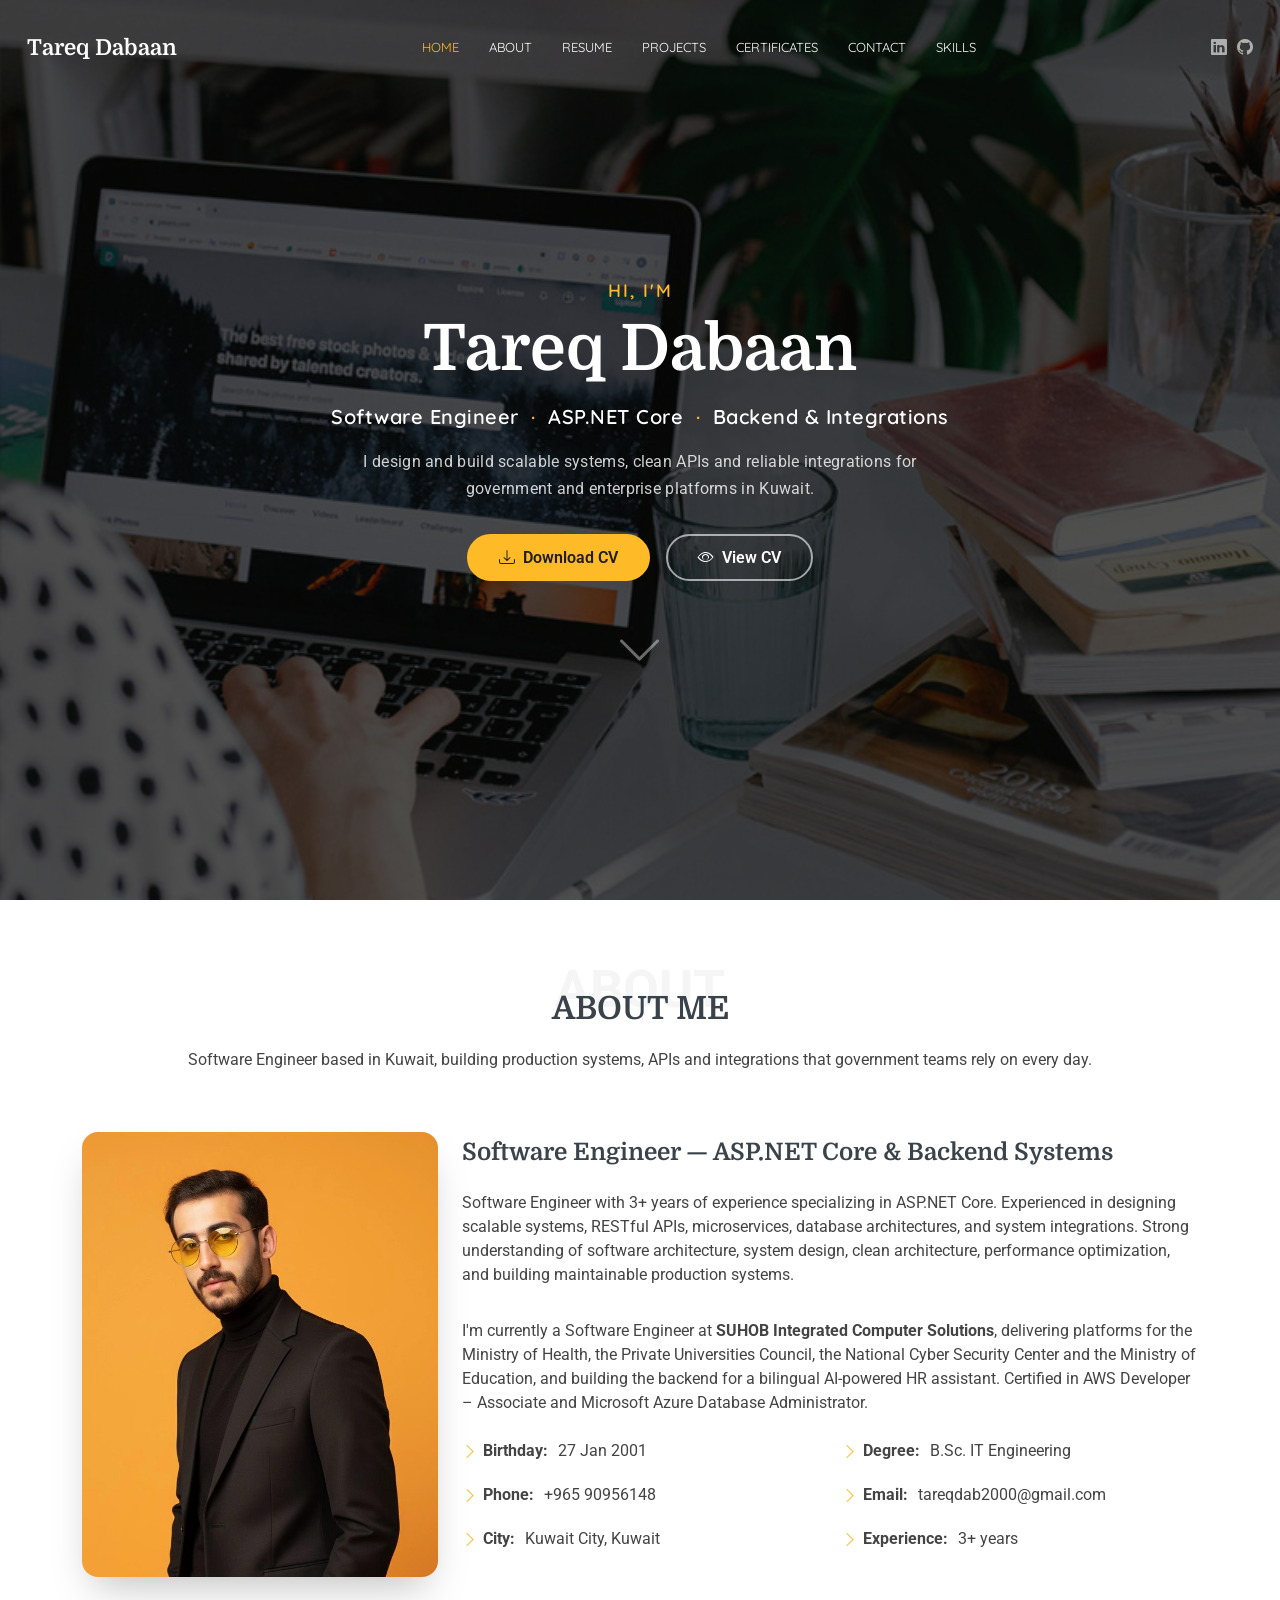
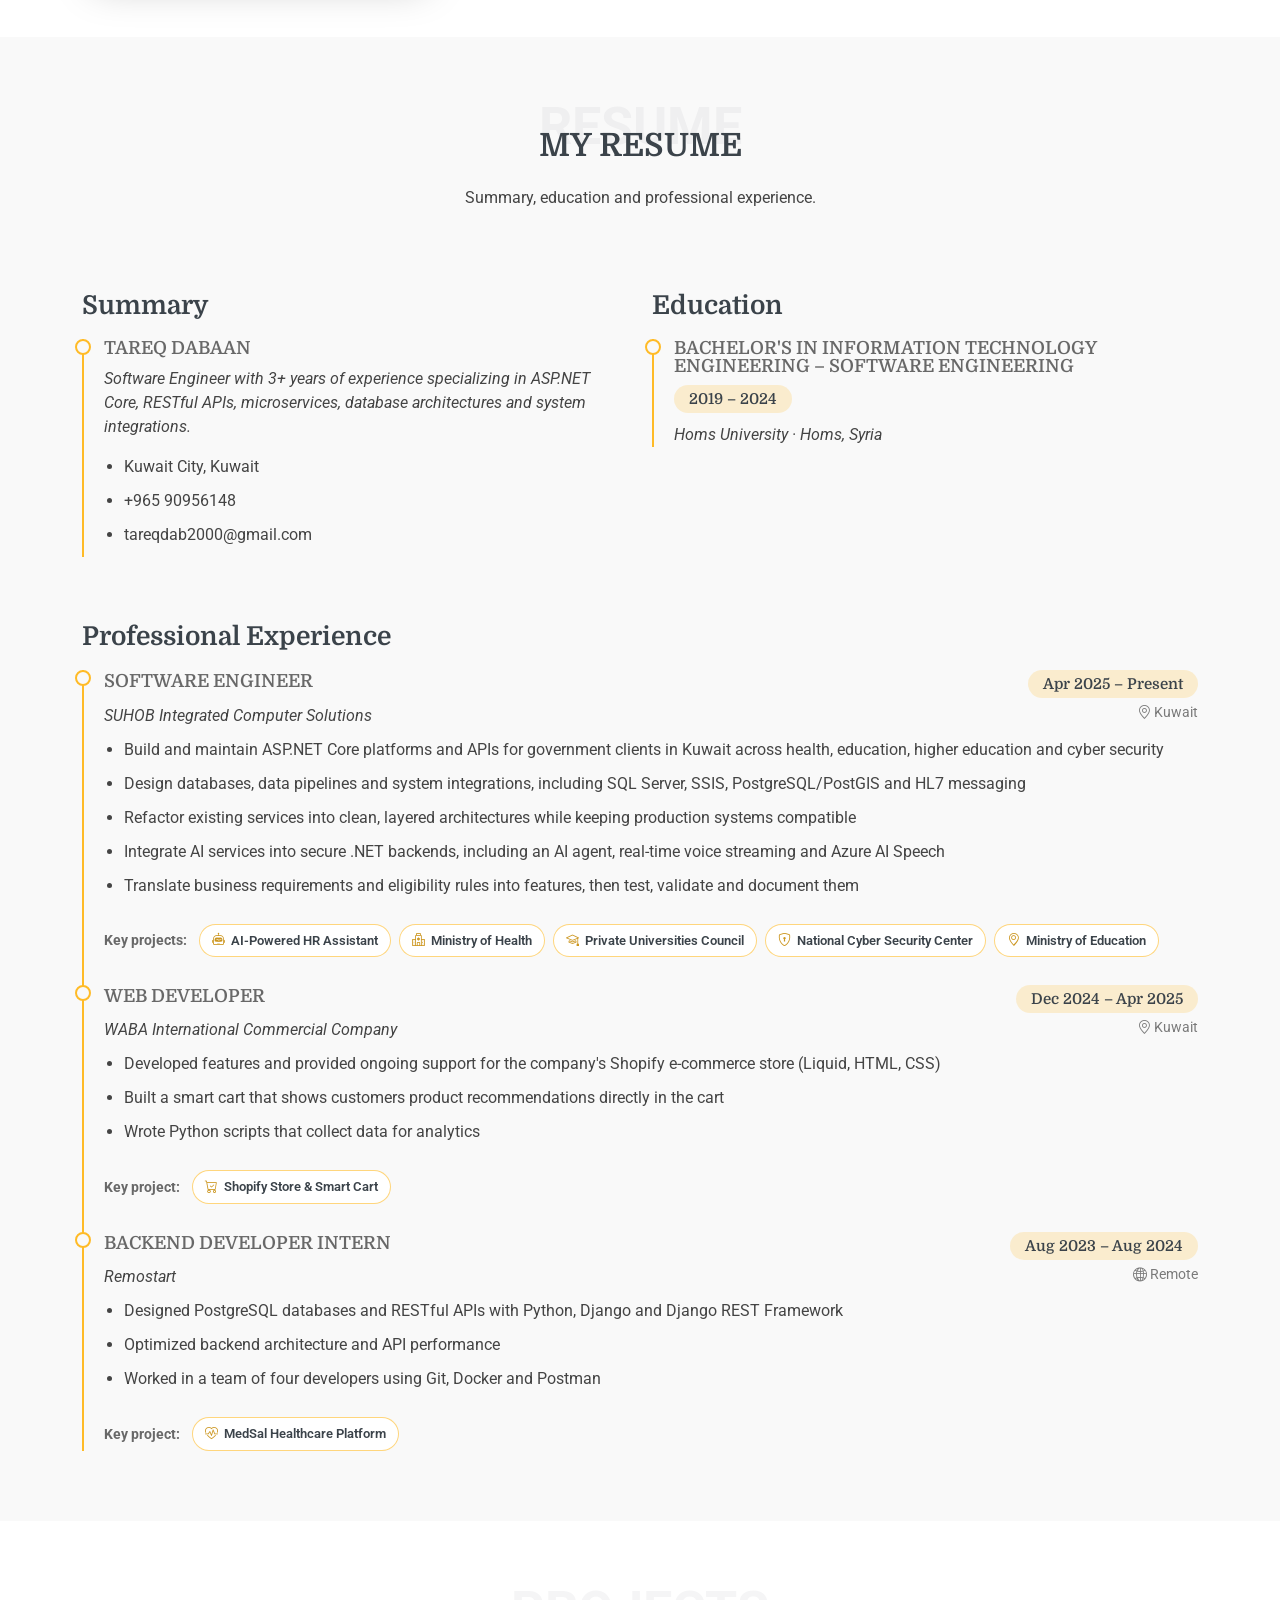
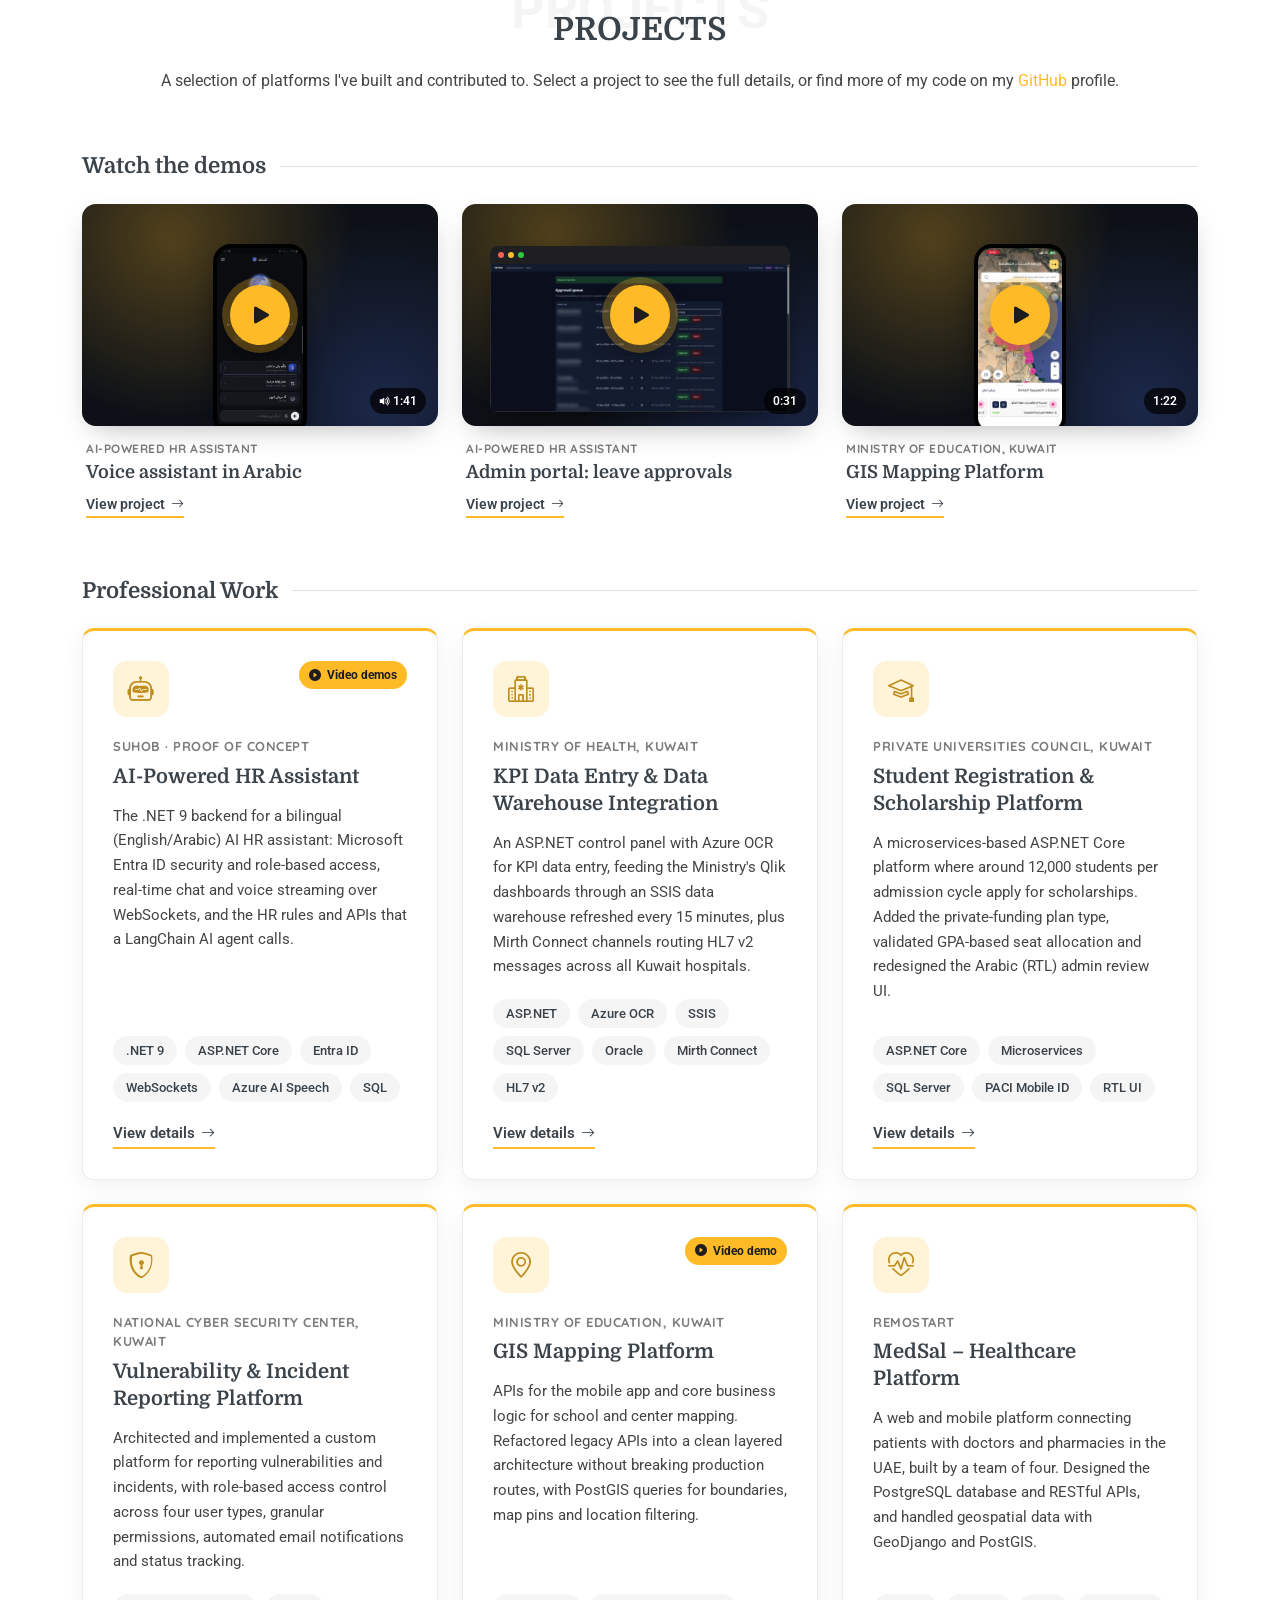
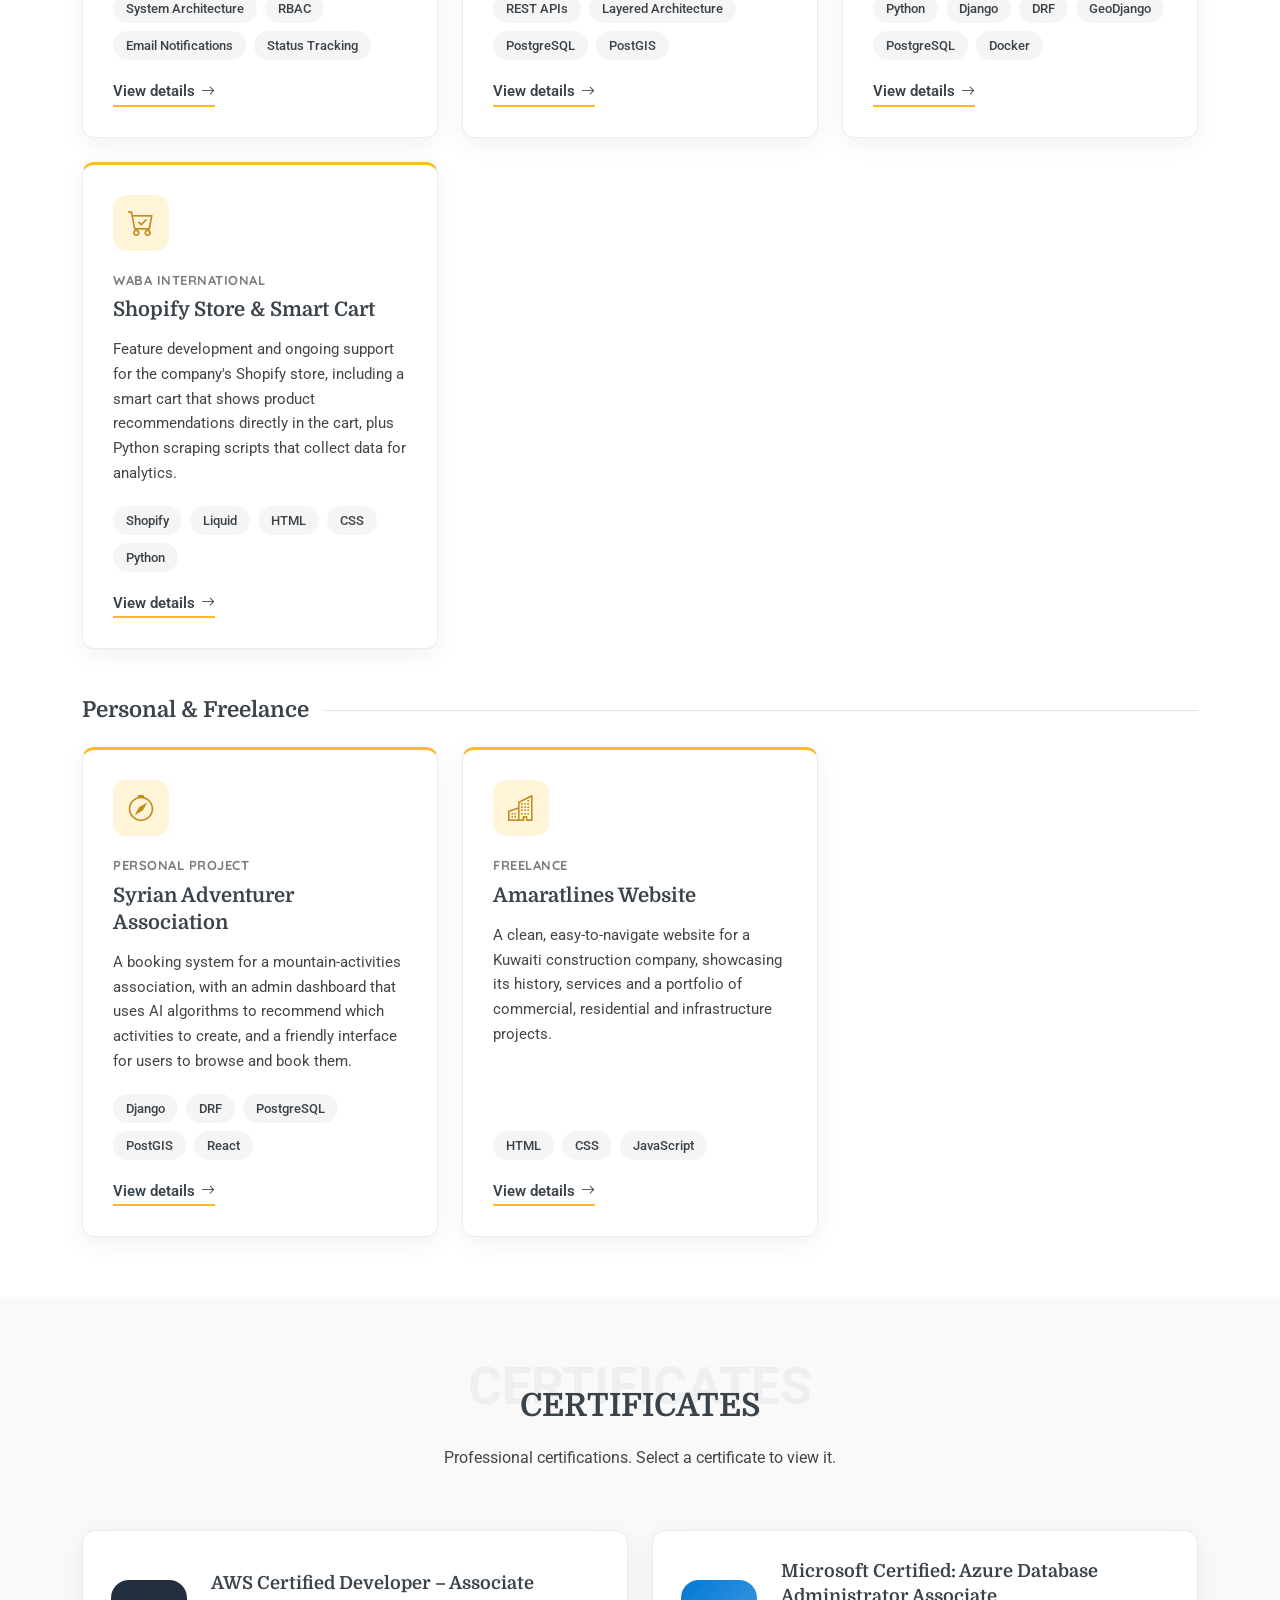
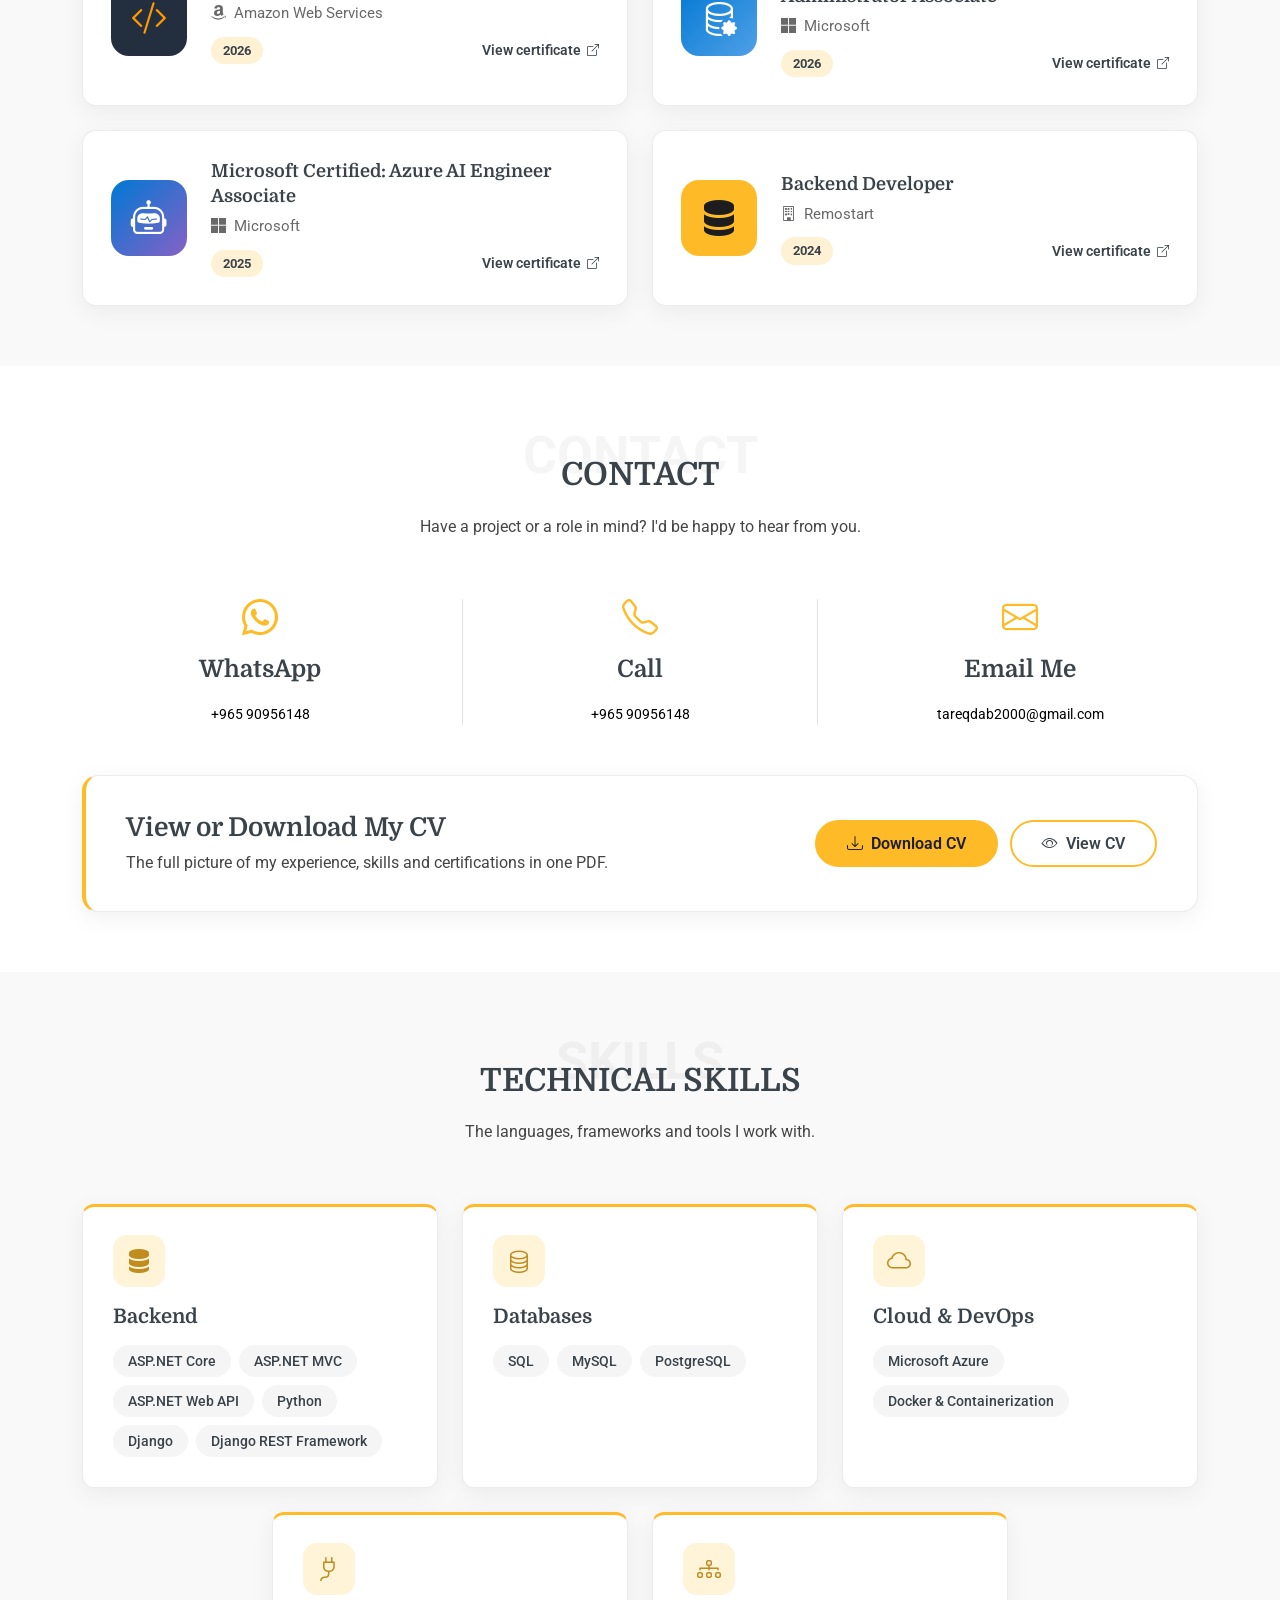
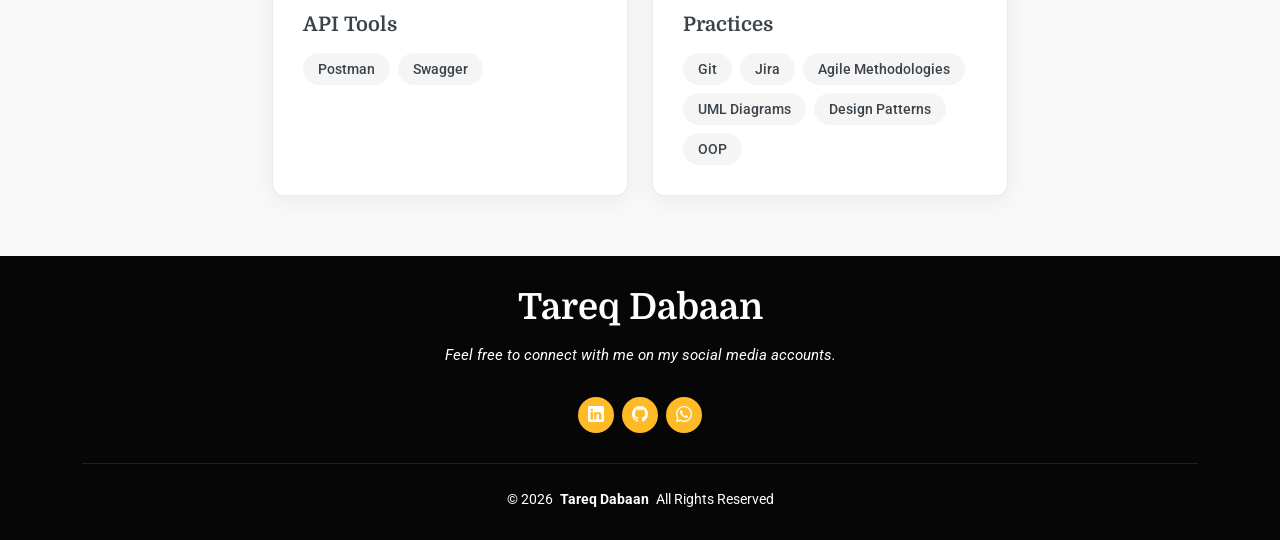
==== index.html @ 8318f443 "Move Technical Skills to their own section at the end of the page - Remove Technical Skills from the" ====
<!DOCTYPE html>
<html lang="en">
  <head>
    <meta charset="utf-8" />
    <meta content="width=device-width, initial-scale=1.0" name="viewport" />
    <title>Tareq Dabaan | Software Engineer</title>
    <meta
      name="description"
      content="Tareq Dabaan, Software Engineer in Kuwait specializing in ASP.NET Core, RESTful APIs, microservices, database architecture and system integrations. AWS and Microsoft Azure certified."
    />
    <meta
      name="keywords"
      content="Tareq Dabaan, Software Engineer, ASP.NET Core, Backend Developer, Kuwait, REST APIs, Microservices, Azure, AWS"
    />
    <meta name="author" content="Tareq Dabaan" />
    <meta name="theme-color" content="#060606" />
    <meta property="og:type" content="website" />
    <meta property="og:title" content="Tareq Dabaan | Software Engineer" />
    <meta
      property="og:description"
      content="Software Engineer specializing in ASP.NET Core, scalable systems, APIs and integrations."
    />

    <!-- Favicons -->
    <link href="assets/img/Software Dose orange (1).png" rel="icon" />

    <!-- Fonts -->
    <link href="https://fonts.googleapis.com" rel="preconnect" />
    <link href="https://fonts.gstatic.com" rel="preconnect" crossorigin />
    <link
      href="https://fonts.googleapis.com/css2?family=Roboto:ital,wght@0,100;0,300;0,400;0,500;0,700;0,900;1,100;1,300;1,400;1,500;1,700;1,900&family=Quicksand:wght@300;400;500;600;700&family=Domine:wght@400;500;600;700&display=swap"
      rel="stylesheet"
    />

    <!-- Vendor CSS Files -->
    <link
      href="assets/vendor/bootstrap/css/bootstrap.min.css"
      rel="stylesheet"
    />
    <link
      href="assets/vendor/bootstrap-icons/bootstrap-icons.css"
      rel="stylesheet"
    />
    <link href="assets/vendor/aos/aos.css" rel="stylesheet" />
    <link href="assets/vendor/swiper/swiper-bundle.min.css" rel="stylesheet" />
    <link
      href="assets/vendor/glightbox/css/glightbox.min.css"
      rel="stylesheet"
    />
    <!-- Main CSS File -->
    <link href="assets/css/main.css" rel="stylesheet" />
  </head>

  <body class="index-page">
    <header id="header" class="header d-flex align-items-center fixed-top">
      <div
        class="container-fluid position-relative d-flex align-items-center justify-content-between"
      >
        <a href="#hero" class="logo d-flex align-items-center me-auto me-xl-0">
          <span class="sitename">Tareq Dabaan</span>
        </a>

        <nav id="navmenu" class="navmenu" aria-label="Main navigation">
          <ul>
            <li><a href="#hero" class="active">Home</a></li>
            <li><a href="#about">About</a></li>
            <li><a href="#resume">Resume</a></li>
            <li><a href="#projects">Projects</a></li>
            <li><a href="#certificates">Certificates</a></li>
            <li><a href="#contact">Contact</a></li>
            <li><a href="#skills">Skills</a></li>
          </ul>
          <button
            type="button"
            class="mobile-nav-toggle d-xl-none bi bi-list"
            aria-label="Toggle navigation menu"
          ></button>
        </nav>

        <div class="header-social-links">
          <a href="https://www.linkedin.com/in/tareq-dabaan-647513225/" class="linkedin" target="_blank" rel="noopener" aria-label="LinkedIn"><i class="bi bi-linkedin"></i></a>
          <a href="https://github.com/tareqDabaan" class="github" target="_blank" rel="noopener" aria-label="GitHub"><i class="bi bi-github"></i></a>
        </div>
      </div>
    </header>

    <main class="main">
      <!-- Hero Section -->
      <section id="hero" class="hero section dark-background">
        <img src="assets/img/working-1.jpg" alt="" data-aos="fade-in" />

        <div
          class="container text-center"
          data-aos="fade-up"
          data-aos-delay="100"
        >
          <span class="hero-greeting">Hi, I'm</span>
          <h1>Tareq Dabaan</h1>
          <p class="hero-role">
            Software Engineer <span class="sep">&middot;</span> ASP.NET Core
            <span class="sep">&middot;</span> Backend &amp; Integrations
          </p>
          <p class="hero-tagline">
            I design and build scalable systems, clean APIs and reliable
            integrations for government and enterprise platforms in Kuwait.
          </p>

          <div class="hero-actions">
            <a href="assets/Tareq-Dabaan-CV.pdf" download="Tareq-Dabaan-CV.pdf" class="btn-download-cv"><i class="bi bi-download"></i> Download CV</a>
            <a href="assets/Tareq-Dabaan-CV.pdf" target="_blank" rel="noopener" class="btn-view-cv"><i class="bi bi-eye"></i> View CV</a>
          </div>

          <a href="#about" class="btn-scroll" title="Scroll down" aria-label="Scroll to About section"
            ><i class="bi bi-chevron-down"></i
          ></a>
        </div>
      </section>
      <!-- /Hero Section -->

      <!-- About Section -->
      <section id="about" class="about section">
        <!-- Section Title -->
        <div class="container section-title" data-aos="fade-up">
          <span class="description-title">About</span>
          <h2>About Me</h2>
          <p>
            Software Engineer based in Kuwait, building production systems,
            APIs and integrations that government teams rely on every day.
          </p>
        </div>
        <!-- End Section Title -->

        <div class="container" data-aos="fade-up" data-aos-delay="100">
          <div class="row gy-4 justify-content-center align-items-center">
            <div class="col-lg-4 text-center">
              <img
                src="assets/img/tareq-dabaan.jpg"
                class="profile-img"
                alt="Portrait of Tareq Dabaan"
                width="704"
                height="1183"
              />
            </div>
            <div class="col-lg-8 content">
              <h2>Software Engineer &mdash; ASP.NET Core &amp; Backend Systems</h2>
              <p class="py-3">
                Software Engineer with 3+ years of experience specializing in
                ASP.NET Core. Experienced in designing scalable systems, RESTful
                APIs, microservices, database architectures, and system
                integrations. Strong understanding of software architecture,
                system design, clean architecture, performance optimization, and
                building maintainable production systems.
              </p>
              <p class="pb-2">
                I'm currently a Software Engineer at
                <strong>SUHOB Integrated Computer Solutions</strong>, delivering
                platforms for the Ministry of Health, the Private Universities
                Council, the National Cyber Security Center and the Ministry of
                Education, and building the backend for a bilingual AI-powered
                HR assistant. Certified in AWS Developer &ndash; Associate and
                Microsoft Azure Database Administrator.
              </p>
              <div class="row">
                <div class="col-md-6">
                  <ul>
                    <li>
                      <i class="bi bi-chevron-right"></i>
                      <strong>Birthday:</strong> <span>27 Jan 2001</span>
                    </li>
                    <li>
                      <i class="bi bi-chevron-right"></i>
                      <strong>Phone:</strong>
                      <a href="tel:+96590956148">+965 90956148</a>
                    </li>
                    <li>
                      <i class="bi bi-chevron-right"></i>
                      <strong>City:</strong> <span>Kuwait City, Kuwait</span>
                    </li>
                  </ul>
                </div>
                <div class="col-md-6">
                  <ul>
                    <li>
                      <i class="bi bi-chevron-right"></i>
                      <strong>Degree:</strong> <span>B.Sc. IT Engineering</span>
                    </li>
                    <li>
                      <i class="bi bi-chevron-right"></i>
                      <strong>Email:</strong>
                      <a href="mailto:tareqdab2000@gmail.com">tareqdab2000@gmail.com</a>
                    </li>
                    <li>
                      <i class="bi bi-chevron-right"></i>
                      <strong>Experience:</strong> <span>3+ years</span>
                    </li>
                  </ul>
                </div>
              </div>
            </div>
          </div>
        </div>
      </section>
      <!-- /About Section -->

      <!-- Resume Section -->
      <section id="resume" class="resume section light-background">
        <!-- Section Title -->
        <div class="container section-title" data-aos="fade-up">
          <span class="description-title">Resume</span>
          <h2>My Resume</h2>
          <p>Summary, education and professional experience.</p>
        </div>
        <!-- End Section Title -->

        <div class="container">
          <div class="row gy-4">
            <div class="col-lg-6" data-aos="fade-up" data-aos-delay="100">
              <h3 class="resume-title">Summary</h3>
              <div class="resume-item pb-0">
                <h4>Tareq Dabaan</h4>
                <p>
                  <em>
                    Software Engineer with 3+ years of experience specializing
                    in ASP.NET Core, RESTful APIs, microservices, database
                    architectures and system integrations.
                  </em>
                </p>
                <ul>
                  <li>Kuwait City, Kuwait</li>
                  <li><a href="tel:+96590956148">+965 90956148</a></li>
                  <li><a href="mailto:tareqdab2000@gmail.com">tareqdab2000@gmail.com</a></li>
                </ul>
              </div>
              <!-- End Resume Item -->
            </div>

            <div class="col-lg-6" data-aos="fade-up" data-aos-delay="200">
              <h3 class="resume-title">Education</h3>
              <div class="resume-item">
                <h4>Bachelor's in Information Technology Engineering &ndash; Software Engineering</h4>
                <h5>2019 &ndash; 2024</h5>
                <p><em>Homs University &middot; Homs, Syria</em></p>
              </div>
              <!-- End Resume Item -->
            </div>

          </div>

          <div data-aos="fade-up" data-aos-delay="100">
            <h3 class="resume-title mt-5">Professional Experience</h3>

            <div class="resume-item">
              <div class="resume-item-header">
                <div>
                  <h4>Software Engineer</h4>
                  <p class="company"><em>SUHOB Integrated Computer Solutions</em></p>
                </div>
                <div class="resume-item-meta">
                  <h5>Apr 2025 &ndash; Present</h5>
                  <span class="location"><i class="bi bi-geo-alt"></i> Kuwait</span>
                </div>
              </div>

              <ul>
                <li>Build and maintain ASP.NET Core platforms and APIs for government clients in Kuwait across health, education, higher education and cyber security</li>
                <li>Design databases, data pipelines and system integrations, including SQL Server, SSIS, PostgreSQL/PostGIS and HL7 messaging</li>
                <li>Refactor existing services into clean, layered architectures while keeping production systems compatible</li>
                <li>Integrate AI services into secure .NET backends, including an AI agent, real-time voice streaming and Azure AI Speech</li>
                <li>Translate business requirements and eligibility rules into features, then test, validate and document them</li>
              </ul>
              <div class="role-projects">
                <span class="role-projects-label">Key projects:</span>
                <a href="project.html?id=hr-ai-assistant" class="role-project-chip"><i class="bi bi-robot"></i> AI-Powered HR Assistant</a>
                <a href="project.html?id=moh" class="role-project-chip"><i class="bi bi-hospital"></i> Ministry of Health</a>
                <a href="project.html?id=puc" class="role-project-chip"><i class="bi bi-mortarboard"></i> Private Universities Council</a>
                <a href="project.html?id=ncsc" class="role-project-chip"><i class="bi bi-shield-lock"></i> National Cyber Security Center</a>
                <a href="project.html?id=moe-gis" class="role-project-chip"><i class="bi bi-geo-alt"></i> Ministry of Education</a>
              </div>
            </div>
            <!-- End Resume Item -->

            <div class="resume-item">
              <div class="resume-item-header">
                <div>
                  <h4>Web Developer</h4>
                  <p class="company"><em>WABA International Commercial Company</em></p>
                </div>
                <div class="resume-item-meta">
                  <h5>Dec 2024 &ndash; Apr 2025</h5>
                  <span class="location"><i class="bi bi-geo-alt"></i> Kuwait</span>
                </div>
              </div>
              <ul>
                <li>Developed features and provided ongoing support for the company's Shopify e-commerce store (Liquid, HTML, CSS)</li>
                <li>Built a smart cart that shows customers product recommendations directly in the cart</li>
                <li>Wrote Python scripts that collect data for analytics</li>
              </ul>
              <div class="role-projects">
                <span class="role-projects-label">Key project:</span>
                <a href="project.html?id=waba-shopify" class="role-project-chip"><i class="bi bi-cart-check"></i> Shopify Store &amp; Smart Cart</a>
              </div>
            </div>
            <!-- End Resume Item -->

            <div class="resume-item">
              <div class="resume-item-header">
                <div>
                  <h4>Backend Developer Intern</h4>
                  <p class="company"><em>Remostart</em></p>
                </div>
                <div class="resume-item-meta">
                  <h5>Aug 2023 &ndash; Aug 2024</h5>
                  <span class="location"><i class="bi bi-globe2"></i> Remote</span>
                </div>
              </div>
              <ul>
                <li>Designed PostgreSQL databases and RESTful APIs with Python, Django and Django REST Framework</li>
                <li>Optimized backend architecture and API performance</li>
                <li>Worked in a team of four developers using Git, Docker and Postman</li>
              </ul>
              <div class="role-projects">
                <span class="role-projects-label">Key project:</span>
                <a href="project.html?id=medsal" class="role-project-chip"><i class="bi bi-heart-pulse"></i> MedSal Healthcare Platform</a>
              </div>
            </div>
            <!-- End Resume Item -->
          </div>
        </div>
      </section>
      <!-- /Resume Section -->

      <!-- Projects Section -->
      <section id="projects" class="projects section">
        <!-- Section Title -->
        <div class="container section-title" data-aos="fade-up">
          <span class="description-title">Projects</span>
          <h2>Projects</h2>
          <p>
            A selection of platforms I've built and contributed to. Select a
            project to see the full details, or find more of my code on my
            <a href="https://github.com/tareqDabaan" target="_blank" rel="noopener">GitHub</a>
            profile.
          </p>
        </div>
        <!-- End Section Title -->

        <div class="container">
          <!-- "Watch the demos" strip: built from the videos in assets/js/projects-data.js -->
          <div id="demo-strip" class="demo-strip"></div>

          <h3 class="projects-group-title" data-aos="fade-up">Professional Work</h3>
          <div class="row gy-4">
            <div class="col-xl-4 col-md-6 d-flex" data-aos="fade-up" data-aos-delay="100">
              <article class="project-card">
                <div class="project-icon"><i class="bi bi-robot"></i></div>
                <span class="project-badge"><i class="bi bi-play-circle-fill"></i> Video demos</span>
                <span class="project-client">SUHOB &middot; Proof of concept</span>
                <h4>AI-Powered HR Assistant</h4>
                <p>
                  The .NET 9 backend for a bilingual (English/Arabic) AI HR
                  assistant: Microsoft Entra ID security and role-based access,
                  real-time chat and voice streaming over WebSockets, and the HR
                  rules and APIs that a LangChain AI agent calls.
                </p>
                <ul class="tag-list">
                  <li>.NET 9</li>
                  <li>ASP.NET Core</li>
                  <li>Entra ID</li>
                  <li>WebSockets</li>
                  <li>Azure AI Speech</li>
                  <li>SQL</li>
                </ul>
                <a href="project.html?id=hr-ai-assistant" class="project-link stretched-link">View details <i class="bi bi-arrow-right"></i></a>
              </article>
            </div>
            <!-- End Project Item -->

            <div class="col-xl-4 col-md-6 d-flex" data-aos="fade-up" data-aos-delay="200">
              <article class="project-card">
                <div class="project-icon"><i class="bi bi-hospital"></i></div>
                <span class="project-client">Ministry of Health, Kuwait</span>
                <h4>KPI Data Entry &amp; Data Warehouse Integration</h4>
                <p>
                  An ASP.NET control panel with Azure OCR for KPI data entry,
                  feeding the Ministry's Qlik dashboards through an SSIS data
                  warehouse refreshed every 15 minutes, plus Mirth Connect
                  channels routing HL7 v2 messages across all Kuwait hospitals.
                </p>
                <ul class="tag-list">
                  <li>ASP.NET</li>
                  <li>Azure OCR</li>
                  <li>SSIS</li>
                  <li>SQL Server</li>
                  <li>Oracle</li>
                  <li>Mirth Connect</li>
                  <li>HL7 v2</li>
                </ul>
                <a href="project.html?id=moh" class="project-link stretched-link">View details <i class="bi bi-arrow-right"></i></a>
              </article>
            </div>
            <!-- End Project Item -->

            <div class="col-xl-4 col-md-6 d-flex" data-aos="fade-up" data-aos-delay="300">
              <article class="project-card">
                <div class="project-icon"><i class="bi bi-mortarboard"></i></div>
                <span class="project-client">Private Universities Council, Kuwait</span>
                <h4>Student Registration &amp; Scholarship Platform</h4>
                <p>
                  A microservices-based ASP.NET Core platform where around
                  12,000 students per admission cycle apply for scholarships.
                  Added the private-funding plan type, validated GPA-based seat
                  allocation and redesigned the Arabic (RTL) admin review UI.
                </p>
                <ul class="tag-list">
                  <li>ASP.NET Core</li>
                  <li>Microservices</li>
                  <li>SQL Server</li>
                  <li>PACI Mobile ID</li>
                  <li>RTL UI</li>
                </ul>
                <a href="project.html?id=puc" class="project-link stretched-link">View details <i class="bi bi-arrow-right"></i></a>
              </article>
            </div>
            <!-- End Project Item -->

            <div class="col-xl-4 col-md-6 d-flex" data-aos="fade-up" data-aos-delay="100">
              <article class="project-card">
                <div class="project-icon"><i class="bi bi-shield-lock"></i></div>
                <span class="project-client">National Cyber Security Center, Kuwait</span>
                <h4>Vulnerability &amp; Incident Reporting Platform</h4>
                <p>
                  Architected and implemented a custom platform for reporting
                  vulnerabilities and incidents, with role-based access control
                  across four user types, granular permissions, automated email
                  notifications and status tracking.
                </p>
                <ul class="tag-list">
                  <li>System Architecture</li>
                  <li>RBAC</li>
                  <li>Email Notifications</li>
                  <li>Status Tracking</li>
                </ul>
                <a href="project.html?id=ncsc" class="project-link stretched-link">View details <i class="bi bi-arrow-right"></i></a>
              </article>
            </div>
            <!-- End Project Item -->

            <div class="col-xl-4 col-md-6 d-flex" data-aos="fade-up" data-aos-delay="200">
              <article class="project-card">
                <div class="project-icon"><i class="bi bi-geo-alt"></i></div>
                <span class="project-badge"><i class="bi bi-play-circle-fill"></i> Video demo</span>
                <span class="project-client">Ministry of Education, Kuwait</span>
                <h4>GIS Mapping Platform</h4>
                <p>
                  APIs for the mobile app and core business logic for school and
                  center mapping. Refactored legacy APIs into a clean layered
                  architecture without breaking production routes, with PostGIS
                  queries for boundaries, map pins and location filtering.
                </p>
                <ul class="tag-list">
                  <li>REST APIs</li>
                  <li>Layered Architecture</li>
                  <li>PostgreSQL</li>
                  <li>PostGIS</li>
                </ul>
                <a href="project.html?id=moe-gis" class="project-link stretched-link">View details <i class="bi bi-arrow-right"></i></a>
              </article>
            </div>
            <!-- End Project Item -->

            <div class="col-xl-4 col-md-6 d-flex" data-aos="fade-up" data-aos-delay="300">
              <article class="project-card">
                <div class="project-icon"><i class="bi bi-heart-pulse"></i></div>
                <span class="project-client">Remostart</span>
                <h4>MedSal &ndash; Healthcare Platform</h4>
                <p>
                  A web and mobile platform connecting patients with doctors and
                  pharmacies in the UAE, built by a team of four. Designed the
                  PostgreSQL database and RESTful APIs, and handled geospatial
                  data with GeoDjango and PostGIS.
                </p>
                <ul class="tag-list">
                  <li>Python</li>
                  <li>Django</li>
                  <li>DRF</li>
                  <li>GeoDjango</li>
                  <li>PostgreSQL</li>
                  <li>Docker</li>
                </ul>
                <a href="project.html?id=medsal" class="project-link stretched-link">View details <i class="bi bi-arrow-right"></i></a>
              </article>
            </div>
            <!-- End Project Item -->

            <div class="col-xl-4 col-md-6 d-flex" data-aos="fade-up" data-aos-delay="100">
              <article class="project-card">
                <div class="project-icon"><i class="bi bi-cart-check"></i></div>
                <span class="project-client">WABA International</span>
                <h4>Shopify Store &amp; Smart Cart</h4>
                <p>
                  Feature development and ongoing support for the company's
                  Shopify store, including a smart cart that shows product
                  recommendations directly in the cart, plus Python scraping
                  scripts that collect data for analytics.
                </p>
                <ul class="tag-list">
                  <li>Shopify</li>
                  <li>Liquid</li>
                  <li>HTML</li>
                  <li>CSS</li>
                  <li>Python</li>
                </ul>
                <a href="project.html?id=waba-shopify" class="project-link stretched-link">View details <i class="bi bi-arrow-right"></i></a>
              </article>
            </div>
            <!-- End Project Item -->
          </div>

          <h3 class="projects-group-title mt-5" data-aos="fade-up">Personal &amp; Freelance</h3>
          <div class="row gy-4">
            <div class="col-xl-4 col-md-6 d-flex" data-aos="fade-up" data-aos-delay="100">
              <article class="project-card">
                <div class="project-icon"><i class="bi bi-compass"></i></div>
                <span class="project-client">Personal project</span>
                <h4>Syrian Adventurer Association</h4>
                <p>
                  A booking system for a mountain-activities association, with an
                  admin dashboard that uses AI algorithms to recommend which
                  activities to create, and a friendly interface for users to
                  browse and book them.
                </p>
                <ul class="tag-list">
                  <li>Django</li>
                  <li>DRF</li>
                  <li>PostgreSQL</li>
                  <li>PostGIS</li>
                  <li>React</li>
                </ul>
                <a href="project.html?id=syrian-adventurer" class="project-link stretched-link">View details <i class="bi bi-arrow-right"></i></a>
              </article>
            </div>
            <!-- End Project Item -->

            <div class="col-xl-4 col-md-6 d-flex" data-aos="fade-up" data-aos-delay="200">
              <article class="project-card">
                <div class="project-icon"><i class="bi bi-buildings"></i></div>
                <span class="project-client">Freelance</span>
                <h4>Amaratlines Website</h4>
                <p>
                  A clean, easy-to-navigate website for a Kuwaiti construction
                  company, showcasing its history, services and a portfolio of
                  commercial, residential and infrastructure projects.
                </p>
                <ul class="tag-list">
                  <li>HTML</li>
                  <li>CSS</li>
                  <li>JavaScript</li>
                </ul>
                <a href="project.html?id=amaratlines" class="project-link stretched-link">View details <i class="bi bi-arrow-right"></i></a>
              </article>
            </div>
            <!-- End Project Item -->
          </div>
        </div>
      </section>
      <!-- /Projects Section -->

      <!-- Certificates Section -->
      <section id="certificates" class="certificates section light-background">
        <!-- Section Title -->
        <div class="container section-title" data-aos="fade-up">
          <span class="description-title">Certificates</span>
          <h2>Certificates</h2>
          <p>Professional certifications. Select a certificate to view it.</p>
        </div>
        <!-- End Section Title -->

        <div class="container">
          <div class="row gy-4">
            <div class="col-lg-6" data-aos="fade-up" data-aos-delay="100">
              <a
                href="https://drive.google.com/file/d/1twF37LVqglIn0zsl0g-gbmTQkCIe4ado/view?usp=drive_link"
                class="certificate-card"
                target="_blank"
                rel="noopener"
              >
                <div class="certificate-icon cert-aws" aria-hidden="true">
                  <i class="bi bi-code-slash"></i>
                </div>
                <div class="certificate-body">
                  <h4>AWS Certified Developer &ndash; Associate</h4>
                  <p class="certificate-issuer"><i class="bi bi-amazon"></i> Amazon Web Services</p>
                  <div class="certificate-meta">
                    <span class="certificate-year">2026</span>
                    <span class="certificate-view">View certificate <i class="bi bi-box-arrow-up-right"></i></span>
                  </div>
                </div>
              </a>
            </div>

            <div class="col-lg-6" data-aos="fade-up" data-aos-delay="200">
              <a
                href="https://drive.google.com/file/d/138YvAvVSjOOvtTJNG0Uq7_hjbXqnVy7Z/view?usp=drive_link"
                class="certificate-card"
                target="_blank"
                rel="noopener"
              >
                <div class="certificate-icon cert-azure" aria-hidden="true">
                  <i class="bi bi-database-gear"></i>
                </div>
                <div class="certificate-body">
                  <h4>Microsoft Certified: Azure Database Administrator Associate</h4>
                  <p class="certificate-issuer"><i class="bi bi-microsoft"></i> Microsoft</p>
                  <div class="certificate-meta">
                    <span class="certificate-year">2026</span>
                    <span class="certificate-view">View certificate <i class="bi bi-box-arrow-up-right"></i></span>
                  </div>
                </div>
              </a>
            </div>

            <div class="col-lg-6" data-aos="fade-up" data-aos-delay="100">
              <a
                href="https://drive.google.com/file/d/12tgua8RQabVTicNmnRXzkX1JZZQ8_vh7/view?usp=drive_link"
                class="certificate-card"
                target="_blank"
                rel="noopener"
              >
                <div class="certificate-icon cert-azure-ai" aria-hidden="true">
                  <i class="bi bi-robot"></i>
                </div>
                <div class="certificate-body">
                  <h4>Microsoft Certified: Azure AI Engineer Associate</h4>
                  <p class="certificate-issuer"><i class="bi bi-microsoft"></i> Microsoft</p>
                  <div class="certificate-meta">
                    <span class="certificate-year">2025</span>
                    <span class="certificate-view">View certificate <i class="bi bi-box-arrow-up-right"></i></span>
                  </div>
                </div>
              </a>
            </div>

            <div class="col-lg-6" data-aos="fade-up" data-aos-delay="200">
              <a
                href="https://drive.google.com/file/d/121wGuQmTItgM2MSyzz44llJ8y5XWBEFv/view?usp=drive_link"
                class="certificate-card"
                target="_blank"
                rel="noopener"
              >
                <div class="certificate-icon cert-backend" aria-hidden="true">
                  <i class="bi bi-server"></i>
                </div>
                <div class="certificate-body">
                  <h4>Backend Developer</h4>
                  <p class="certificate-issuer"><i class="bi bi-building"></i> Remostart</p>
                  <div class="certificate-meta">
                    <span class="certificate-year">2024</span>
                    <span class="certificate-view">View certificate <i class="bi bi-box-arrow-up-right"></i></span>
                  </div>
                </div>
              </a>
            </div>
          </div>
        </div>
      </section>
      <!-- /Certificates Section -->

      <!-- Contact Section -->
      <section id="contact" class="contact section">
        <!-- Section Title -->
        <div class="container section-title" data-aos="fade-up">
          <span class="description-title">Contact</span>
          <h2>Contact</h2>
          <p>Have a project or a role in mind? I'd be happy to hear from you.</p>
        </div>
        <!-- End Section Title -->

        <div class="container" data-aos="fade-up" data-aos-delay="100">
          <div class="row gy-4" data-aos="fade-up" data-aos-delay="200">
            <div class="col-lg-4">
              <a href="https://wa.me/96590956148" target="_blank" rel="noopener">
                <div class="info-item d-flex flex-column justify-content-center align-items-center">
                  <i class="bi bi-whatsapp"></i>
                  <h3>WhatsApp</h3>
                  <p class="contact-links">+965 90956148</p>
                </div>
              </a>
            </div>
            <!-- End Info Item -->

            <div class="col-lg-4">
              <a href="tel:+96590956148">
                <div class="info-item d-flex flex-column justify-content-center align-items-center info-item-borders">
                  <i class="bi bi-telephone"></i>
                  <h3>Call</h3>
                  <p class="contact-links">+965 90956148</p>
                </div>
              </a>
            </div>
            <!-- End Info Item -->

            <div class="col-lg-4">
              <a href="mailto:tareqdab2000@gmail.com">
                <div class="info-item d-flex flex-column justify-content-center align-items-center">
                  <i class="bi bi-envelope"></i>
                  <h3>Email Me</h3>
                  <p class="contact-links">tareqdab2000@gmail.com</p>
                </div>
              </a>
            </div>
            <!-- End Info Item -->
          </div>

          <div id="download-cv" class="cv-card" data-aos="fade-up" data-aos-delay="300">
            <div class="cv-card-text">
              <h2>View or Download My CV</h2>
              <p>The full picture of my experience, skills and certifications in one PDF.</p>
            </div>
            <div class="cv-card-actions">
              <a href="assets/Tareq-Dabaan-CV.pdf" download="Tareq-Dabaan-CV.pdf" class="btn-download-cv"><i class="bi bi-download"></i> Download CV</a>
              <a href="assets/Tareq-Dabaan-CV.pdf" target="_blank" rel="noopener" class="btn-view-cv"><i class="bi bi-eye"></i> View CV</a>
            </div>
          </div>
          <!-- End CV Card -->
        </div>
      </section>
      <!-- /Contact Section -->

      <!-- Skills Section -->
      <section id="skills" class="skills section light-background">
        <!-- Section Title -->
        <div class="container section-title" data-aos="fade-up">
          <span class="description-title">Skills</span>
          <h2>Technical Skills</h2>
          <p>The languages, frameworks and tools I work with.</p>
        </div>
        <!-- End Section Title -->

        <div class="container">
          <div class="row gy-4 justify-content-center">
            <div class="col-lg-4 col-md-6 d-flex" data-aos="fade-up" data-aos-delay="100">
              <div class="skill-card">
                <div class="skill-icon"><i class="bi bi-server"></i></div>
                <h3>Backend</h3>
                <ul class="tag-list">
                  <li>ASP.NET Core</li>
                  <li>ASP.NET MVC</li>
                  <li>ASP.NET Web API</li>
                  <li>Python</li>
                  <li>Django</li>
                  <li>Django REST Framework</li>
                </ul>
              </div>
            </div>
            <div class="col-lg-4 col-md-6 d-flex" data-aos="fade-up" data-aos-delay="200">
              <div class="skill-card">
                <div class="skill-icon"><i class="bi bi-database"></i></div>
                <h3>Databases</h3>
                <ul class="tag-list">
                  <li>SQL</li>
                  <li>MySQL</li>
                  <li>PostgreSQL</li>
                </ul>
              </div>
            </div>
            <div class="col-lg-4 col-md-6 d-flex" data-aos="fade-up" data-aos-delay="300">
              <div class="skill-card">
                <div class="skill-icon"><i class="bi bi-cloud"></i></div>
                <h3>Cloud &amp; DevOps</h3>
                <ul class="tag-list">
                  <li>Microsoft Azure</li>
                  <li>Docker &amp; Containerization</li>
                </ul>
              </div>
            </div>
            <div class="col-lg-4 col-md-6 d-flex" data-aos="fade-up" data-aos-delay="100">
              <div class="skill-card">
                <div class="skill-icon"><i class="bi bi-plug"></i></div>
                <h3>API Tools</h3>
                <ul class="tag-list">
                  <li>Postman</li>
                  <li>Swagger</li>
                </ul>
              </div>
            </div>
            <div class="col-lg-4 col-md-6 d-flex" data-aos="fade-up" data-aos-delay="200">
              <div class="skill-card">
                <div class="skill-icon"><i class="bi bi-diagram-3"></i></div>
                <h3>Practices</h3>
                <ul class="tag-list">
                  <li>Git</li>
                  <li>Jira</li>
                  <li>Agile Methodologies</li>
                  <li>UML Diagrams</li>
                  <li>Design Patterns</li>
                  <li>OOP</li>
                </ul>
              </div>
            </div>
          </div>
        </div>
      </section>
      <!-- /Skills Section -->
    </main>

    <footer id="footer" class="footer position-relative dark-background">
      <div class="container">
        <h3 class="sitename">Tareq Dabaan</h3>
        <p>Feel free to connect with me on my social media accounts.</p>
        <div class="social-links d-flex justify-content-center">
          <a href="https://www.linkedin.com/in/tareq-dabaan-647513225/" class="linkedin" target="_blank" rel="noopener" aria-label="LinkedIn"><i class="bi bi-linkedin"></i></a>
          <a href="https://github.com/tareqDabaan" class="github" target="_blank" rel="noopener" aria-label="GitHub"><i class="bi bi-github"></i></a>
          <a href="https://wa.me/96590956148" class="whatsapp" target="_blank" rel="noopener" aria-label="WhatsApp"><i class="bi bi-whatsapp"></i></a>
        </div>
        <div class="copyright">
          <span>&copy; <span id="copyright-year">2026</span></span>
          <strong class="px-1 sitename">Tareq Dabaan</strong>
          <span>All Rights Reserved</span>
        </div>
      </div>
    </footer>

    <!-- Scroll Top -->
    <a
      href="#"
      id="scroll-top"
      class="scroll-top d-flex align-items-center justify-content-center"
      aria-label="Back to top"
      ><i class="bi bi-arrow-up-short"></i
    ></a>

    <!-- Preloader -->
    <div id="preloader"></div>

    <!-- Vendor JS Files -->
    <script src="assets/vendor/bootstrap/js/bootstrap.bundle.min.js"></script>
    <script src="assets/vendor/aos/aos.js"></script>
    <script src="assets/vendor/swiper/swiper-bundle.min.js"></script>
    <script src="assets/vendor/glightbox/js/glightbox.min.js"></script>
    <script src="assets/vendor/imagesloaded/imagesloaded.pkgd.min.js"></script>
    <script src="assets/vendor/isotope-layout/isotope.pkgd.min.js"></script>

    <!-- Project data and the "Watch the demos" strip -->
    <script src="assets/js/projects-data.js"></script>
    <script src="assets/js/demo-strip.js"></script>

    <!-- Main JS File -->
    <script src="assets/js/main.js"></script>
  </body>
</html>
---- assets/css/main.css ----
:root {
  --default-font: "Roboto",  system-ui, -apple-system, "Segoe UI", Roboto, "Helvetica Neue", Arial, "Noto Sans", "Liberation Sans", sans-serif, "Apple Color Emoji", "Segoe UI Emoji", "Segoe UI Symbol", "Noto Color Emoji";
  --heading-font: "Domine",  sans-serif;
  --nav-font: "Quicksand",  sans-serif;
}

:root { 
  --background-color: #ffffff; /* Background color for the entire website, including individual sections */
  --default-color: #444444; /* Default color used for the majority of the text content across the entire website */
  --heading-color: #3b434a; /* Color for headings, subheadings and title throughout the website */
  --accent-color: #ffbb27; /* Accent color that represents your brand on the website. It's used for buttons, links, and other elements that need to stand out */
  --surface-color: #ffffff; /* The surface color is used as a background of boxed elements within sections, such as cards, icon boxes, or other elements that require a visual separation from the global background. */
  --contrast-color: #000000; /* Contrast color for text, ensuring readability against backgrounds of accent, heading, or default colors. */
}

:root {
  --nav-color: #ffffff;  /* The default color of the main navmenu links */
  --nav-hover-color: #ffbb27; /* Applied to main navmenu links when they are hovered over or active */
  --nav-mobile-background-color: #ffffff; /* Used as the background color for mobile navigation menu */
  --nav-dropdown-background-color: #ffffff; /* Used as the background color for dropdown items that appear when hovering over primary navigation items */
  --nav-dropdown-color: #444444; /* Used for navigation links of the dropdown items in the navigation menu. */
  --nav-dropdown-hover-color: #ffbb27; /* Similar to --nav-hover-color, this color is applied to dropdown navigation links when they are hovered over. */
}


.light-background {
  --background-color: #f9f9f9;
  --surface-color: #ffffff;
}

.dark-background {
  --background-color: #060606;
  --default-color: #ffffff;
  --heading-color: #ffffff;
  --surface-color: #252525;
  --contrast-color: #ffffff;
}

:root {
  scroll-behavior: smooth;
}

/*--------------------------------------------------------------
# General Styling & Shared Classes
--------------------------------------------------------------*/
body {
  color: var(--default-color);
  background-color: var(--background-color);
  font-family: var(--default-font);
}

a {
  color: var(--accent-color);
  text-decoration: none;
  transition: 0.3s;
}

a:hover {
  color: color-mix(in srgb, var(--accent-color), transparent 25%);
  text-decoration: none;
}

h1,
h2,
h3,
h4,
h5,
h6 {
  color: var(--heading-color);
  font-family: var(--heading-font);
}

/* PHP Email Form Messages
------------------------------*/
.php-email-form .error-message {
  display: none;
  background: #df1529;
  color: #ffffff;
  text-align: left;
  padding: 15px;
  margin-bottom: 24px;
  font-weight: 600;
}

.php-email-form .sent-message {
  display: none;
  color: #ffffff;
  background: #059652;
  text-align: center;
  padding: 15px;
  margin-bottom: 24px;
  font-weight: 600;
}

.php-email-form .loading {
  display: none;
  background: var(--surface-color);
  text-align: center;
  padding: 15px;
  margin-bottom: 24px;
}

.php-email-form .loading:before {
  content: "";
  display: inline-block;
  border-radius: 50%;
  width: 24px;
  height: 24px;
  margin: 0 10px -6px 0;
  border: 3px solid var(--accent-color);
  border-top-color: var(--surface-color);
  animation: php-email-form-loading 1s linear infinite;
}

@keyframes php-email-form-loading {
  0% {
    transform: rotate(0deg);
  }

  100% {
    transform: rotate(360deg);
  }
}

/*--------------------------------------------------------------
# Global Header
--------------------------------------------------------------*/
.header {
  --background-color: rgba(0, 0, 0, 0);
  --default-color: #ffffff;
  --heading-color: #ffffff;
  color: var(--default-color);
  background-color: var(--background-color);
  padding: 20px 0;
  transition: all 0.5s;
  z-index: 997;
}

.header .logo {
  line-height: 1;
}

.header .logo img {
  max-height: 36px;
  margin-right: 8px;
}

.header .logo h1 {
  font-size: 30px;
  margin: 0;
  font-weight: 700;
  color: var(--heading-color);
}

.header .logo .sitename {
  font-family: var(--heading-font);
  font-size: 22px;
  font-weight: 700;
  color: var(--heading-color);
  padding-left: 15px;
  white-space: nowrap;
}

@media (max-width: 400px) {
  .header .logo .sitename {
    font-size: 18px;
  }
}

.header .header-social-links {
  padding-right: 15px;
}

.header .header-social-links a {
  color: color-mix(in srgb, var(--default-color), transparent 40%);
  padding-left: 6px;
  display: inline-block;
  transition: 0.3s;
  font-size: 16px;
}

.header .header-social-links a:hover {
  color: var(--accent-color);
}

.header .header-social-links a i {
  line-height: 0px;
}

@media (max-width: 575px) {
  /* Social links are repeated in the footer; hide them here so the header doesn't crowd on phones */
  .header .header-social-links {
    display: none;
  }
}

@media (max-width: 1200px) {
  .header .logo {
    order: 1;
  }

  .header .header-social-links {
    order: 2;
  }

  .header .navmenu {
    order: 3;
  }
}

.scrolled .header {
  box-shadow: 0px 0 18px rgba(0, 0, 0, 0.1);
  padding: 12px 0;
}

/* Global Header on Scroll
------------------------------*/
.scrolled .header {
  --background-color: rgba(0, 0, 0, 0.8);
}

/*--------------------------------------------------------------
# Navigation Menu
--------------------------------------------------------------*/
/* Navmenu - Desktop */
@media (min-width: 1200px) {
  .navmenu {
    padding: 0;
  }

  .navmenu ul {
    margin: 0;
    padding: 0;
    display: flex;
    list-style: none;
    align-items: center;
  }

  .navmenu li {
    position: relative;
  }

  .navmenu a,
  .navmenu a:focus {
    color: var(--nav-color);
    padding: 18px 15px;
    font-size: 13px;
    text-transform: uppercase;
    font-family: var(--nav-font);
    font-weight: 400;
    display: flex;
    align-items: center;
    justify-content: space-between;
    white-space: nowrap;
    transition: 0.3s;
  }

  .navmenu a i,
  .navmenu a:focus i {
    font-size: 12px;
    line-height: 0;
    margin-left: 5px;
    transition: 0.3s;
  }

  .navmenu li:last-child a {
    padding-right: 0;
  }

  .navmenu li:hover>a,
  .navmenu .active,
  .navmenu .active:focus {
    color: var(--nav-hover-color);
  }

  .navmenu .dropdown ul {
    margin: 0;
    padding: 10px 0;
    background: var(--nav-dropdown-background-color);
    display: block;
    position: absolute;
    visibility: hidden;
    left: 14px;
    top: 130%;
    opacity: 0;
    transition: 0.3s;
    border-radius: 4px;
    z-index: 99;
    box-shadow: 0px 0px 30px rgba(0, 0, 0, 0.1);
  }

  .navmenu .dropdown ul li {
    min-width: 200px;
  }

  .navmenu .dropdown ul a {
    padding: 10px 20px;
    font-size: 15px;
    text-transform: none;
    color: var(--nav-dropdown-color);
  }

  .navmenu .dropdown ul a i {
    font-size: 12px;
  }

  .navmenu .dropdown ul a:hover,
  .navmenu .dropdown ul .active:hover,
  .navmenu .dropdown ul li:hover>a {
    color: var(--nav-dropdown-hover-color);
  }

  .navmenu .dropdown:hover>ul {
    opacity: 1;
    top: 100%;
    visibility: visible;
  }

  .navmenu .dropdown .dropdown ul {
    top: 0;
    left: -90%;
    visibility: hidden;
  }

  .navmenu .dropdown .dropdown:hover>ul {
    opacity: 1;
    top: 0;
    left: -100%;
    visibility: visible;
  }
}

/* Navmenu - Mobile */
@media (max-width: 1199px) {
  .mobile-nav-toggle {
    color: var(--nav-color);
    font-size: 28px;
    line-height: 0;
    margin-right: 10px;
    cursor: pointer;
    transition: color 0.3s;
    background: none;
    border: 0;
    padding: 0;
  }

  .navmenu {
    padding: 0;
    z-index: 9997;
  }

  .navmenu ul {
    display: none;
    list-style: none;
    position: absolute;
    inset: 60px 20px 20px 20px;
    padding: 10px 0;
    margin: 0;
    border-radius: 6px;
    background-color: var(--nav-mobile-background-color);
    overflow-y: auto;
    transition: 0.3s;
    z-index: 9998;
    box-shadow: 0px 0px 30px rgba(0, 0, 0, 0.1);
  }

  .navmenu a,
  .navmenu a:focus {
    color: var(--nav-dropdown-color);
    padding: 10px 20px;
    font-family: var(--nav-font);
    font-size: 17px;
    font-weight: 500;
    display: flex;
    align-items: center;
    justify-content: space-between;
    white-space: nowrap;
    transition: 0.3s;
  }

  .navmenu a i,
  .navmenu a:focus i {
    font-size: 12px;
    line-height: 0;
    margin-left: 5px;
    width: 30px;
    height: 30px;
    display: flex;
    align-items: center;
    justify-content: center;
    border-radius: 50%;
    transition: 0.3s;
    background-color: color-mix(in srgb, var(--accent-color), transparent 90%);
  }

  .navmenu a i:hover,
  .navmenu a:focus i:hover {
    background-color: var(--accent-color);
    color: var(--contrast-color);
  }

  .navmenu a:hover,
  .navmenu .active,
  .navmenu .active:focus {
    color: var(--nav-dropdown-hover-color);
  }

  .navmenu .active i,
  .navmenu .active:focus i {
    background-color: var(--accent-color);
    color: var(--contrast-color);
    transform: rotate(180deg);
  }

  .navmenu .dropdown ul {
    position: static;
    display: none;
    z-index: 99;
    padding: 10px 0;
    margin: 10px 20px;
    background-color: var(--nav-dropdown-background-color);
    border: 1px solid color-mix(in srgb, var(--default-color), transparent 90%);
    box-shadow: none;
    transition: all 0.5s ease-in-out;
  }

  .navmenu .dropdown ul ul {
    background-color: rgba(33, 37, 41, 0.1);
  }

  .navmenu .dropdown>.dropdown-active {
    display: block;
    background-color: rgba(33, 37, 41, 0.03);
  }

  .mobile-nav-active {
    overflow: hidden;
  }

  .mobile-nav-active .mobile-nav-toggle {
    color: #fff;
    position: absolute;
    font-size: 32px;
    top: 15px;
    right: 15px;
    margin-right: 0;
    z-index: 9999;
  }

  .mobile-nav-active .navmenu {
    position: fixed;
    overflow: hidden;
    inset: 0;
    background: rgba(33, 37, 41, 0.8);
    transition: 0.3s;
  }

  .mobile-nav-active .navmenu>ul {
    display: block;
  }
}

/*--------------------------------------------------------------
# Global Footer
--------------------------------------------------------------*/
.footer {
  color: var(--default-color);
  background-color: var(--background-color);
  font-size: 14px;
  text-align: center;
  padding: 30px 0;
  position: relative;
}

.footer h3 {
  font-size: 36px;
  font-weight: 700;
  position: relative;
  padding: 0;
  margin: 0 0 15px 0;
}

.footer p {
  font-size: 15px;
  font-style: italic;
  padding: 0;
  margin: 0 0 30px 0;
}

.footer .social-links {
  margin: 0 0 30px 0;
}

.footer .social-links a {
  font-size: 16px;
  display: flex;
  align-items: center;
  justify-content: center;
  background: var(--accent-color);
  color: var(--contrast-color);
  line-height: 1;
  margin: 0 4px;
  border-radius: 50%;
  text-align: center;
  width: 36px;
  height: 36px;
  transition: 0.3s;
}

.footer .social-links a:hover {
  background: color-mix(in srgb, var(--accent-color), transparent 20%);
  text-decoration: none;
}

.footer .copyright {
  padding-top: 25px;
  border-top: 1px solid color-mix(in srgb, var(--default-color), transparent 90%);
}

.footer .credits {
  font-size: 13px;
  padding-top: 5px;
}

/*--------------------------------------------------------------
# Preloader
--------------------------------------------------------------*/
#preloader {
  position: fixed;
  inset: 0;
  z-index: 999999;
  overflow: hidden;
  background: var(--background-color);
  transition: all 0.6s ease-out;
}

#preloader:before {
  content: "";
  position: fixed;
  top: calc(50% - 30px);
  left: calc(50% - 30px);
  border: 6px solid #ffffff;
  border-color: var(--accent-color) transparent var(--accent-color) transparent;
  border-radius: 50%;
  width: 60px;
  height: 60px;
  animation: animate-preloader 1.5s linear infinite;
}

@keyframes animate-preloader {
  0% {
    transform: rotate(0deg);
  }

  100% {
    transform: rotate(360deg);
  }
}

/*--------------------------------------------------------------
# Scroll Top Button
--------------------------------------------------------------*/
.scroll-top {
  position: fixed;
  visibility: hidden;
  opacity: 0;
  right: 15px;
  bottom: -15px;
  z-index: 99999;
  background-color: var(--accent-color);
  width: 44px;
  height: 44px;
  border-radius: 50px;
  transition: all 0.4s;
}

.scroll-top i {
  font-size: 24px;
  color: var(--contrast-color);
  line-height: 0;
}

.scroll-top:hover {
  background-color: color-mix(in srgb, var(--accent-color), transparent 20%);
  color: var(--contrast-color);
}

.scroll-top.active {
  visibility: visible;
  opacity: 1;
  bottom: 15px;
}

/*--------------------------------------------------------------
# Disable aos animation delay on mobile devices
--------------------------------------------------------------*/
@media screen and (max-width: 768px) {
  [data-aos-delay] {
    transition-delay: 0 !important;
  }
}

/*--------------------------------------------------------------
# Global Page Titles & Breadcrumbs
--------------------------------------------------------------*/
.page-title {
  color: var(--default-color);
  background-color: var(--background-color);
  background-size: cover;
  background-position: center;
  background-repeat: no-repeat;
  padding: 160px 0 80px 0;
  text-align: center;
  position: relative;
}

.page-title h1 {
  font-size: 42px;
  font-weight: 700;
  margin-bottom: 10px;
}

.page-title .breadcrumbs ol {
  display: flex;
  flex-wrap: wrap;
  list-style: none;
  justify-content: center;
  padding: 0;
  margin: 0;
  font-size: 16px;
  font-weight: 400;
}

.page-title .breadcrumbs ol li+li {
  padding-left: 10px;
}

.page-title .breadcrumbs ol li+li::before {
  content: "/";
  display: inline-block;
  padding-right: 10px;
  color: color-mix(in srgb, var(--default-color), transparent 50%);
}

/*--------------------------------------------------------------
# Global Sections
--------------------------------------------------------------*/
section,
.section {
  color: var(--default-color);
  background-color: var(--background-color);
  padding: 60px 0;
  scroll-margin-top: 80px;
  overflow: clip;
}

@media (max-width: 1199px) {

  section,
  .section {
    scroll-margin-top: 60px;
  }
}

/*--------------------------------------------------------------
# Global Section Titles
--------------------------------------------------------------*/
.section-title {
  text-align: center;
  padding: 30px 0;
  margin-bottom: 30px;
  position: relative;
}

.section-title h2 {
  font-size: 32px;
  font-weight: 700;
  text-transform: uppercase;
  margin-bottom: 20px;
  padding-bottom: 0;
  position: relative;
  z-index: 2;
}

.section-title span {
  position: absolute;
  top: 4px;
  color: color-mix(in srgb, var(--heading-color), transparent 95%);
  left: 0;
  right: 0;
  z-index: 1;
  font-weight: 700;
  font-size: 52px;
  text-transform: uppercase;
  line-height: 1;
}

.section-title p {
  margin-bottom: 0;
  position: relative;
  z-index: 2;
}

@media (max-width: 575px) {
  .section-title h2 {
    font-size: 28px;
    margin-bottom: 15px;
  }

  .section-title span {
    font-size: 38px;
  }
}

/*--------------------------------------------------------------
# Hero Section
--------------------------------------------------------------*/
.hero {
  width: 100%;
  min-height: 100vh;
  position: relative;
  padding: 120px 0 60px 0;
  display: flex;
  align-items: center;
  justify-content: center;
}

.hero:before {
  content: "";
  background: color-mix(in srgb, var(--background-color), transparent 30%);
  position: absolute;
  inset: 0;
  z-index: 2;
}

.hero img {
  position: absolute;
  inset: 0;
  display: block;
  width: 100%;
  height: 100%;
  object-fit: cover;
  z-index: 1;
}

.hero .container {
  position: relative;
  z-index: 3;
}

.hero h2 {
  margin: 0;
  font-size: 36px;
  font-weight: 700;
  line-height: 56px;
}

.hero p {
  color: color-mix(in srgb, var(--default-color), transparent 20%);
  margin: 10px 0 0 0;
  font-size: 16px;
  font-weight: 500;
  letter-spacing: 1px;
}

.hero .hero-greeting {
  display: inline-block;
  font-family: var(--nav-font);
  font-size: 18px;
  font-weight: 600;
  letter-spacing: 2px;
  text-transform: uppercase;
  color: var(--accent-color);
  margin-bottom: 8px;
}

.hero h1 {
  margin: 0;
  font-size: 64px;
  font-weight: 700;
  line-height: 1.15;
}

.hero .hero-role {
  font-family: var(--nav-font);
  font-size: 20px;
  font-weight: 600;
  letter-spacing: 0.5px;
  color: var(--default-color);
  margin-top: 16px;
}

.hero .hero-role .sep {
  color: var(--accent-color);
  padding: 0 6px;
}

.hero .hero-tagline {
  max-width: 640px;
  margin: 16px auto 0 auto;
  font-weight: 400;
  letter-spacing: 0.3px;
  line-height: 1.7;
}

.hero .hero-actions {
  display: flex;
  flex-wrap: wrap;
  justify-content: center;
  gap: 16px;
  margin-top: 32px;
}

.hero .btn-view-cv {
  color: var(--default-color);
  border-color: color-mix(in srgb, var(--default-color), transparent 40%);
}

.hero .btn-view-cv:hover {
  color: var(--contrast-color);
  border-color: var(--default-color);
  background: color-mix(in srgb, var(--default-color), transparent 88%);
}

@media (max-width: 640px) {
  .hero h1 {
    font-size: 40px;
  }

  .hero .hero-role {
    font-size: 16px;
  }

  .hero .hero-role .sep {
    padding: 0 3px;
  }
}

.hero .btn-scroll {
  transition: 0.4s;
  color: color-mix(in srgb, var(--default-color), transparent 60%);
  display: block;
  margin-top: 30px;
  animation: btn-up-down 1s ease-in-out infinite alternate-reverse both;
}

.hero .btn-scroll i {
  font-size: 48px;
}

.hero .btn-scroll:hover {
  color: var(--accent-color);
}

@keyframes btn-up-down {
  0% {
    transform: translateY(5px);
  }

  100% {
    transform: translateY(-5px);
  }
}

/*--------------------------------------------------------------
# About Section
--------------------------------------------------------------*/
.about .content h2 {
  font-weight: 700;
  font-size: 24px;
}

.about .content ul {
  list-style: none;
  padding: 0;
}

.about .content ul li {
  margin-bottom: 20px;
  display: flex;
  align-items: center;
}

.about .content ul strong {
  margin-right: 10px;
}

.about .content ul i {
  font-size: 16px;
  margin-right: 5px;
  color: var(--accent-color);
  line-height: 0;
}

.about .content ul a {
  color: var(--default-color);
  word-break: break-word;
}

.about .content ul a:hover {
  color: var(--accent-color);
}

.about .profile-img {
  width: 100%;
  max-width: 380px;
  height: auto;
  aspect-ratio: 4 / 5;
  object-fit: cover;
  object-position: 50% 10%;
  border-radius: 16px;
  box-shadow: 0 20px 40px -12px rgba(0, 0, 0, 0.25);
}

/*--------------------------------------------------------------
# Resume Section
--------------------------------------------------------------*/
.resume .resume-title {
  color: var(--heading-color);
  font-size: 26px;
  font-weight: 700;
  margin-top: 20px;
  margin-bottom: 20px;
}

.resume .resume-item {
  padding: 0 0 20px 20px;
  margin-top: -2px;
  border-left: 2px solid var(--accent-color);
  position: relative;
}

.resume .resume-item h4 {
  line-height: 18px;
  font-size: 18px;
  font-weight: 600;
  text-transform: uppercase;
  color: color-mix(in srgb, var(--default-color), transparent 20%);
  margin-bottom: 10px;
}

.resume .resume-item h5 {
  font-size: 15px;
  padding: 5px 15px;
  display: inline-block;
  font-weight: 600;
  margin-bottom: 10px;
  border-radius: 50px;
  background-color: color-mix(in srgb, var(--accent-color), transparent 80%);
}

.resume .resume-item ul {
  padding-left: 20px;
}

.resume .resume-item ul li {
  padding-bottom: 10px;
}

.resume .resume-item:last-child {
  padding-bottom: 0;
}

.resume .resume-item::before {
  content: "";
  position: absolute;
  width: 16px;
  height: 16px;
  border-radius: 50px;
  left: -9px;
  top: 0;
  background: var(--background-color);
  border: 2px solid var(--accent-color);
}

.resume .resume-item a {
  color: var(--default-color);
}

.resume .resume-item a:hover {
  color: var(--accent-color);
}

.resume .resume-item-header {
  display: flex;
  flex-wrap: wrap;
  justify-content: space-between;
  align-items: flex-start;
  gap: 4px 20px;
  margin-bottom: 10px;
}

.resume .resume-item-header h4 {
  line-height: 1.3;
}

.resume .resume-item-header .company {
  margin-bottom: 0;
  font-size: 16px;
}

.resume .resume-item-meta {
  display: flex;
  flex-direction: column;
  align-items: flex-end;
}

.resume .resume-item-meta h5 {
  margin-bottom: 4px;
}

.resume .resume-item-meta .location {
  font-size: 14px;
  color: color-mix(in srgb, var(--default-color), transparent 30%);
}

@media (max-width: 575px) {
  .resume .resume-item-meta {
    align-items: flex-start;
  }
}

.resume .role-projects {
  display: flex;
  flex-wrap: wrap;
  align-items: center;
  gap: 8px;
  margin: 4px 0 10px 0;
}

.resume .role-projects-label {
  font-size: 14px;
  font-weight: 700;
  color: color-mix(in srgb, var(--default-color), transparent 20%);
  margin-right: 4px;
}

.resume .resume-item .role-project-chip {
  display: inline-flex;
  align-items: center;
  gap: 6px;
  font-size: 13px;
  font-weight: 600;
  padding: 6px 12px;
  border-radius: 50px;
  color: var(--heading-color);
  background-color: var(--surface-color);
  border: 1px solid color-mix(in srgb, var(--accent-color), transparent 40%);
  transition: background-color 0.3s, border-color 0.3s, color 0.3s;
}

.resume .resume-item .role-project-chip i {
  color: color-mix(in srgb, var(--accent-color), #000 20%);
}

.resume .resume-item .role-project-chip:hover {
  color: #1d1d1d;
  background-color: var(--accent-color);
  border-color: var(--accent-color);
}

.resume .resume-item .role-project-chip:hover i {
  color: #1d1d1d;
}

/* Shared pill list used for skills and project tech stacks */
.tag-list {
  list-style: none;
  padding: 0;
  margin: 0;
  display: flex;
  flex-wrap: wrap;
  gap: 8px;
}

.tag-list li {
  font-size: 13px;
  font-weight: 500;
  line-height: 1;
  padding: 7px 12px;
  border-radius: 50px;
  color: var(--heading-color);
  background-color: var(--surface-color);
  border: 1px solid color-mix(in srgb, var(--default-color), transparent 85%);
}

/*--------------------------------------------------------------
# Projects Section
--------------------------------------------------------------*/
.projects .projects-group-title {
  font-size: 22px;
  font-weight: 700;
  margin-bottom: 24px;
  display: flex;
  align-items: center;
  gap: 14px;
}

.projects .projects-group-title::after {
  content: "";
  flex: 1;
  height: 1px;
  background: color-mix(in srgb, var(--default-color), transparent 85%);
}

.projects .project-card {
  position: relative;
  width: 100%;
  display: flex;
  flex-direction: column;
  background-color: var(--surface-color);
  border: 1px solid color-mix(in srgb, var(--default-color), transparent 90%);
  border-top: 3px solid var(--accent-color);
  border-radius: 12px;
  padding: 30px;
  box-shadow: 0 6px 24px rgba(0, 0, 0, 0.06);
  transition: transform 0.3s ease, box-shadow 0.3s ease;
}

.projects .project-card:hover {
  transform: translateY(-6px);
  box-shadow: 0 16px 36px rgba(0, 0, 0, 0.12);
}

.projects .project-icon {
  width: 56px;
  height: 56px;
  border-radius: 14px;
  display: flex;
  align-items: center;
  justify-content: center;
  margin-bottom: 20px;
  background-color: color-mix(in srgb, var(--accent-color), transparent 82%);
}

.projects .project-icon i {
  font-size: 26px;
  line-height: 0;
  color: color-mix(in srgb, var(--accent-color), #000 25%);
}

.projects .project-badge {
  position: absolute;
  top: 30px;
  right: 30px;
  display: inline-flex;
  align-items: center;
  gap: 6px;
  font-size: 12px;
  font-weight: 700;
  padding: 5px 10px;
  border-radius: 50px;
  color: #1d1d1d;
  background-color: var(--accent-color);
}

.projects .project-client {
  font-family: var(--nav-font);
  font-size: 13px;
  font-weight: 700;
  text-transform: uppercase;
  letter-spacing: 0.5px;
  color: color-mix(in srgb, var(--default-color), transparent 30%);
  margin-bottom: 6px;
}

.projects .project-card h4 {
  font-size: 20px;
  font-weight: 700;
  line-height: 1.35;
  margin-bottom: 14px;
}

.projects .project-card p {
  font-size: 15px;
  line-height: 1.65;
  margin-bottom: 20px;
}

.projects .project-card .tag-list {
  margin-top: auto;
}

.projects .project-card .tag-list li {
  background-color: color-mix(in srgb, var(--default-color), transparent 95%);
  border-color: transparent;
}

.projects .project-link {
  display: inline-flex;
  align-items: center;
  gap: 6px;
  margin-top: 20px;
  font-weight: 600;
  font-size: 15px;
  color: var(--heading-color);
  border-bottom: 2px solid var(--accent-color);
  align-self: flex-start;
  padding-bottom: 2px;
}

.projects .project-link i {
  font-size: 14px;
  transition: transform 0.3s;
}

.projects .project-card:hover .project-link {
  color: color-mix(in srgb, var(--accent-color), #000 25%);
}

.projects .project-card:hover .project-link i {
  transform: translateX(4px);
}

.projects .project-card:focus-within {
  outline: 3px solid color-mix(in srgb, var(--accent-color), transparent 40%);
  outline-offset: 3px;
}

.projects .project-link:focus-visible {
  outline: none;
}

/*--------------------------------------------------------------
# Skills Section
--------------------------------------------------------------*/
.skills .skill-card {
  width: 100%;
  padding: 28px 30px 30px 30px;
  border-radius: 12px;
  background-color: var(--surface-color);
  border: 1px solid color-mix(in srgb, var(--default-color), transparent 90%);
  border-top: 3px solid var(--accent-color);
  box-shadow: 0 6px 24px rgba(0, 0, 0, 0.06);
  transition: transform 0.3s ease, box-shadow 0.3s ease;
}

.skills .skill-card:hover {
  transform: translateY(-4px);
  box-shadow: 0 16px 36px rgba(0, 0, 0, 0.12);
}

.skills .skill-icon {
  width: 52px;
  height: 52px;
  border-radius: 14px;
  display: flex;
  align-items: center;
  justify-content: center;
  margin-bottom: 18px;
  background-color: color-mix(in srgb, var(--accent-color), transparent 82%);
}

.skills .skill-icon i {
  font-size: 24px;
  line-height: 0;
  color: color-mix(in srgb, var(--accent-color), #000 25%);
}

.skills .skill-card h3 {
  font-size: 20px;
  font-weight: 700;
  margin-bottom: 16px;
}

.skills .skill-card .tag-list li {
  font-size: 14px;
  padding: 8px 14px;
  background-color: color-mix(in srgb, var(--default-color), transparent 95%);
  border-color: transparent;
}

/*--------------------------------------------------------------
# Certificates Section
--------------------------------------------------------------*/
.certificates .certificate-card {
  height: 100%;
  display: flex;
  align-items: center;
  gap: 24px;
  padding: 28px;
  border-radius: 14px;
  color: var(--default-color);
  background-color: var(--surface-color);
  border: 1px solid color-mix(in srgb, var(--default-color), transparent 90%);
  box-shadow: 0 6px 24px rgba(0, 0, 0, 0.06);
  transition: transform 0.3s ease, box-shadow 0.3s ease, border-color 0.3s ease;
}

.certificates .certificate-card:hover,
.certificates .certificate-card:focus-visible {
  transform: translateY(-4px);
  border-color: var(--accent-color);
  box-shadow: 0 16px 36px rgba(0, 0, 0, 0.12);
  color: var(--default-color);
}

.certificates .certificate-icon {
  flex-shrink: 0;
  width: 76px;
  height: 76px;
  border-radius: 18px;
  display: flex;
  align-items: center;
  justify-content: center;
}

.certificates .certificate-icon i {
  font-size: 36px;
  line-height: 0;
}

/* Issuer colors: AWS (squid ink + orange), Microsoft Azure (blue), Remostart (site accent) */
.certificates .cert-aws {
  background: #232f3e;
  color: #ff9900;
}

.certificates .cert-azure {
  background: linear-gradient(135deg, #0078d4, #50a0e6);
  color: #ffffff;
}

.certificates .cert-azure-ai {
  background: linear-gradient(135deg, #0078d4, #8661c5);
  color: #ffffff;
}

.certificates .cert-backend {
  background: var(--accent-color);
  color: #1d1d1d;
}

.certificates .certificate-body {
  min-width: 0;
  flex: 1;
}

.certificates .certificate-body h4 {
  font-size: 18px;
  font-weight: 700;
  line-height: 1.4;
  margin-bottom: 6px;
}

.certificates .certificate-issuer {
  display: flex;
  align-items: center;
  gap: 8px;
  font-size: 15px;
  margin-bottom: 12px;
  color: color-mix(in srgb, var(--default-color), transparent 20%);
}

.certificates .certificate-meta {
  display: flex;
  flex-wrap: wrap;
  align-items: center;
  justify-content: space-between;
  gap: 8px 16px;
}

.certificates .certificate-year {
  font-size: 13px;
  font-weight: 700;
  padding: 4px 12px;
  border-radius: 50px;
  background-color: color-mix(in srgb, var(--accent-color), transparent 80%);
  color: var(--heading-color);
}

.certificates .certificate-view {
  display: inline-flex;
  align-items: center;
  gap: 6px;
  font-size: 14px;
  font-weight: 600;
  color: var(--heading-color);
}

.certificates .certificate-view i {
  font-size: 12px;
}

.certificates .certificate-card:hover .certificate-view {
  color: color-mix(in srgb, var(--accent-color), #000 25%);
}

@media (max-width: 575px) {
  .certificates .certificate-card {
    flex-direction: column;
    align-items: flex-start;
    gap: 16px;
    padding: 22px;
  }

  .certificates .certificate-icon {
    width: 60px;
    height: 60px;
    border-radius: 14px;
  }

  .certificates .certificate-body {
    width: 100%;
  }

  .certificates .certificate-icon i {
    font-size: 28px;
  }
}

/*--------------------------------------------------------------
# "Watch the demos" strip (home page) and pop-up video player
--------------------------------------------------------------*/
.projects .demo-strip {
  margin-bottom: 60px;
}

.projects .demo-grid {
  display: grid;
  grid-template-columns: repeat(3, minmax(0, 1fr));
  gap: 24px;
}

.projects .demo-tile {
  display: block;
  width: 100%;
  padding: 0;
  border: 0;
  background: none;
  text-align: left;
  cursor: pointer;
  border-radius: 14px;
}

.projects .demo-tile:focus-visible {
  outline: 3px solid color-mix(in srgb, var(--accent-color), transparent 30%);
  outline-offset: 3px;
}

.projects .demo-thumb {
  position: relative;
  aspect-ratio: 16 / 10;
  border-radius: 14px;
  overflow: hidden;
  display: flex;
  align-items: center;
  justify-content: center;
  background:
    radial-gradient(circle at 25% 15%, color-mix(in srgb, var(--accent-color), transparent 72%), transparent 55%),
    radial-gradient(circle at 85% 90%, rgba(80, 120, 255, 0.22), transparent 50%),
    #0d1117;
  box-shadow: 0 10px 30px -12px rgba(0, 0, 0, 0.35);
}

/* phone recordings: the preview sits in a small phone frame */
.projects .thumb-phone {
  height: 86%;
  margin-top: 14%;
  padding: 4px;
  border-radius: 18px;
  background: #000000;
  box-shadow: 0 12px 30px -8px rgba(0, 0, 0, 0.6);
  transition: transform 0.4s ease;
}

.projects .thumb-phone img {
  display: block;
  height: 100%;
  width: auto;
  border-radius: 14px;
}

/* desktop recordings: the preview sits in a small browser window */
.projects .thumb-browser {
  width: 84%;
  margin-top: 8%;
  border-radius: 8px;
  overflow: hidden;
  background: #1f1f22;
  box-shadow: 0 12px 30px -8px rgba(0, 0, 0, 0.6);
  transition: transform 0.4s ease;
}

.projects .thumb-bar {
  display: flex;
  gap: 4px;
  padding: 6px 8px;
}

.projects .thumb-bar span {
  width: 6px;
  height: 6px;
  border-radius: 50%;
  background: #ff5f57;
}

.projects .thumb-bar span:nth-child(2) {
  background: #febc2e;
}

.projects .thumb-bar span:nth-child(3) {
  background: #28c840;
}

.projects .thumb-browser img {
  display: block;
  width: 100%;
  height: auto;
}

.projects .demo-play {
  position: absolute;
  left: 50%;
  top: 50%;
  width: 60px;
  height: 60px;
  transform: translate(-50%, -50%);
  border-radius: 50%;
  display: flex;
  align-items: center;
  justify-content: center;
  color: #1d1d1d;
  background: var(--accent-color);
  box-shadow: 0 0 0 8px color-mix(in srgb, var(--accent-color), transparent 72%), 0 10px 24px rgba(0, 0, 0, 0.4);
  transition: transform 0.3s ease, box-shadow 0.3s ease;
}

.projects .demo-play i {
  font-size: 30px;
  line-height: 0;
  margin-left: 4px;
}

.projects .demo-duration {
  position: absolute;
  right: 12px;
  bottom: 12px;
  display: inline-flex;
  align-items: center;
  gap: 2px;
  padding: 4px 9px;
  border-radius: 50px;
  font-size: 12px;
  font-weight: 600;
  color: #ffffff;
  background: rgba(0, 0, 0, 0.7);
}

.projects .demo-tile:hover .demo-play {
  transform: translate(-50%, -50%) scale(1.1);
  box-shadow: 0 0 0 12px color-mix(in srgb, var(--accent-color), transparent 70%), 0 10px 24px rgba(0, 0, 0, 0.4);
}

.projects .demo-tile:hover .thumb-phone,
.projects .demo-tile:hover .thumb-browser {
  transform: translateY(-4px);
}

.projects .demo-info {
  padding: 14px 4px 0 4px;
}

.demo-project {
  display: block;
  font-family: var(--nav-font);
  font-size: 12px;
  font-weight: 700;
  text-transform: uppercase;
  letter-spacing: 0.5px;
  color: color-mix(in srgb, var(--default-color), transparent 30%);
  margin-bottom: 4px;
}

.projects .demo-info h4 {
  font-size: 18px;
  font-weight: 700;
  margin-bottom: 8px;
}

.demo-link {
  display: inline-flex;
  align-items: center;
  gap: 6px;
  font-size: 14px;
  font-weight: 600;
  color: var(--heading-color);
  border-bottom: 2px solid var(--accent-color);
  padding-bottom: 1px;
}

.demo-link i {
  font-size: 13px;
  transition: transform 0.3s;
}

.demo-link:hover {
  color: color-mix(in srgb, var(--accent-color), #000 25%);
}

.demo-link:hover i {
  transform: translateX(3px);
}

/* tablets and phones: a row you can swipe sideways */
@media (max-width: 991px) {
  .projects .demo-grid {
    grid-template-columns: none;
    grid-auto-flow: column;
    grid-auto-columns: 46%;
    overflow-x: auto;
    scroll-snap-type: x mandatory;
    padding-bottom: 10px;
    scrollbar-width: thin;
  }

  .projects .demo-item {
    scroll-snap-align: start;
  }
}

@media (max-width: 575px) {
  .projects .demo-grid {
    grid-auto-columns: 84%;
    gap: 16px;
  }
}

/* Pop-up player */
.video-modal {
  position: fixed;
  inset: 0;
  z-index: 100000;
  display: flex;
  align-items: center;
  justify-content: center;
  padding: 20px;
}

.video-modal[hidden] {
  display: none;
}

.video-modal-backdrop {
  position: absolute;
  inset: 0;
  background: rgba(5, 8, 15, 0.86);
  backdrop-filter: blur(4px);
}

.video-modal-box {
  position: relative;
  display: flex;
  flex-direction: column;
  align-items: center;
  max-width: 100%;
}

.video-modal-player {
  display: block;
  width: min(1100px, 92vw);
  max-height: 72vh;
  border-radius: 12px;
  background: #000000;
  box-shadow: 0 30px 80px rgba(0, 0, 0, 0.6);
}

.video-modal-box.is-portrait .video-modal-player {
  width: auto;
  height: min(72vh, 760px);
  max-width: 92vw;
  border-radius: 22px;
  border: 6px solid #111111;
}

.video-modal-caption {
  text-align: center;
  margin-top: 16px;
  color: #ffffff;
}

.video-modal-caption .demo-project {
  color: var(--accent-color);
}

.video-modal-caption h3 {
  color: #ffffff;
  font-size: 20px;
  font-weight: 700;
  margin-bottom: 10px;
}

.video-modal-caption .demo-link {
  color: #ffffff;
}

.video-modal-caption .demo-link:hover {
  color: var(--accent-color);
}

.video-modal-close {
  position: absolute;
  top: -14px;
  right: -14px;
  z-index: 2;
  width: 40px;
  height: 40px;
  border-radius: 50%;
  border: 0;
  display: flex;
  align-items: center;
  justify-content: center;
  color: #1d1d1d;
  background: var(--accent-color);
  box-shadow: 0 6px 18px rgba(0, 0, 0, 0.4);
  cursor: pointer;
}

.video-modal-close i {
  font-size: 16px;
  line-height: 0;
}

@media (max-width: 575px) {
  .video-modal-close {
    top: -10px;
    right: -6px;
  }
}

body.video-modal-open {
  overflow: hidden;
}

/*--------------------------------------------------------------
# Project Details Page
--------------------------------------------------------------*/
.project-title {
  padding: 150px 0 70px 0;
  background-image: radial-gradient(circle at 50% 0%, color-mix(in srgb, var(--accent-color), transparent 82%), transparent 60%);
}

.project-title .breadcrumbs {
  margin-bottom: 28px;
}

.project-title .breadcrumbs ol {
  font-size: 14px;
}

.project-title .breadcrumbs a {
  color: color-mix(in srgb, var(--default-color), transparent 30%);
}

.project-title .breadcrumbs a:hover {
  color: var(--accent-color);
}

.project-title .breadcrumbs .current {
  color: var(--accent-color);
}

.project-title .project-title-icon {
  width: 72px;
  height: 72px;
  margin: 0 auto 18px auto;
  border-radius: 18px;
  display: flex;
  align-items: center;
  justify-content: center;
  background-color: var(--accent-color);
}

.project-title .project-title-icon i {
  font-size: 34px;
  line-height: 0;
  color: #1d1d1d;
}

.project-title .project-title-client {
  font-family: var(--nav-font);
  font-size: 15px;
  font-weight: 700;
  letter-spacing: 1px;
  text-transform: uppercase;
  color: var(--accent-color);
  margin-bottom: 10px;
}

.project-title h1 {
  max-width: 820px;
  margin: 0 auto;
  line-height: 1.25;
}

@media (max-width: 575px) {
  .project-title {
    padding: 120px 0 50px 0;
  }

  .project-title h1 {
    font-size: 30px;
  }
}

.project-details h2 {
  font-size: 24px;
  font-weight: 700;
  margin-bottom: 16px;
}

.project-details .project-overview {
  font-size: 17px;
  line-height: 1.75;
  margin-bottom: 16px;
}

.project-details .project-highlights {
  display: grid;
  grid-template-columns: repeat(auto-fit, minmax(180px, 1fr));
  gap: 16px;
  margin: 30px 0 40px 0;
}

.project-details .highlight {
  padding: 20px;
  border-radius: 12px;
  background-color: color-mix(in srgb, var(--accent-color), transparent 88%);
  border: 1px solid color-mix(in srgb, var(--accent-color), transparent 60%);
}

.project-details .highlight-value {
  display: block;
  font-family: var(--heading-font);
  font-size: 22px;
  font-weight: 700;
  color: var(--heading-color);
  margin-bottom: 6px;
}

.project-details .highlight-label {
  display: block;
  font-size: 14px;
  line-height: 1.5;
}

/* Demo video shown in a phone-style frame (recordings are portrait phone screens) */
.project-details .project-video {
  display: flex;
  align-items: center;
  gap: 40px;
  margin: 10px 0 44px 0;
  padding: 30px;
  border-radius: 16px;
  background-color: color-mix(in srgb, var(--default-color), transparent 96%);
}

.project-details .phone-frame {
  flex-shrink: 0;
  width: 270px;
  padding: 10px;
  border-radius: 36px;
  background: #111111;
  box-shadow: 0 24px 48px -16px rgba(0, 0, 0, 0.45);
}

.project-details .phone-frame video {
  display: block;
  width: 100%;
  height: auto;
  aspect-ratio: 384 / 832;
  border-radius: 27px;
  background: #000000;
}

/* Desktop recordings: shown full width under their description, in a browser-window frame */
.project-details .project-videos-title {
  margin-top: 10px;
}

.project-details .project-video + .project-video {
  margin-top: -20px;
}

.project-details .project-video.is-browser {
  flex-direction: column;
  align-items: stretch;
  gap: 20px;
}

.project-details .browser-frame {
  border-radius: 12px;
  overflow: hidden;
  background: #111111;
  border: 1px solid #2a2a2a;
  box-shadow: 0 24px 48px -16px rgba(0, 0, 0, 0.45);
}

.project-details .browser-bar {
  display: flex;
  align-items: center;
  gap: 7px;
  height: 30px;
  padding: 0 14px;
  background: #1f1f22;
}

.project-details .browser-bar span {
  width: 11px;
  height: 11px;
  border-radius: 50%;
  background: #ff5f57;
}

.project-details .browser-bar span:nth-child(2) {
  background: #febc2e;
}

.project-details .browser-bar span:nth-child(3) {
  background: #28c840;
}

.project-details .browser-frame video {
  display: block;
  width: 100%;
  height: auto;
  background: #000000;
}

.project-details .project-video-label {
  display: inline-flex;
  align-items: center;
  gap: 6px;
  font-size: 13px;
  font-weight: 700;
  text-transform: uppercase;
  letter-spacing: 0.5px;
  color: color-mix(in srgb, var(--accent-color), #000 25%);
  margin-bottom: 8px;
}

.project-details .project-video-text h2 {
  margin-bottom: 12px;
}

.project-details .project-video-text p {
  font-size: 16px;
  line-height: 1.7;
  margin-bottom: 0;
}

@media (max-width: 767px) {
  .project-details .project-video {
    flex-direction: column;
    gap: 24px;
    padding: 24px 16px;
    text-align: center;
  }

  .project-details .phone-frame {
    width: min(260px, 80%);
  }
}

.project-details .contribution-list {
  list-style: none;
  padding: 0;
  margin: 0;
}

.project-details .contribution-list li {
  display: flex;
  gap: 12px;
  padding: 14px 0;
  font-size: 16px;
  line-height: 1.65;
  border-bottom: 1px solid color-mix(in srgb, var(--default-color), transparent 90%);
}

.project-details .contribution-list li:last-child {
  border-bottom: 0;
}

.project-details .contribution-list i {
  flex-shrink: 0;
  font-size: 20px;
  line-height: 1.3;
  color: color-mix(in srgb, var(--accent-color), #000 15%);
}

.project-details .project-info {
  position: sticky;
  top: 100px;
  padding: 30px;
  border-radius: 14px;
  background-color: var(--surface-color);
  border: 1px solid color-mix(in srgb, var(--default-color), transparent 90%);
  border-top: 3px solid var(--accent-color);
  box-shadow: 0 6px 24px rgba(0, 0, 0, 0.06);
}

.project-details .project-info h3 {
  font-size: 20px;
  font-weight: 700;
  margin-bottom: 18px;
}

.project-details .project-info h4 {
  font-size: 14px;
  font-weight: 700;
  text-transform: uppercase;
  letter-spacing: 0.5px;
  margin: 22px 0 12px 0;
}

.project-details .project-facts {
  list-style: none;
  padding: 0;
  margin: 0;
}

.project-details .project-facts li {
  display: flex;
  flex-direction: column;
  gap: 2px;
  padding: 10px 0;
  border-bottom: 1px solid color-mix(in srgb, var(--default-color), transparent 90%);
}

.project-details .project-facts strong {
  font-size: 13px;
  text-transform: uppercase;
  letter-spacing: 0.5px;
  color: color-mix(in srgb, var(--default-color), transparent 35%);
}

.project-details .project-facts span {
  color: var(--heading-color);
  font-weight: 500;
}

.project-details .project-external {
  width: 100%;
  margin-top: 26px;
}

.project-details .project-pager {
  display: grid;
  grid-template-columns: 1fr auto 1fr;
  align-items: stretch;
  gap: 16px;
  margin-top: 70px;
  padding-top: 30px;
  border-top: 1px solid color-mix(in srgb, var(--default-color), transparent 88%);
}

.project-details .pager-link {
  display: flex;
  flex-direction: column;
  gap: 4px;
  padding: 16px 20px;
  border-radius: 12px;
  color: var(--heading-color);
  border: 1px solid color-mix(in srgb, var(--default-color), transparent 90%);
  transition: border-color 0.3s, transform 0.3s;
}

.project-details .pager-link:hover {
  color: var(--heading-color);
  border-color: var(--accent-color);
  transform: translateY(-2px);
}

.project-details .pager-next {
  text-align: right;
}

.project-details .pager-label {
  font-size: 13px;
  font-weight: 700;
  text-transform: uppercase;
  letter-spacing: 0.5px;
  color: color-mix(in srgb, var(--accent-color), #000 25%);
}

.project-details .pager-title {
  font-family: var(--heading-font);
  font-weight: 700;
  font-size: 16px;
  line-height: 1.4;
}

.project-details .pager-all {
  display: flex;
  flex-direction: column;
  align-items: center;
  align-self: center;
  gap: 4px;
  font-size: 14px;
  font-weight: 600;
  color: var(--heading-color);
}

.project-details .pager-all i {
  font-size: 22px;
  color: color-mix(in srgb, var(--accent-color), #000 15%);
}

.project-details .pager-all:hover {
  color: color-mix(in srgb, var(--accent-color), #000 25%);
}

@media (max-width: 991px) {
  .project-details .project-info {
    position: static;
  }
}

@media (max-width: 767px) {
  .project-details .project-pager {
    grid-template-columns: 1fr 1fr;
  }

  .project-details .pager-all {
    grid-column: 1 / -1;
    grid-row: 2;
    flex-direction: row;
    justify-content: center;
    gap: 8px;
  }

  .project-details .pager-all i {
    font-size: 16px;
  }
}

/*--------------------------------------------------------------
# Services Section
--------------------------------------------------------------*/
.services .service-item {
  background-color: var(--surface-color);
  box-shadow: 0px 0 25px 0 rgba(0, 0, 0, 0.1);
  padding: 50px 30px;
  transition: all 0.3s ease-in-out;
  height: 100%;
  position: relative;
  z-index: 1;
}

.services .service-item:before {
  content: "";
  position: absolute;
  background: var(--accent-color);
  inset: 100% 0 0 0;
  transition: all 0.3s;
  z-index: -1;
}

.services .service-item .icon {
  margin-bottom: 10px;
}

.services .service-item .icon i {
  color: var(--accent-color);
  font-size: 36px;
  transition: ease-in-out 0.3s;
}

.services .service-item h4 {
  font-weight: 700;
  margin-bottom: 15px;
  font-size: 20px;
}

.services .service-item h4 a {
  color: var(--heading-color);
  transition: ease-in-out 0.3s;
}

.services .service-item p {
  line-height: 24px;
  font-size: 14px;
  margin-bottom: 0;
  transition: ease-in-out 0.3s;
}

.services .service-item:hover h4 a,
.services .service-item:hover .icon i,
.services .service-item:hover p {
  color: var(--contrast-color);
}

.services .service-item:hover:before {
  background: var(--accent-color);
  inset: 0;
  border-radius: 0px;
}

/*--------------------------------------------------------------
# Testimonials Section
--------------------------------------------------------------*/
.testimonials {
  padding: 80px 0;
  position: relative;
}

.testimonials:before {
  content: "";
  background: color-mix(in srgb, var(--background-color), transparent 30%);
  position: absolute;
  inset: 0;
  z-index: 2;
}

.testimonials .testimonials-bg {
  position: absolute;
  inset: 0;
  display: block;
  width: 100%;
  height: 100%;
  object-fit: cover;
  z-index: 1;
}

.testimonials .container {
  position: relative;
  z-index: 3;
}

.testimonials .testimonials-carousel,
.testimonials .testimonials-slider {
  overflow: hidden;
}

.testimonials .testimonial-item {
  text-align: center;
}

.testimonials .testimonial-item .testimonial-img {
  width: 100px;
  border-radius: 50%;
  border: 6px solid color-mix(in srgb, var(--default-color), transparent 85%);
  margin: 0 auto;
}

.testimonials .testimonial-item h3 {
  font-size: 20px;
  font-weight: bold;
  margin: 10px 0 5px 0;
}

.testimonials .testimonial-item h4 {
  font-size: 14px;
  margin: 0 0 15px 0;
  color: color-mix(in srgb, var(--default-color), transparent 40%);
}

.testimonials .testimonial-item .stars {
  margin-bottom: 15px;
}

.testimonials .testimonial-item .stars i {
  color: #ffc107;
  margin: 0 1px;
}

.testimonials .testimonial-item .quote-icon-left,
.testimonials .testimonial-item .quote-icon-right {
  color: color-mix(in srgb, var(--default-color), transparent 40%);
  font-size: 26px;
  line-height: 0;
}

.testimonials .testimonial-item .quote-icon-left {
  display: inline-block;
  left: -5px;
  position: relative;
}

.testimonials .testimonial-item .quote-icon-right {
  display: inline-block;
  right: -5px;
  position: relative;
  top: 10px;
  transform: scale(-1, -1);
}

.testimonials .testimonial-item p {
  font-style: italic;
  margin: 0 auto 15px auto;
}

.testimonials .swiper-wrapper {
  height: auto;
}

.testimonials .swiper-pagination {
  margin-top: 20px;
  position: relative;
}

.testimonials .swiper-pagination .swiper-pagination-bullet {
  width: 12px;
  height: 12px;
  background-color: color-mix(in srgb, var(--default-color), transparent 50%);
  opacity: 0.5;
}

.testimonials .swiper-pagination .swiper-pagination-bullet-active {
  background-color: var(--default-color);
  opacity: 1;
}

@media (min-width: 992px) {
  .testimonials .testimonial-item p {
    width: 80%;
  }
}

/*--------------------------------------------------------------
# Portfolio Section
--------------------------------------------------------------*/
.portfolio .portfolio-filters {
  padding: 0;
  margin: 0 auto 20px auto;
  list-style: none;
  text-align: center;
}

.portfolio .portfolio-filters li {
  cursor: pointer;
  display: inline-block;
  padding: 0;
  font-size: 18px;
  font-weight: 400;
  margin: 0 10px;
  line-height: 1;
  margin-bottom: 5px;
  transition: all 0.3s ease-in-out;
}

.portfolio .portfolio-filters li:hover,
.portfolio .portfolio-filters li.filter-active {
  color: var(--accent-color);
}

.portfolio .portfolio-filters li:first-child {
  margin-left: 0;
}

.portfolio .portfolio-filters li:last-child {
  margin-right: 0;
}

@media (max-width: 575px) {
  .portfolio .portfolio-filters li {
    font-size: 14px;
    margin: 0 5px;
  }
}

.portfolio .portfolio-content {
  position: relative;
  overflow: hidden;
}

.portfolio .portfolio-content img {
  transition: 0.3s;
}

.portfolio .portfolio-content .portfolio-info {
  opacity: 0;
  position: absolute;
  inset: 0;
  z-index: 3;
  transition: all ease-in-out 0.3s;
  background: rgba(0, 0, 0, 0.6);
  padding: 15px;
}

.portfolio .portfolio-content .portfolio-info h4 {
  font-size: 14px;
  padding: 5px 10px;
  font-weight: 400;
  color: #ffffff;
  display: inline-block;
  background-color: var(--accent-color);
}

.portfolio .portfolio-content .portfolio-info p {
  position: absolute;
  bottom: 10px;
  text-align: center;
  display: inline-block;
  left: 0;
  right: 0;
  font-size: 16px;
  font-weight: 600;
  color: rgba(255, 255, 255, 0.8);
}

.portfolio .portfolio-content .portfolio-info .preview-link,
.portfolio .portfolio-content .portfolio-info .details-link {
  position: absolute;
  left: calc(50% - 40px);
  font-size: 26px;
  top: calc(50% - 14px);
  color: #fff;
  transition: 0.3s;
  line-height: 1.2;
}

.portfolio .portfolio-content .portfolio-info .preview-link:hover,
.portfolio .portfolio-content .portfolio-info .details-link:hover {
  color: var(--accent-color);
}

.portfolio .portfolio-content .portfolio-info .details-link {
  left: 50%;
  font-size: 34px;
  line-height: 0;
}

.portfolio .portfolio-content:hover .portfolio-info {
  opacity: 1;
}

.portfolio .portfolio-content:hover img {
  transform: scale(1.1);
}

/*--------------------------------------------------------------
# Pricing Section
--------------------------------------------------------------*/
.pricing .pricing-item {
  background-color: var(--surface-color);
  box-shadow: 0px 5px 90px rgba(0, 0, 0, 0.1);
  padding: 40px 20px;
  text-align: center;
  border-radius: 8px;
  position: relative;
  overflow: hidden;
}

.pricing .pricing-item h3 {
  padding: 15px;
  margin-top: 15px;
  font-size: 18px;
  font-weight: 600;
}

.pricing .pricing-item h4 {
  color: var(--accent-color);
  font-size: 42px;
  font-family: var(--default-font);
  font-weight: 500;
}

.pricing .pricing-item h4 sup {
  font-size: 20px;
  top: -15px;
  left: -3px;
}

.pricing .pricing-item h4 span {
  color: color-mix(in srgb, var(--default-color), transparent 40%);
  font-size: 16px;
  font-weight: 300;
}

.pricing .pricing-item ul {
  padding: 20px 0;
  list-style: none;
  text-align: center;
  line-height: 20px;
  font-size: 14px;
}

.pricing .pricing-item ul li {
  padding-bottom: 16px;
}

.pricing .pricing-item ul .na {
  color: color-mix(in srgb, var(--default-color), transparent 60%);
  text-decoration: line-through;
}

.pricing .pricing-item .btn-wrap {
  padding: 15px;
  text-align: center;
}

.pricing .pricing-item .btn-buy {
  color: var(--accent-color);
  background-color: transparent;
  border: 2px solid var(--accent-color);
  display: inline-block;
  padding: 10px 40px 12px 40px;
  border-radius: 50px;
  font-size: 14px;
  font-family: var(--heading-font);
  font-weight: 600;
  transition: 0.3s;
}

.pricing .pricing-item .btn-buy:hover {
  background: var(--accent-color);
  color: var(--contrast-color);
}

.pricing .recommended .btn-buy {
  background: var(--accent-color);
  color: var(--contrast-color);
}

.pricing .recommended .btn-buy:hover {
  background: color-mix(in srgb, var(--accent-color), transparent 20%);
  border-color: color-mix(in srgb, var(--accent-color), transparent 20%);
}

.pricing .recommended-badge {
  position: absolute;
  top: 20px;
  left: 50%;
  transform: translateX(-50%);
  z-index: 1;
  font-size: 13px;
  padding: 3px 25px 6px 25px;
  background: color-mix(in srgb, var(--accent-color), transparent 92%);
  color: var(--accent-color);
  border-radius: 50px;
}

/*--------------------------------------------------------------
# Pricing 2 Section
--------------------------------------------------------------*/
.pricing-2 .pricing-item {
  border-bottom: 1px dashed color-mix(in srgb, var(--default-color), transparent 60%);
  width: 100%;
  height: 100%;
  padding: 0 0 15px 0;
}

.pricing-2 .pricing-item h3 {
  margin: 0;
  font-size: 20px;
  font-weight: 600;
}

.pricing-2 .pricing-item h4 {
  margin: 0;
  font-size: 18px;
  color: var(--accent-color);
}

/*--------------------------------------------------------------
# Gallery Section
--------------------------------------------------------------*/
.gallery .gallery-item {
  overflow: hidden;
  border-right: 3px solid var(--background-color);
  border-bottom: 3px solid var(--background-color);
}

.gallery .gallery-item img {
  transition: all ease-in-out 0.4s;
}

.gallery .gallery-item:hover img {
  transform: scale(1.1);
}

/*--------------------------------------------------------------
# Contact Section
--------------------------------------------------------------*/
.contact .info-item i {
  font-size: 20px;
  color: var(--accent-color);
  font-size: 36px;
  display: flex;
  justify-content: center;
  align-items: center;
  border-radius: 4px;
  transition: all 0.3s ease-in-out;
}

.contact .info-item h3 {
  font-size: 24px;
  font-weight: 700;
  margin: 20px 0;
}

.contact .info-item p {
  padding: 0;
  margin-bottom: 0;
  font-size: 14px;
}

@media (min-width: 992px) {
  .contact .info-item.info-item-borders {
    border-left: 1px solid color-mix(in srgb, var(--default-color), transparent 85%);
    border-right: 1px solid color-mix(in srgb, var(--default-color), transparent 85%);
  }
}

.contact .php-email-form {
  box-shadow: 0px 0px 20px rgba(0, 0, 0, 0.1);
  padding: 30px;
  margin-top: 30px;
}

@media (max-width: 575px) {
  .contact .php-email-form {
    padding: 20px;
  }
}
/* CV call-to-action card */
.contact .cv-card {
  display: flex;
  flex-wrap: wrap;
  align-items: center;
  justify-content: space-between;
  gap: 20px 40px;
  margin-top: 50px;
  padding: 36px 40px;
  border-radius: 16px;
  background-color: var(--surface-color);
  border: 1px solid color-mix(in srgb, var(--default-color), transparent 90%);
  border-left: 4px solid var(--accent-color);
  box-shadow: 0 6px 24px rgba(0, 0, 0, 0.06);
}

.contact .cv-card h2 {
  font-size: 26px;
  font-weight: 700;
  margin-bottom: 8px;
}

.contact .cv-card p {
  margin-bottom: 0;
}

.contact .cv-card-actions {
  display: flex;
  flex-wrap: wrap;
  gap: 12px;
}

@media (max-width: 575px) {
  .contact .cv-card {
    padding: 26px 22px;
    text-align: center;
  }

  .contact .cv-card-actions {
    width: 100%;
  }
}

/* CV buttons: Download is the primary action, View is the secondary (outline) action */
.btn-download-cv,
.btn-view-cv {
  display: inline-flex;
  align-items: center;
  justify-content: center;
  gap: 8px;
  padding: 12px 30px;
  border-radius: 50px;
  border: 2px solid var(--accent-color);
  font-weight: 600;
  font-size: 16px;
  line-height: 1.2;
  text-decoration: none;
  transition: background-color 0.3s, color 0.3s, border-color 0.3s, transform 0.3s;
}

.btn-download-cv {
  color: #1d1d1d;
  background: var(--accent-color);
}

.btn-download-cv:hover {
  color: #1d1d1d;
  background: color-mix(in srgb, var(--accent-color), #000 12%);
  border-color: color-mix(in srgb, var(--accent-color), #000 12%);
  transform: translateY(-2px);
}

.btn-view-cv {
  color: var(--heading-color);
  background: transparent;
}

.btn-view-cv:hover {
  color: #1d1d1d;
  background: var(--accent-color);
  transform: translateY(-2px);
}

.btn-download-cv:focus-visible,
.btn-view-cv:focus-visible {
  outline: 3px solid color-mix(in srgb, var(--accent-color), transparent 40%);
  outline-offset: 3px;
}

@media (max-width: 575px) {
  .btn-download-cv,
  .btn-view-cv {
    flex: 1 1 100%;
  }
}

/*--------------------------------------------------------------
# Portfolio Details Section
--------------------------------------------------------------*/
.portfolio-details .portfolio-details-slider img {
  width: 100%;
}

.portfolio-details .portfolio-details-slider .swiper-pagination {
  margin-top: 20px;
  position: relative;
}

.portfolio-details .portfolio-details-slider .swiper-pagination .swiper-pagination-bullet {
  width: 12px;
  height: 12px;
  background-color: color-mix(in srgb, var(--default-color), transparent 85%);
  opacity: 1;
}

.portfolio-details .portfolio-details-slider .swiper-pagination .swiper-pagination-bullet-active {
  background-color: var(--accent-color);
}

.portfolio-details .portfolio-info {
  background-color: var(--surface-color);
  padding: 30px;
  box-shadow: 0px 0 30px rgba(0, 0, 0, 0.1);
}

.portfolio-details .portfolio-info h3 {
  font-size: 22px;
  font-weight: 700;
  margin-bottom: 20px;
  padding-bottom: 20px;
  border-bottom: 1px solid color-mix(in srgb, var(--default-color), transparent 85%);
}

.portfolio-details .portfolio-info ul {
  list-style: none;
  padding: 0;
  font-size: 15px;
}

.portfolio-details .portfolio-info ul li+li {
  margin-top: 10px;
}

.portfolio-details .portfolio-description {
  padding-top: 30px;
}

.portfolio-details .portfolio-description h2 {
  font-size: 26px;
  font-weight: 700;
  margin-bottom: 20px;
}

.portfolio-details .portfolio-description p {
  padding: 0;
  color: color-mix(in srgb, var(--default-color), transparent 30%);
}

/*--------------------------------------------------------------
# Service Details Section
--------------------------------------------------------------*/
.service-details .services-list {
  background-color: var(--surface-color);
  padding: 10px 30px;
  border: 1px solid color-mix(in srgb, var(--default-color), transparent 90%);
  margin-bottom: 20px;
}

.service-details .services-list a {
  display: block;
  line-height: 1;
  padding: 8px 0 8px 15px;
  border-left: 3px solid color-mix(in srgb, var(--default-color), transparent 70%);
  margin: 20px 0;
  color: color-mix(in srgb, var(--default-color), transparent 20%);
  transition: 0.3s;
}

.service-details .services-list a.active {
  color: var(--heading-color);
  font-weight: 700;
  border-color: var(--accent-color);
}

.service-details .services-list a:hover {
  border-color: var(--accent-color);
}

.service-details .services-img {
  margin-bottom: 20px;
}

.service-details h3 {
  font-size: 26px;
  font-weight: 700;
}

.service-details h4 {
  font-size: 20px;
  font-weight: 700;
}

.service-details p {
  font-size: 15px;
}

.service-details ul {
  list-style: none;
  padding: 0;
  font-size: 15px;
}

.service-details ul li {
  padding: 5px 0;
  display: flex;
  align-items: center;
}

.service-details ul i {
  font-size: 20px;
  margin-right: 8px;
  color: var(--accent-color);
}

/*--------------------------------------------------------------
# Starter Section Section
--------------------------------------------------------------*/
.starter-section {
  /* Add your styles here */
}


.contact-links{
  color: black;
}

.contact-links:hover{
  color: #ffbb27;
}
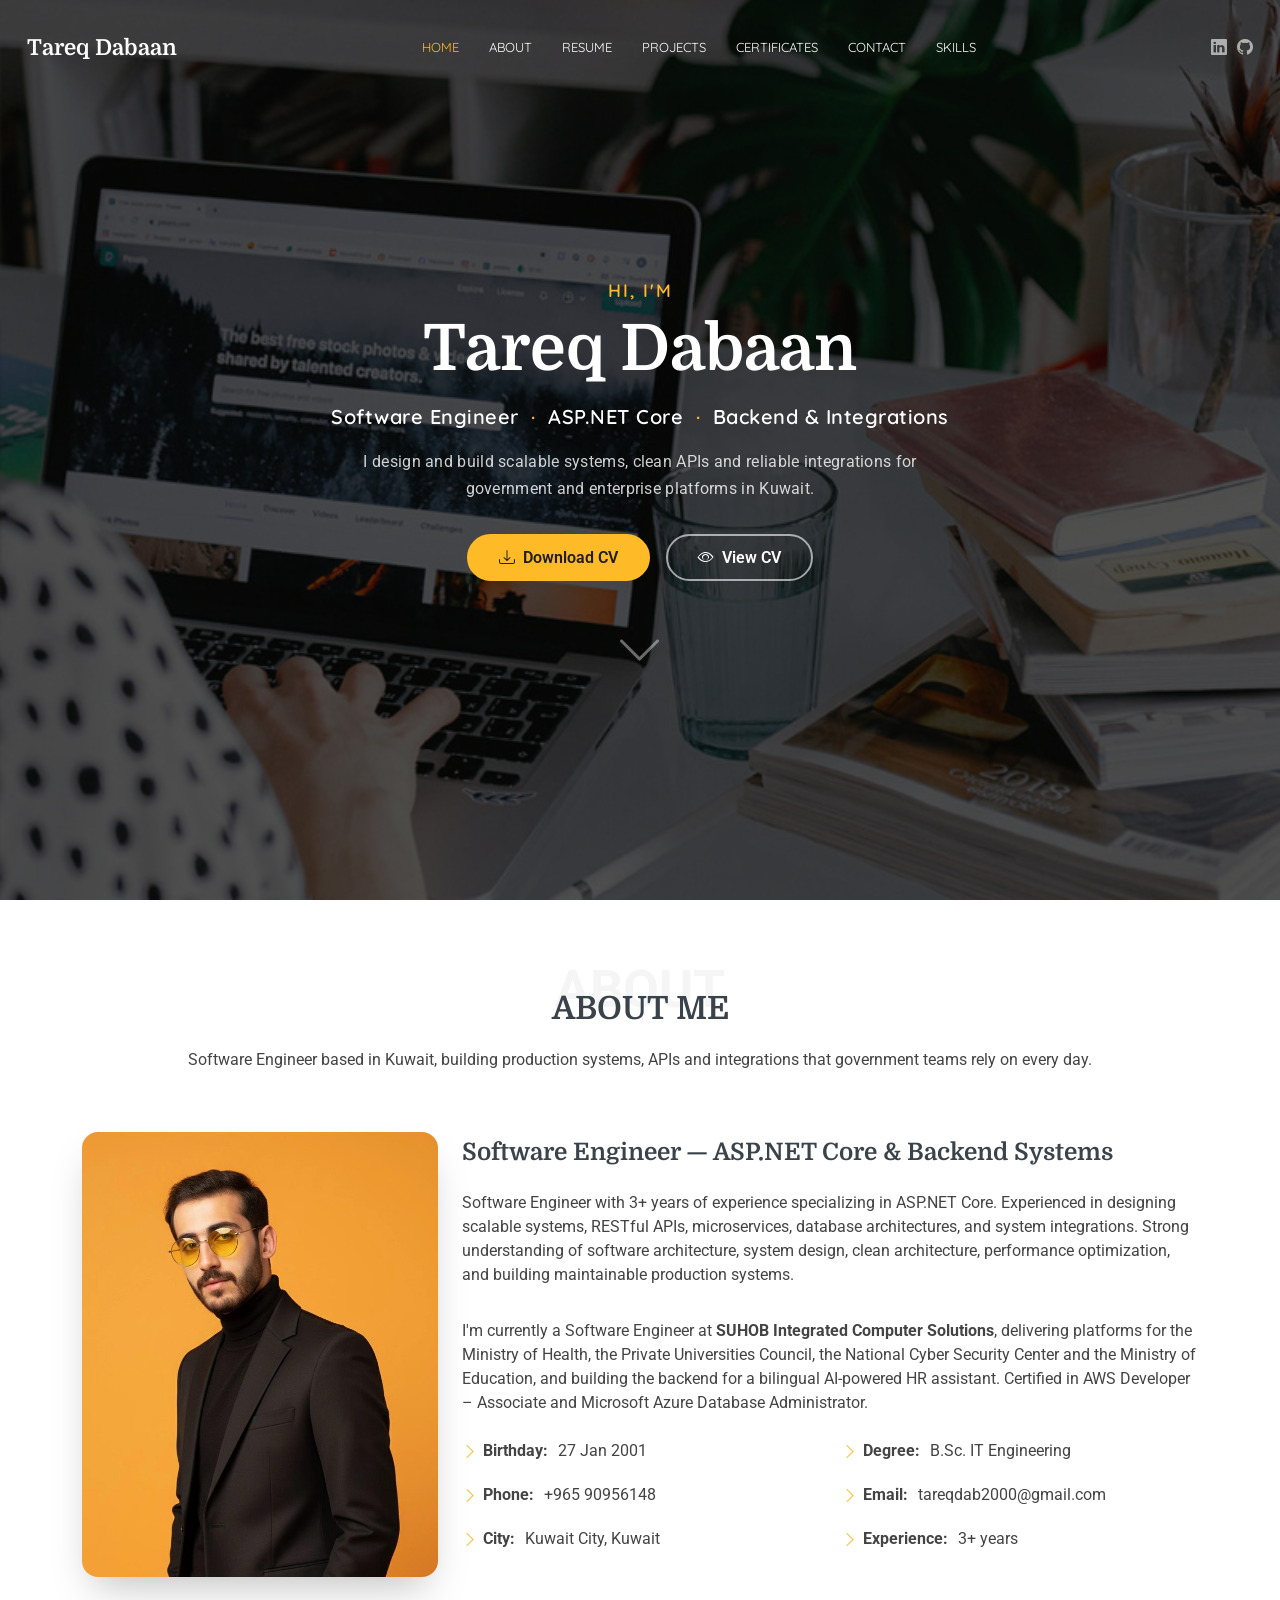
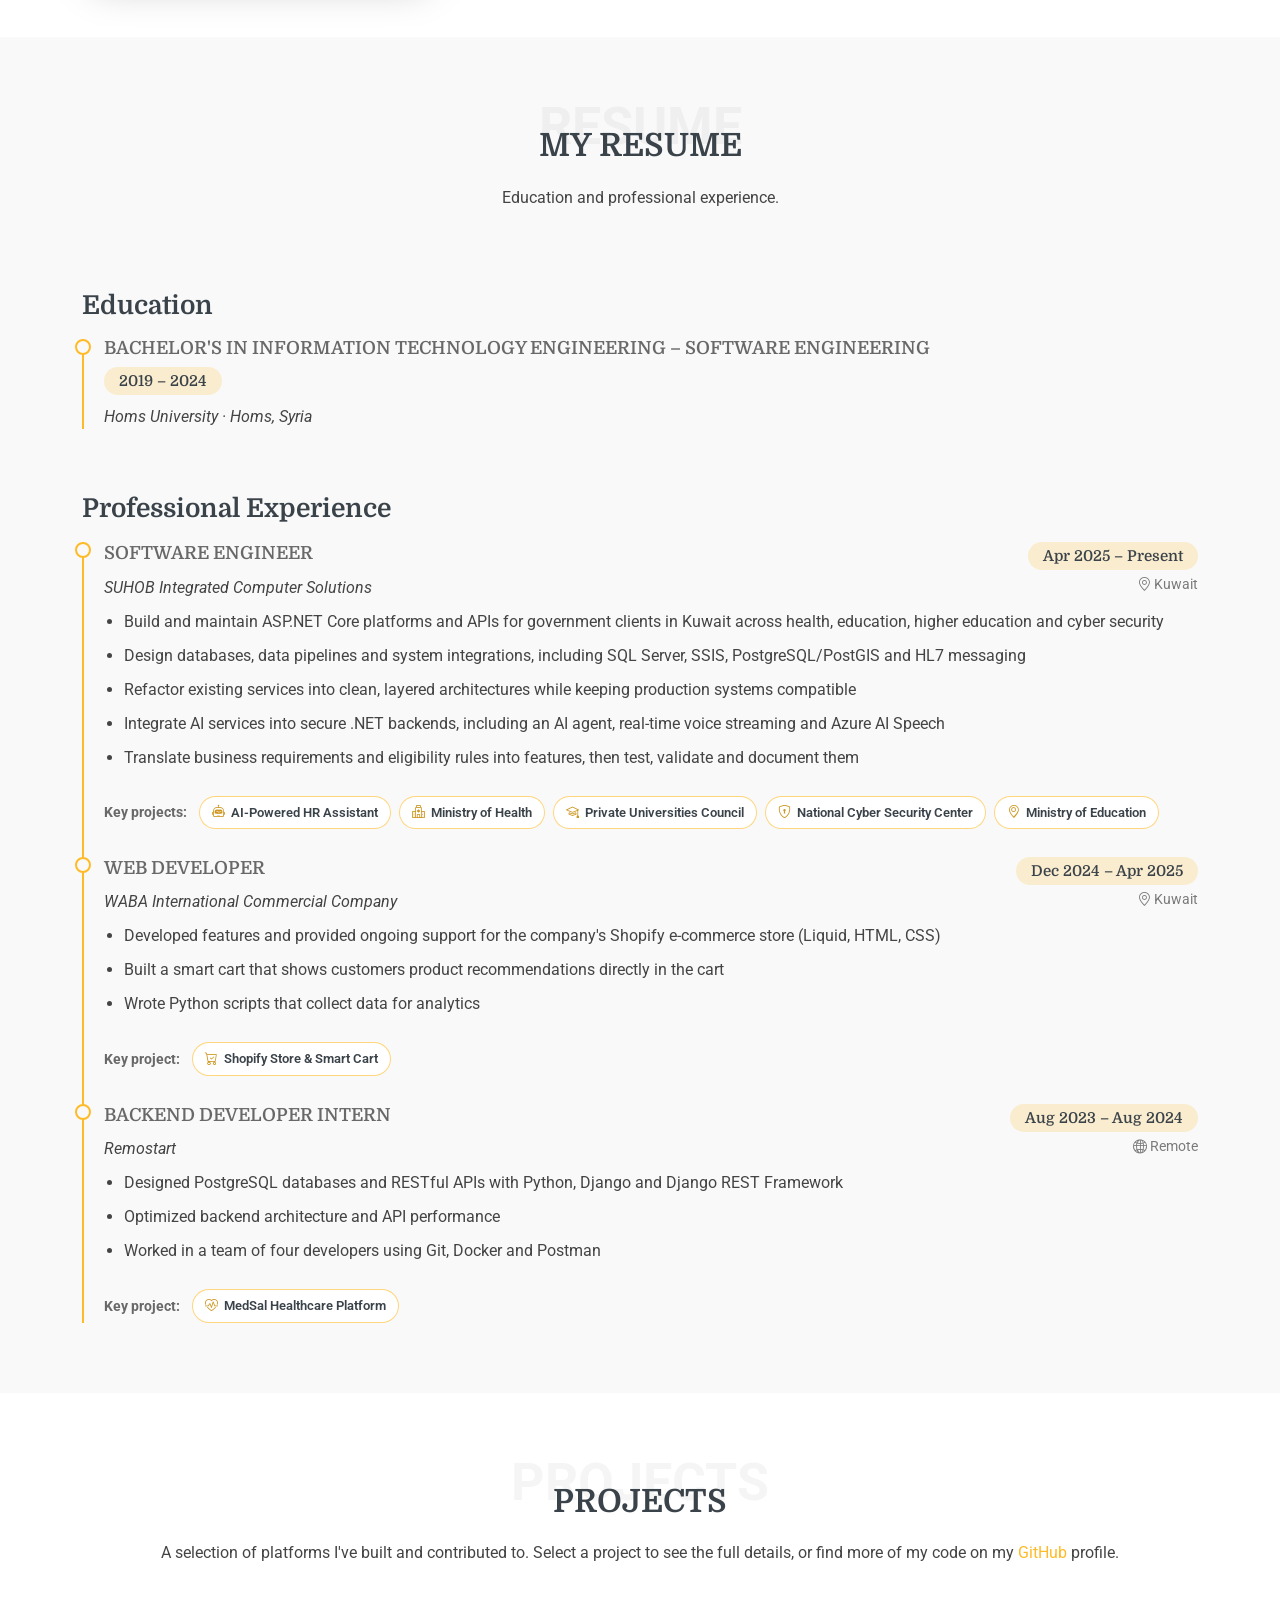
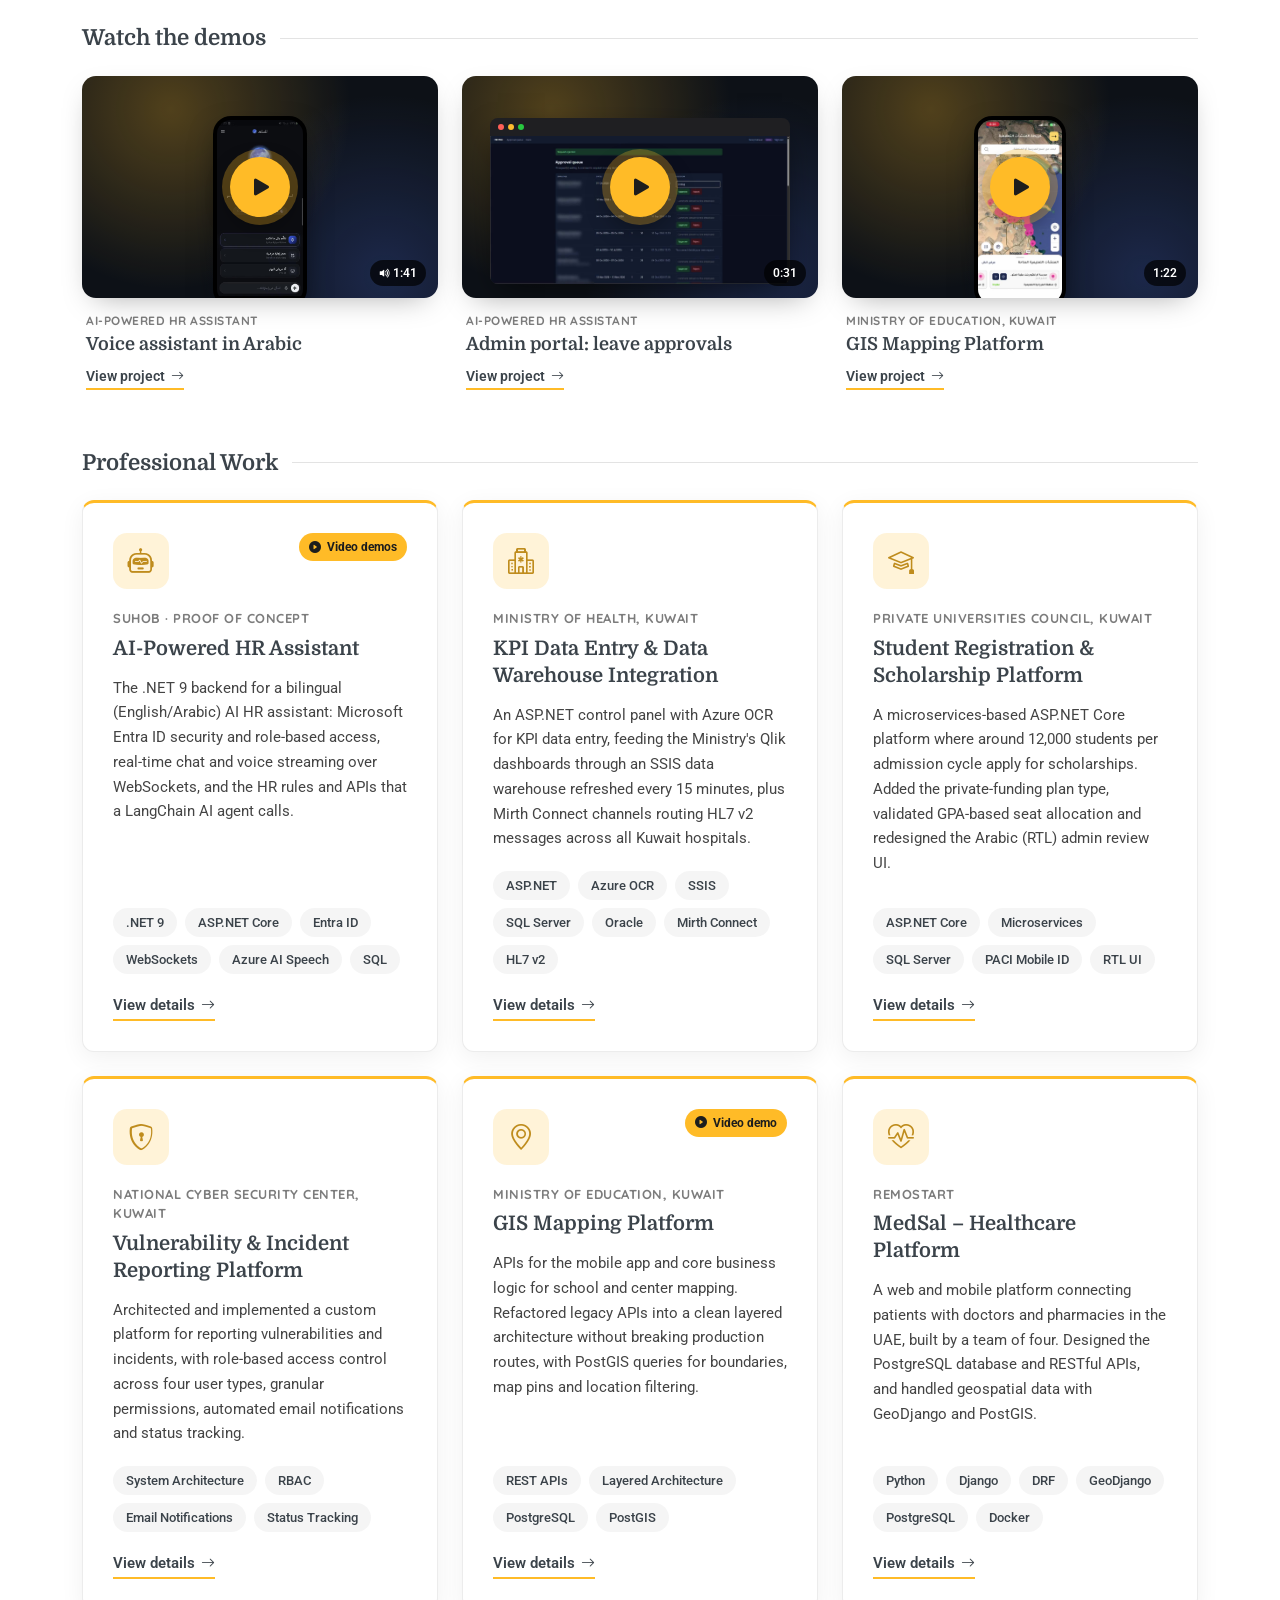
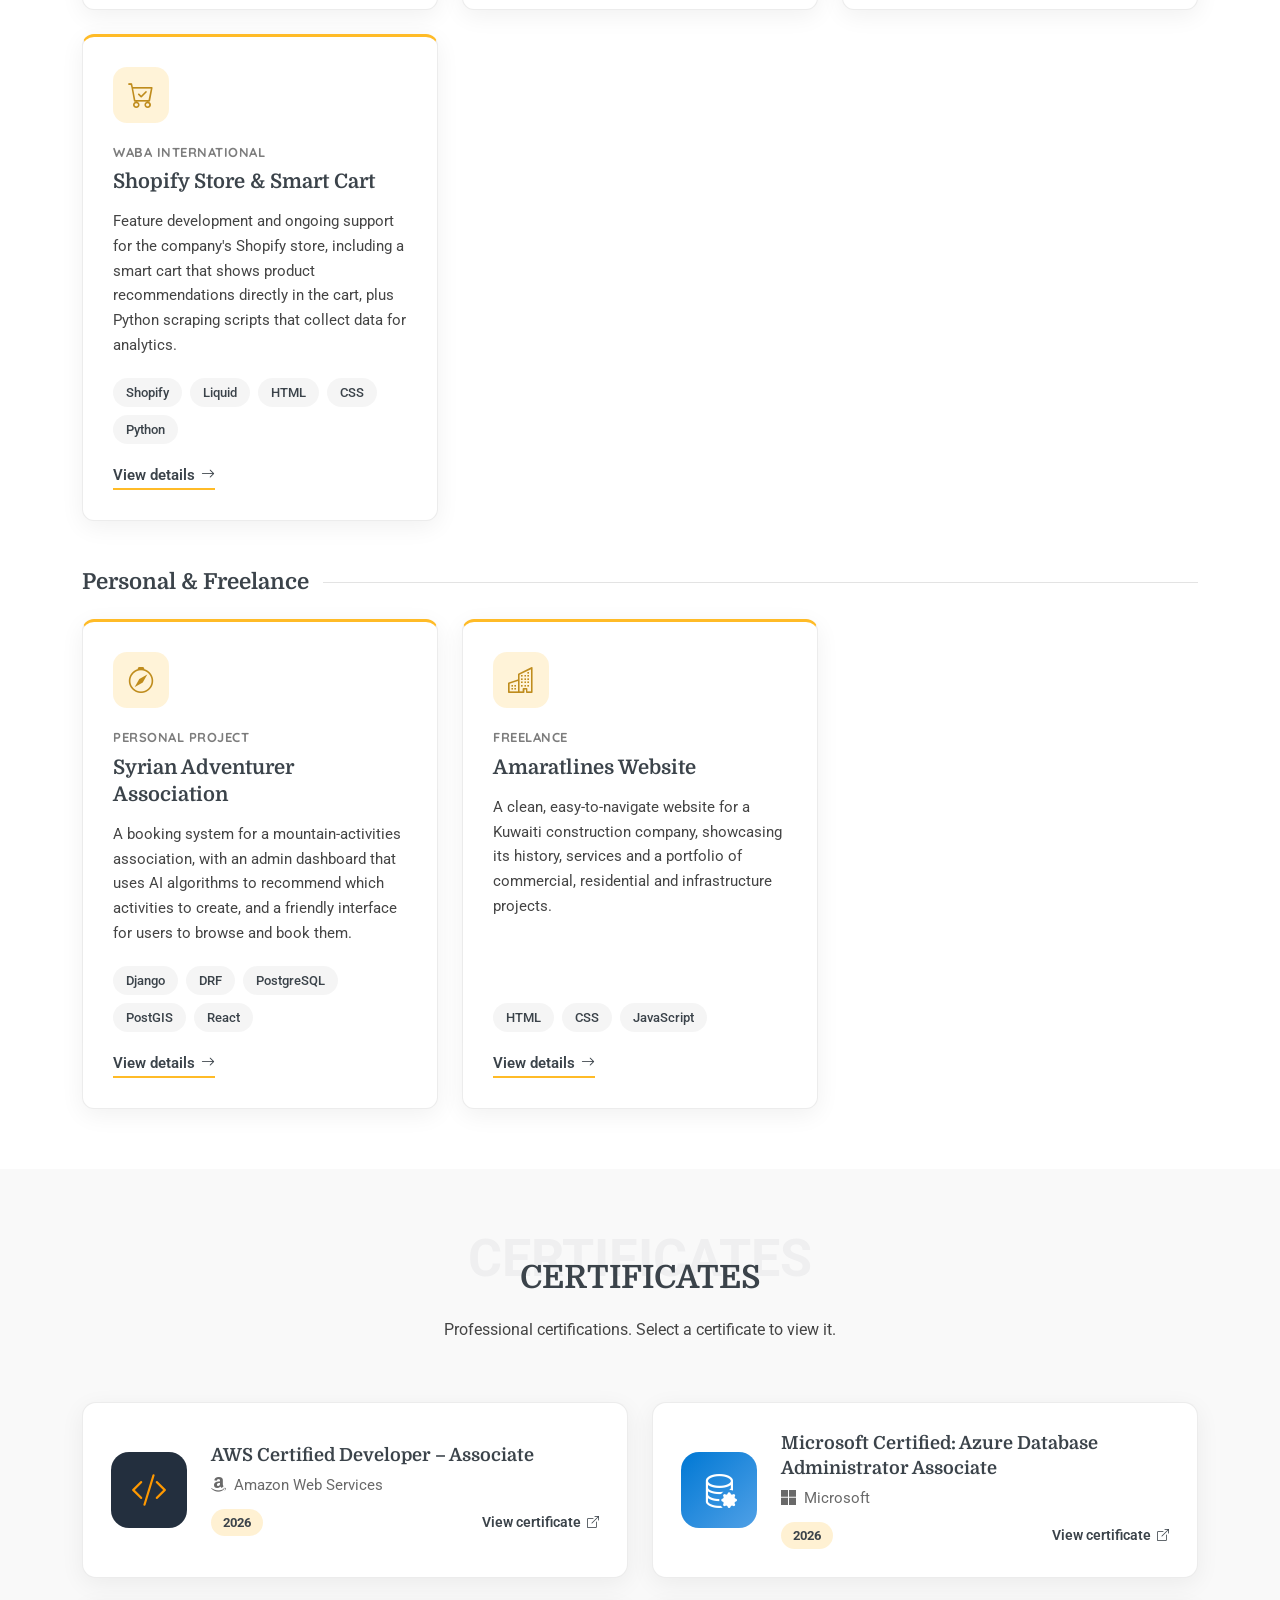
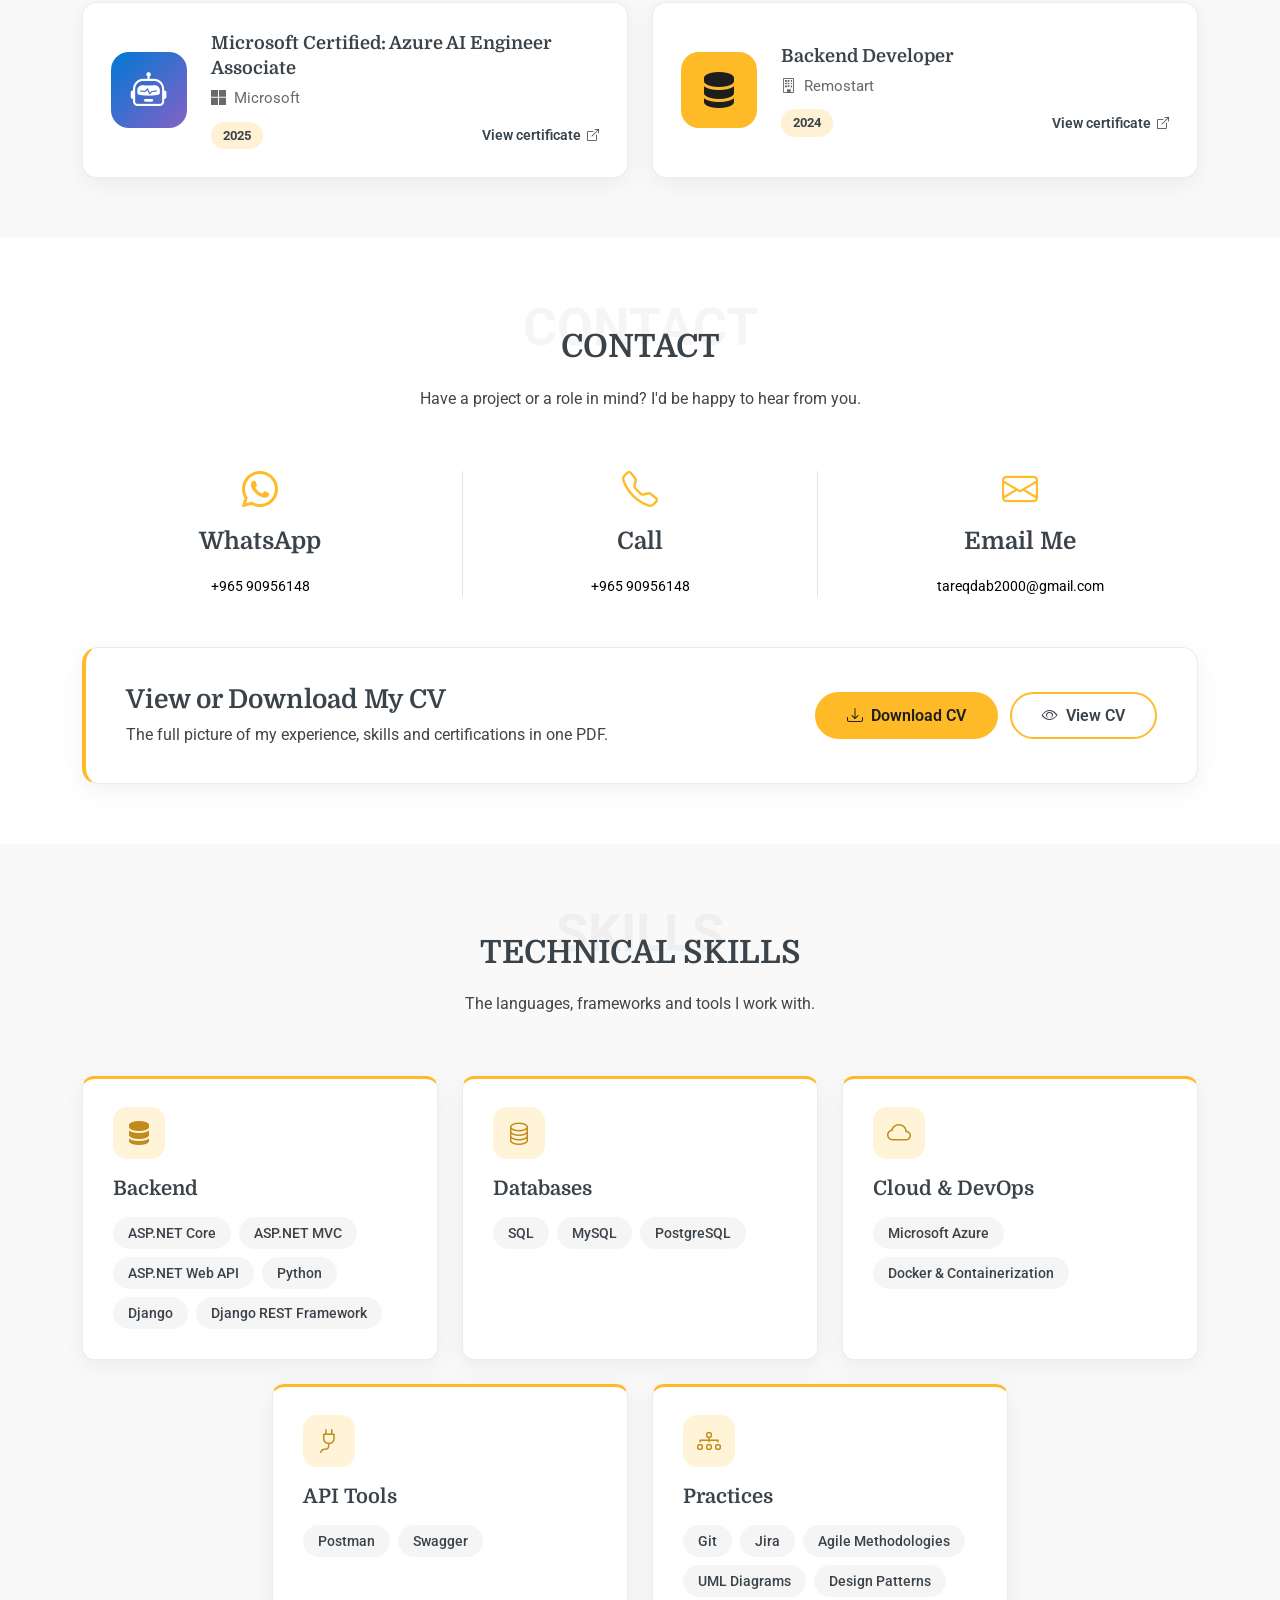
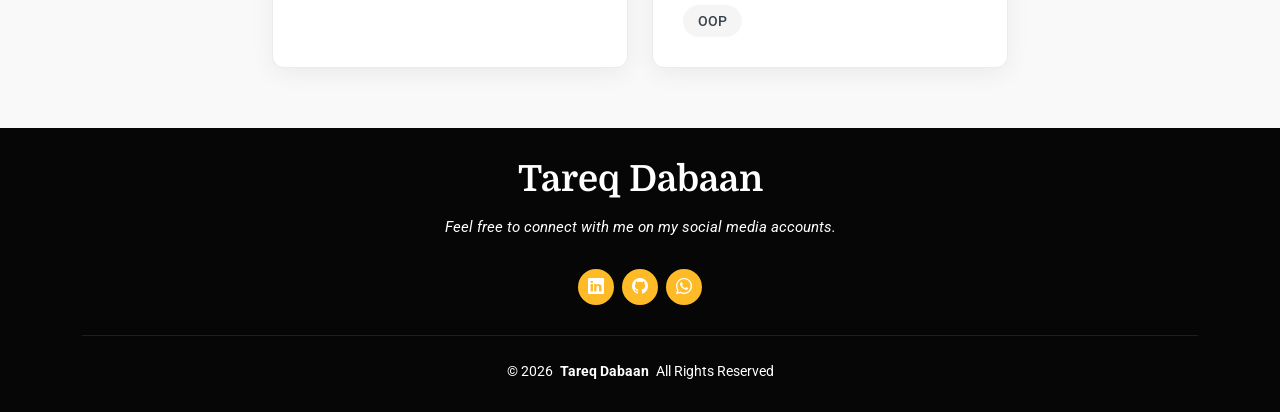
==== commit 2771a12a: "Remove the Summary from the Resume section The Resume section now shows Education (full width) follo" ====
--- a/index.html
+++ b/index.html
@@ -208,33 +208,13 @@
         <div class="container section-title" data-aos="fade-up">
           <span class="description-title">Resume</span>
           <h2>My Resume</h2>
-          <p>Summary, education and professional experience.</p>
+          <p>Education and professional experience.</p>
         </div>
         <!-- End Section Title -->
 
         <div class="container">
           <div class="row gy-4">
-            <div class="col-lg-6" data-aos="fade-up" data-aos-delay="100">
-              <h3 class="resume-title">Summary</h3>
-              <div class="resume-item pb-0">
-                <h4>Tareq Dabaan</h4>
-                <p>
-                  <em>
-                    Software Engineer with 3+ years of experience specializing
-                    in ASP.NET Core, RESTful APIs, microservices, database
-                    architectures and system integrations.
-                  </em>
-                </p>
-                <ul>
-                  <li>Kuwait City, Kuwait</li>
-                  <li><a href="tel:+96590956148">+965 90956148</a></li>
-                  <li><a href="mailto:tareqdab2000@gmail.com">tareqdab2000@gmail.com</a></li>
-                </ul>
-              </div>
-              <!-- End Resume Item -->
-            </div>
-
-            <div class="col-lg-6" data-aos="fade-up" data-aos-delay="200">
+            <div class="col-12" data-aos="fade-up" data-aos-delay="100">
               <h3 class="resume-title">Education</h3>
               <div class="resume-item">
                 <h4>Bachelor's in Information Technology Engineering &ndash; Software Engineering</h4>
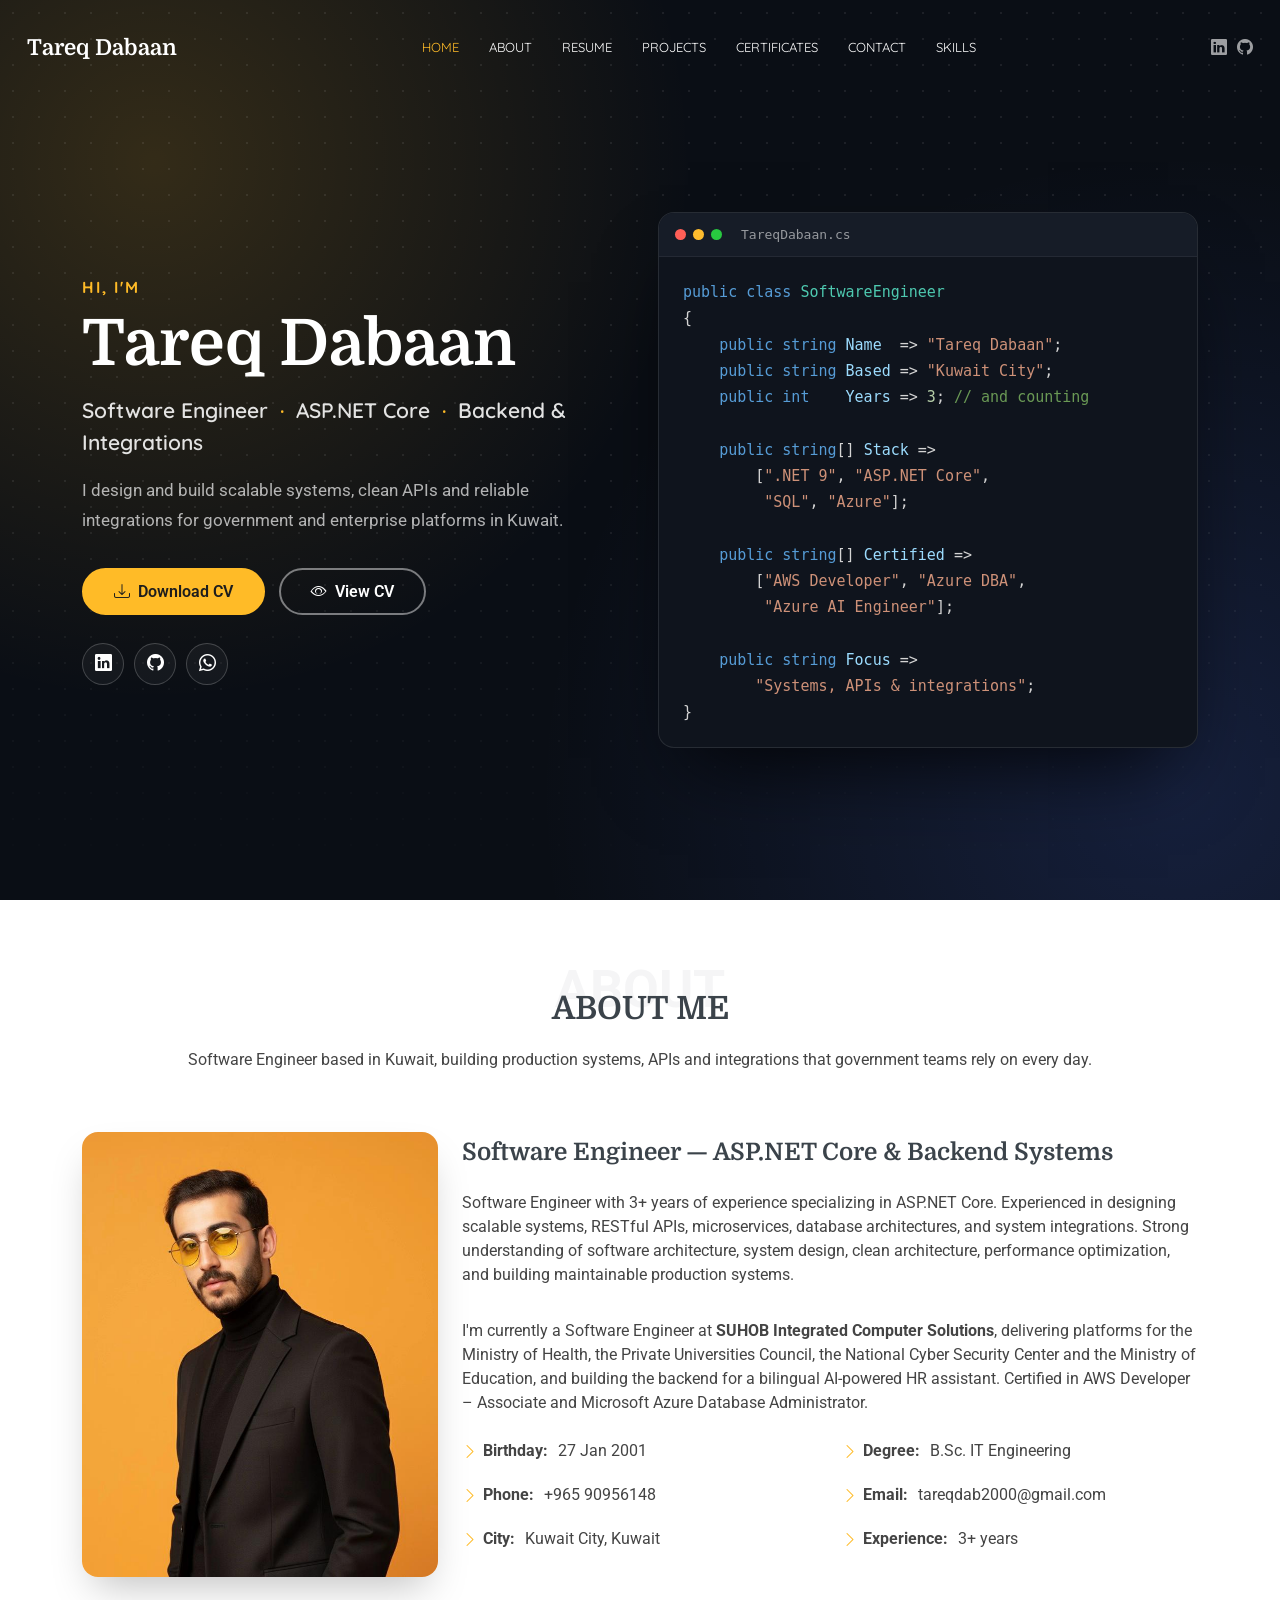
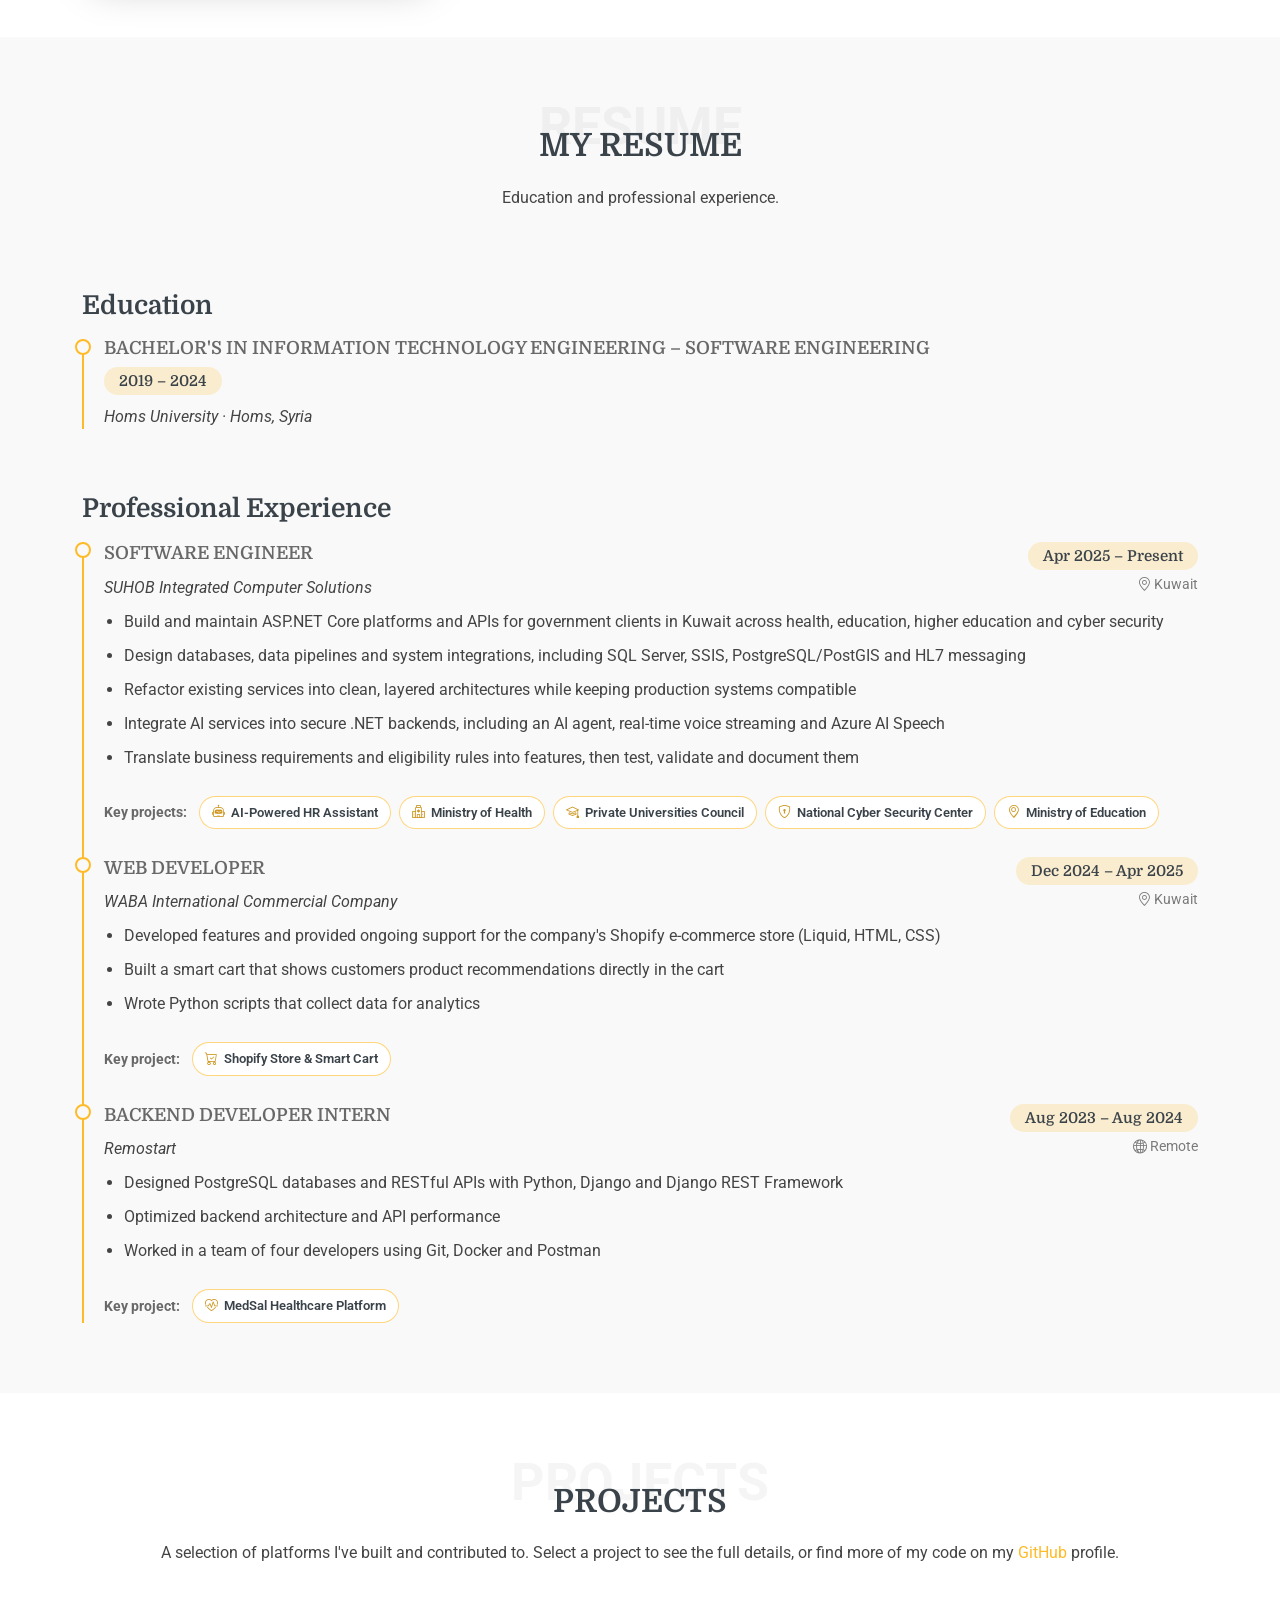
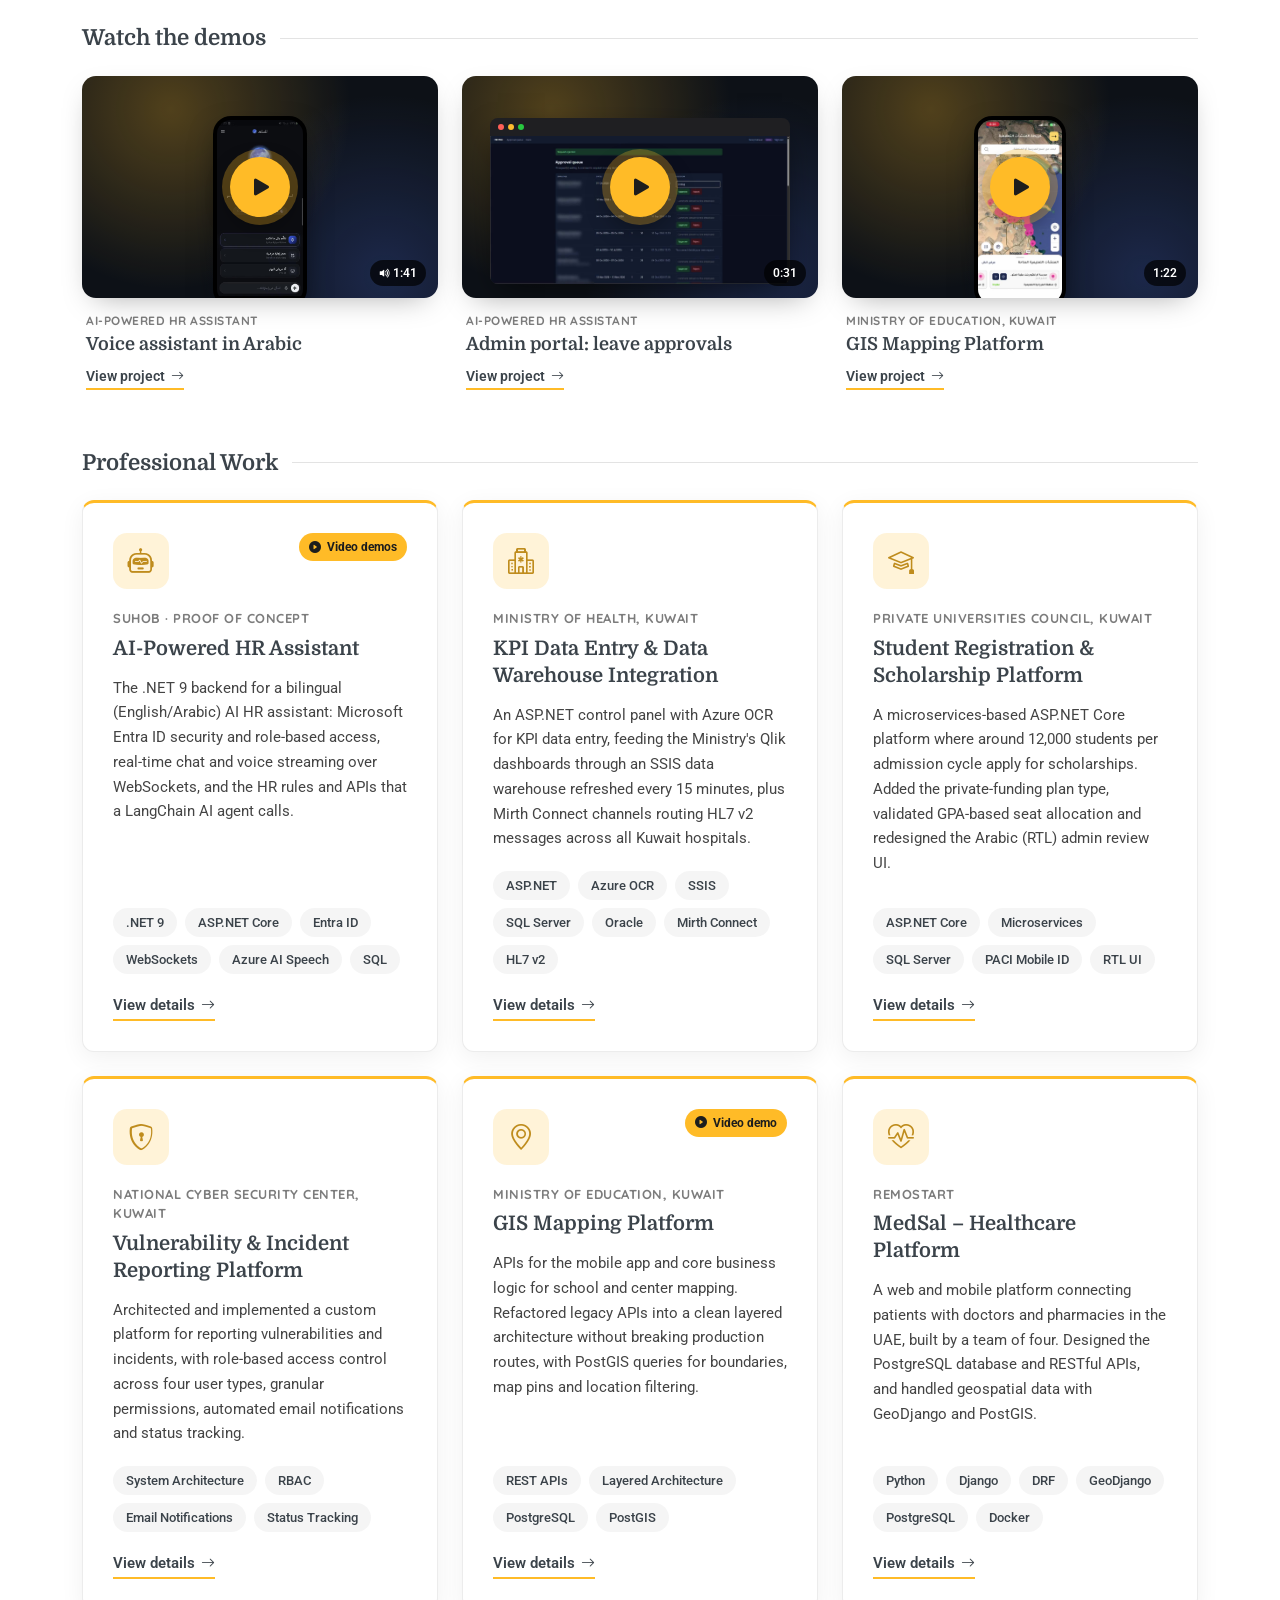
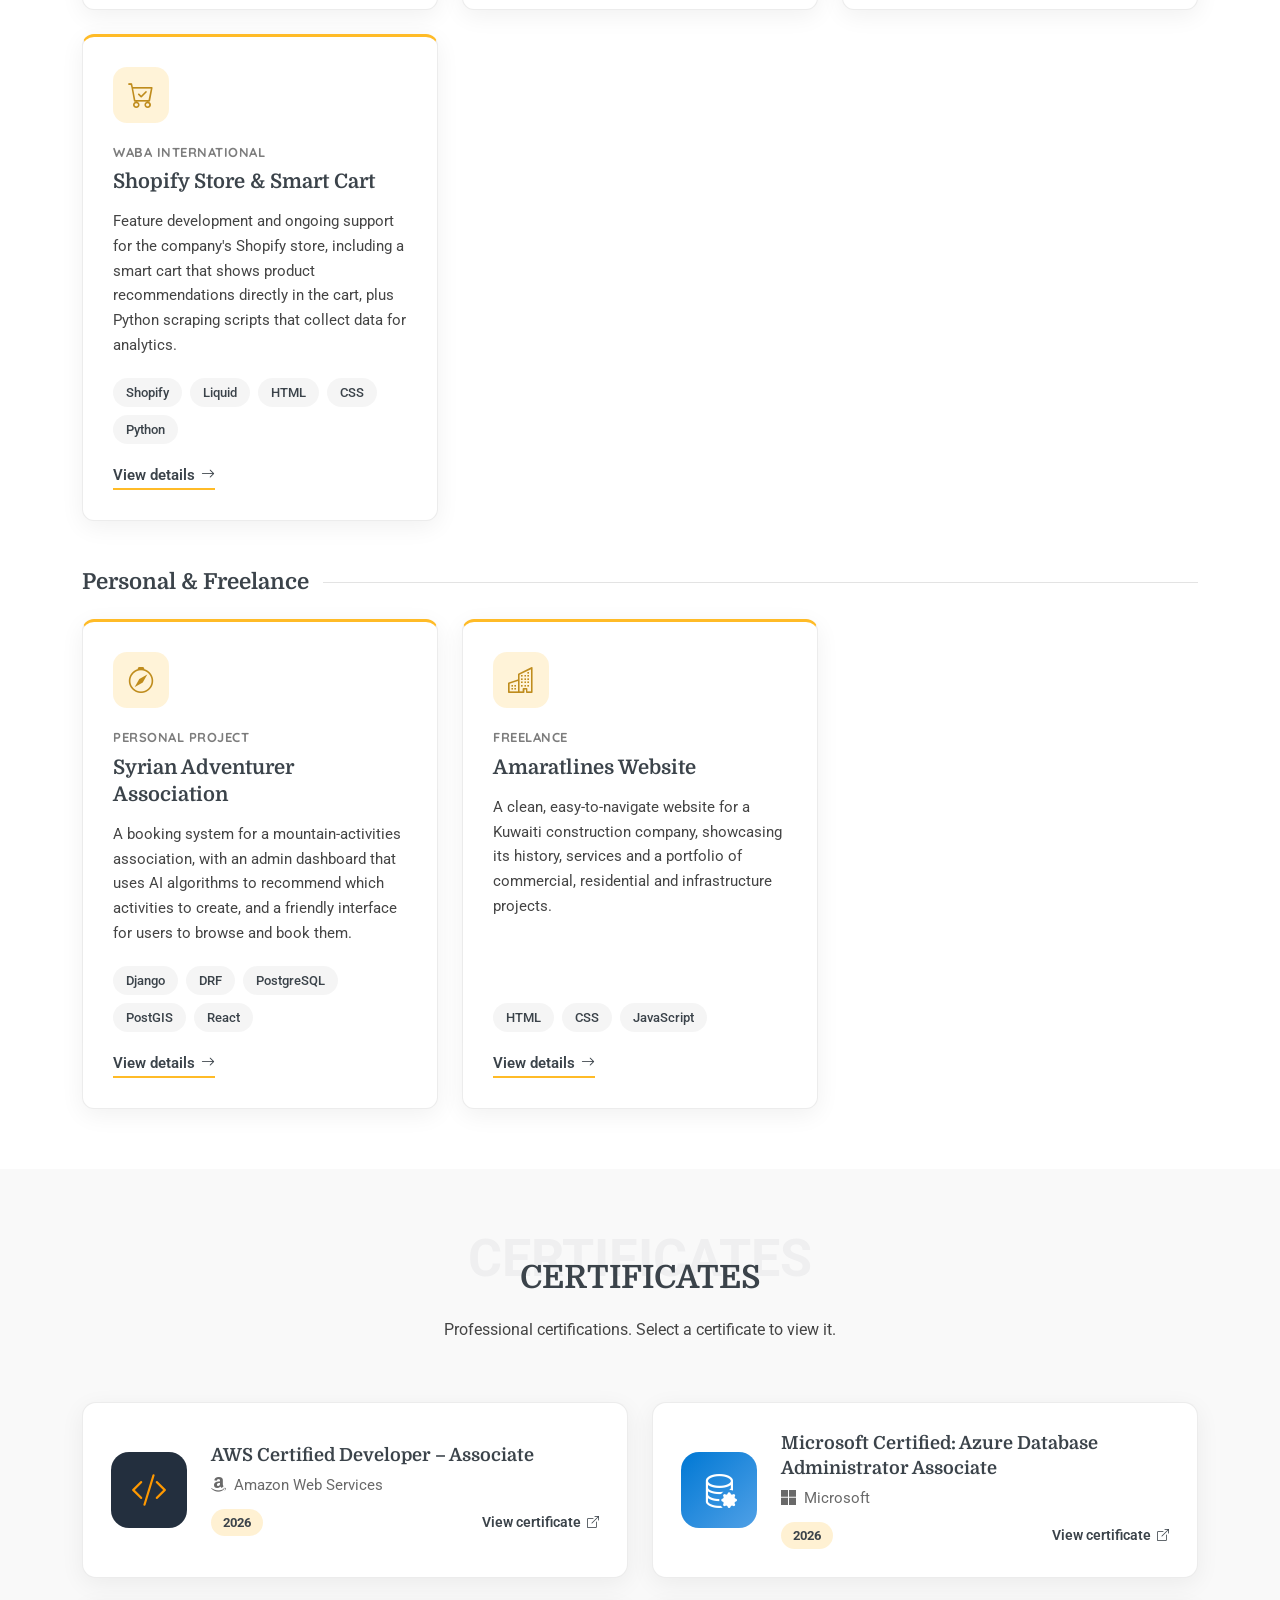
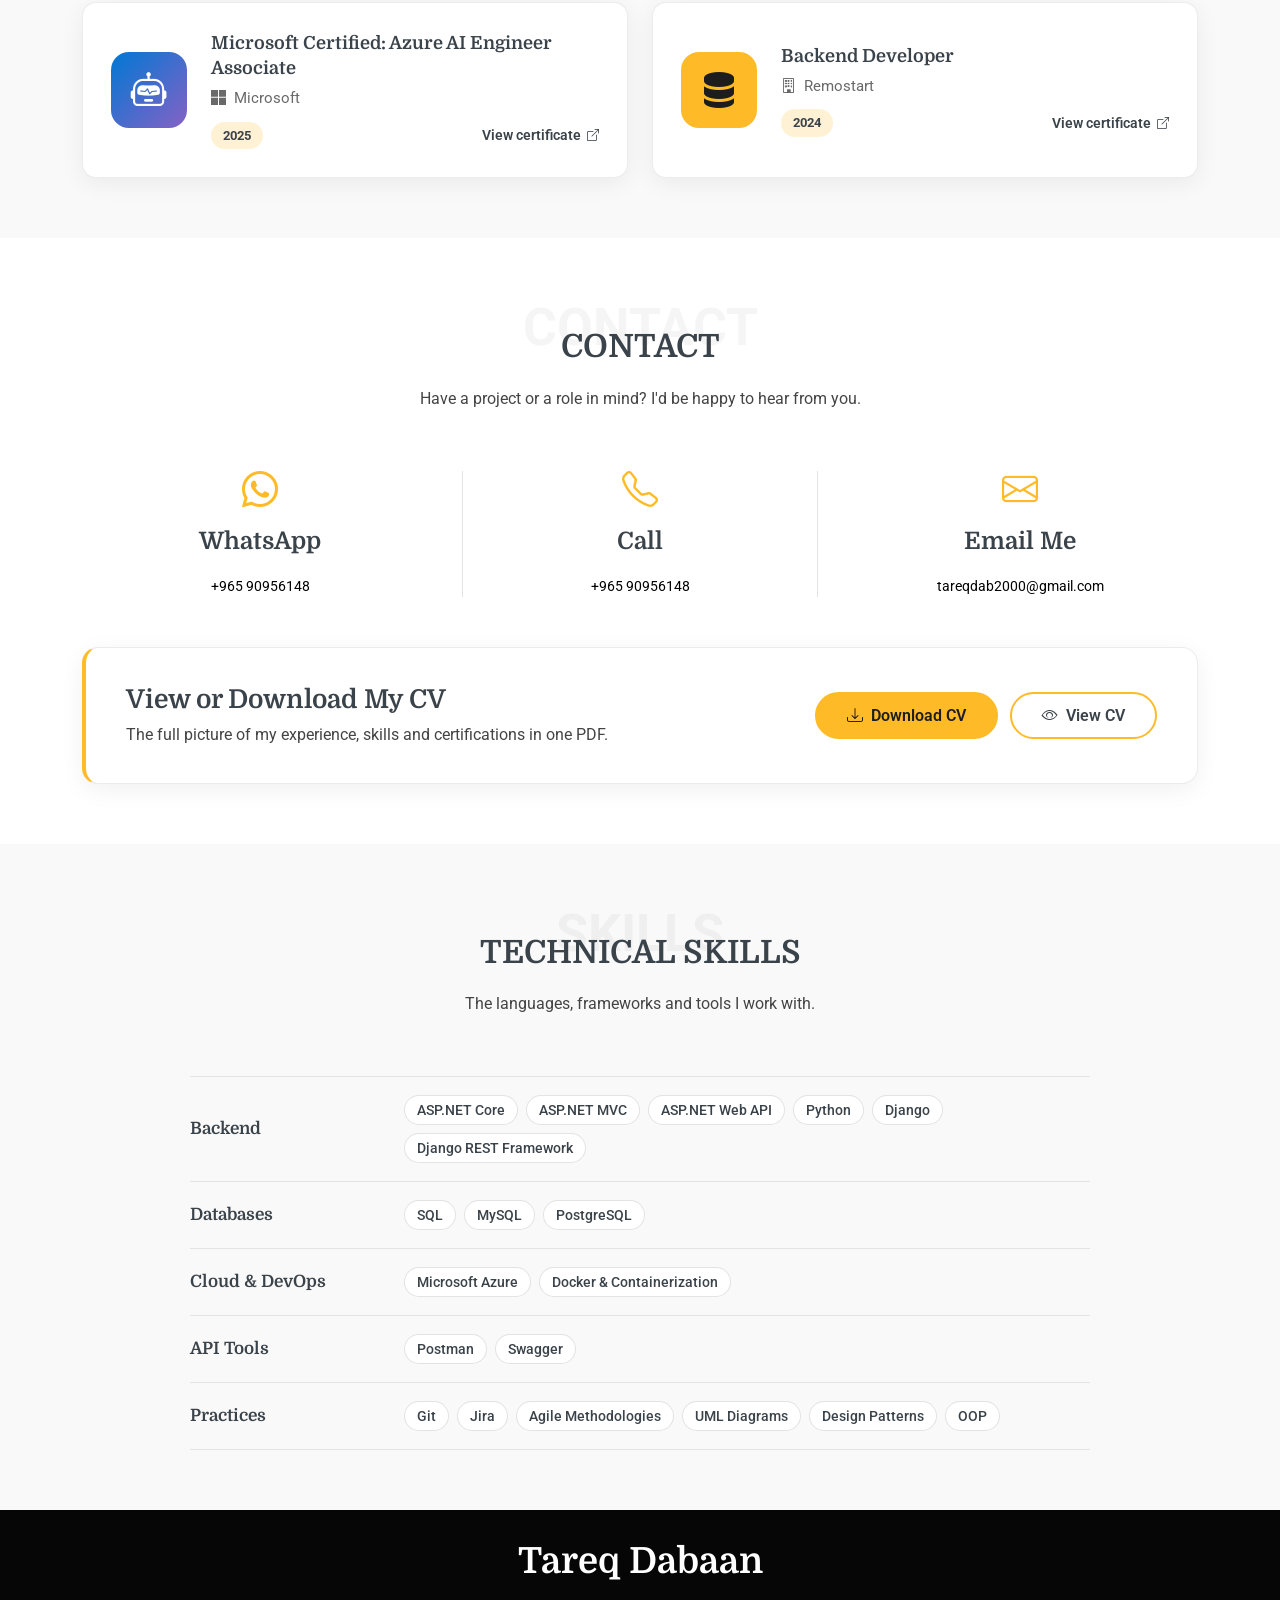
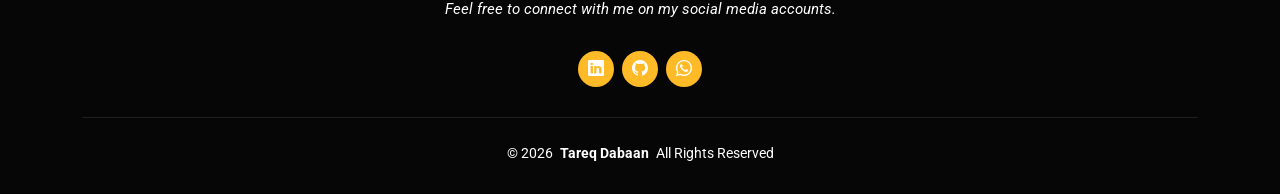
==== commit a9cd034b: "New code-editor hero, simpler skills list, and phone margin fixes - Hero: replace the stock-photo ba" ====
--- a/index.html
+++ b/index.html
@@ -87,32 +87,59 @@
     <main class="main">
       <!-- Hero Section -->
       <section id="hero" class="hero section dark-background">
-        <img src="assets/img/working-1.jpg" alt="" data-aos="fade-in" />
-
-        <div
-          class="container text-center"
-          data-aos="fade-up"
-          data-aos-delay="100"
-        >
-          <span class="hero-greeting">Hi, I'm</span>
-          <h1>Tareq Dabaan</h1>
-          <p class="hero-role">
-            Software Engineer <span class="sep">&middot;</span> ASP.NET Core
-            <span class="sep">&middot;</span> Backend &amp; Integrations
-          </p>
-          <p class="hero-tagline">
-            I design and build scalable systems, clean APIs and reliable
-            integrations for government and enterprise platforms in Kuwait.
-          </p>
-
-          <div class="hero-actions">
-            <a href="assets/Tareq-Dabaan-CV.pdf" download="Tareq-Dabaan-CV.pdf" class="btn-download-cv"><i class="bi bi-download"></i> Download CV</a>
-            <a href="assets/Tareq-Dabaan-CV.pdf" target="_blank" rel="noopener" class="btn-view-cv"><i class="bi bi-eye"></i> View CV</a>
-          </div>
-
-          <a href="#about" class="btn-scroll" title="Scroll down" aria-label="Scroll to About section"
-            ><i class="bi bi-chevron-down"></i
-          ></a>
+        <div class="container">
+          <div class="row align-items-center gy-5">
+            <div class="col-lg-6 hero-text" data-aos="fade-up" data-aos-delay="100">
+              <span class="hero-greeting">Hi, I'm</span>
+              <h1>Tareq Dabaan</h1>
+              <p class="hero-role">
+                Software Engineer <span class="sep">&middot;</span> ASP.NET Core
+                <span class="sep">&middot;</span> Backend &amp; Integrations
+              </p>
+              <p class="hero-tagline">
+                I design and build scalable systems, clean APIs and reliable
+                integrations for government and enterprise platforms in Kuwait.
+              </p>
+
+              <div class="hero-actions">
+                <a href="assets/Tareq-Dabaan-CV.pdf" download="Tareq-Dabaan-CV.pdf" class="btn-download-cv"><i class="bi bi-download"></i> Download CV</a>
+                <a href="assets/Tareq-Dabaan-CV.pdf" target="_blank" rel="noopener" class="btn-view-cv"><i class="bi bi-eye"></i> View CV</a>
+              </div>
+
+              <div class="hero-social">
+                <a href="https://www.linkedin.com/in/tareq-dabaan-647513225/" target="_blank" rel="noopener" aria-label="LinkedIn"><i class="bi bi-linkedin"></i></a>
+                <a href="https://github.com/tareqDabaan" target="_blank" rel="noopener" aria-label="GitHub"><i class="bi bi-github"></i></a>
+                <a href="https://wa.me/96590956148" target="_blank" rel="noopener" aria-label="WhatsApp"><i class="bi bi-whatsapp"></i></a>
+              </div>
+            </div>
+
+            <div class="col-lg-6" data-aos="fade-up" data-aos-delay="250">
+              <figure
+                class="hero-code"
+                role="img"
+                aria-label="Code-style summary: Tareq Dabaan, Software Engineer based in Kuwait City with 3+ years of experience, working with .NET 9, ASP.NET Core, SQL and Azure, certified as AWS Developer, Azure Database Administrator and Azure AI Engineer."
+              >
+                <div class="hero-code-bar" aria-hidden="true"><span></span><span></span><span></span><em>TareqDabaan.cs</em></div>
+<pre aria-hidden="true"><span class="k">public class</span> <span class="t">SoftwareEngineer</span>
+{
+    <span class="k">public string</span> <span class="p">Name</span>  =&gt; <span class="s">"Tareq Dabaan"</span>;
+    <span class="k">public string</span> <span class="p">Based</span> =&gt; <span class="s">"Kuwait City"</span>;
+    <span class="k">public int</span>    <span class="p">Years</span> =&gt; <span class="n">3</span>; <span class="c">// and counting</span>
+
+    <span class="k">public string</span>[] <span class="p">Stack</span> =&gt;
+        [<span class="s">".NET 9"</span>, <span class="s">"ASP.NET Core"</span>,
+         <span class="s">"SQL"</span>, <span class="s">"Azure"</span>];
+
+    <span class="k">public string</span>[] <span class="p">Certified</span> =&gt;
+        [<span class="s">"AWS Developer"</span>, <span class="s">"Azure DBA"</span>,
+         <span class="s">"Azure AI Engineer"</span>];
+
+    <span class="k">public string</span> <span class="p">Focus</span> =&gt;
+        <span class="s">"Systems, APIs &amp; integrations"</span>;
+}</pre>
+              </figure>
+            </div>
+          </div>
         </div>
       </section>
       <!-- /Hero Section -->
@@ -716,66 +743,51 @@
         </div>
         <!-- End Section Title -->
 
-        <div class="container">
-          <div class="row gy-4 justify-content-center">
-            <div class="col-lg-4 col-md-6 d-flex" data-aos="fade-up" data-aos-delay="100">
-              <div class="skill-card">
-                <div class="skill-icon"><i class="bi bi-server"></i></div>
-                <h3>Backend</h3>
-                <ul class="tag-list">
-                  <li>ASP.NET Core</li>
-                  <li>ASP.NET MVC</li>
-                  <li>ASP.NET Web API</li>
-                  <li>Python</li>
-                  <li>Django</li>
-                  <li>Django REST Framework</li>
-                </ul>
-              </div>
-            </div>
-            <div class="col-lg-4 col-md-6 d-flex" data-aos="fade-up" data-aos-delay="200">
-              <div class="skill-card">
-                <div class="skill-icon"><i class="bi bi-database"></i></div>
-                <h3>Databases</h3>
-                <ul class="tag-list">
-                  <li>SQL</li>
-                  <li>MySQL</li>
-                  <li>PostgreSQL</li>
-                </ul>
-              </div>
-            </div>
-            <div class="col-lg-4 col-md-6 d-flex" data-aos="fade-up" data-aos-delay="300">
-              <div class="skill-card">
-                <div class="skill-icon"><i class="bi bi-cloud"></i></div>
-                <h3>Cloud &amp; DevOps</h3>
-                <ul class="tag-list">
-                  <li>Microsoft Azure</li>
-                  <li>Docker &amp; Containerization</li>
-                </ul>
-              </div>
-            </div>
-            <div class="col-lg-4 col-md-6 d-flex" data-aos="fade-up" data-aos-delay="100">
-              <div class="skill-card">
-                <div class="skill-icon"><i class="bi bi-plug"></i></div>
-                <h3>API Tools</h3>
-                <ul class="tag-list">
-                  <li>Postman</li>
-                  <li>Swagger</li>
-                </ul>
-              </div>
-            </div>
-            <div class="col-lg-4 col-md-6 d-flex" data-aos="fade-up" data-aos-delay="200">
-              <div class="skill-card">
-                <div class="skill-icon"><i class="bi bi-diagram-3"></i></div>
-                <h3>Practices</h3>
-                <ul class="tag-list">
-                  <li>Git</li>
-                  <li>Jira</li>
-                  <li>Agile Methodologies</li>
-                  <li>UML Diagrams</li>
-                  <li>Design Patterns</li>
-                  <li>OOP</li>
-                </ul>
-              </div>
+        <div class="container" data-aos="fade-up" data-aos-delay="100">
+          <div class="skills-list">
+            <div class="skills-row">
+              <h3>Backend</h3>
+              <ul class="tag-list">
+                <li>ASP.NET Core</li>
+                <li>ASP.NET MVC</li>
+                <li>ASP.NET Web API</li>
+                <li>Python</li>
+                <li>Django</li>
+                <li>Django REST Framework</li>
+              </ul>
+            </div>
+            <div class="skills-row">
+              <h3>Databases</h3>
+              <ul class="tag-list">
+                <li>SQL</li>
+                <li>MySQL</li>
+                <li>PostgreSQL</li>
+              </ul>
+            </div>
+            <div class="skills-row">
+              <h3>Cloud &amp; DevOps</h3>
+              <ul class="tag-list">
+                <li>Microsoft Azure</li>
+                <li>Docker &amp; Containerization</li>
+              </ul>
+            </div>
+            <div class="skills-row">
+              <h3>API Tools</h3>
+              <ul class="tag-list">
+                <li>Postman</li>
+                <li>Swagger</li>
+              </ul>
+            </div>
+            <div class="skills-row">
+              <h3>Practices</h3>
+              <ul class="tag-list">
+                <li>Git</li>
+                <li>Jira</li>
+                <li>Agile Methodologies</li>
+                <li>UML Diagrams</li>
+                <li>Design Patterns</li>
+                <li>OOP</li>
+              </ul>
             </div>
           </div>
         </div>
--- a/assets/css/main.css
+++ b/assets/css/main.css
@@ -663,12 +663,19 @@
   }
 }
 
+@media (max-width: 575px) {
+  .container {
+    --bs-gutter-x: 2rem;       /* 16px side margins on phones instead of 12px */
+  }
+}
+
 /*--------------------------------------------------------------
 # Global Section Titles
 --------------------------------------------------------------*/
 .section-title {
   text-align: center;
-  padding: 30px 0;
+  padding-top: 30px;           /* top/bottom only, so the container's side padding still applies on phones */
+  padding-bottom: 30px;
   margin-bottom: 30px;
   position: relative;
 }
@@ -714,81 +721,62 @@
 }
 
 /*--------------------------------------------------------------
-# Hero Section
+# Hero Section (text on the left, code window on the right)
 --------------------------------------------------------------*/
 .hero {
+  position: relative;
   width: 100%;
   min-height: 100vh;
-  position: relative;
-  padding: 120px 0 60px 0;
-  display: flex;
-  align-items: center;
-  justify-content: center;
-}
-
-.hero:before {
+  display: flex;
+  align-items: center;
+  padding: 130px 0 70px 0;
+  overflow: hidden;
+  background:
+    radial-gradient(circle at 12% 18%, color-mix(in srgb, var(--accent-color), transparent 83%), transparent 40%),
+    radial-gradient(circle at 92% 88%, rgba(80, 120, 255, 0.17), transparent 45%),
+    #0a0e15;
+}
+
+/* subtle dot pattern that fades out towards the bottom */
+.hero::before {
   content: "";
-  background: color-mix(in srgb, var(--background-color), transparent 30%);
   position: absolute;
   inset: 0;
-  z-index: 2;
-}
-
-.hero img {
-  position: absolute;
-  inset: 0;
-  display: block;
-  width: 100%;
-  height: 100%;
-  object-fit: cover;
-  z-index: 1;
+  background-image: radial-gradient(rgba(255, 255, 255, 0.08) 1px, transparent 1px);
+  background-size: 26px 26px;
+  -webkit-mask-image: linear-gradient(to bottom, #000 55%, transparent);
+  mask-image: linear-gradient(to bottom, #000 55%, transparent);
 }
 
 .hero .container {
   position: relative;
-  z-index: 3;
-}
-
-.hero h2 {
-  margin: 0;
-  font-size: 36px;
-  font-weight: 700;
-  line-height: 56px;
-}
-
-.hero p {
-  color: color-mix(in srgb, var(--default-color), transparent 20%);
-  margin: 10px 0 0 0;
-  font-size: 16px;
-  font-weight: 500;
-  letter-spacing: 1px;
+  z-index: 1;
 }
 
 .hero .hero-greeting {
   display: inline-block;
   font-family: var(--nav-font);
-  font-size: 18px;
-  font-weight: 600;
+  font-size: 16px;
+  font-weight: 700;
   letter-spacing: 2px;
   text-transform: uppercase;
   color: var(--accent-color);
-  margin-bottom: 8px;
+  margin-bottom: 10px;
 }
 
 .hero h1 {
   margin: 0;
   font-size: 64px;
   font-weight: 700;
-  line-height: 1.15;
+  line-height: 1.1;
 }
 
 .hero .hero-role {
   font-family: var(--nav-font);
-  font-size: 20px;
+  font-size: 21px;
   font-weight: 600;
-  letter-spacing: 0.5px;
-  color: var(--default-color);
-  margin-top: 16px;
+  color: color-mix(in srgb, var(--default-color), transparent 12%);
+  margin: 16px 0 0 0;
 }
 
 .hero .hero-role .sep {
@@ -797,35 +785,145 @@
 }
 
 .hero .hero-tagline {
-  max-width: 640px;
-  margin: 16px auto 0 auto;
-  font-weight: 400;
-  letter-spacing: 0.3px;
-  line-height: 1.7;
+  max-width: 540px;
+  margin: 18px 0 0 0;
+  font-size: 17px;
+  line-height: 1.75;
+  color: color-mix(in srgb, var(--default-color), transparent 32%);
 }
 
 .hero .hero-actions {
   display: flex;
   flex-wrap: wrap;
-  justify-content: center;
-  gap: 16px;
+  gap: 14px;
   margin-top: 32px;
 }
 
 .hero .btn-view-cv {
   color: var(--default-color);
-  border-color: color-mix(in srgb, var(--default-color), transparent 40%);
+  border-color: color-mix(in srgb, var(--default-color), transparent 55%);
 }
 
 .hero .btn-view-cv:hover {
-  color: var(--contrast-color);
-  border-color: var(--default-color);
-  background: color-mix(in srgb, var(--default-color), transparent 88%);
-}
-
-@media (max-width: 640px) {
+  color: #1d1d1d;
+  border-color: var(--accent-color);
+}
+
+.hero .hero-social {
+  display: flex;
+  gap: 10px;
+  margin-top: 28px;
+}
+
+.hero .hero-social a {
+  width: 42px;
+  height: 42px;
+  border-radius: 50%;
+  display: flex;
+  align-items: center;
+  justify-content: center;
+  font-size: 17px;
+  color: var(--default-color);
+  border: 1px solid rgba(255, 255, 255, 0.2);
+  background: rgba(255, 255, 255, 0.04);
+  transition: 0.3s;
+}
+
+.hero .hero-social a:hover {
+  color: #1d1d1d;
+  background: var(--accent-color);
+  border-color: var(--accent-color);
+}
+
+/* Code window */
+.hero .hero-code {
+  max-width: 540px;
+  margin: 0 0 0 auto;
+  border-radius: 16px;
+  overflow: hidden;
+  background: #0f141d;
+  border: 1px solid rgba(255, 255, 255, 0.1);
+  box-shadow: 0 40px 80px -30px rgba(0, 0, 0, 0.85);
+}
+
+.hero .hero-code-bar {
+  display: flex;
+  align-items: center;
+  gap: 7px;
+  padding: 12px 16px;
+  background: #161c27;
+  border-bottom: 1px solid rgba(255, 255, 255, 0.06);
+}
+
+.hero .hero-code-bar span {
+  width: 11px;
+  height: 11px;
+  border-radius: 50%;
+  background: #ff5f57;
+}
+
+.hero .hero-code-bar span:nth-child(2) {
+  background: #febc2e;
+}
+
+.hero .hero-code-bar span:nth-child(3) {
+  background: #28c840;
+}
+
+.hero .hero-code-bar em {
+  margin-left: 12px;
+  font-style: normal;
+  font-size: 13px;
+  color: rgba(255, 255, 255, 0.55);
+  font-family: ui-monospace, "Cascadia Code", Consolas, "DejaVu Sans Mono", monospace;
+}
+
+.hero .hero-code pre {
+  margin: 0;
+  padding: 22px 24px;
+  font-family: ui-monospace, "Cascadia Code", Consolas, "DejaVu Sans Mono", monospace;
+  font-size: 15px;
+  line-height: 1.75;
+  color: #d4d4d4;
+  white-space: pre;
+  overflow-x: auto;
+}
+
+/* syntax colours */
+.hero-code .k { color: #569cd6; }
+.hero-code .t { color: #4ec9b0; }
+.hero-code .s { color: #ce9178; }
+.hero-code .n { color: #b5cea8; }
+.hero-code .c { color: #6a9955; }
+.hero-code .p { color: #9cdcfe; }
+
+@media (max-width: 991px) {
+  .hero .hero-text {
+    text-align: center;
+  }
+
+  .hero .hero-tagline {
+    margin-left: auto;
+    margin-right: auto;
+  }
+
+  .hero .hero-actions,
+  .hero .hero-social {
+    justify-content: center;
+  }
+
+  .hero .hero-code {
+    margin: 0 auto;
+  }
+}
+
+@media (max-width: 575px) {
+  .hero {
+    padding: 110px 0 50px 0;
+  }
+
   .hero h1 {
-    font-size: 40px;
+    font-size: 42px;
   }
 
   .hero .hero-role {
@@ -835,31 +933,24 @@
   .hero .hero-role .sep {
     padding: 0 3px;
   }
-}
-
-.hero .btn-scroll {
-  transition: 0.4s;
-  color: color-mix(in srgb, var(--default-color), transparent 60%);
-  display: block;
-  margin-top: 30px;
-  animation: btn-up-down 1s ease-in-out infinite alternate-reverse both;
-}
-
-.hero .btn-scroll i {
-  font-size: 48px;
-}
-
-.hero .btn-scroll:hover {
-  color: var(--accent-color);
-}
-
-@keyframes btn-up-down {
-  0% {
-    transform: translateY(5px);
-  }
-
-  100% {
-    transform: translateY(-5px);
+
+  .hero .hero-tagline {
+    font-size: 15.5px;
+  }
+
+  .hero .hero-actions a {
+    flex: 1 1 100%;
+  }
+
+  .hero .hero-code pre {
+    font-size: clamp(10px, 3.05vw, 12.5px);
+    padding: 16px 14px;
+  }
+}
+
+@media (max-width: 340px) {
+  .hero-code .c {
+    display: none;            /* drop the "// and counting" comment on the narrowest phones */
   }
 }
 
@@ -1223,52 +1314,41 @@
 }
 
 /*--------------------------------------------------------------
-# Skills Section
+# Skills Section (simple list: category on the left, skills on the right)
 --------------------------------------------------------------*/
-.skills .skill-card {
-  width: 100%;
-  padding: 28px 30px 30px 30px;
-  border-radius: 12px;
-  background-color: var(--surface-color);
-  border: 1px solid color-mix(in srgb, var(--default-color), transparent 90%);
-  border-top: 3px solid var(--accent-color);
-  box-shadow: 0 6px 24px rgba(0, 0, 0, 0.06);
-  transition: transform 0.3s ease, box-shadow 0.3s ease;
-}
-
-.skills .skill-card:hover {
-  transform: translateY(-4px);
-  box-shadow: 0 16px 36px rgba(0, 0, 0, 0.12);
-}
-
-.skills .skill-icon {
-  width: 52px;
-  height: 52px;
-  border-radius: 14px;
-  display: flex;
-  align-items: center;
-  justify-content: center;
-  margin-bottom: 18px;
-  background-color: color-mix(in srgb, var(--accent-color), transparent 82%);
-}
-
-.skills .skill-icon i {
-  font-size: 24px;
-  line-height: 0;
-  color: color-mix(in srgb, var(--accent-color), #000 25%);
-}
-
-.skills .skill-card h3 {
-  font-size: 20px;
-  font-weight: 700;
-  margin-bottom: 16px;
-}
-
-.skills .skill-card .tag-list li {
+.skills .skills-list {
+  max-width: 900px;
+  margin: 0 auto;
+}
+
+.skills .skills-row {
+  display: grid;
+  grid-template-columns: 190px 1fr;
+  align-items: center;
+  gap: 10px 24px;
+  padding: 18px 0;
+  border-bottom: 1px solid color-mix(in srgb, var(--default-color), transparent 88%);
+}
+
+.skills .skills-row:first-child {
+  border-top: 1px solid color-mix(in srgb, var(--default-color), transparent 88%);
+}
+
+.skills .skills-row h3 {
+  margin: 0;
+  font-size: 17px;
+  font-weight: 700;
+}
+
+.skills .skills-row .tag-list li {
   font-size: 14px;
-  padding: 8px 14px;
-  background-color: color-mix(in srgb, var(--default-color), transparent 95%);
-  border-color: transparent;
+}
+
+@media (max-width: 575px) {
+  .skills .skills-row {
+    grid-template-columns: 1fr;
+    padding: 16px 0;
+  }
 }
 
 /*--------------------------------------------------------------
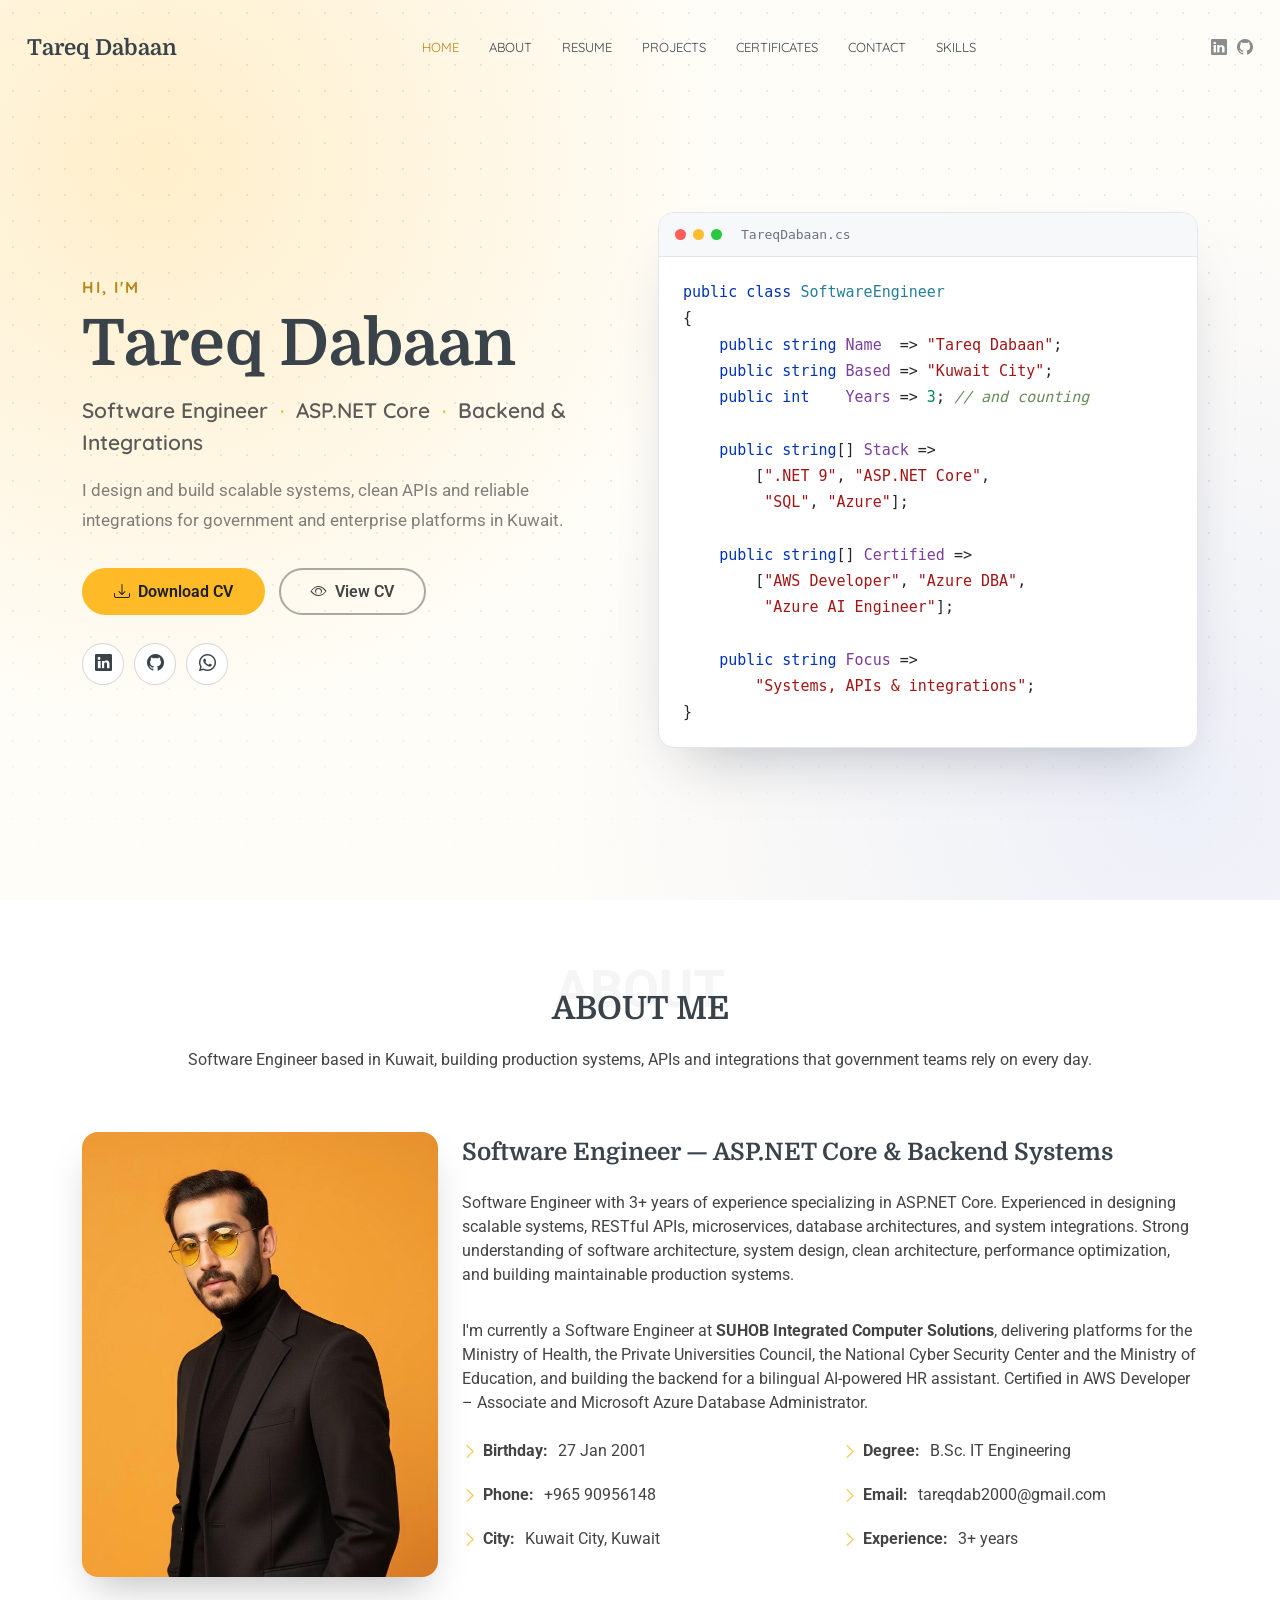
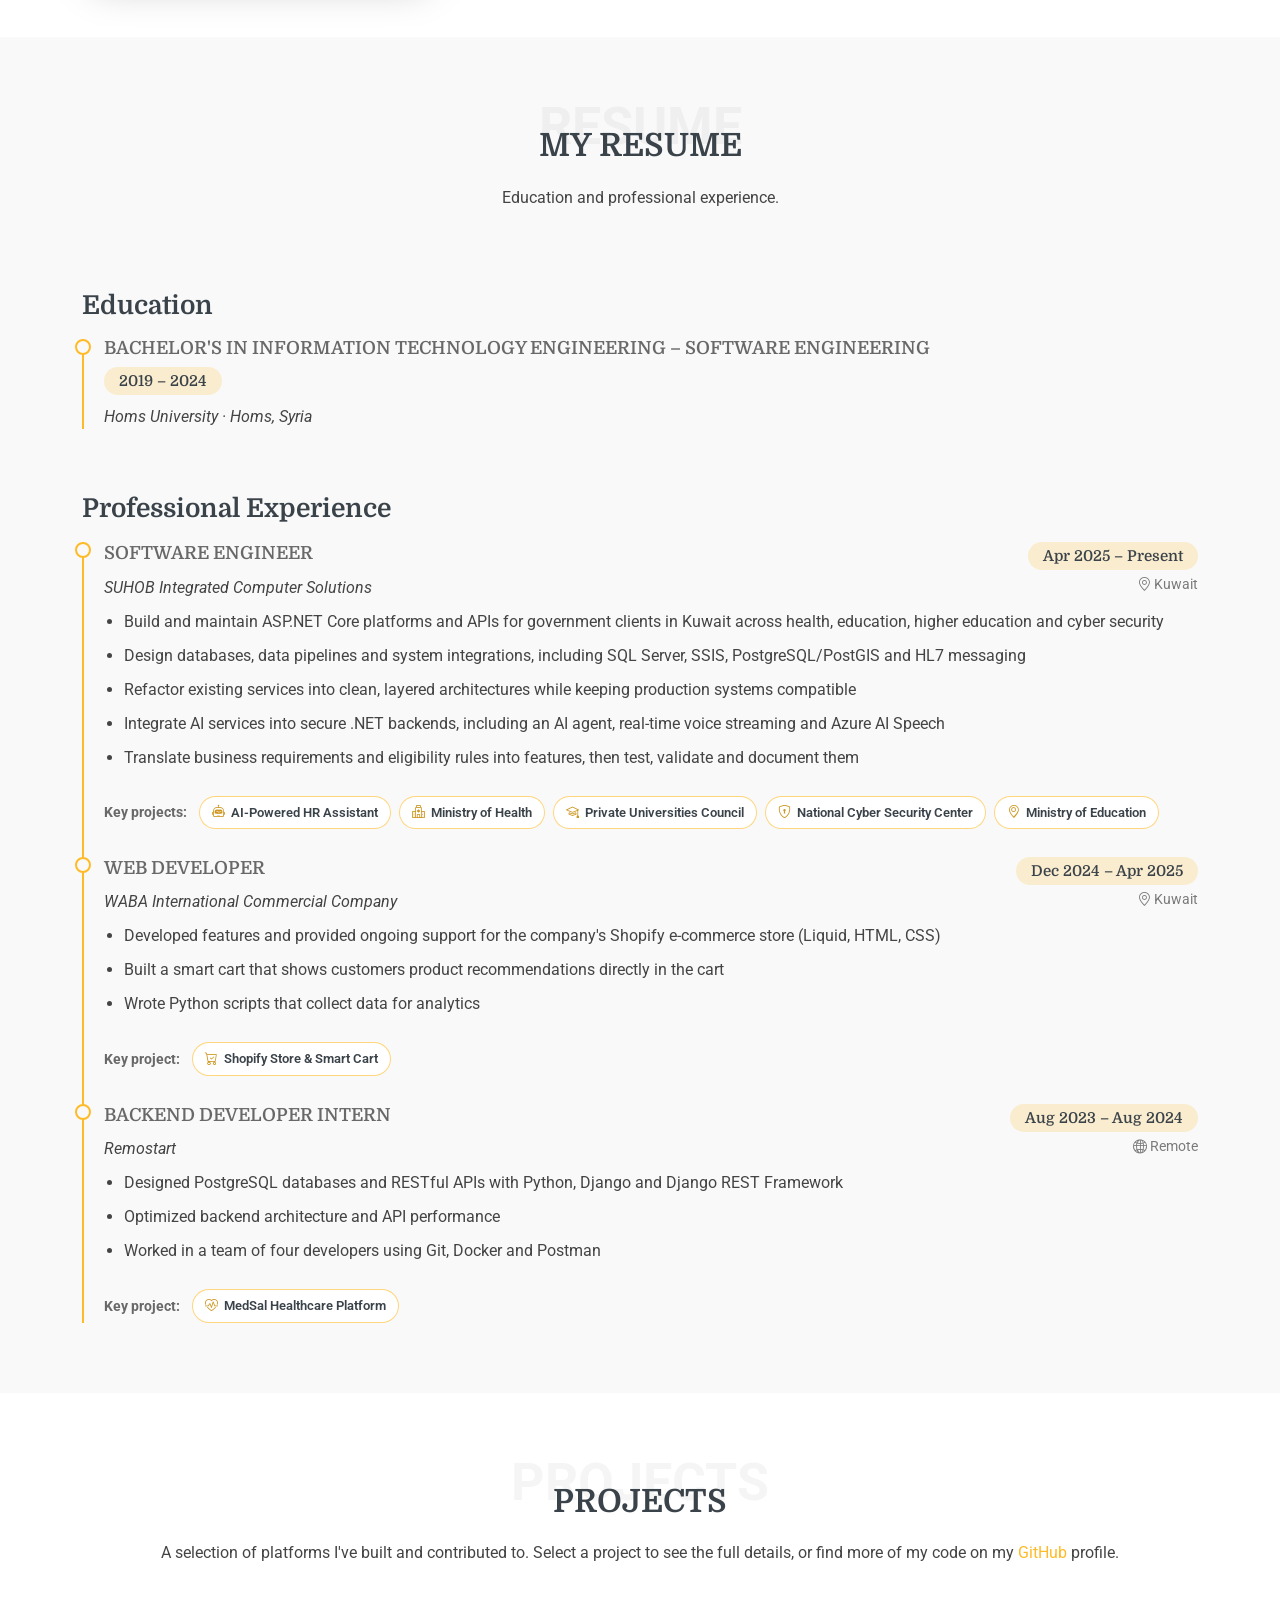
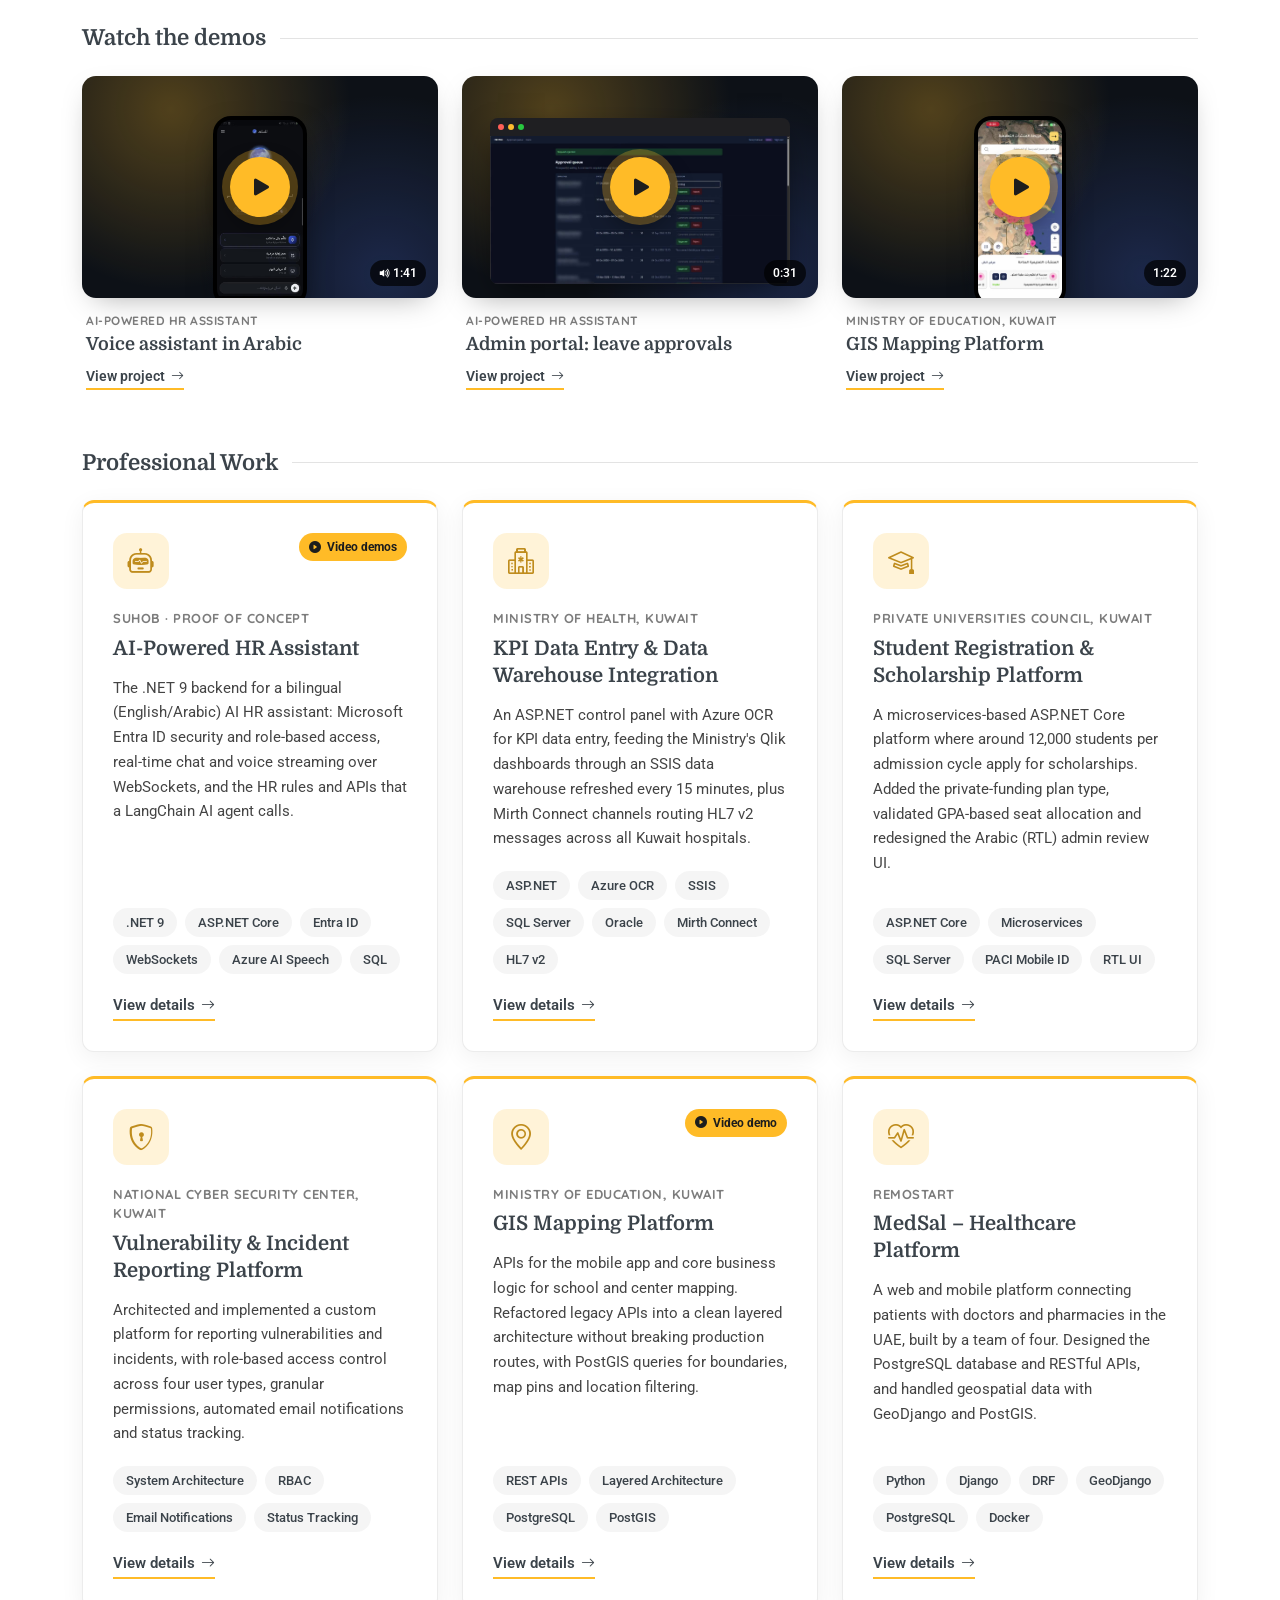
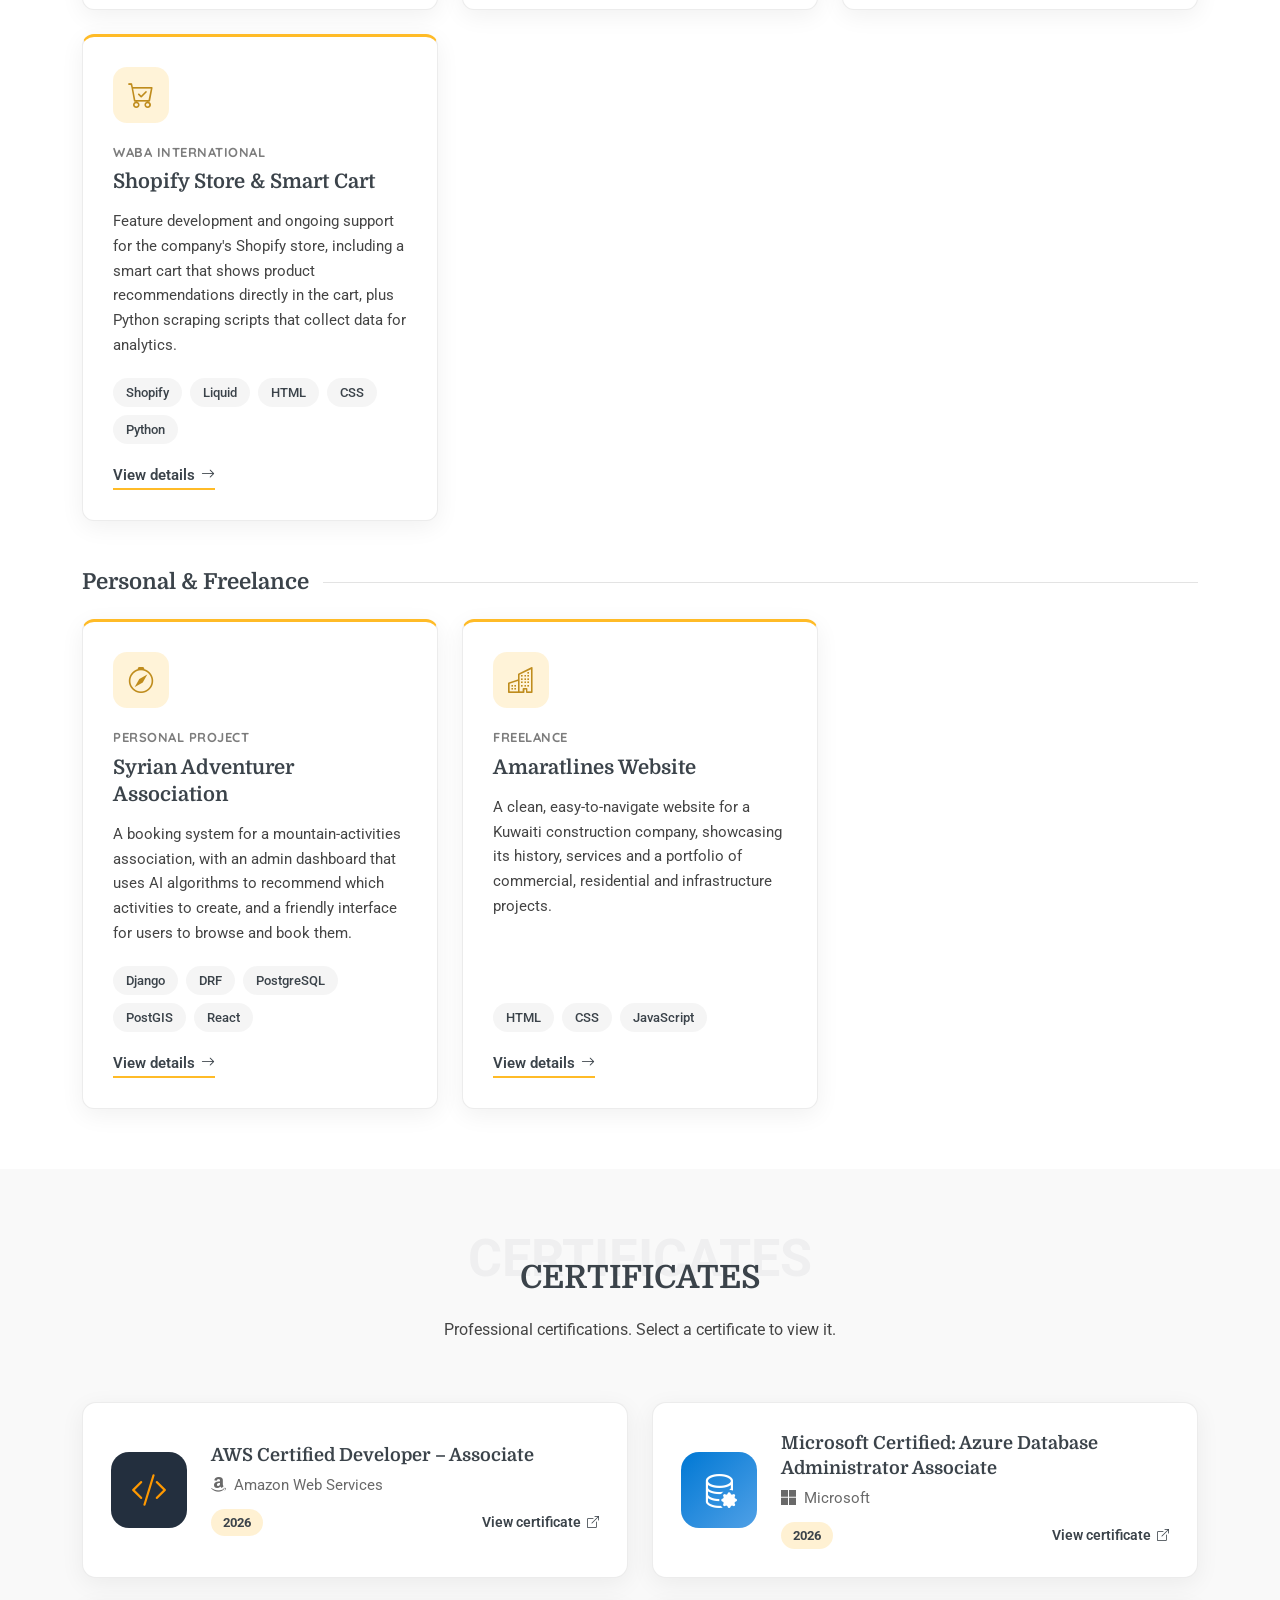
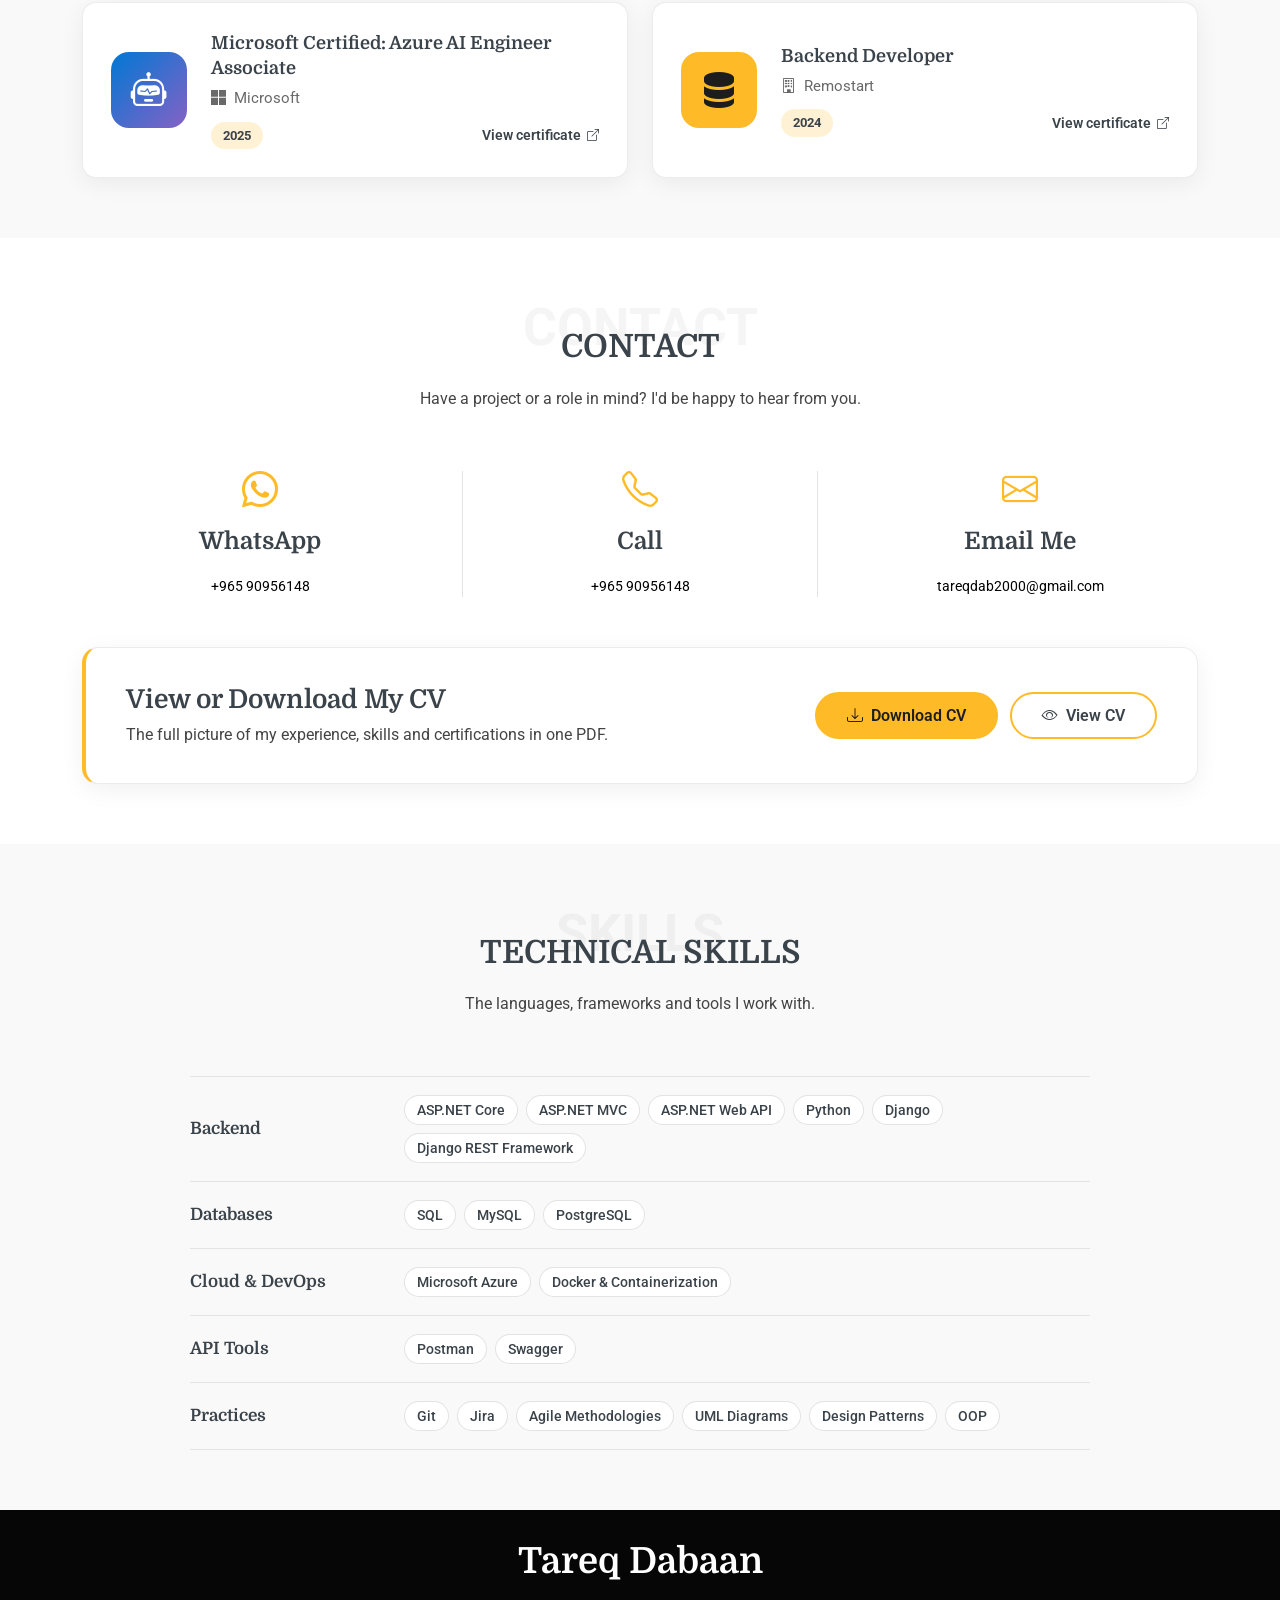
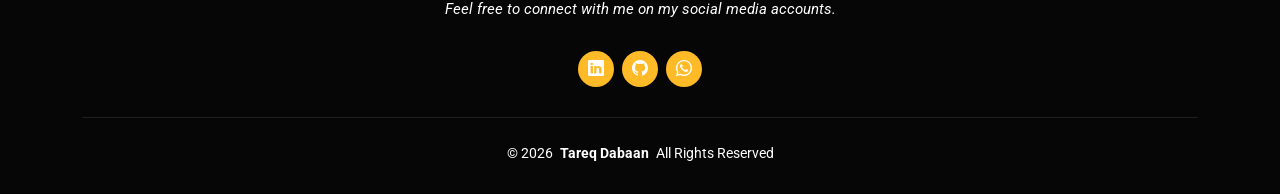
==== commit d3992f70: "Make the hero light - Warm off-white hero background with soft glows and a light dot pattern;   dark" ====
--- a/index.html
+++ b/index.html
@@ -86,7 +86,7 @@
 
     <main class="main">
       <!-- Hero Section -->
-      <section id="hero" class="hero section dark-background">
+      <section id="hero" class="hero section">
         <div class="container">
           <div class="row align-items-center gy-5">
             <div class="col-lg-6 hero-text" data-aos="fade-up" data-aos-delay="100">
--- a/assets/css/main.css
+++ b/assets/css/main.css
@@ -20,7 +20,7 @@
   --nav-mobile-background-color: #ffffff; /* Used as the background color for mobile navigation menu */
   --nav-dropdown-background-color: #ffffff; /* Used as the background color for dropdown items that appear when hovering over primary navigation items */
   --nav-dropdown-color: #444444; /* Used for navigation links of the dropdown items in the navigation menu. */
-  --nav-dropdown-hover-color: #ffbb27; /* Similar to --nav-hover-color, this color is applied to dropdown navigation links when they are hovered over. */
+  --nav-dropdown-hover-color: #c4890f; /* Hover/active link colour in the white mobile menu (a deeper amber so it reads on white) */
 }
 
 
@@ -207,6 +207,14 @@
   .header .navmenu {
     order: 3;
   }
+}
+
+/* Home page: the hero is light, so the header uses dark text until the page is scrolled */
+.index-page:not(.scrolled) .header {
+  --default-color: #3b434a;
+  --heading-color: #3b434a;
+  --nav-color: #3b434a;
+  --nav-hover-color: color-mix(in srgb, var(--accent-color), #000 28%);
 }
 
 .scrolled .header {
@@ -732,9 +740,9 @@
   padding: 130px 0 70px 0;
   overflow: hidden;
   background:
-    radial-gradient(circle at 12% 18%, color-mix(in srgb, var(--accent-color), transparent 83%), transparent 40%),
-    radial-gradient(circle at 92% 88%, rgba(80, 120, 255, 0.17), transparent 45%),
-    #0a0e15;
+    radial-gradient(circle at 12% 18%, color-mix(in srgb, var(--accent-color), transparent 78%), transparent 42%),
+    radial-gradient(circle at 92% 88%, rgba(80, 120, 255, 0.10), transparent 45%),
+    #fffdf8;
 }
 
 /* subtle dot pattern that fades out towards the bottom */
@@ -742,7 +750,7 @@
   content: "";
   position: absolute;
   inset: 0;
-  background-image: radial-gradient(rgba(255, 255, 255, 0.08) 1px, transparent 1px);
+  background-image: radial-gradient(rgba(15, 23, 42, 0.09) 1px, transparent 1px);
   background-size: 26px 26px;
   -webkit-mask-image: linear-gradient(to bottom, #000 55%, transparent);
   mask-image: linear-gradient(to bottom, #000 55%, transparent);
@@ -760,7 +768,7 @@
   font-weight: 700;
   letter-spacing: 2px;
   text-transform: uppercase;
-  color: var(--accent-color);
+  color: color-mix(in srgb, var(--accent-color), #000 28%);
   margin-bottom: 10px;
 }
 
@@ -823,9 +831,9 @@
   align-items: center;
   justify-content: center;
   font-size: 17px;
-  color: var(--default-color);
-  border: 1px solid rgba(255, 255, 255, 0.2);
-  background: rgba(255, 255, 255, 0.04);
+  color: var(--heading-color);
+  border: 1px solid color-mix(in srgb, var(--default-color), transparent 78%);
+  background: var(--surface-color);
   transition: 0.3s;
 }
 
@@ -841,9 +849,9 @@
   margin: 0 0 0 auto;
   border-radius: 16px;
   overflow: hidden;
-  background: #0f141d;
-  border: 1px solid rgba(255, 255, 255, 0.1);
-  box-shadow: 0 40px 80px -30px rgba(0, 0, 0, 0.85);
+  background: #ffffff;
+  border: 1px solid #e3e6ea;
+  box-shadow: 0 30px 60px -28px rgba(15, 23, 42, 0.28);
 }
 
 .hero .hero-code-bar {
@@ -851,8 +859,8 @@
   align-items: center;
   gap: 7px;
   padding: 12px 16px;
-  background: #161c27;
-  border-bottom: 1px solid rgba(255, 255, 255, 0.06);
+  background: #f6f8fa;
+  border-bottom: 1px solid #e3e6ea;
 }
 
 .hero .hero-code-bar span {
@@ -874,7 +882,7 @@
   margin-left: 12px;
   font-style: normal;
   font-size: 13px;
-  color: rgba(255, 255, 255, 0.55);
+  color: #6b7280;
   font-family: ui-monospace, "Cascadia Code", Consolas, "DejaVu Sans Mono", monospace;
 }
 
@@ -884,18 +892,18 @@
   font-family: ui-monospace, "Cascadia Code", Consolas, "DejaVu Sans Mono", monospace;
   font-size: 15px;
   line-height: 1.75;
-  color: #d4d4d4;
+  color: #24292f;
   white-space: pre;
   overflow-x: auto;
 }
 
-/* syntax colours */
-.hero-code .k { color: #569cd6; }
-.hero-code .t { color: #4ec9b0; }
-.hero-code .s { color: #ce9178; }
-.hero-code .n { color: #b5cea8; }
-.hero-code .c { color: #6a9955; }
-.hero-code .p { color: #9cdcfe; }
+/* syntax colours (light editor theme) */
+.hero-code .k { color: #0033b3; }
+.hero-code .t { color: #267f99; }
+.hero-code .s { color: #a31515; }
+.hero-code .n { color: #098658; }
+.hero-code .c { color: #6a8a5a; font-style: italic; }
+.hero-code .p { color: #7a3e9d; }
 
 @media (max-width: 991px) {
   .hero .hero-text {
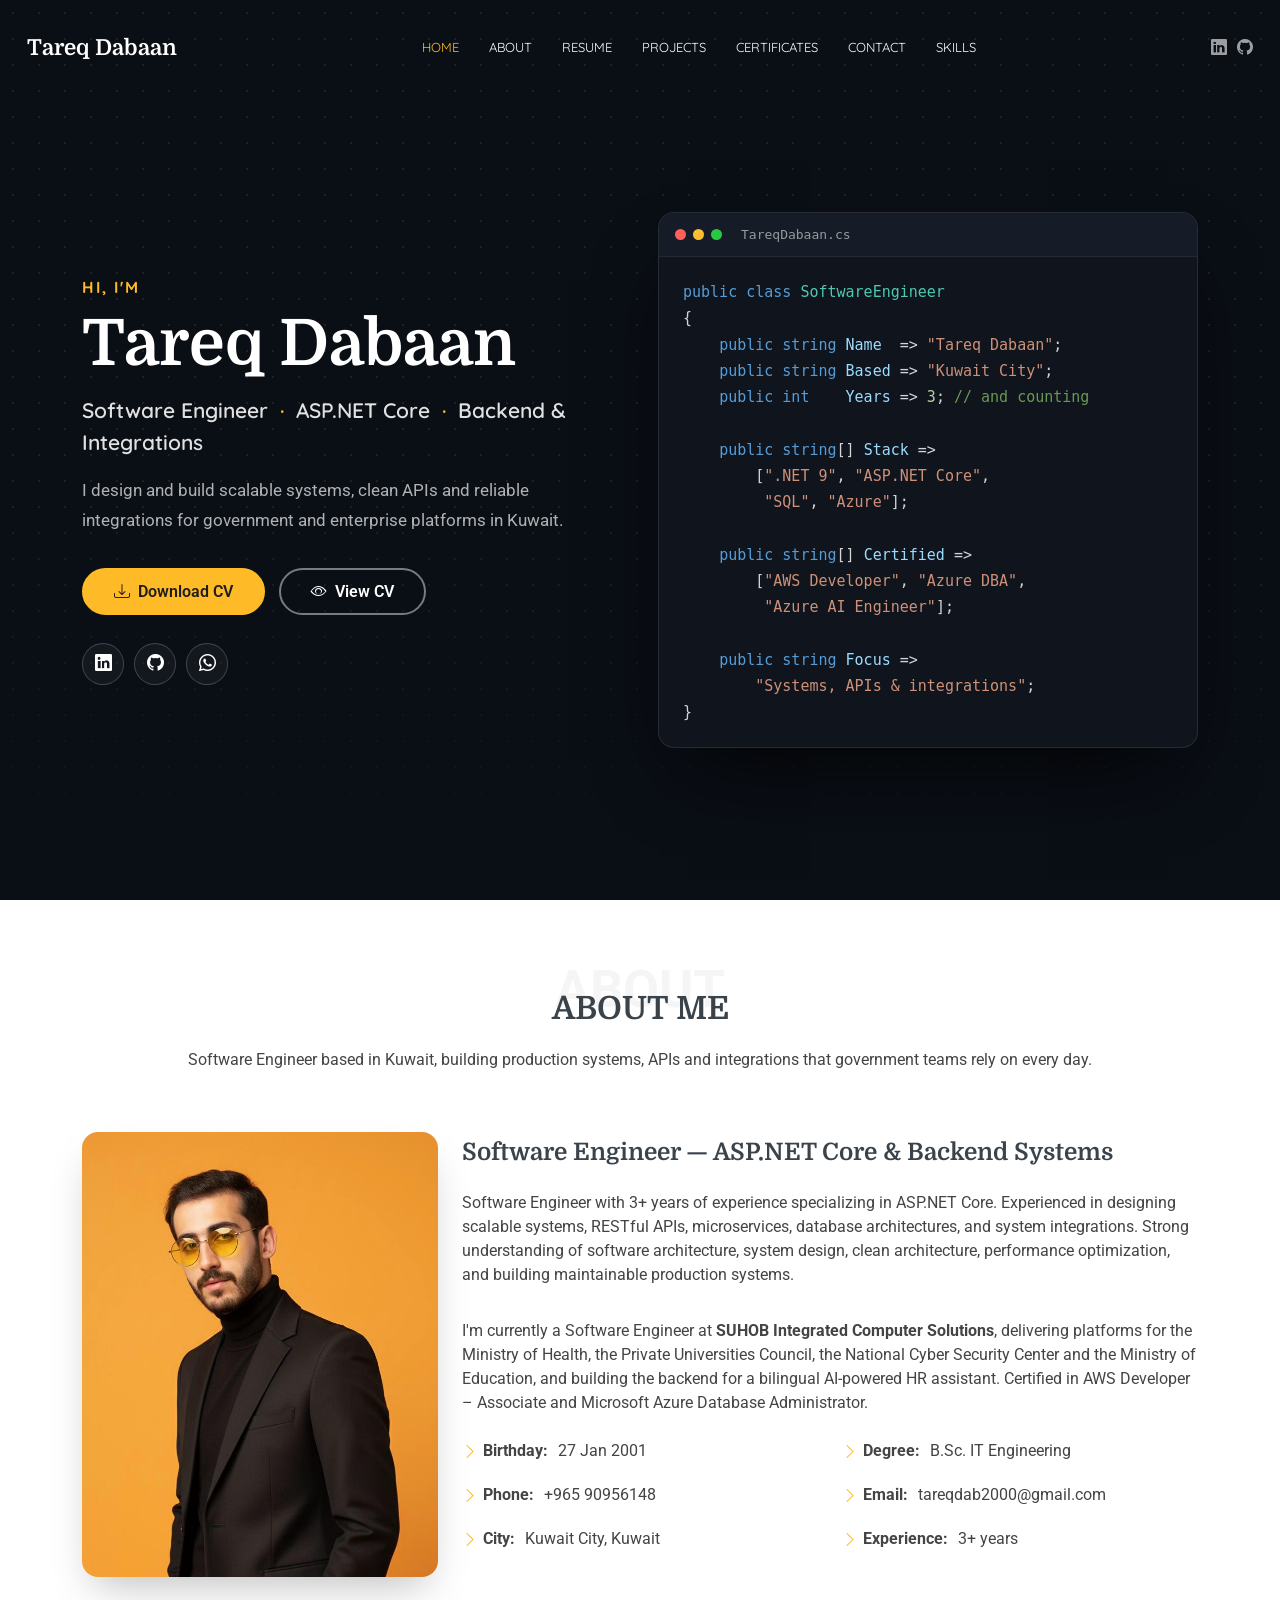
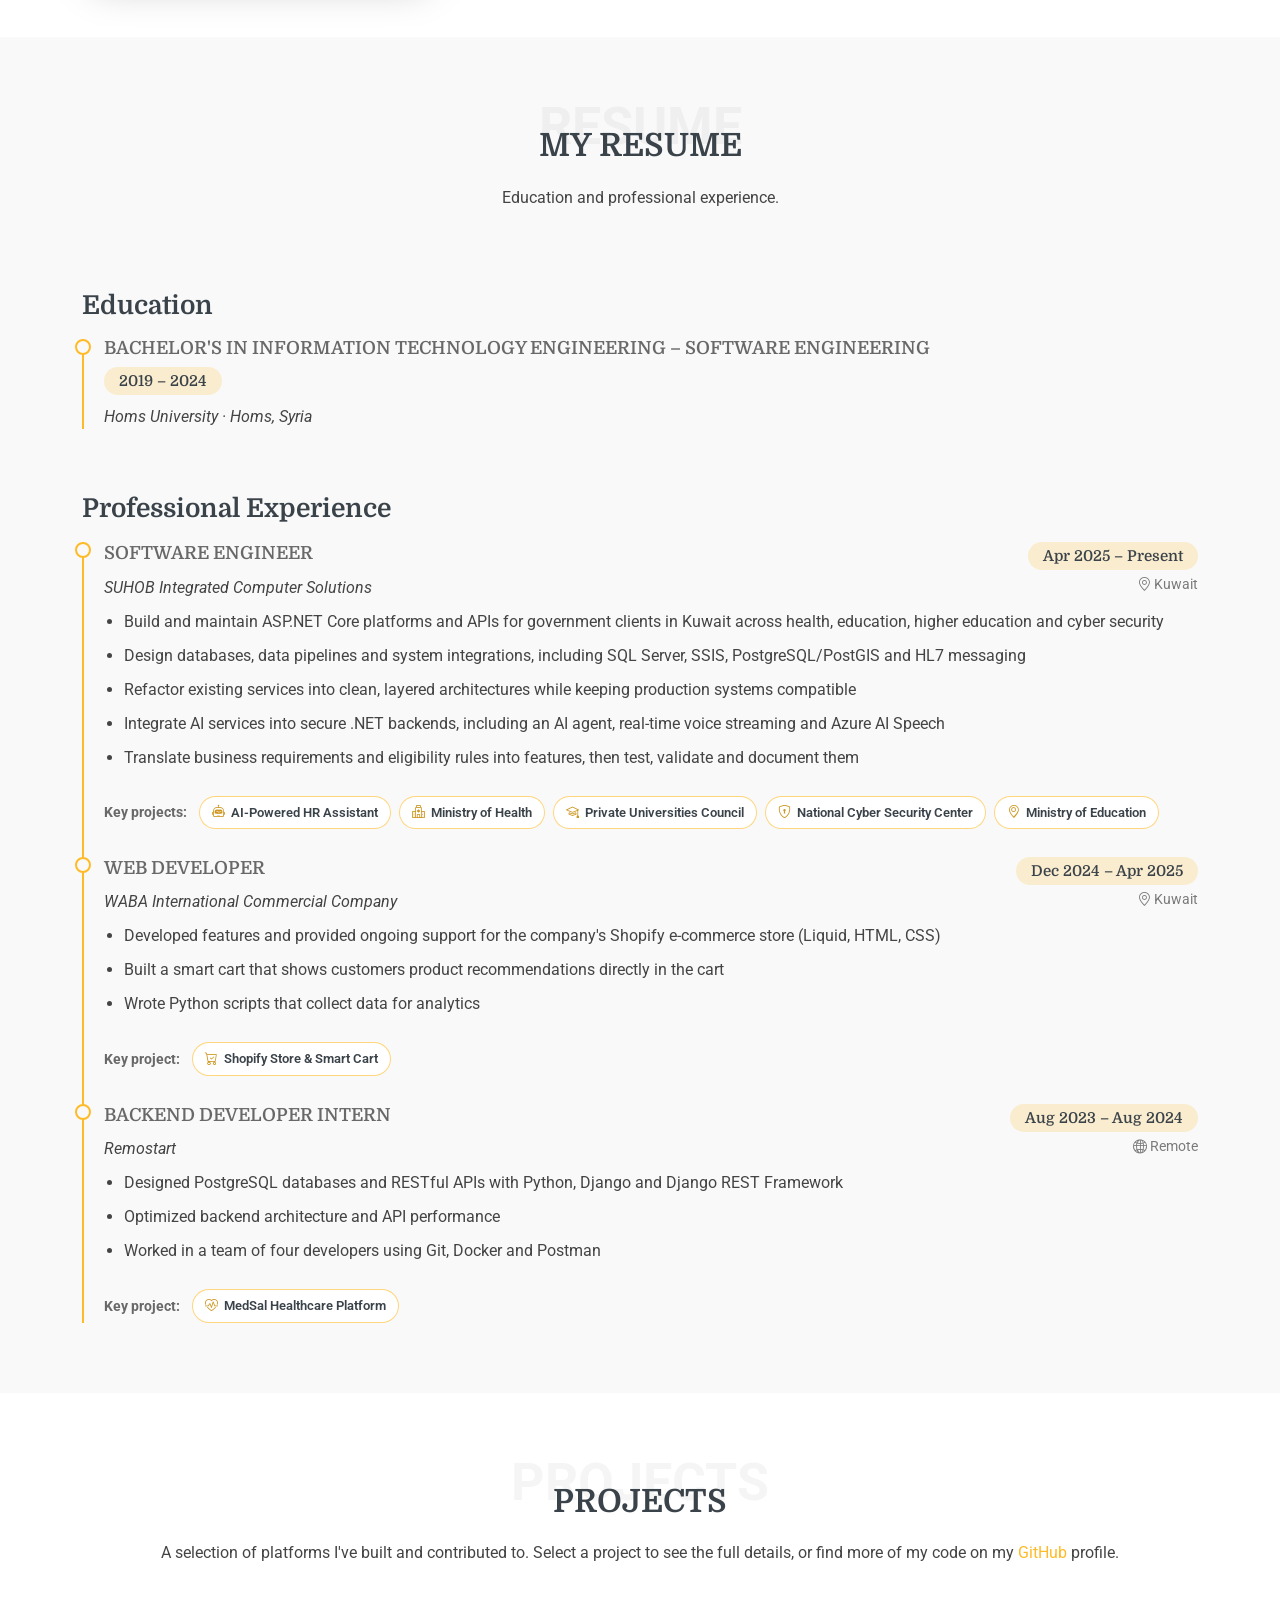
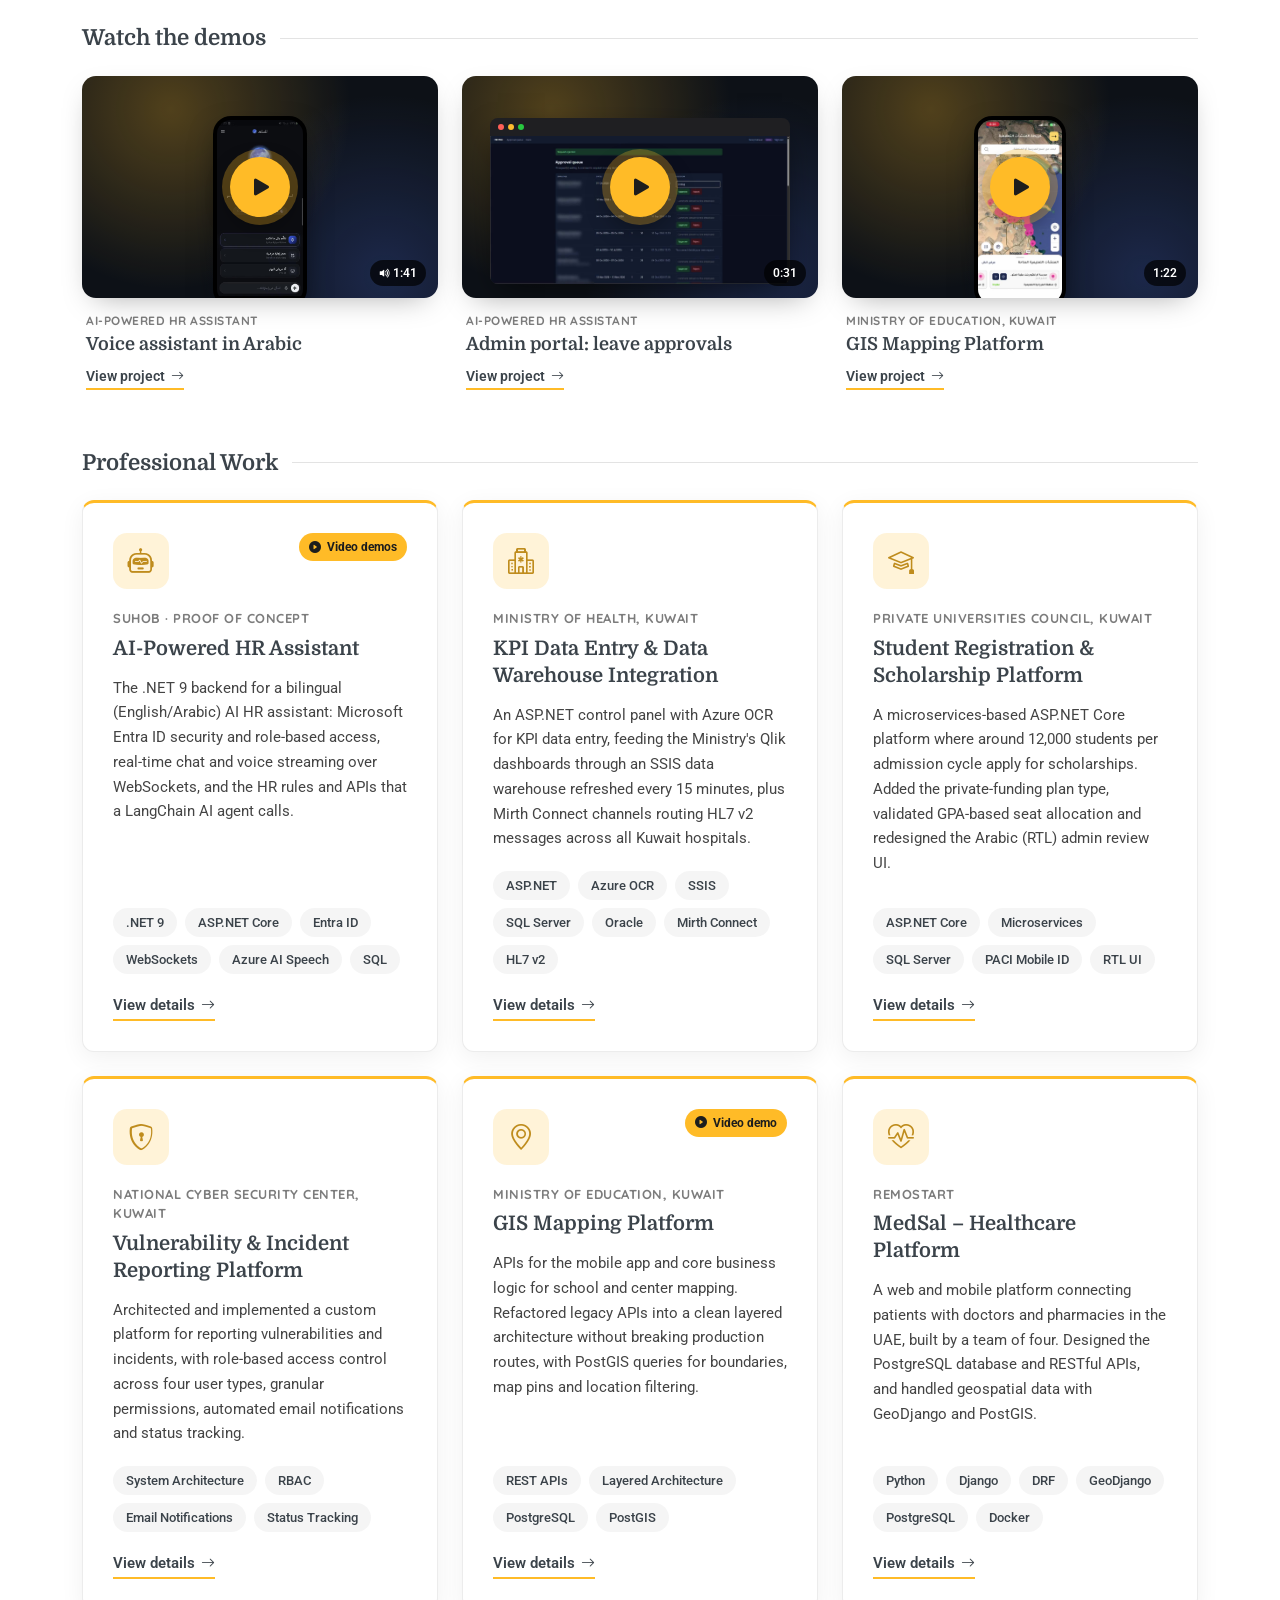
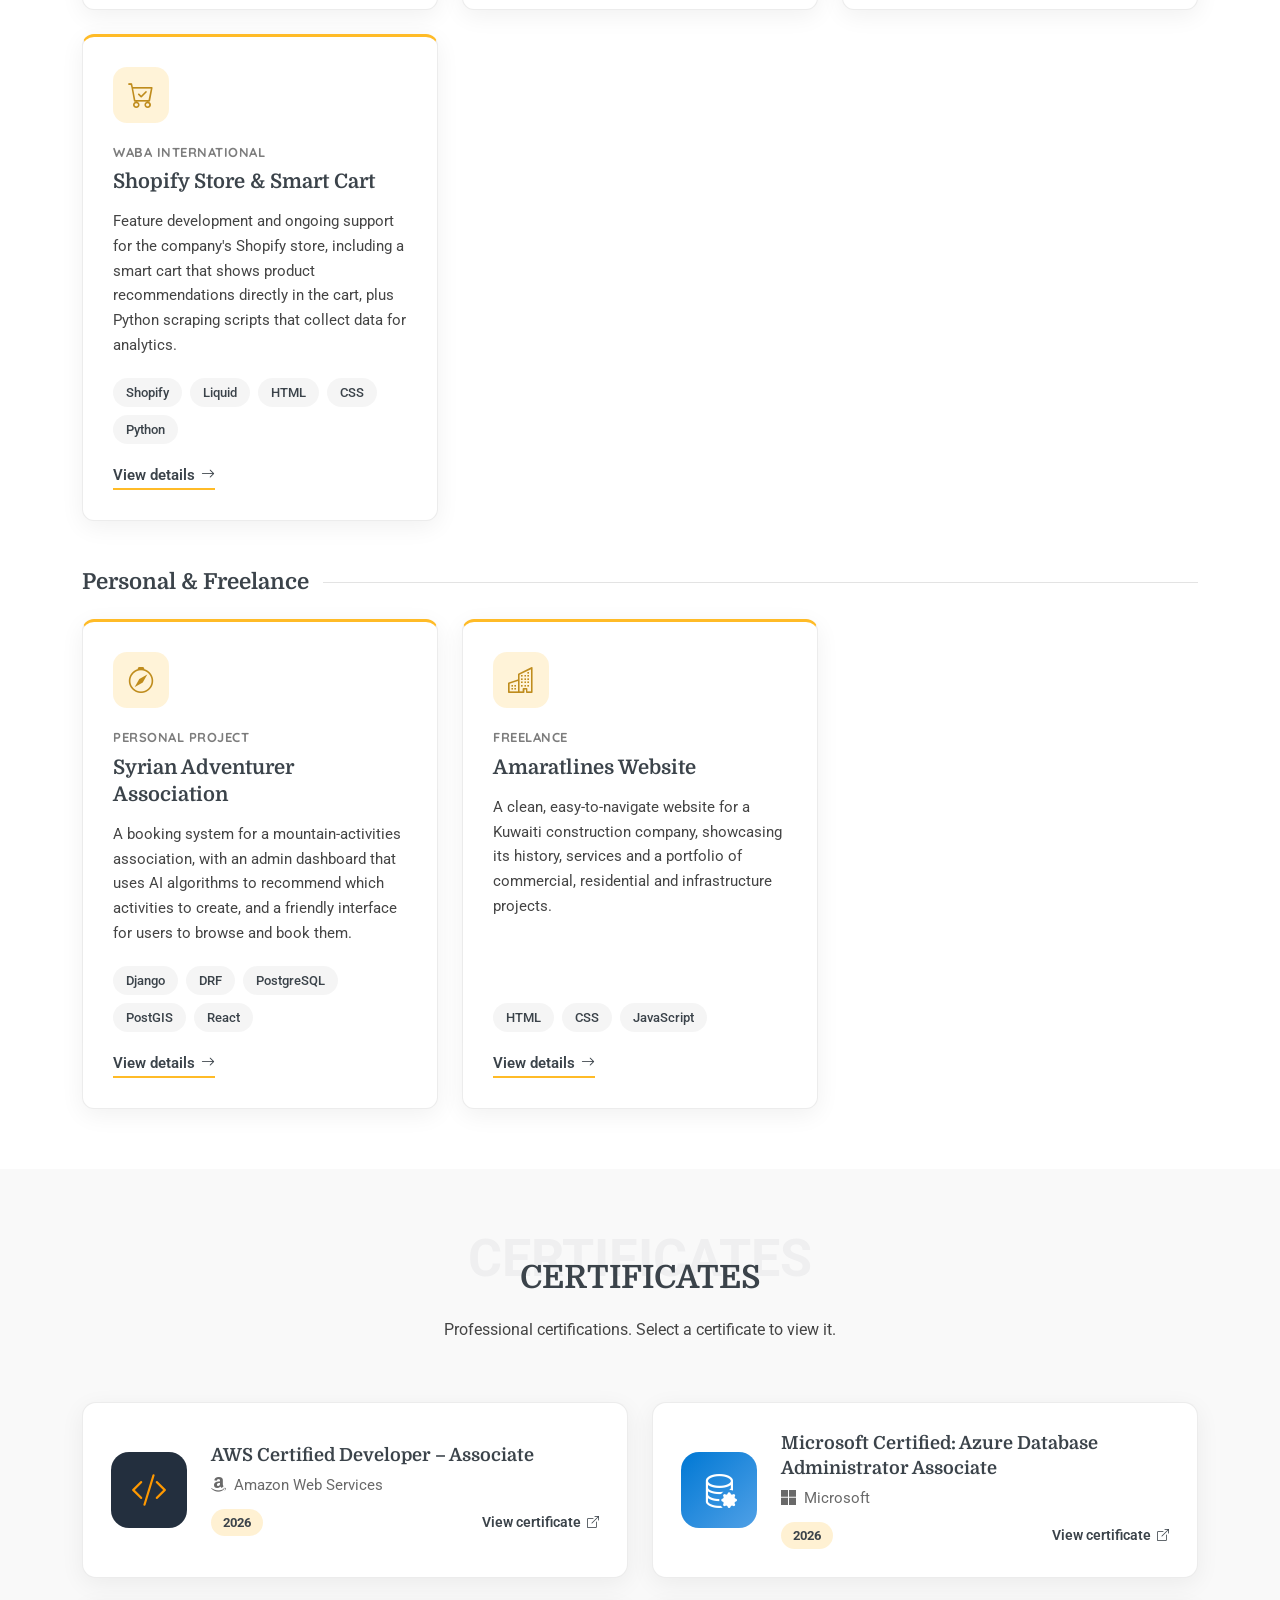
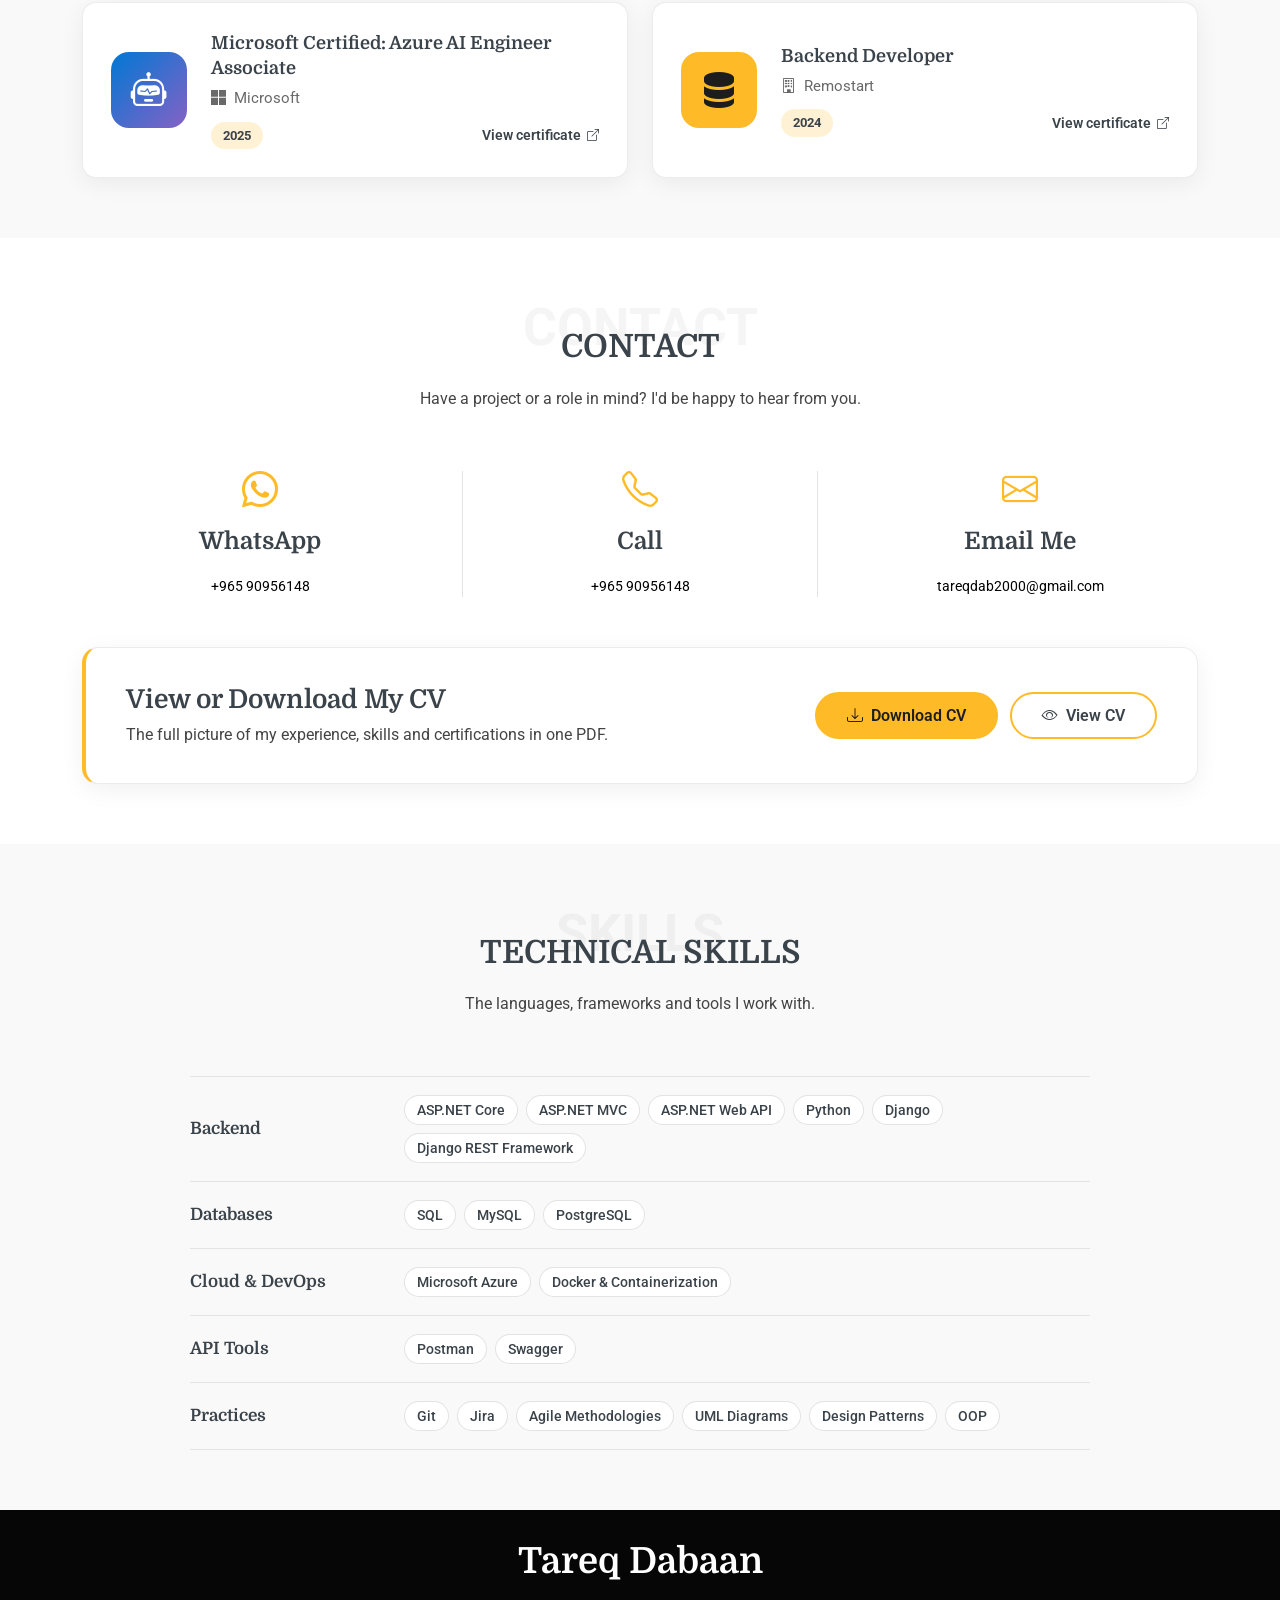
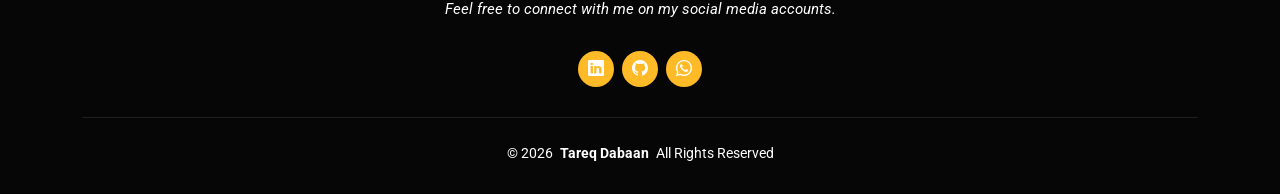
==== commit 7d0c75b6: "Go back to the dark hero, without the coloured glows Revert the light hero (d3992f7) and use a plain" ====
--- a/index.html
+++ b/index.html
@@ -86,7 +86,7 @@
 
     <main class="main">
       <!-- Hero Section -->
-      <section id="hero" class="hero section">
+      <section id="hero" class="hero section dark-background">
         <div class="container">
           <div class="row align-items-center gy-5">
             <div class="col-lg-6 hero-text" data-aos="fade-up" data-aos-delay="100">
--- a/assets/css/main.css
+++ b/assets/css/main.css
@@ -207,14 +207,6 @@
   .header .navmenu {
     order: 3;
   }
-}
-
-/* Home page: the hero is light, so the header uses dark text until the page is scrolled */
-.index-page:not(.scrolled) .header {
-  --default-color: #3b434a;
-  --heading-color: #3b434a;
-  --nav-color: #3b434a;
-  --nav-hover-color: color-mix(in srgb, var(--accent-color), #000 28%);
 }
 
 .scrolled .header {
@@ -739,10 +731,7 @@
   align-items: center;
   padding: 130px 0 70px 0;
   overflow: hidden;
-  background:
-    radial-gradient(circle at 12% 18%, color-mix(in srgb, var(--accent-color), transparent 78%), transparent 42%),
-    radial-gradient(circle at 92% 88%, rgba(80, 120, 255, 0.10), transparent 45%),
-    #fffdf8;
+  background: #0a0e15;
 }
 
 /* subtle dot pattern that fades out towards the bottom */
@@ -750,7 +739,7 @@
   content: "";
   position: absolute;
   inset: 0;
-  background-image: radial-gradient(rgba(15, 23, 42, 0.09) 1px, transparent 1px);
+  background-image: radial-gradient(rgba(255, 255, 255, 0.08) 1px, transparent 1px);
   background-size: 26px 26px;
   -webkit-mask-image: linear-gradient(to bottom, #000 55%, transparent);
   mask-image: linear-gradient(to bottom, #000 55%, transparent);
@@ -768,7 +757,7 @@
   font-weight: 700;
   letter-spacing: 2px;
   text-transform: uppercase;
-  color: color-mix(in srgb, var(--accent-color), #000 28%);
+  color: var(--accent-color);
   margin-bottom: 10px;
 }
 
@@ -831,9 +820,9 @@
   align-items: center;
   justify-content: center;
   font-size: 17px;
-  color: var(--heading-color);
-  border: 1px solid color-mix(in srgb, var(--default-color), transparent 78%);
-  background: var(--surface-color);
+  color: var(--default-color);
+  border: 1px solid rgba(255, 255, 255, 0.2);
+  background: rgba(255, 255, 255, 0.04);
   transition: 0.3s;
 }
 
@@ -849,9 +838,9 @@
   margin: 0 0 0 auto;
   border-radius: 16px;
   overflow: hidden;
-  background: #ffffff;
-  border: 1px solid #e3e6ea;
-  box-shadow: 0 30px 60px -28px rgba(15, 23, 42, 0.28);
+  background: #0f141d;
+  border: 1px solid rgba(255, 255, 255, 0.1);
+  box-shadow: 0 40px 80px -30px rgba(0, 0, 0, 0.85);
 }
 
 .hero .hero-code-bar {
@@ -859,8 +848,8 @@
   align-items: center;
   gap: 7px;
   padding: 12px 16px;
-  background: #f6f8fa;
-  border-bottom: 1px solid #e3e6ea;
+  background: #161c27;
+  border-bottom: 1px solid rgba(255, 255, 255, 0.06);
 }
 
 .hero .hero-code-bar span {
@@ -882,7 +871,7 @@
   margin-left: 12px;
   font-style: normal;
   font-size: 13px;
-  color: #6b7280;
+  color: rgba(255, 255, 255, 0.55);
   font-family: ui-monospace, "Cascadia Code", Consolas, "DejaVu Sans Mono", monospace;
 }
 
@@ -892,18 +881,18 @@
   font-family: ui-monospace, "Cascadia Code", Consolas, "DejaVu Sans Mono", monospace;
   font-size: 15px;
   line-height: 1.75;
-  color: #24292f;
+  color: #d4d4d4;
   white-space: pre;
   overflow-x: auto;
 }
 
-/* syntax colours (light editor theme) */
-.hero-code .k { color: #0033b3; }
-.hero-code .t { color: #267f99; }
-.hero-code .s { color: #a31515; }
-.hero-code .n { color: #098658; }
-.hero-code .c { color: #6a8a5a; font-style: italic; }
-.hero-code .p { color: #7a3e9d; }
+/* syntax colours */
+.hero-code .k { color: #569cd6; }
+.hero-code .t { color: #4ec9b0; }
+.hero-code .s { color: #ce9178; }
+.hero-code .n { color: #b5cea8; }
+.hero-code .c { color: #6a9955; }
+.hero-code .p { color: #9cdcfe; }
 
 @media (max-width: 991px) {
   .hero .hero-text {
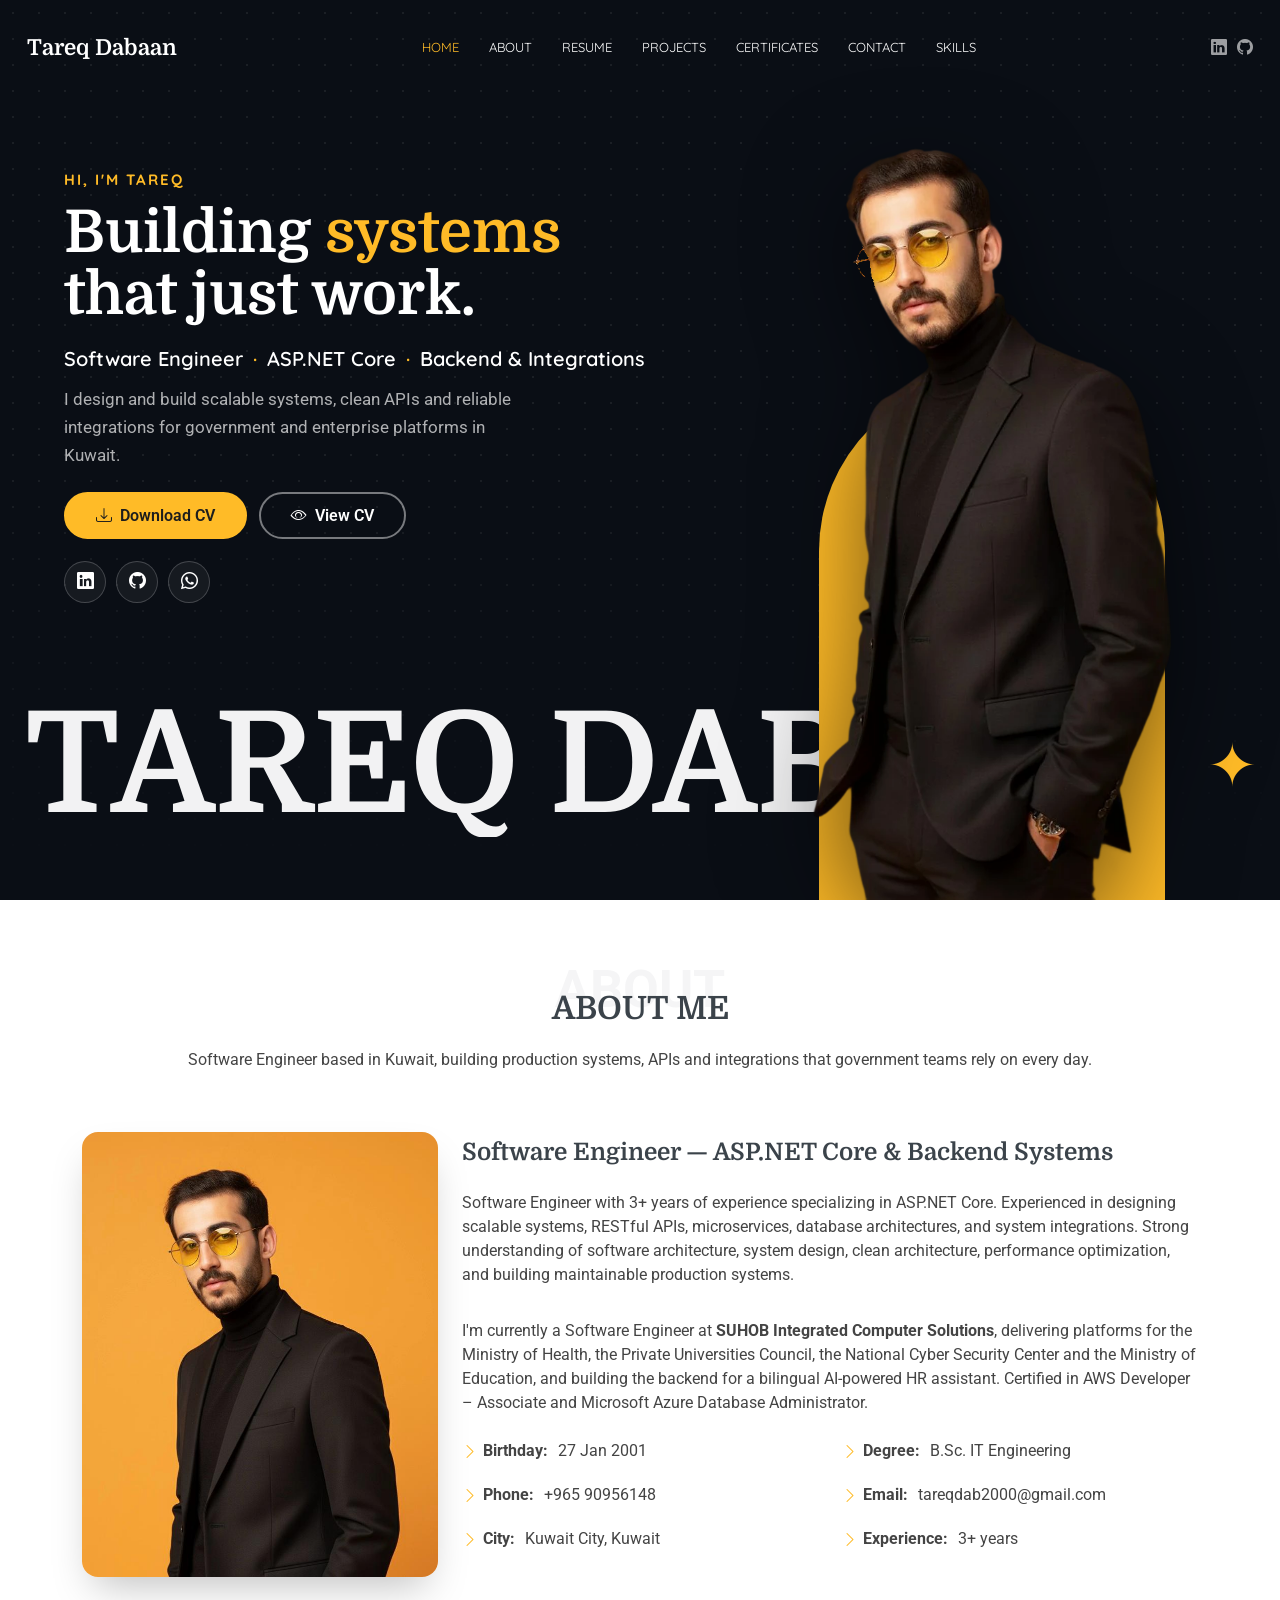
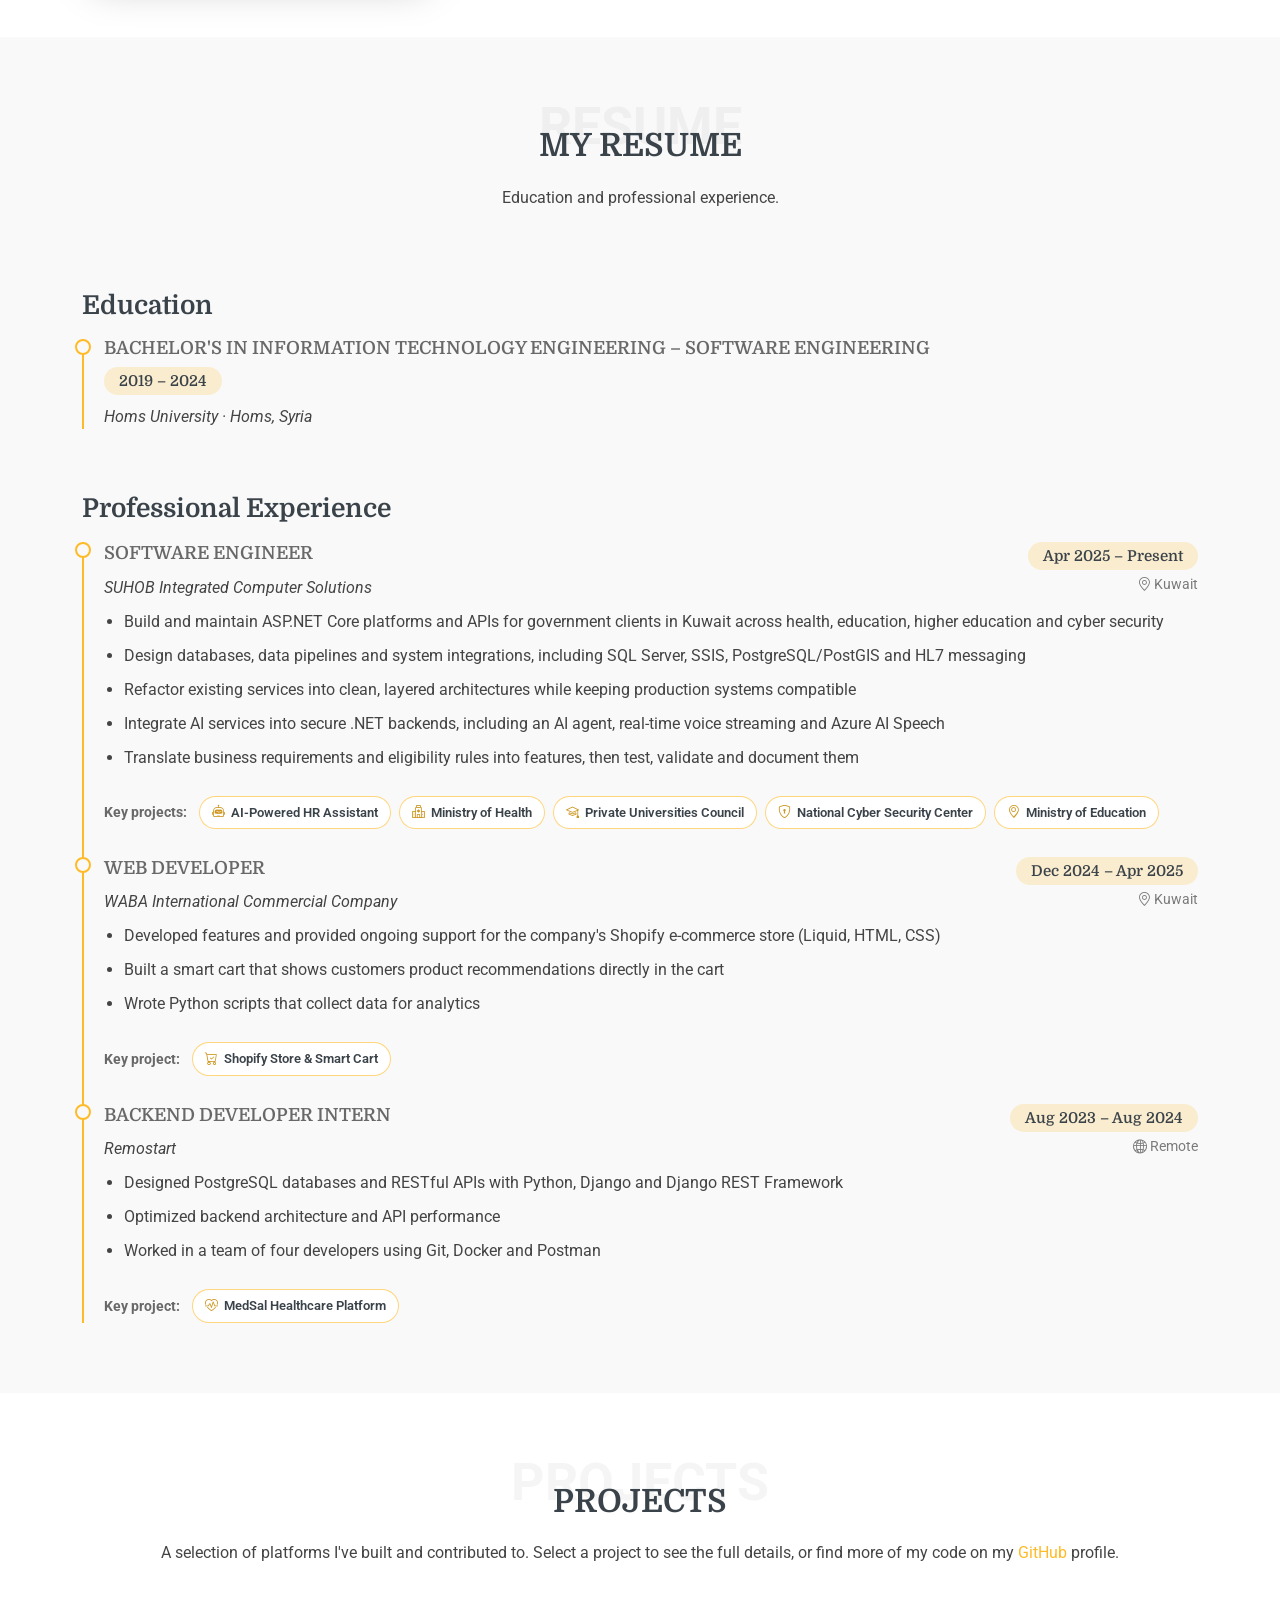
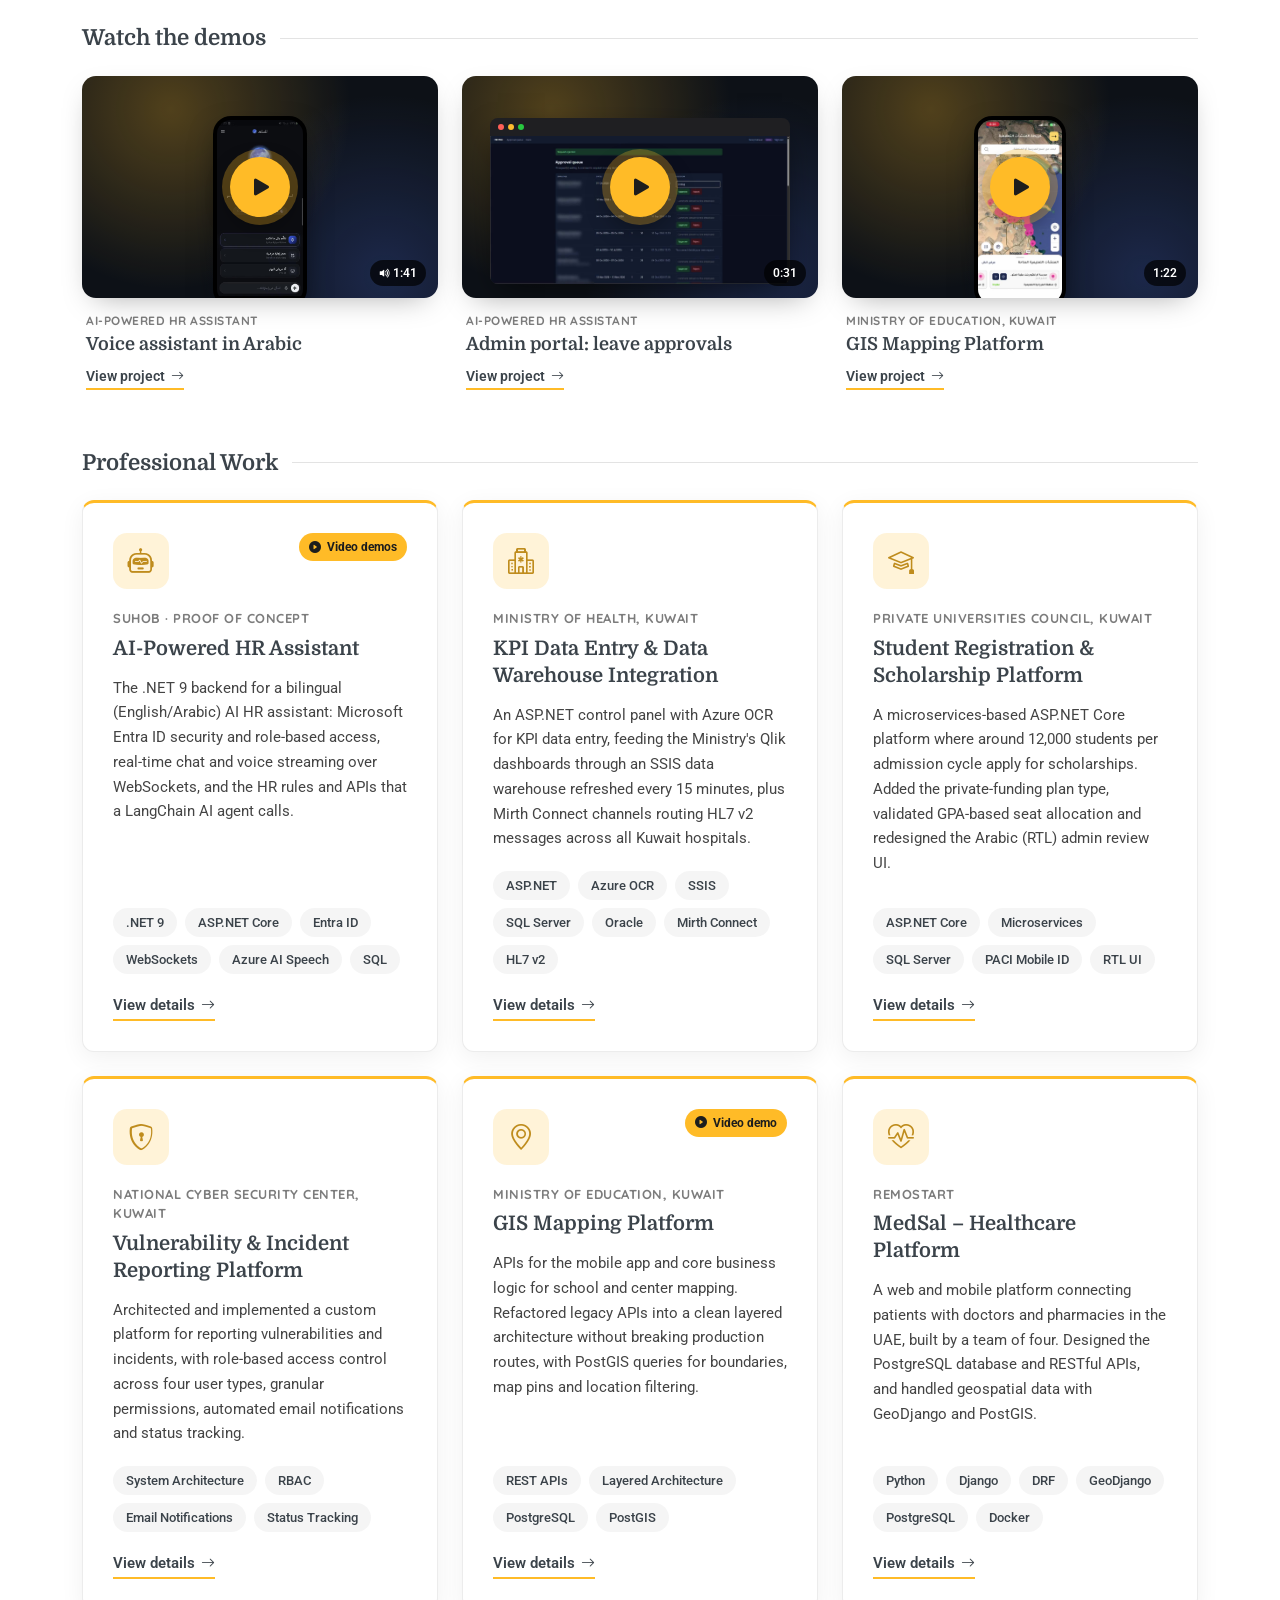
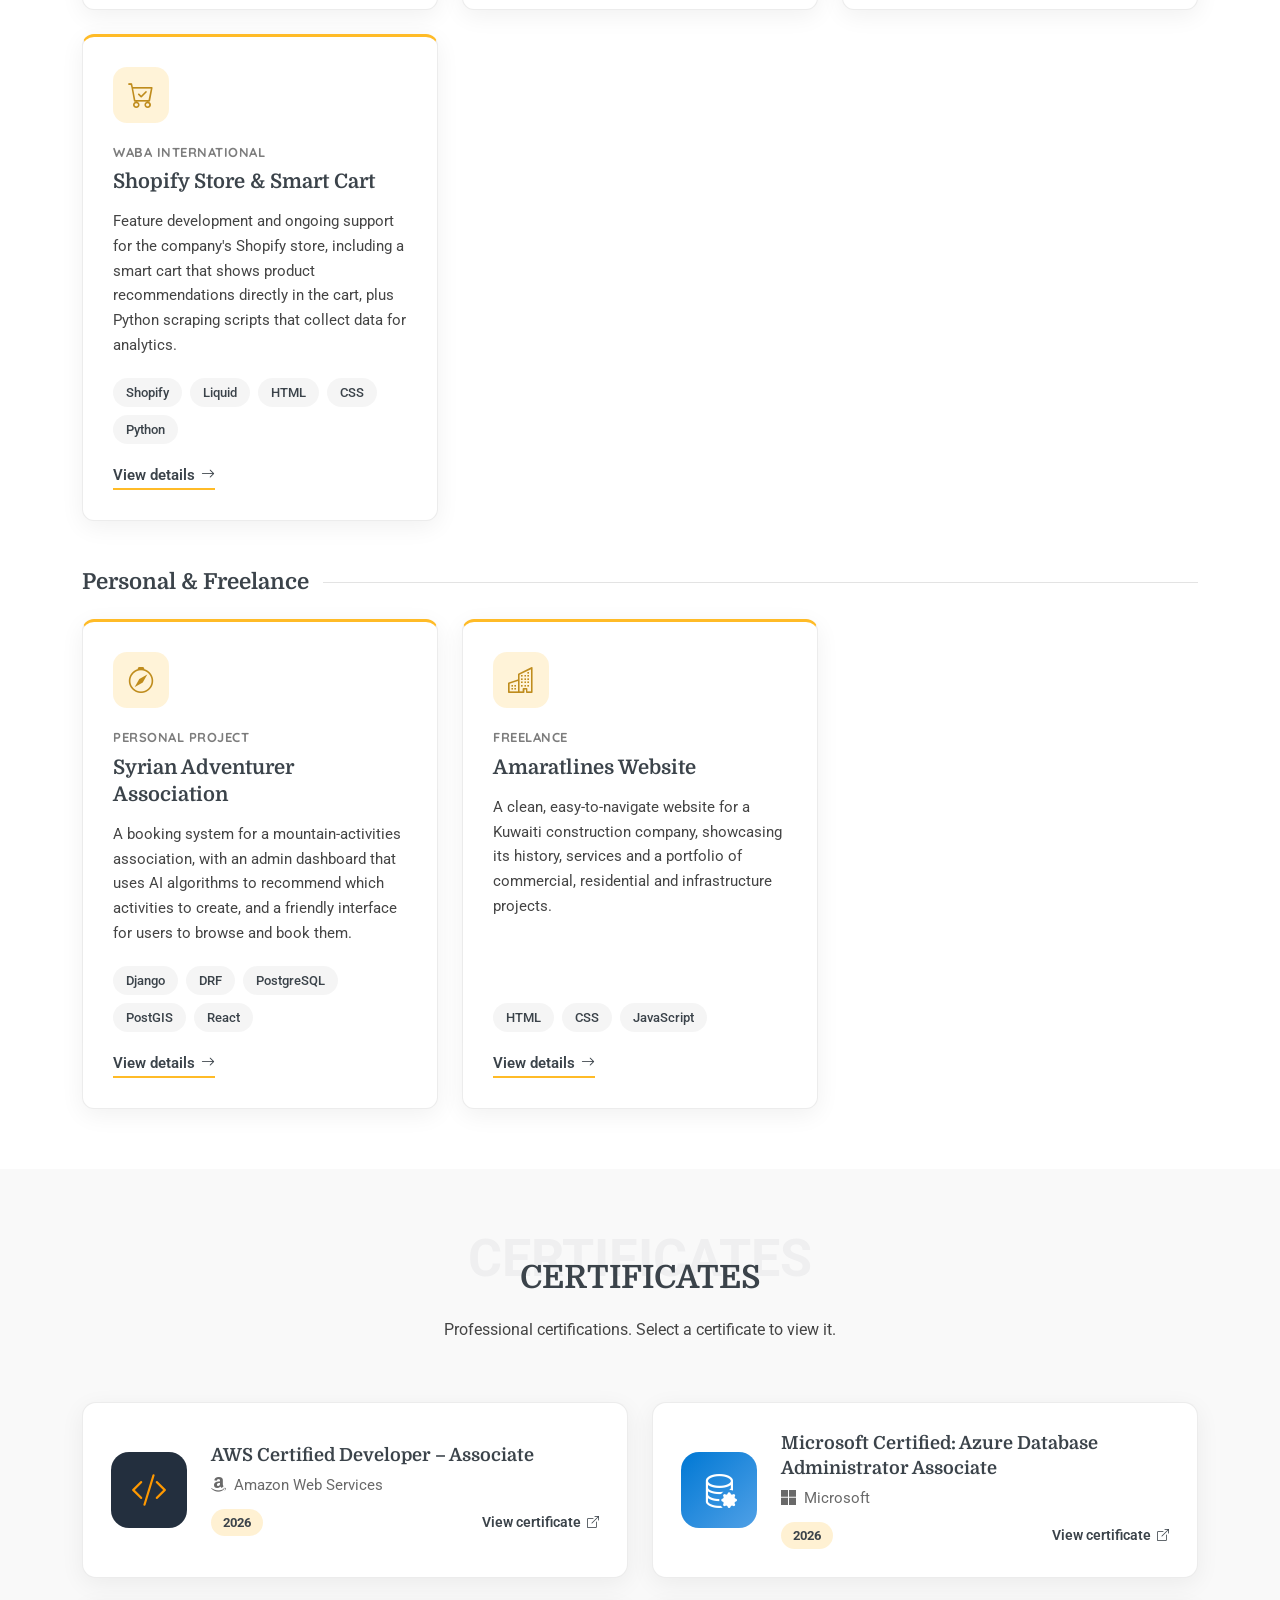
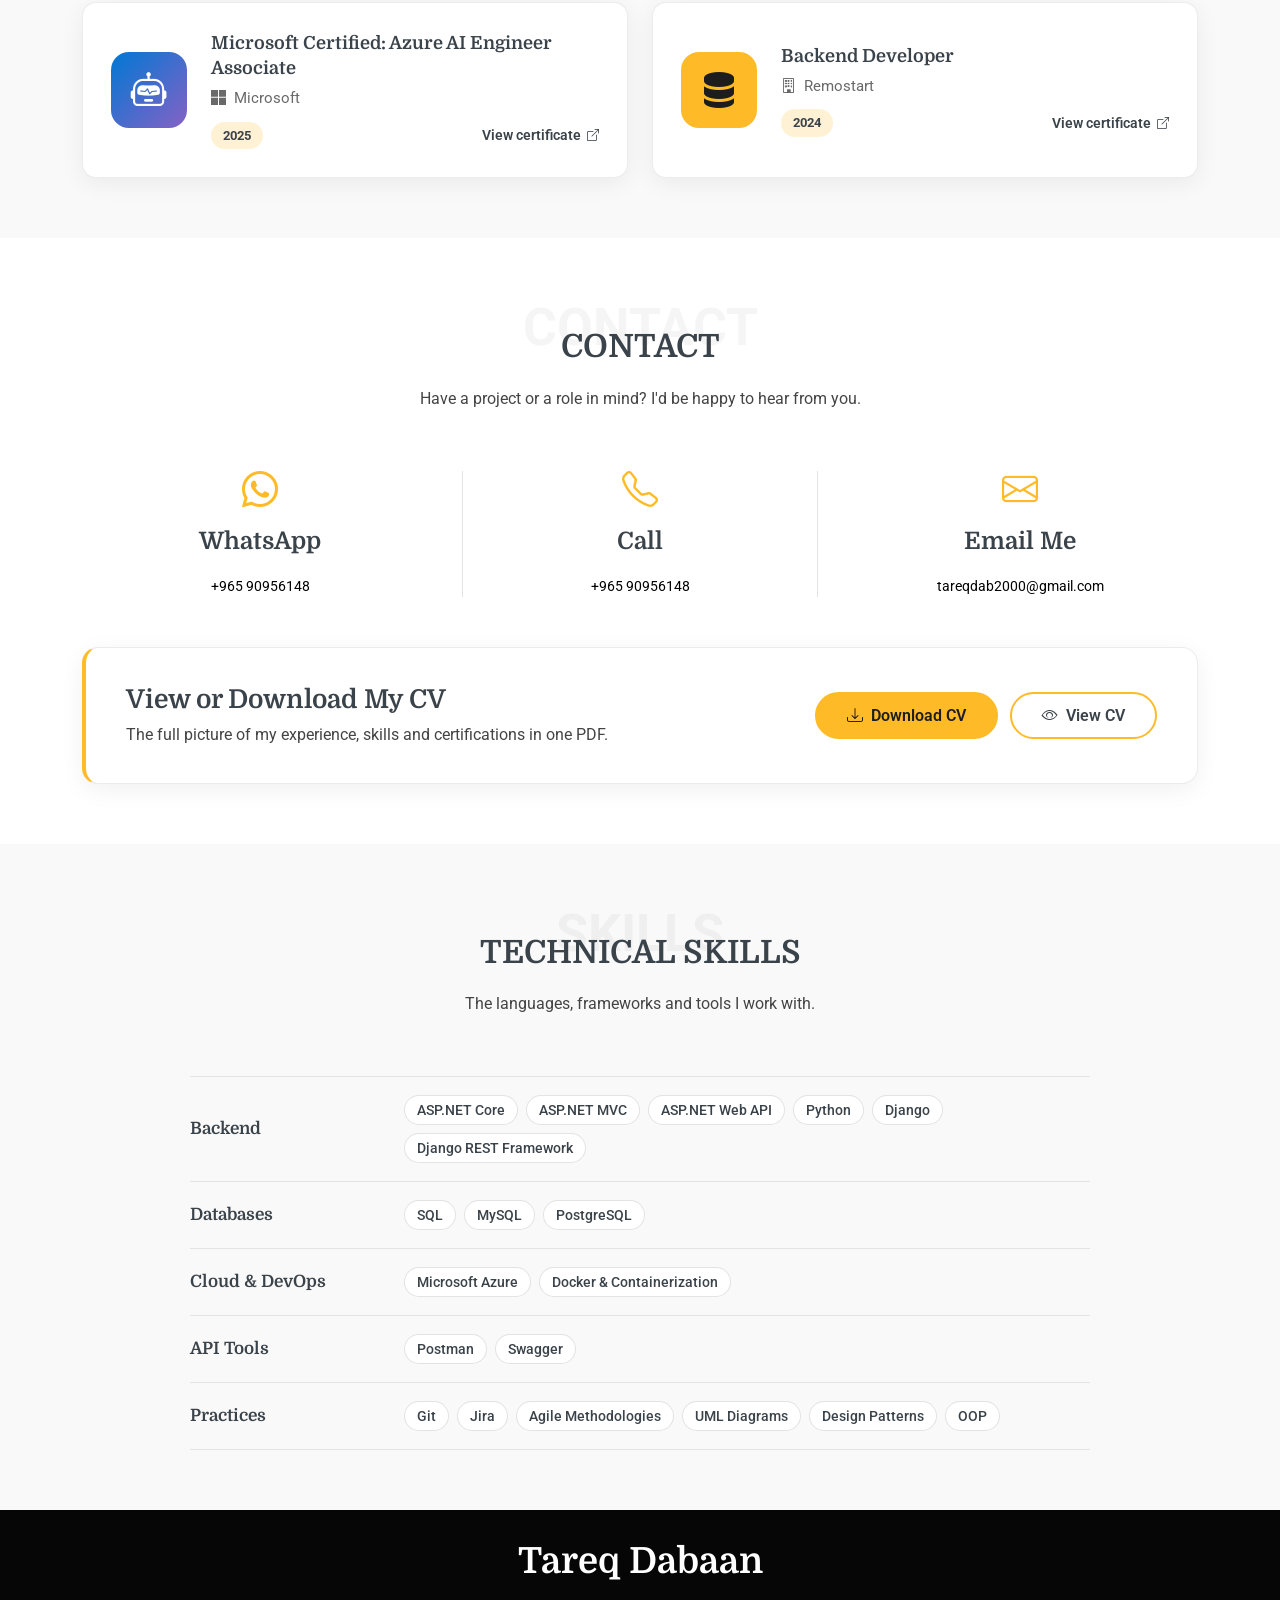
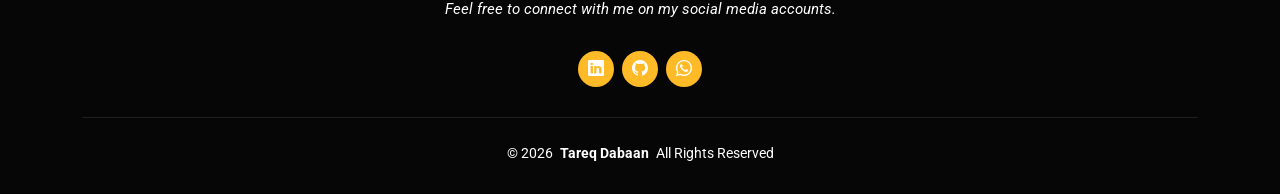
==== commit d495a4cd: "New hero: photo in an accent arch with the name scrolling behind it - Replace the code-window hero w" ====
--- a/index.html
+++ b/index.html
@@ -21,6 +21,8 @@
       content="Software Engineer specializing in ASP.NET Core, scalable systems, APIs and integrations."
     />
 
+    <link rel="preload" as="image" href="assets/img/tareq-dabaan-cutout.webp" fetchpriority="high" />
+
     <!-- Favicons -->
     <link href="assets/img/Software Dose orange (1).png" rel="icon" />
 
@@ -87,58 +89,46 @@
     <main class="main">
       <!-- Hero Section -->
       <section id="hero" class="hero section dark-background">
-        <div class="container">
-          <div class="row align-items-center gy-5">
-            <div class="col-lg-6 hero-text" data-aos="fade-up" data-aos-delay="100">
-              <span class="hero-greeting">Hi, I'm</span>
-              <h1>Tareq Dabaan</h1>
-              <p class="hero-role">
-                Software Engineer <span class="sep">&middot;</span> ASP.NET Core
-                <span class="sep">&middot;</span> Backend &amp; Integrations
-              </p>
-              <p class="hero-tagline">
-                I design and build scalable systems, clean APIs and reliable
-                integrations for government and enterprise platforms in Kuwait.
-              </p>
-
-              <div class="hero-actions">
-                <a href="assets/Tareq-Dabaan-CV.pdf" download="Tareq-Dabaan-CV.pdf" class="btn-download-cv"><i class="bi bi-download"></i> Download CV</a>
-                <a href="assets/Tareq-Dabaan-CV.pdf" target="_blank" rel="noopener" class="btn-view-cv"><i class="bi bi-eye"></i> View CV</a>
-              </div>
-
-              <div class="hero-social">
-                <a href="https://www.linkedin.com/in/tareq-dabaan-647513225/" target="_blank" rel="noopener" aria-label="LinkedIn"><i class="bi bi-linkedin"></i></a>
-                <a href="https://github.com/tareqDabaan" target="_blank" rel="noopener" aria-label="GitHub"><i class="bi bi-github"></i></a>
-                <a href="https://wa.me/96590956148" target="_blank" rel="noopener" aria-label="WhatsApp"><i class="bi bi-whatsapp"></i></a>
-              </div>
-            </div>
-
-            <div class="col-lg-6" data-aos="fade-up" data-aos-delay="250">
-              <figure
-                class="hero-code"
-                role="img"
-                aria-label="Code-style summary: Tareq Dabaan, Software Engineer based in Kuwait City with 3+ years of experience, working with .NET 9, ASP.NET Core, SQL and Azure, certified as AWS Developer, Azure Database Administrator and Azure AI Engineer."
-              >
-                <div class="hero-code-bar" aria-hidden="true"><span></span><span></span><span></span><em>TareqDabaan.cs</em></div>
-<pre aria-hidden="true"><span class="k">public class</span> <span class="t">SoftwareEngineer</span>
-{
-    <span class="k">public string</span> <span class="p">Name</span>  =&gt; <span class="s">"Tareq Dabaan"</span>;
-    <span class="k">public string</span> <span class="p">Based</span> =&gt; <span class="s">"Kuwait City"</span>;
-    <span class="k">public int</span>    <span class="p">Years</span> =&gt; <span class="n">3</span>; <span class="c">// and counting</span>
-
-    <span class="k">public string</span>[] <span class="p">Stack</span> =&gt;
-        [<span class="s">".NET 9"</span>, <span class="s">"ASP.NET Core"</span>,
-         <span class="s">"SQL"</span>, <span class="s">"Azure"</span>];
-
-    <span class="k">public string</span>[] <span class="p">Certified</span> =&gt;
-        [<span class="s">"AWS Developer"</span>, <span class="s">"Azure DBA"</span>,
-         <span class="s">"Azure AI Engineer"</span>];
-
-    <span class="k">public string</span> <span class="p">Focus</span> =&gt;
-        <span class="s">"Systems, APIs &amp; integrations"</span>;
-}</pre>
-              </figure>
-            </div>
+        <!-- Giant name scrolling right to left behind the photo (decorative; the name is in the h1 for screen readers) -->
+        <div class="hero-marquee" aria-hidden="true">
+          <div class="hero-marquee-track"><span>Tareq Dabaan</span><i>&#10022;</i><span class="outline">Tareq Dabaan</span><i>&#10022;</i><span>Tareq Dabaan</span><i>&#10022;</i><span class="outline">Tareq Dabaan</span><i>&#10022;</i><span>Tareq Dabaan</span><i>&#10022;</i><span class="outline">Tareq Dabaan</span><i>&#10022;</i><span>Tareq Dabaan</span><i>&#10022;</i><span class="outline">Tareq Dabaan</span><i>&#10022;</i></div>
+        </div>
+
+        <!-- Photo standing in a tall accent arch -->
+        <div class="hero-arch" aria-hidden="true"></div>
+        <img
+          class="hero-photo"
+          src="assets/img/tareq-dabaan-cutout.webp"
+          alt="Tareq Dabaan"
+          width="529"
+          height="1086"
+          fetchpriority="high"
+        />
+
+        <div class="hero-content" data-aos="fade-up" data-aos-delay="100">
+          <span class="hero-greeting">Hi, I'm Tareq</span>
+          <h1>
+            <span class="visually-hidden">Tareq Dabaan, Software Engineer. </span>
+            Building <em>systems</em><br />that just work.
+          </h1>
+          <p class="hero-role">
+            Software Engineer <span class="sep">&middot;</span> ASP.NET Core
+            <span class="sep">&middot;</span> Backend &amp; Integrations
+          </p>
+          <p class="hero-tagline">
+            I design and build scalable systems, clean APIs and reliable
+            integrations for government and enterprise platforms in Kuwait.
+          </p>
+
+          <div class="hero-actions">
+            <a href="assets/Tareq-Dabaan-CV.pdf" download="Tareq-Dabaan-CV.pdf" class="btn-download-cv"><i class="bi bi-download"></i> Download CV</a>
+            <a href="assets/Tareq-Dabaan-CV.pdf" target="_blank" rel="noopener" class="btn-view-cv"><i class="bi bi-eye"></i> View CV</a>
+          </div>
+
+          <div class="hero-social">
+            <a href="https://www.linkedin.com/in/tareq-dabaan-647513225/" target="_blank" rel="noopener" aria-label="LinkedIn"><i class="bi bi-linkedin"></i></a>
+            <a href="https://github.com/tareqDabaan" target="_blank" rel="noopener" aria-label="GitHub"><i class="bi bi-github"></i></a>
+            <a href="https://wa.me/96590956148" target="_blank" rel="noopener" aria-label="WhatsApp"><i class="bi bi-whatsapp"></i></a>
           </div>
         </div>
       </section>
--- a/assets/css/main.css
+++ b/assets/css/main.css
@@ -721,15 +721,17 @@
 }
 
 /*--------------------------------------------------------------
-# Hero Section (text on the left, code window on the right)
+# Hero Section (photo in an accent arch, giant name scrolling right to left behind it)
 --------------------------------------------------------------*/
 .hero {
+  --hero-name-size: clamp(64px, min(11vw, 22vh), 200px);   /* size of the scrolling name */
+  --hero-name-bottom: 7vh;
+  --hero-arch-right: 9vw;
+  --hero-arch-width: min(27vw, 420px);
   position: relative;
   width: 100%;
   min-height: 100vh;
-  display: flex;
-  align-items: center;
-  padding: 130px 0 70px 0;
+  padding: 0;
   overflow: hidden;
   background: #0a0e15;
 }
@@ -739,21 +741,107 @@
   content: "";
   position: absolute;
   inset: 0;
-  background-image: radial-gradient(rgba(255, 255, 255, 0.08) 1px, transparent 1px);
+  background-image: radial-gradient(rgba(255, 255, 255, 0.07) 1px, transparent 1px);
   background-size: 26px 26px;
-  -webkit-mask-image: linear-gradient(to bottom, #000 55%, transparent);
-  mask-image: linear-gradient(to bottom, #000 55%, transparent);
-}
-
-.hero .container {
+  -webkit-mask-image: linear-gradient(to bottom, #000 50%, transparent);
+  mask-image: linear-gradient(to bottom, #000 50%, transparent);
+}
+
+/* Scrolling name */
+.hero .hero-marquee {
+  position: absolute;
+  left: 0;
+  right: 0;
+  bottom: var(--hero-name-bottom);
+  z-index: 1;
+  overflow: hidden;
+  white-space: nowrap;
+  pointer-events: none;
+  user-select: none;
+}
+
+.hero .hero-marquee-track {
+  display: inline-flex;
+  align-items: center;
+  animation: hero-marquee 36s linear infinite;
+  will-change: transform;
+}
+
+.hero .hero-marquee span {
+  font-family: var(--heading-font);
+  font-size: var(--hero-name-size);
+  font-weight: 700;
+  line-height: 1;
+  letter-spacing: -0.01em;
+  text-transform: uppercase;
+  color: rgba(255, 255, 255, 0.95);
+  padding: 0 0.18em;
+}
+
+.hero .hero-marquee span.outline {
+  color: transparent;
+  -webkit-text-stroke: 2px rgba(255, 255, 255, 0.75);
+}
+
+.hero .hero-marquee i {
+  font-style: normal;
+  font-size: calc(var(--hero-name-size) * 0.42);
+  color: var(--accent-color);
+  padding: 0 0.25em;
+}
+
+/* the track holds the name four times; moving it by half loops seamlessly from right to left */
+@keyframes hero-marquee {
+  from { transform: translateX(0); }
+  to { transform: translateX(-50%); }
+}
+
+@media (prefers-reduced-motion: reduce) {
+  .hero .hero-marquee-track {
+    animation: none;
+  }
+}
+
+/* Photo standing in a tall accent arch */
+.hero .hero-arch {
+  position: absolute;
+  right: var(--hero-arch-right);
+  bottom: 0;
+  z-index: 2;
+  width: var(--hero-arch-width);
+  height: 58vh;
+  border-radius: 999px 999px 0 0;
+  background: var(--accent-color);
+}
+
+.hero .hero-photo {
+  position: absolute;
+  bottom: 0;
+  right: calc(var(--hero-arch-right) + var(--hero-arch-width) / 2);
+  z-index: 3;
+  width: auto;
+  height: min(84vh, 820px);
+  transform: translateX(50%);
+  filter: drop-shadow(0 30px 50px rgba(0, 0, 0, 0.55));
+}
+
+/* Text column; the bottom padding keeps it clear of the scrolling name */
+.hero .hero-content {
   position: relative;
-  z-index: 1;
+  z-index: 4;
+  display: flex;
+  flex-direction: column;
+  justify-content: center;
+  align-items: flex-start;
+  min-height: 100vh;
+  max-width: min(740px, 54vw);
+  padding: 100px 0 calc(var(--hero-name-bottom) + var(--hero-name-size) + 24px) clamp(24px, 5vw, 72px);
 }
 
 .hero .hero-greeting {
   display: inline-block;
   font-family: var(--nav-font);
-  font-size: 16px;
+  font-size: 15px;
   font-weight: 700;
   letter-spacing: 2px;
   text-transform: uppercase;
@@ -762,43 +850,49 @@
 }
 
 .hero h1 {
+  margin: 0 0 18px 0;
+  font-size: clamp(40px, min(4.6vw, 8.6vh), 76px);
+  font-weight: 700;
+  line-height: 1.05;
+  color: #ffffff;
+}
+
+.hero h1 em {
+  font-style: normal;
+  color: var(--accent-color);
+}
+
+.hero .hero-role {
   margin: 0;
-  font-size: 64px;
-  font-weight: 700;
-  line-height: 1.1;
-}
-
-.hero .hero-role {
   font-family: var(--nav-font);
-  font-size: 21px;
+  font-size: 20px;
   font-weight: 600;
-  color: color-mix(in srgb, var(--default-color), transparent 12%);
-  margin: 16px 0 0 0;
+  color: #ffffff;
 }
 
 .hero .hero-role .sep {
   color: var(--accent-color);
-  padding: 0 6px;
+  padding: 0 4px;
 }
 
 .hero .hero-tagline {
-  max-width: 540px;
-  margin: 18px 0 0 0;
-  font-size: 17px;
-  line-height: 1.75;
-  color: color-mix(in srgb, var(--default-color), transparent 32%);
+  max-width: 470px;
+  margin: 12px 0 0 0;
+  font-size: 16.5px;
+  line-height: 1.7;
+  color: rgba(255, 255, 255, 0.68);
 }
 
 .hero .hero-actions {
   display: flex;
   flex-wrap: wrap;
-  gap: 14px;
-  margin-top: 32px;
+  gap: 12px;
+  margin-top: 22px;
 }
 
 .hero .btn-view-cv {
-  color: var(--default-color);
-  border-color: color-mix(in srgb, var(--default-color), transparent 55%);
+  color: #ffffff;
+  border-color: rgba(255, 255, 255, 0.45);
 }
 
 .hero .btn-view-cv:hover {
@@ -809,7 +903,7 @@
 .hero .hero-social {
   display: flex;
   gap: 10px;
-  margin-top: 28px;
+  margin-top: 22px;
 }
 
 .hero .hero-social a {
@@ -820,9 +914,9 @@
   align-items: center;
   justify-content: center;
   font-size: 17px;
-  color: var(--default-color);
+  color: #ffffff;
   border: 1px solid rgba(255, 255, 255, 0.2);
-  background: rgba(255, 255, 255, 0.04);
+  background: rgba(255, 255, 255, 0.05);
   transition: 0.3s;
 }
 
@@ -832,71 +926,51 @@
   border-color: var(--accent-color);
 }
 
-/* Code window */
-.hero .hero-code {
-  max-width: 540px;
-  margin: 0 0 0 auto;
-  border-radius: 16px;
-  overflow: hidden;
-  background: #0f141d;
-  border: 1px solid rgba(255, 255, 255, 0.1);
-  box-shadow: 0 40px 80px -30px rgba(0, 0, 0, 0.85);
-}
-
-.hero .hero-code-bar {
-  display: flex;
-  align-items: center;
-  gap: 7px;
-  padding: 12px 16px;
-  background: #161c27;
-  border-bottom: 1px solid rgba(255, 255, 255, 0.06);
-}
-
-.hero .hero-code-bar span {
-  width: 11px;
-  height: 11px;
-  border-radius: 50%;
-  background: #ff5f57;
-}
-
-.hero .hero-code-bar span:nth-child(2) {
-  background: #febc2e;
-}
-
-.hero .hero-code-bar span:nth-child(3) {
-  background: #28c840;
-}
-
-.hero .hero-code-bar em {
-  margin-left: 12px;
-  font-style: normal;
-  font-size: 13px;
-  color: rgba(255, 255, 255, 0.55);
-  font-family: ui-monospace, "Cascadia Code", Consolas, "DejaVu Sans Mono", monospace;
-}
-
-.hero .hero-code pre {
-  margin: 0;
-  padding: 22px 24px;
-  font-family: ui-monospace, "Cascadia Code", Consolas, "DejaVu Sans Mono", monospace;
-  font-size: 15px;
-  line-height: 1.75;
-  color: #d4d4d4;
-  white-space: pre;
-  overflow-x: auto;
-}
-
-/* syntax colours */
-.hero-code .k { color: #569cd6; }
-.hero-code .t { color: #4ec9b0; }
-.hero-code .s { color: #ce9178; }
-.hero-code .n { color: #b5cea8; }
-.hero-code .c { color: #6a9955; }
-.hero-code .p { color: #9cdcfe; }
-
+/* Shorter laptop screens: a smaller name, and no social buttons (they are in the header) so it all fits */
+@media (min-width: 992px) and (max-height: 820px) {
+  .hero {
+    --hero-name-size: clamp(64px, min(12vw, 18vh), 200px);
+    --hero-name-bottom: 6vh;
+  }
+
+  .hero .hero-content {
+    padding-top: 96px;
+  }
+
+  .hero .hero-social {
+    display: none;
+  }
+}
+
+/* Tablets and phones: text on top, photo and scrolling name underneath */
 @media (max-width: 991px) {
-  .hero .hero-text {
+  .hero {
+    --hero-name-size: clamp(56px, 20vw, 140px);
+    --hero-name-bottom: 7vh;
+    --hero-photo-height: min(47vh, 620px);
+    min-height: 100vh;
+    min-height: 100svh;
+  }
+
+  @supports (height: 1svh) {
+    .hero {
+      --hero-name-bottom: 7svh;
+      --hero-photo-height: min(50svh, 620px);
+    }
+  }
+
+  .hero .hero-content {
+    min-height: 0;
+    max-width: none;
+    align-items: center;
     text-align: center;
+    justify-content: flex-start;
+    padding: 100px 20px calc(var(--hero-photo-height) + 16px) 20px;   /* room for the photo below */
+  }
+
+  .hero h1 {
+    font-size: clamp(30px, 8.2vw, 52px);
+    margin-bottom: 10px;
   }
 
   .hero .hero-tagline {
@@ -904,25 +978,29 @@
     margin-right: auto;
   }
 
-  .hero .hero-actions,
+  .hero .hero-actions {
+    justify-content: center;
+    margin-top: 20px;
+  }
+
   .hero .hero-social {
-    justify-content: center;
-  }
-
-  .hero .hero-code {
-    margin: 0 auto;
+    display: none;   /* the same links are in the header and footer */
+  }
+
+  .hero .hero-arch {
+    right: 50%;
+    transform: translateX(50%);
+    width: min(60vw, 300px);
+    height: calc(var(--hero-photo-height) * 0.64);
+  }
+
+  .hero .hero-photo {
+    right: 50%;
+    height: var(--hero-photo-height);
   }
 }
 
 @media (max-width: 575px) {
-  .hero {
-    padding: 110px 0 50px 0;
-  }
-
-  .hero h1 {
-    font-size: 42px;
-  }
-
   .hero .hero-role {
     font-size: 16px;
   }
@@ -932,22 +1010,20 @@
   }
 
   .hero .hero-tagline {
-    font-size: 15.5px;
+    display: none;
   }
 
   .hero .hero-actions a {
-    flex: 1 1 100%;
-  }
-
-  .hero .hero-code pre {
-    font-size: clamp(10px, 3.05vw, 12.5px);
-    padding: 16px 14px;
-  }
-}
-
-@media (max-width: 340px) {
-  .hero-code .c {
-    display: none;            /* drop the "// and counting" comment on the narrowest phones */
+    flex: 1 1 auto;
+    padding: 10px 14px;
+    font-size: 15px;
+    white-space: nowrap;
+  }
+}
+
+@media (max-width: 360px) {
+  .hero .hero-actions a {
+    flex-basis: 100%;
   }
 }
 
@@ -2037,6 +2113,406 @@
 
   .project-details .phone-frame {
     width: min(260px, 80%);
+  }
+}
+
+/* App screenshots: small thumbnails under a video's description; click opens full size */
+.project-details .app-screens-label {
+  display: block;
+  font-size: 12px;
+  font-weight: 700;
+  text-transform: uppercase;
+  letter-spacing: 0.5px;
+  margin: 22px 0 10px 0;
+  color: color-mix(in srgb, var(--default-color), transparent 30%);
+}
+
+.project-details .app-screens {
+  display: grid;
+  grid-template-columns: repeat(5, minmax(0, 76px));
+  gap: 12px;
+}
+
+.project-details .app-screen {
+  display: block;
+  text-align: center;
+  color: var(--default-color);
+  cursor: zoom-in;
+  border-radius: 12px;
+}
+
+.project-details .app-screen-frame {
+  display: block;
+  padding: 3px;
+  border-radius: 12px;
+  background: #000000;
+  border: 1px solid #1f2937;
+  box-shadow: 0 10px 20px -10px rgba(15, 23, 42, 0.45);
+  transition: transform 0.25s ease, box-shadow 0.25s ease;
+}
+
+.project-details .app-screen-frame img {
+  display: block;
+  width: 100%;
+  height: auto;
+  aspect-ratio: 252 / 540;
+  object-fit: cover;
+  border-radius: 9px;
+}
+
+.project-details .app-screen-title {
+  display: block;
+  margin-top: 7px;
+  font-size: 11.5px;
+  font-weight: 600;
+  line-height: 1.3;
+}
+
+.project-details .app-screen:hover,
+.project-details .app-screen:focus-visible {
+  color: color-mix(in srgb, var(--accent-color), #000 28%);
+}
+
+.project-details .app-screen:hover .app-screen-frame,
+.project-details .app-screen:focus-visible .app-screen-frame {
+  transform: translateY(-4px);
+  box-shadow: 0 16px 26px -12px rgba(15, 23, 42, 0.55);
+}
+
+.project-details .app-screen:focus-visible {
+  outline: 3px solid color-mix(in srgb, var(--accent-color), transparent 30%);
+  outline-offset: 3px;
+}
+
+@media (max-width: 767px) {
+  .project-details .app-screens {
+    justify-content: center;
+    gap: 8px;
+  }
+}
+
+/* Full-size screenshot viewer: the screenshot shown inside a phone */
+.screen-viewer {
+  position: fixed;
+  inset: 0;
+  z-index: 100000;
+  display: flex;
+  align-items: center;
+  justify-content: center;
+}
+
+.screen-viewer[hidden] {
+  display: none;
+}
+
+body.sv-open {
+  overflow: hidden;
+}
+
+.screen-viewer .sv-backdrop {
+  position: absolute;
+  inset: 0;
+  background: rgba(6, 9, 15, 0.94);
+  -webkit-backdrop-filter: blur(6px);
+  backdrop-filter: blur(6px);
+}
+
+.screen-viewer .sv-stage {
+  position: relative;
+  display: flex;
+  align-items: center;
+  gap: 56px;
+  padding: 24px;
+  max-width: 100%;
+}
+
+/* phone body */
+.screen-viewer .sv-phone {
+  position: relative;
+  flex-shrink: 0;
+  padding: 10px;
+  border-radius: 46px;
+  background: linear-gradient(145deg, #2b2e34 0%, #0c0d10 38%, #0c0d10 70%, #23252b 100%);
+  box-shadow:
+    inset 0 0 0 1.5px #3b3e46,
+    0 0 0 1px #000,
+    0 40px 90px -25px rgba(0, 0, 0, 0.9);
+}
+
+.screen-viewer .sv-screen {
+  border-radius: 37px;
+  overflow: hidden;
+  background: #000;
+}
+
+.screen-viewer .sv-screen img {
+  display: block;
+  height: min(84vh, 820px);
+  width: auto;
+  aspect-ratio: 1080 / 2316;
+}
+
+/* camera hole over the status bar */
+.screen-viewer .sv-camera {
+  position: absolute;
+  top: 17px;
+  left: 50%;
+  width: 11px;
+  height: 11px;
+  margin-left: -5.5px;
+  border-radius: 50%;
+  background: #050506;
+  box-shadow: inset 0 0 0 2px #191a1e, 0 0 0 1px rgba(255, 255, 255, 0.06);
+}
+
+/* power button (right) and volume button (left) */
+.screen-viewer .sv-side-buttons::before,
+.screen-viewer .sv-side-buttons::after {
+  content: "";
+  position: absolute;
+  width: 3px;
+  background: #2b2e34;
+}
+
+.screen-viewer .sv-side-buttons::before {
+  right: -3px;
+  top: 22%;
+  height: 64px;
+  border-radius: 0 3px 3px 0;
+}
+
+.screen-viewer .sv-side-buttons::after {
+  left: -3px;
+  top: 17%;
+  height: 104px;
+  border-radius: 3px 0 0 3px;
+}
+
+/* title and description */
+.screen-viewer .sv-info {
+  width: 300px;
+  color: #ffffff;
+}
+
+.screen-viewer .sv-count {
+  display: inline-block;
+  font-family: var(--nav-font);
+  font-size: 13px;
+  font-weight: 700;
+  letter-spacing: 1px;
+  color: var(--accent-color);
+  margin-bottom: 10px;
+}
+
+.screen-viewer .sv-info h3 {
+  color: #ffffff;
+  font-size: 26px;
+  font-weight: 700;
+  margin-bottom: 12px;
+}
+
+.screen-viewer .sv-info p {
+  color: rgba(255, 255, 255, 0.72);
+  font-size: 16px;
+  line-height: 1.7;
+  margin-bottom: 24px;
+}
+
+.screen-viewer .sv-dots {
+  display: flex;
+  gap: 8px;
+}
+
+.screen-viewer .sv-dots[hidden] {
+  display: none;
+}
+
+.screen-viewer .sv-dots button {
+  width: 9px;
+  height: 9px;
+  padding: 0;
+  border: 0;
+  border-radius: 6px;
+  background: rgba(255, 255, 255, 0.28);
+  cursor: pointer;
+  transition: width 0.3s, background-color 0.3s;
+}
+
+.screen-viewer .sv-dots button[aria-current="true"] {
+  width: 26px;
+  background: var(--accent-color);
+}
+
+/* previous / next / close buttons */
+.screen-viewer .sv-nav,
+.screen-viewer .sv-close {
+  position: fixed;
+  z-index: 2;
+  display: flex;
+  align-items: center;
+  justify-content: center;
+  border-radius: 50%;
+  border: 1px solid rgba(255, 255, 255, 0.16);
+  background: rgba(255, 255, 255, 0.08);
+  color: #ffffff;
+  cursor: pointer;
+  transition: background-color 0.3s, color 0.3s, border-color 0.3s;
+}
+
+.screen-viewer .sv-nav {
+  top: 50%;
+  width: 50px;
+  height: 50px;
+  margin-top: -25px;
+  font-size: 20px;
+}
+
+.screen-viewer .sv-nav[hidden] {
+  display: none;
+}
+
+.screen-viewer .sv-prev {
+  left: 24px;
+}
+
+.screen-viewer .sv-next {
+  right: 24px;
+}
+
+.screen-viewer .sv-close {
+  top: 20px;
+  right: 20px;
+  width: 44px;
+  height: 44px;
+  font-size: 16px;
+}
+
+.screen-viewer .sv-nav:hover,
+.screen-viewer .sv-close:hover {
+  color: #1d1d1d;
+  background: var(--accent-color);
+  border-color: var(--accent-color);
+}
+
+.screen-viewer button:focus-visible {
+  outline: 3px solid color-mix(in srgb, var(--accent-color), transparent 30%);
+  outline-offset: 3px;
+}
+
+.screen-viewer i {
+  line-height: 0;
+}
+
+/* animations: the screenshot slides in like a swipe on the phone */
+@keyframes sv-fade {
+  from { opacity: 0; transform: translateY(12px); }
+  to { opacity: 1; transform: none; }
+}
+
+@keyframes sv-next {
+  from { opacity: 0.2; transform: translateX(40px); }
+  to { opacity: 1; transform: none; }
+}
+
+@keyframes sv-prev {
+  from { opacity: 0.2; transform: translateX(-40px); }
+  to { opacity: 1; transform: none; }
+}
+
+.screen-viewer .sv-anim-fade {
+  animation: sv-fade 0.3s ease;
+}
+
+.screen-viewer .sv-anim-next {
+  animation: sv-next 0.3s ease;
+}
+
+.screen-viewer .sv-anim-prev {
+  animation: sv-prev 0.3s ease;
+}
+
+@media (prefers-reduced-motion: reduce) {
+  .screen-viewer .sv-anim-fade,
+  .screen-viewer .sv-anim-next,
+  .screen-viewer .sv-anim-prev {
+    animation: none;
+  }
+}
+
+/* tablets and phones: text under the phone */
+@media (max-width: 991px) {
+  .screen-viewer .sv-stage {
+    flex-direction: column;
+    gap: 18px;
+    padding: 16px;
+  }
+
+  .screen-viewer .sv-screen img {
+    height: min(66vh, 720px);
+  }
+
+  .screen-viewer .sv-info {
+    width: min(420px, 100%);
+    text-align: center;
+  }
+
+  .screen-viewer .sv-info h3 {
+    font-size: 20px;
+    margin-bottom: 6px;
+  }
+
+  .screen-viewer .sv-info p {
+    font-size: 14.5px;
+    line-height: 1.55;
+    margin-bottom: 14px;
+  }
+
+  .screen-viewer .sv-count {
+    margin-bottom: 4px;
+  }
+
+  .screen-viewer .sv-dots {
+    justify-content: center;
+  }
+
+  .screen-viewer .sv-nav {
+    top: 38%;
+    width: 40px;
+    height: 40px;
+    font-size: 16px;
+  }
+
+  .screen-viewer .sv-prev {
+    left: 10px;
+  }
+
+  .screen-viewer .sv-next {
+    right: 10px;
+  }
+
+  .screen-viewer .sv-close {
+    top: 12px;
+    right: 12px;
+    width: 40px;
+    height: 40px;
+  }
+}
+
+@media (max-width: 575px) {
+  .screen-viewer .sv-phone {
+    padding: 7px;
+    border-radius: 36px;
+  }
+
+  .screen-viewer .sv-screen {
+    border-radius: 30px;
+  }
+
+  .screen-viewer .sv-camera {
+    top: 12px;
+    width: 9px;
+    height: 9px;
+    margin-left: -4.5px;
   }
 }
 
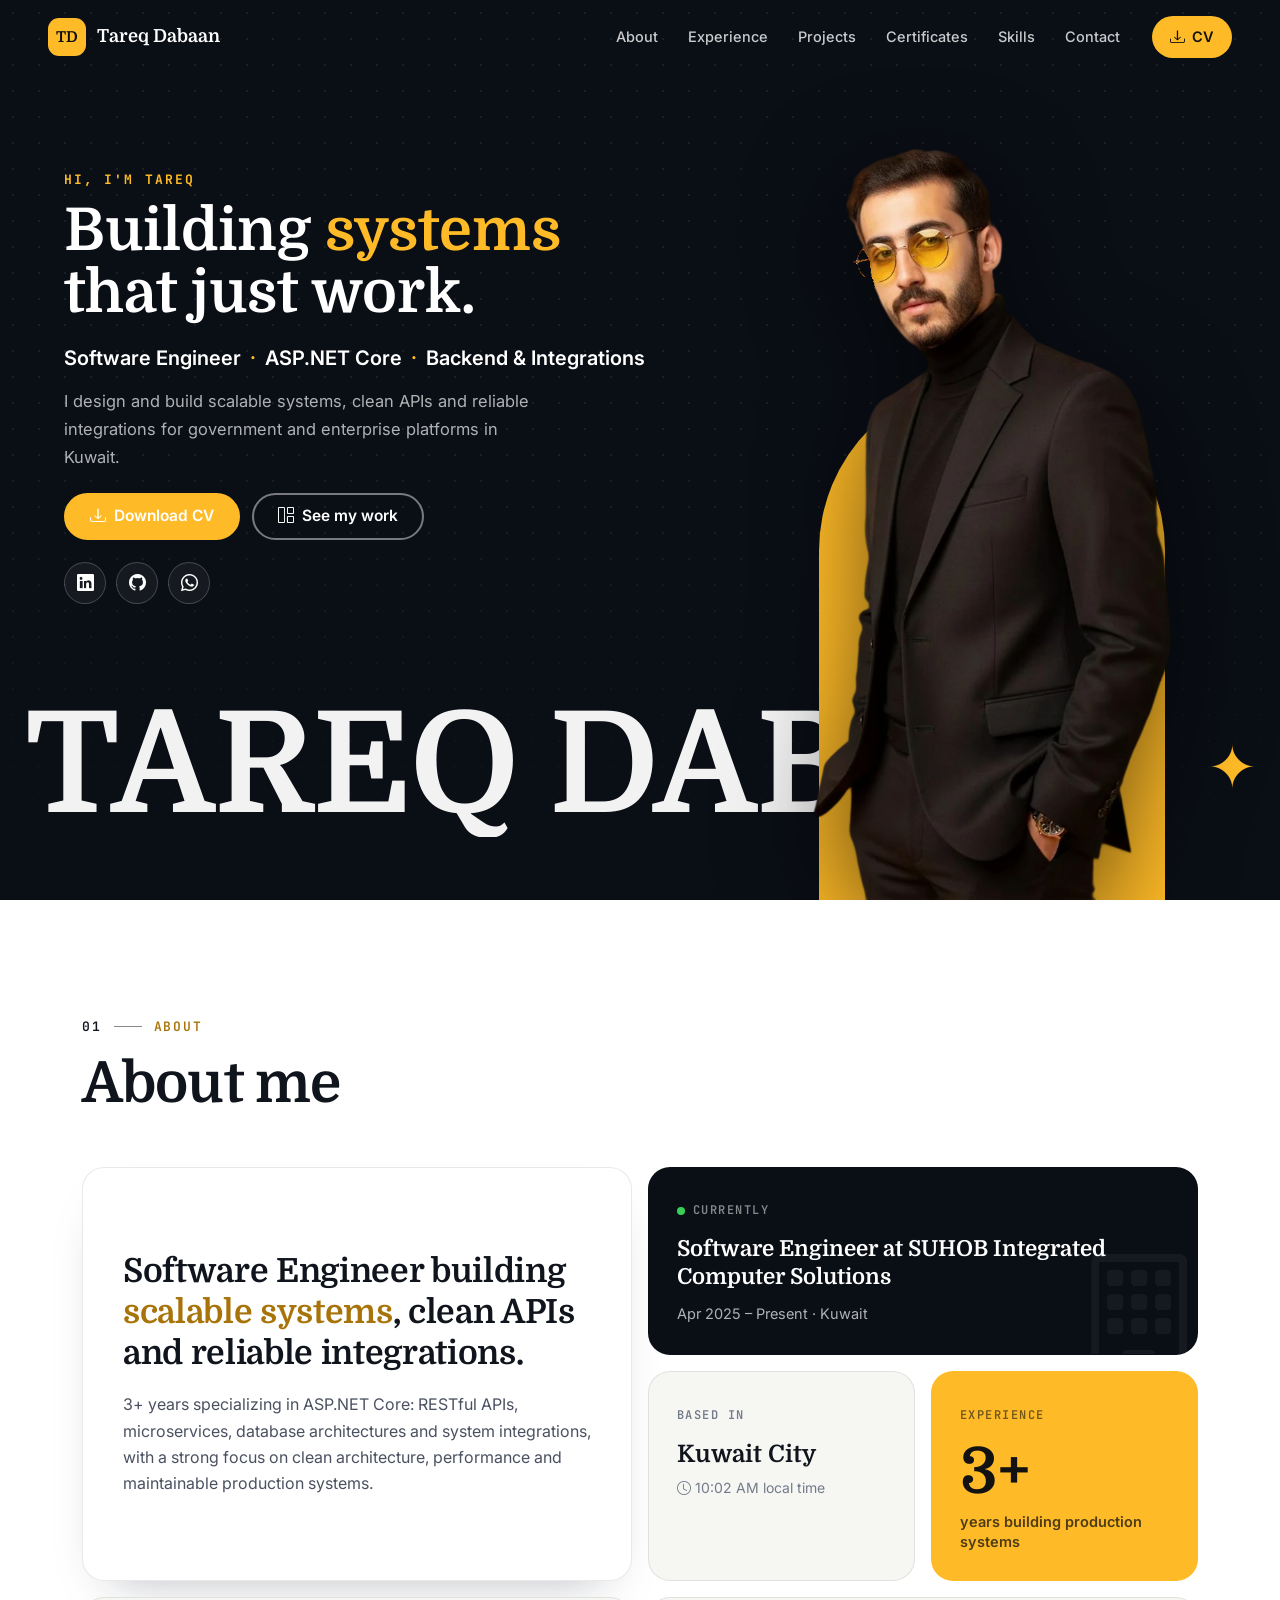
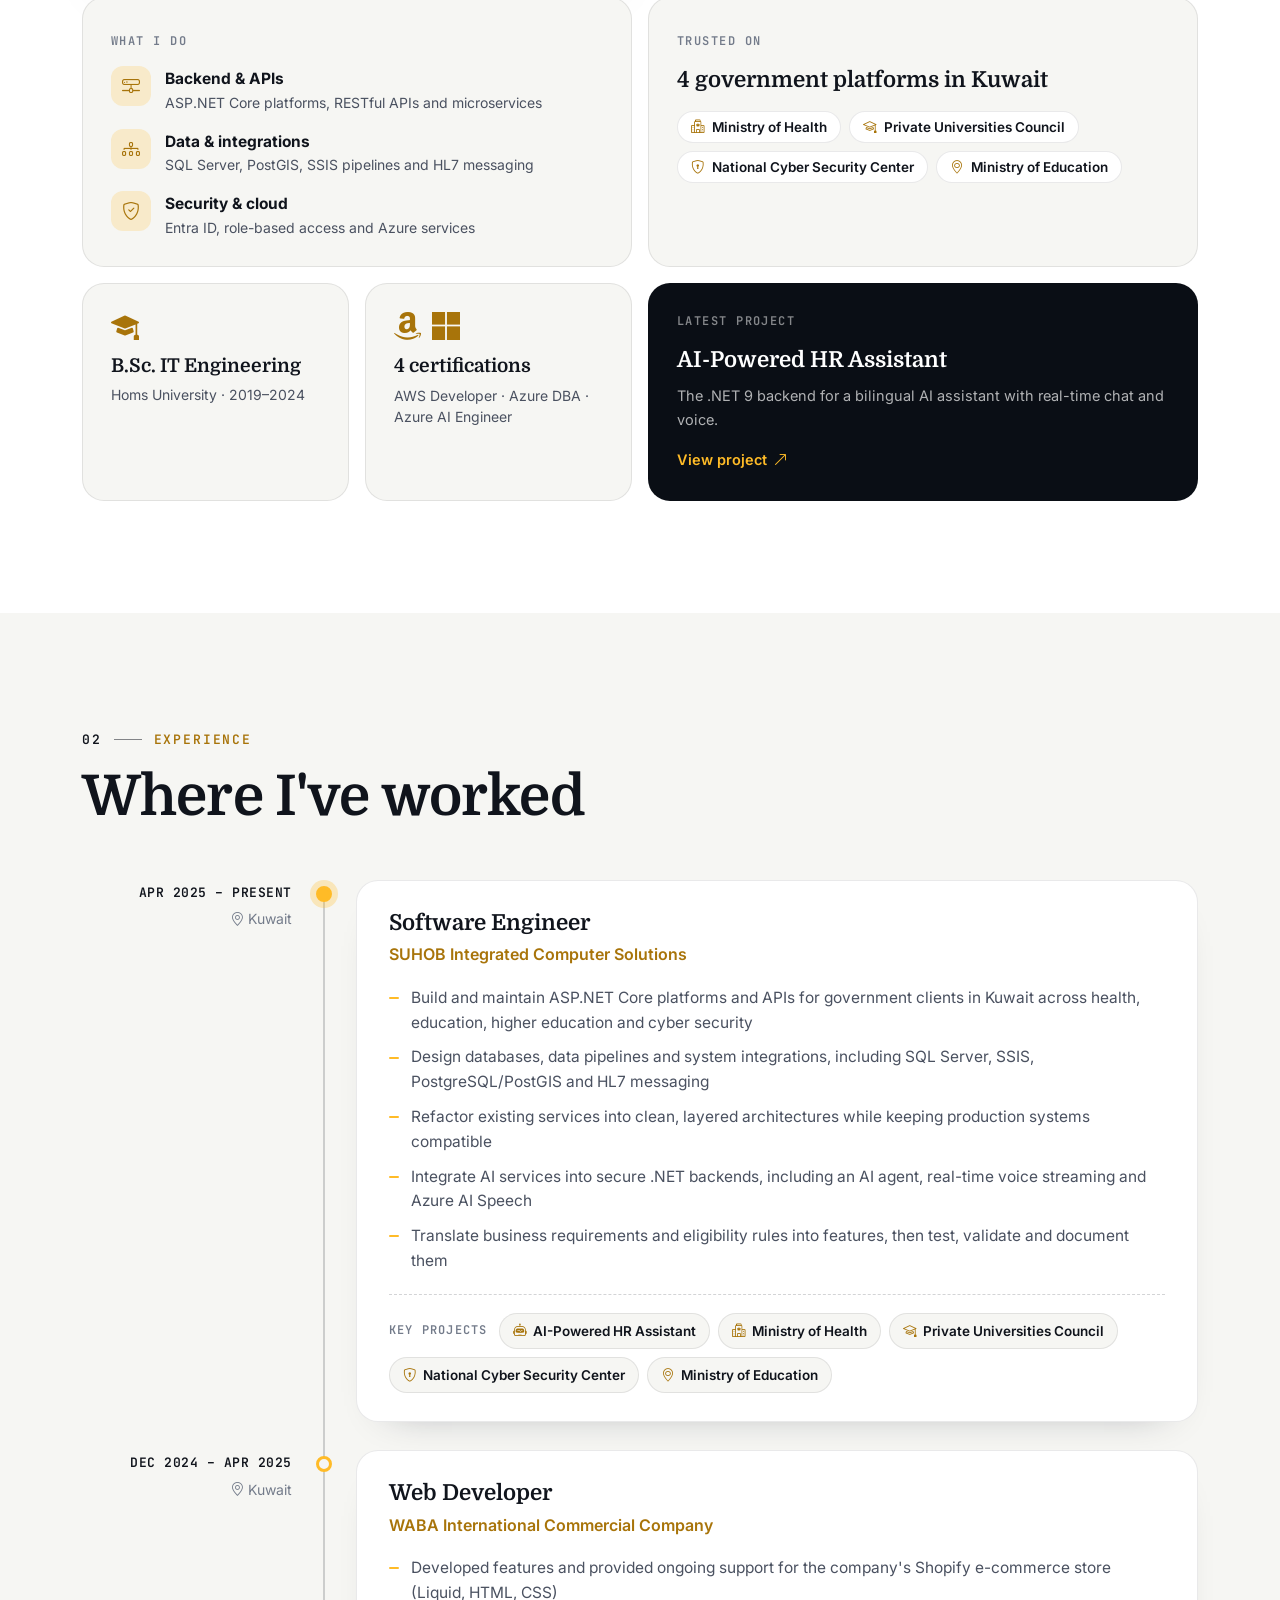
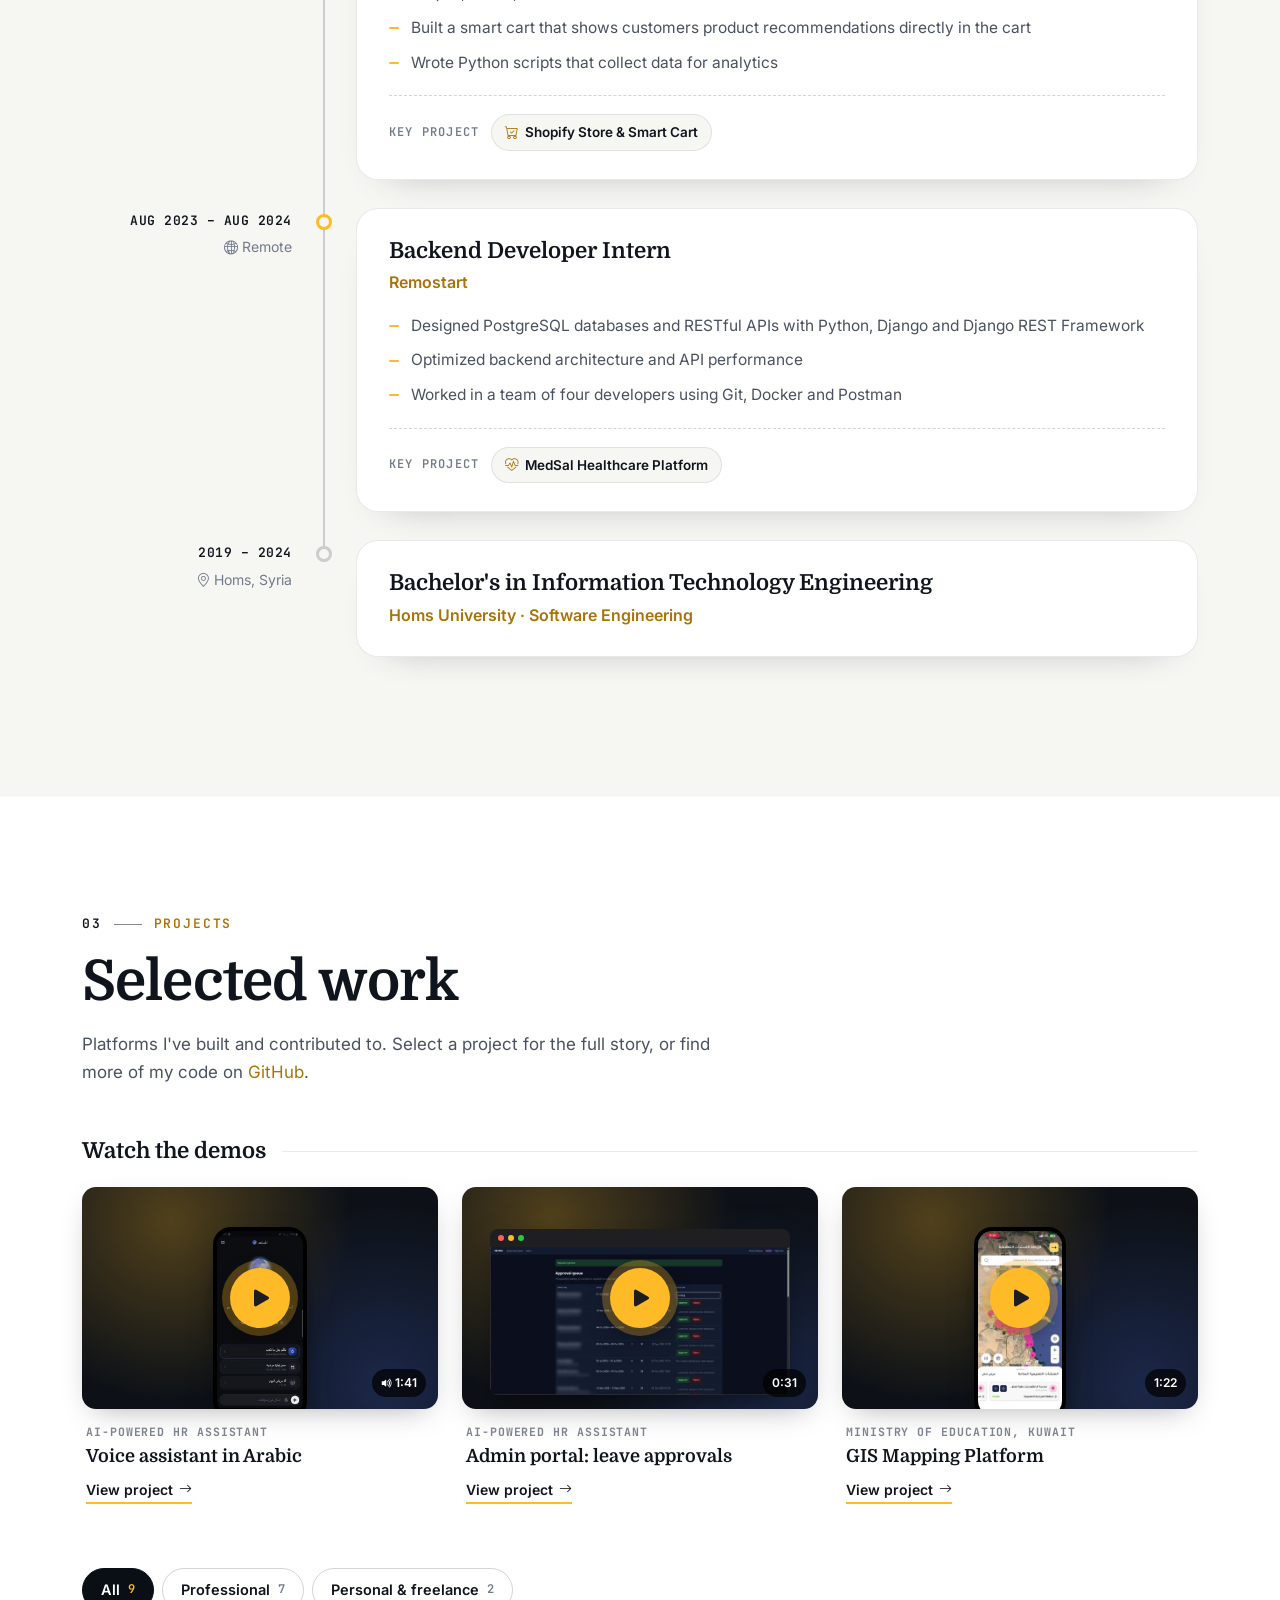
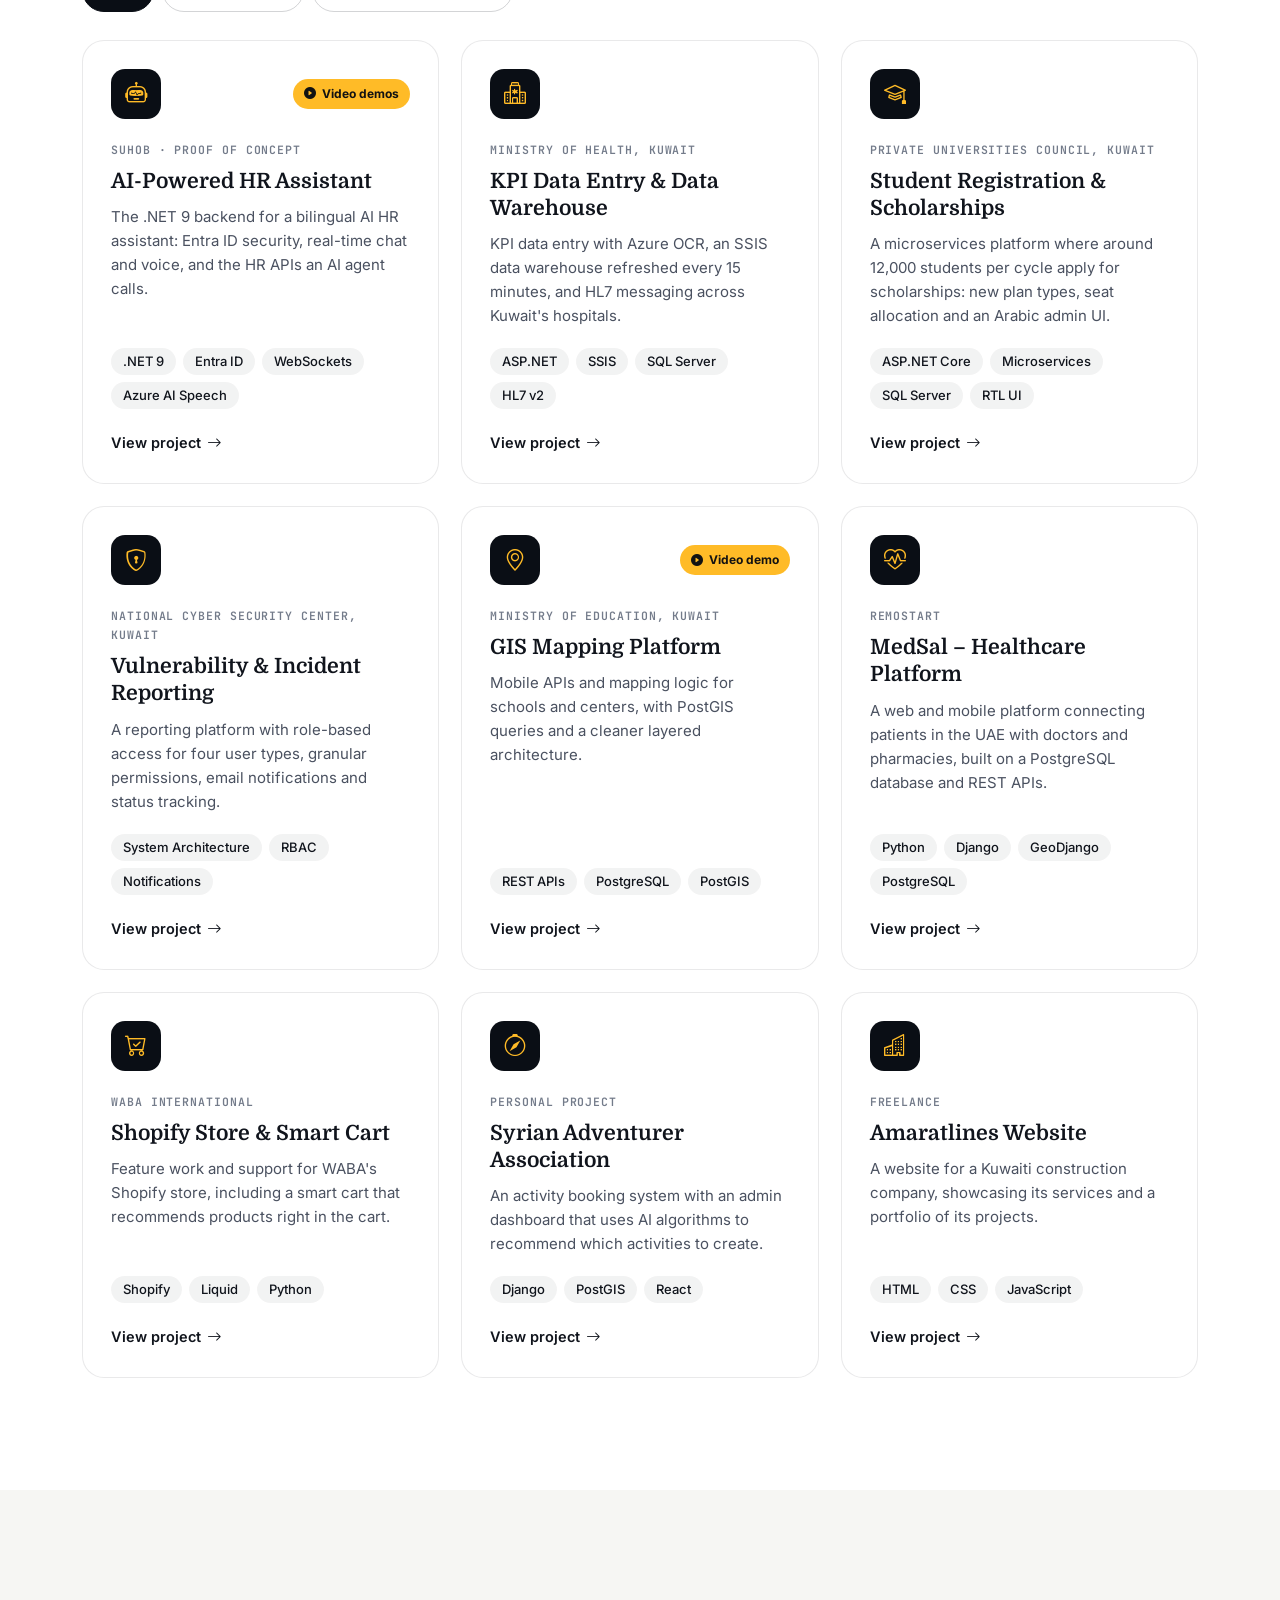
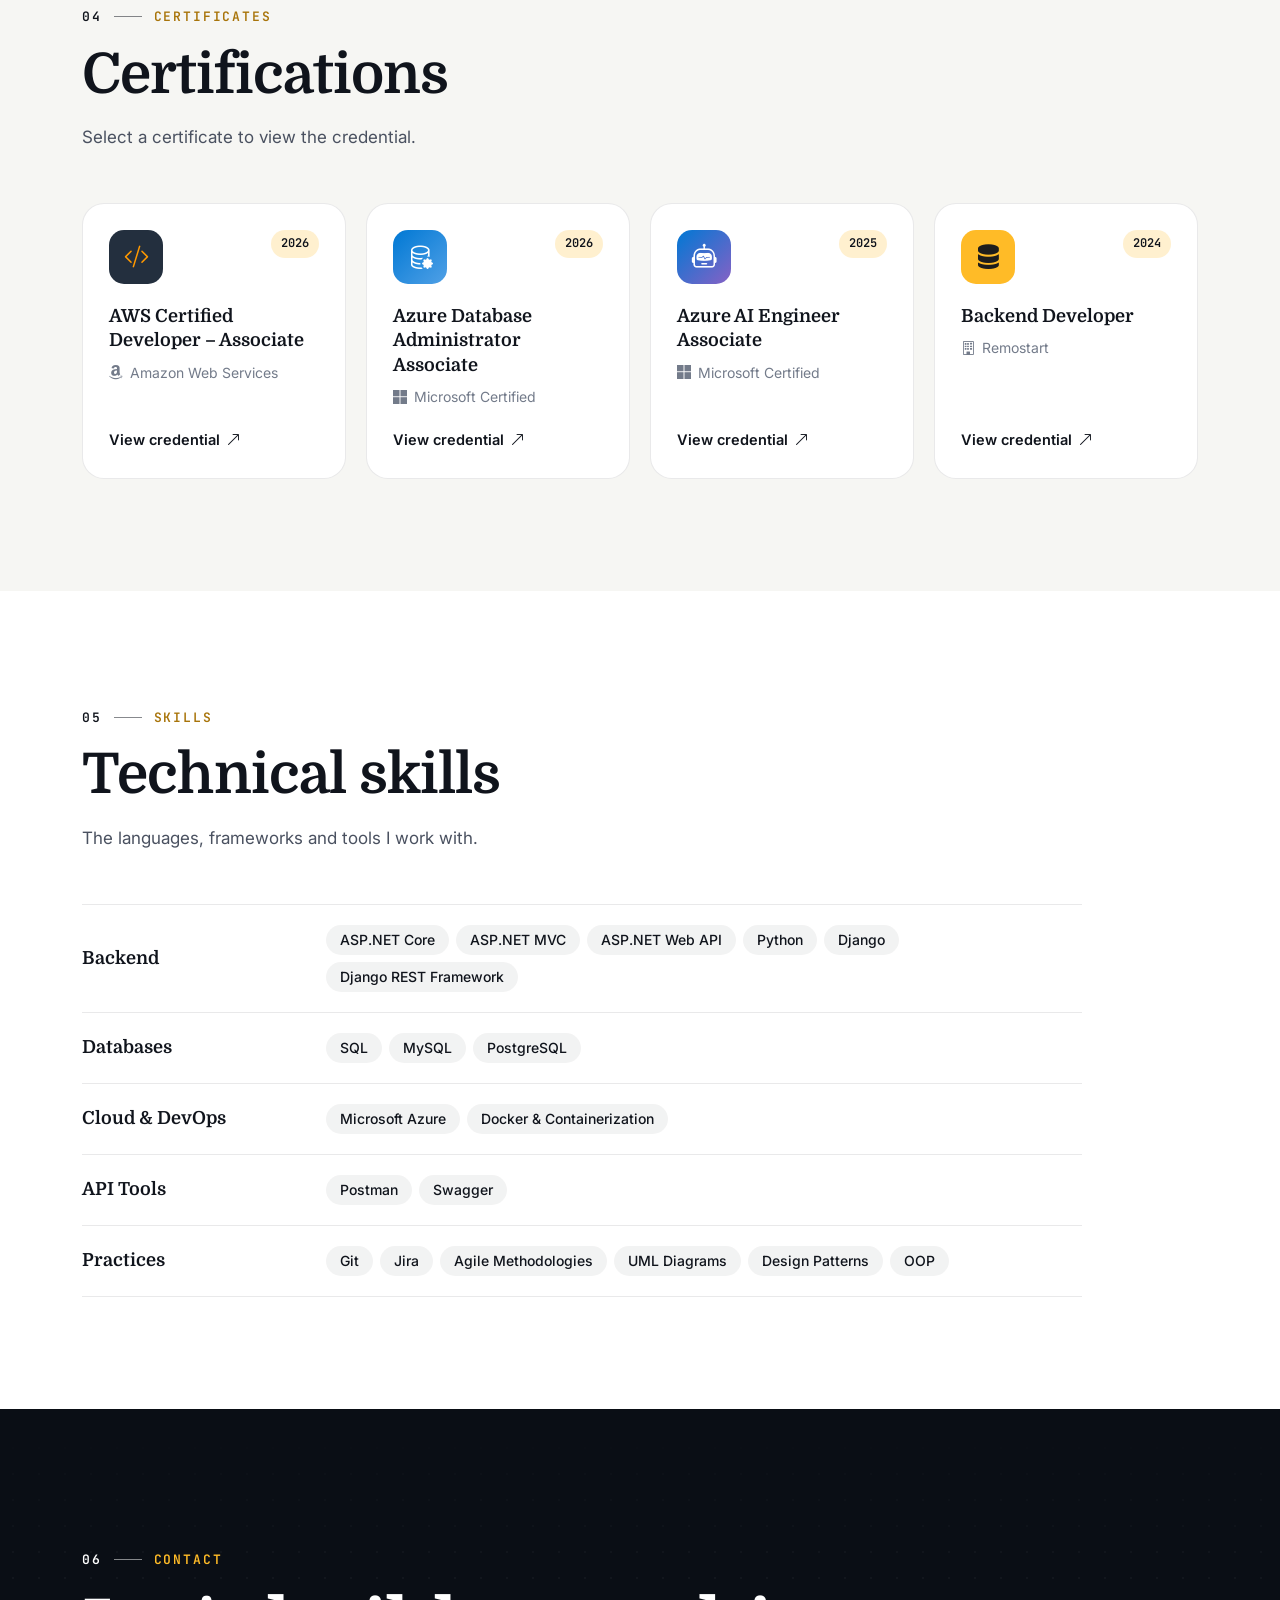
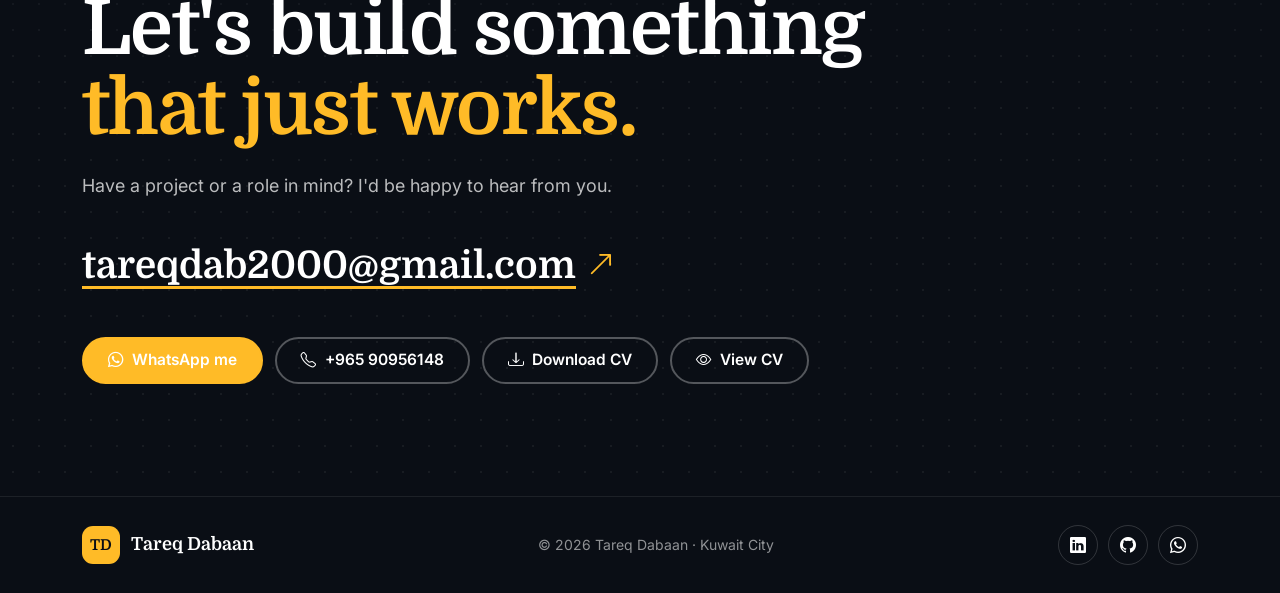
==== commit 147c6249: "Redesign: one design system for the whole portfolio (preview, not live) - Design system: dark ink + " ====
--- a/index.html
+++ b/index.html
@@ -8,86 +8,106 @@
       name="description"
       content="Tareq Dabaan, Software Engineer in Kuwait specializing in ASP.NET Core, RESTful APIs, microservices, database architecture and system integrations. AWS and Microsoft Azure certified."
     />
-    <meta
-      name="keywords"
-      content="Tareq Dabaan, Software Engineer, ASP.NET Core, Backend Developer, Kuwait, REST APIs, Microservices, Azure, AWS"
-    />
     <meta name="author" content="Tareq Dabaan" />
-    <meta name="theme-color" content="#060606" />
+    <meta name="theme-color" content="#0a0e15" />
+    <link rel="canonical" href="https://tareqdabaan.github.io/my_portfolio/" />
+
+    <!-- Link previews (LinkedIn, WhatsApp, X, Slack...) -->
     <meta property="og:type" content="website" />
+    <meta property="og:site_name" content="Tareq Dabaan" />
+    <meta property="og:url" content="https://tareqdabaan.github.io/my_portfolio/" />
     <meta property="og:title" content="Tareq Dabaan | Software Engineer" />
-    <meta
-      property="og:description"
-      content="Software Engineer specializing in ASP.NET Core, scalable systems, APIs and integrations."
-    />
+    <meta property="og:description" content="Software Engineer in Kuwait building scalable systems, clean APIs and reliable integrations with ASP.NET Core." />
+    <meta property="og:image" content="https://tareqdabaan.github.io/my_portfolio/assets/img/brand/og-image.jpg" />
+    <meta property="og:image:width" content="1200" />
+    <meta property="og:image:height" content="630" />
+    <meta property="og:image:alt" content="Tareq Dabaan, Software Engineer" />
+    <meta name="twitter:card" content="summary_large_image" />
+    <meta name="twitter:title" content="Tareq Dabaan | Software Engineer" />
+    <meta name="twitter:description" content="Software Engineer in Kuwait building scalable systems, clean APIs and reliable integrations with ASP.NET Core." />
+    <meta name="twitter:image" content="https://tareqdabaan.github.io/my_portfolio/assets/img/brand/og-image.jpg" />
+
+    <!-- Icons -->
+    <link rel="icon" type="image/png" sizes="32x32" href="assets/img/brand/favicon-32.png" />
+    <link rel="icon" type="image/png" sizes="512x512" href="assets/img/brand/icon-512.png" />
+    <link rel="apple-touch-icon" href="assets/img/brand/apple-touch-icon.png" />
 
     <link rel="preload" as="image" href="assets/img/tareq-dabaan-cutout.webp" fetchpriority="high" />
-
-    <!-- Favicons -->
-    <link href="assets/img/Software Dose orange (1).png" rel="icon" />
 
     <!-- Fonts -->
     <link href="https://fonts.googleapis.com" rel="preconnect" />
     <link href="https://fonts.gstatic.com" rel="preconnect" crossorigin />
     <link
-      href="https://fonts.googleapis.com/css2?family=Roboto:ital,wght@0,100;0,300;0,400;0,500;0,700;0,900;1,100;1,300;1,400;1,500;1,700;1,900&family=Quicksand:wght@300;400;500;600;700&family=Domine:wght@400;500;600;700&display=swap"
+      href="https://fonts.googleapis.com/css2?family=Domine:wght@600;700&family=Inter:wght@400;500;600;700&family=JetBrains+Mono:wght@500;600&display=swap"
       rel="stylesheet"
     />
 
-    <!-- Vendor CSS Files -->
-    <link
-      href="assets/vendor/bootstrap/css/bootstrap.min.css"
-      rel="stylesheet"
-    />
-    <link
-      href="assets/vendor/bootstrap-icons/bootstrap-icons.css"
-      rel="stylesheet"
-    />
+    <!-- Vendor CSS -->
+    <link href="assets/vendor/bootstrap/css/bootstrap.min.css" rel="stylesheet" />
+    <link href="assets/vendor/bootstrap-icons/bootstrap-icons.css" rel="stylesheet" />
     <link href="assets/vendor/aos/aos.css" rel="stylesheet" />
-    <link href="assets/vendor/swiper/swiper-bundle.min.css" rel="stylesheet" />
-    <link
-      href="assets/vendor/glightbox/css/glightbox.min.css"
-      rel="stylesheet"
-    />
-    <!-- Main CSS File -->
-    <link href="assets/css/main.css" rel="stylesheet" />
+
+    <!-- Main CSS -->
+    <link href="assets/css/main.css?v=20261106" rel="stylesheet" />
+
+    <!-- Structured data for search engines -->
+    <script type="application/ld+json">
+      {
+        "@context": "https://schema.org",
+        "@type": "Person",
+        "name": "Tareq Dabaan",
+        "jobTitle": "Software Engineer",
+        "url": "https://tareqdabaan.github.io/my_portfolio/",
+        "image": "https://tareqdabaan.github.io/my_portfolio/assets/img/brand/og-image.jpg",
+        "email": "mailto:tareqdab2000@gmail.com",
+        "address": { "@type": "PostalAddress", "addressLocality": "Kuwait City", "addressCountry": "KW" },
+        "worksFor": { "@type": "Organization", "name": "SUHOB Integrated Computer Solutions" },
+        "alumniOf": { "@type": "CollegeOrUniversity", "name": "Homs University" },
+        "knowsAbout": ["ASP.NET Core", ".NET", "RESTful APIs", "Microservices", "SQL Server", "PostgreSQL", "Microsoft Azure", "System integration"],
+        "sameAs": ["https://www.linkedin.com/in/tareq-dabaan-647513225/", "https://github.com/tareqDabaan"]
+      }
+    </script>
   </head>
 
   <body class="index-page">
-    <header id="header" class="header d-flex align-items-center fixed-top">
-      <div
-        class="container-fluid position-relative d-flex align-items-center justify-content-between"
-      >
-        <a href="#hero" class="logo d-flex align-items-center me-auto me-xl-0">
-          <span class="sitename">Tareq Dabaan</span>
+    <a class="skip-link" href="#main">Skip to content</a>
+
+    <!-- ======================= Header ======================= -->
+    <header id="header" class="header">
+      <div class="header-inner">
+        <a href="#hero" class="logo" aria-label="Tareq Dabaan, back to top">
+          <span class="logo-mark" aria-hidden="true">TD</span>
+          <span class="logo-name">Tareq Dabaan</span>
         </a>
 
         <nav id="navmenu" class="navmenu" aria-label="Main navigation">
           <ul>
-            <li><a href="#hero" class="active">Home</a></li>
             <li><a href="#about">About</a></li>
-            <li><a href="#resume">Resume</a></li>
+            <li><a href="#experience">Experience</a></li>
             <li><a href="#projects">Projects</a></li>
             <li><a href="#certificates">Certificates</a></li>
+            <li><a href="#skills">Skills</a></li>
             <li><a href="#contact">Contact</a></li>
-            <li><a href="#skills">Skills</a></li>
           </ul>
-          <button
-            type="button"
-            class="mobile-nav-toggle d-xl-none bi bi-list"
-            aria-label="Toggle navigation menu"
-          ></button>
+          <div class="navmenu-footer">
+            <a href="assets/Tareq-Dabaan-CV.pdf" download="Tareq-Dabaan-CV.pdf" class="btn-download-cv"><i class="bi bi-download"></i> Download CV</a>
+            <div class="navmenu-social">
+              <a href="https://www.linkedin.com/in/tareq-dabaan-647513225/" target="_blank" rel="noopener" aria-label="LinkedIn"><i class="bi bi-linkedin"></i></a>
+              <a href="https://github.com/tareqDabaan" target="_blank" rel="noopener" aria-label="GitHub"><i class="bi bi-github"></i></a>
+              <a href="https://wa.me/96590956148" target="_blank" rel="noopener" aria-label="WhatsApp"><i class="bi bi-whatsapp"></i></a>
+            </div>
+          </div>
         </nav>
 
-        <div class="header-social-links">
-          <a href="https://www.linkedin.com/in/tareq-dabaan-647513225/" class="linkedin" target="_blank" rel="noopener" aria-label="LinkedIn"><i class="bi bi-linkedin"></i></a>
-          <a href="https://github.com/tareqDabaan" class="github" target="_blank" rel="noopener" aria-label="GitHub"><i class="bi bi-github"></i></a>
-        </div>
+        <a href="assets/Tareq-Dabaan-CV.pdf" download="Tareq-Dabaan-CV.pdf" class="header-cta"><i class="bi bi-download"></i> CV</a>
+        <button type="button" class="mobile-nav-toggle" aria-label="Open menu" aria-controls="navmenu" aria-expanded="false">
+          <span></span><span></span>
+        </button>
       </div>
     </header>
 
-    <main class="main">
-      <!-- Hero Section -->
+    <main id="main" class="main">
+      <!-- ======================= Hero ======================= -->
       <section id="hero" class="hero section dark-background">
         <!-- Giant name scrolling right to left behind the photo (decorative; the name is in the h1 for screen readers) -->
         <div class="hero-marquee" aria-hidden="true">
@@ -96,14 +116,7 @@
 
         <!-- Photo standing in a tall accent arch -->
         <div class="hero-arch" aria-hidden="true"></div>
-        <img
-          class="hero-photo"
-          src="assets/img/tareq-dabaan-cutout.webp"
-          alt="Tareq Dabaan"
-          width="529"
-          height="1086"
-          fetchpriority="high"
-        />
+        <img class="hero-photo" src="assets/img/tareq-dabaan-cutout.webp" alt="Tareq Dabaan" width="529" height="1086" fetchpriority="high" />
 
         <div class="hero-content" data-aos="fade-up" data-aos-delay="100">
           <span class="hero-greeting">Hi, I'm Tareq</span>
@@ -122,7 +135,7 @@
 
           <div class="hero-actions">
             <a href="assets/Tareq-Dabaan-CV.pdf" download="Tareq-Dabaan-CV.pdf" class="btn-download-cv"><i class="bi bi-download"></i> Download CV</a>
-            <a href="assets/Tareq-Dabaan-CV.pdf" target="_blank" rel="noopener" class="btn-view-cv"><i class="bi bi-eye"></i> View CV</a>
+            <a href="#projects" class="btn-view-cv"><i class="bi bi-grid-1x2"></i> See my work</a>
           </div>
 
           <div class="hero-social">
@@ -132,701 +145,405 @@
           </div>
         </div>
       </section>
-      <!-- /Hero Section -->
-
-      <!-- About Section -->
+
+      <!-- ======================= About ======================= -->
       <section id="about" class="about section">
-        <!-- Section Title -->
-        <div class="container section-title" data-aos="fade-up">
-          <span class="description-title">About</span>
-          <h2>About Me</h2>
+        <div class="container section-head" data-aos="fade-up">
+          <span class="section-label"><b>01</b> About</span>
+          <h2>About me</h2>
+        </div>
+
+        <div class="container">
+          <div class="bento">
+            <div class="tile t-intro" data-aos="fade-up">
+              <p class="t-big">
+                Software Engineer building <em>scalable systems</em>, clean APIs
+                and reliable integrations.
+              </p>
+              <p>
+                3+ years specializing in ASP.NET Core: RESTful APIs, microservices,
+                database architectures and system integrations, with a strong
+                focus on clean architecture, performance and maintainable
+                production systems.
+              </p>
+            </div>
+
+            <div class="tile t-now tile-dark" data-aos="fade-up" data-aos-delay="100">
+              <span class="tile-label"><span class="live-dot" aria-hidden="true"></span>Currently</span>
+              <p class="t-role">Software Engineer at SUHOB Integrated Computer Solutions</p>
+              <p class="t-meta">Apr 2025 &ndash; Present &middot; Kuwait</p>
+              <i class="bi bi-building t-bg-icon" aria-hidden="true"></i>
+            </div>
+
+            <div class="tile t-place" data-aos="fade-up" data-aos-delay="150">
+              <span class="tile-label">Based in</span>
+              <p class="t-city">Kuwait City</p>
+              <p class="t-time"><i class="bi bi-clock"></i> <span data-kuwait-time>Kuwait time</span></p>
+            </div>
+
+            <div class="tile t-stat tile-accent" data-aos="fade-up" data-aos-delay="200">
+              <span class="tile-label">Experience</span>
+              <p class="t-num">3+</p>
+              <p class="t-num-label">years building production systems</p>
+            </div>
+
+            <div class="tile t-focus" data-aos="fade-up">
+              <span class="tile-label">What I do</span>
+              <ul class="focus-list">
+                <li><i class="bi bi-hdd-network"></i><div><strong>Backend &amp; APIs</strong><span>ASP.NET Core platforms, RESTful APIs and microservices</span></div></li>
+                <li><i class="bi bi-diagram-3"></i><div><strong>Data &amp; integrations</strong><span>SQL Server, PostGIS, SSIS pipelines and HL7 messaging</span></div></li>
+                <li><i class="bi bi-shield-check"></i><div><strong>Security &amp; cloud</strong><span>Entra ID, role-based access and Azure services</span></div></li>
+              </ul>
+            </div>
+
+            <div class="tile t-gov" data-aos="fade-up" data-aos-delay="100">
+              <span class="tile-label">Trusted on</span>
+              <p class="t-gov-title">4 government platforms in Kuwait</p>
+              <div class="chips">
+                <span class="chip"><i class="bi bi-hospital"></i>Ministry of Health</span>
+                <span class="chip"><i class="bi bi-mortarboard"></i>Private Universities Council</span>
+                <span class="chip"><i class="bi bi-shield-lock"></i>National Cyber Security Center</span>
+                <span class="chip"><i class="bi bi-geo-alt"></i>Ministry of Education</span>
+              </div>
+            </div>
+
+            <div class="tile t-edu" data-aos="fade-up">
+              <i class="bi bi-mortarboard-fill t-icon" aria-hidden="true"></i>
+              <p class="t-strong">B.Sc. IT Engineering</p>
+              <p class="t-sub">Homs University &middot; 2019&ndash;2024</p>
+            </div>
+
+            <a href="#certificates" class="tile t-cert" data-aos="fade-up" data-aos-delay="100">
+              <span class="t-icon" aria-hidden="true"><i class="bi bi-amazon"></i><i class="bi bi-microsoft"></i></span>
+              <p class="t-strong">4 certifications</p>
+              <p class="t-sub">AWS Developer &middot; Azure DBA &middot; Azure AI Engineer</p>
+            </a>
+
+            <a href="project.html?id=hr-ai-assistant" class="tile t-latest tile-dark" data-aos="fade-up" data-aos-delay="150">
+              <span class="tile-label">Latest project</span>
+              <p class="t-role">AI-Powered HR Assistant</p>
+              <p class="t-meta">The .NET 9 backend for a bilingual AI assistant with real-time chat and voice.</p>
+              <span class="t-link">View project <i class="bi bi-arrow-up-right"></i></span>
+            </a>
+          </div>
+        </div>
+      </section>
+
+      <!-- ======================= Experience ======================= -->
+      <section id="experience" class="experience section section-alt">
+        <div class="container section-head" data-aos="fade-up">
+          <span class="section-label"><b>02</b> Experience</span>
+          <h2>Where I've worked</h2>
+        </div>
+
+        <div class="container">
+          <ol class="timeline">
+            <li class="tl-item is-current" data-aos="fade-up">
+              <div class="tl-when">
+                <span class="tl-date">Apr 2025 &ndash; Present</span>
+                <span class="tl-place"><i class="bi bi-geo-alt"></i> Kuwait</span>
+              </div>
+              <div class="tl-card">
+                <h3>Software Engineer</h3>
+                <p class="tl-company">SUHOB Integrated Computer Solutions</p>
+                <ul class="tl-points">
+                  <li>Build and maintain ASP.NET Core platforms and APIs for government clients in Kuwait across health, education, higher education and cyber security</li>
+                  <li>Design databases, data pipelines and system integrations, including SQL Server, SSIS, PostgreSQL/PostGIS and HL7 messaging</li>
+                  <li>Refactor existing services into clean, layered architectures while keeping production systems compatible</li>
+                  <li>Integrate AI services into secure .NET backends, including an AI agent, real-time voice streaming and Azure AI Speech</li>
+                  <li>Translate business requirements and eligibility rules into features, then test, validate and document them</li>
+                </ul>
+                <div class="tl-projects">
+                  <span>Key projects</span>
+                  <a href="project.html?id=hr-ai-assistant"><i class="bi bi-robot"></i> AI-Powered HR Assistant</a>
+                  <a href="project.html?id=moh"><i class="bi bi-hospital"></i> Ministry of Health</a>
+                  <a href="project.html?id=puc"><i class="bi bi-mortarboard"></i> Private Universities Council</a>
+                  <a href="project.html?id=ncsc"><i class="bi bi-shield-lock"></i> National Cyber Security Center</a>
+                  <a href="project.html?id=moe-gis"><i class="bi bi-geo-alt"></i> Ministry of Education</a>
+                </div>
+              </div>
+            </li>
+
+            <li class="tl-item" data-aos="fade-up">
+              <div class="tl-when">
+                <span class="tl-date">Dec 2024 &ndash; Apr 2025</span>
+                <span class="tl-place"><i class="bi bi-geo-alt"></i> Kuwait</span>
+              </div>
+              <div class="tl-card">
+                <h3>Web Developer</h3>
+                <p class="tl-company">WABA International Commercial Company</p>
+                <ul class="tl-points">
+                  <li>Developed features and provided ongoing support for the company's Shopify e-commerce store (Liquid, HTML, CSS)</li>
+                  <li>Built a smart cart that shows customers product recommendations directly in the cart</li>
+                  <li>Wrote Python scripts that collect data for analytics</li>
+                </ul>
+                <div class="tl-projects">
+                  <span>Key project</span>
+                  <a href="project.html?id=waba-shopify"><i class="bi bi-cart-check"></i> Shopify Store &amp; Smart Cart</a>
+                </div>
+              </div>
+            </li>
+
+            <li class="tl-item" data-aos="fade-up">
+              <div class="tl-when">
+                <span class="tl-date">Aug 2023 &ndash; Aug 2024</span>
+                <span class="tl-place"><i class="bi bi-globe2"></i> Remote</span>
+              </div>
+              <div class="tl-card">
+                <h3>Backend Developer Intern</h3>
+                <p class="tl-company">Remostart</p>
+                <ul class="tl-points">
+                  <li>Designed PostgreSQL databases and RESTful APIs with Python, Django and Django REST Framework</li>
+                  <li>Optimized backend architecture and API performance</li>
+                  <li>Worked in a team of four developers using Git, Docker and Postman</li>
+                </ul>
+                <div class="tl-projects">
+                  <span>Key project</span>
+                  <a href="project.html?id=medsal"><i class="bi bi-heart-pulse"></i> MedSal Healthcare Platform</a>
+                </div>
+              </div>
+            </li>
+
+            <li class="tl-item is-education" data-aos="fade-up">
+              <div class="tl-when">
+                <span class="tl-date">2019 &ndash; 2024</span>
+                <span class="tl-place"><i class="bi bi-geo-alt"></i> Homs, Syria</span>
+              </div>
+              <div class="tl-card">
+                <h3>Bachelor's in Information Technology Engineering</h3>
+                <p class="tl-company">Homs University &middot; Software Engineering</p>
+              </div>
+            </li>
+          </ol>
+        </div>
+      </section>
+
+      <!-- ======================= Projects ======================= -->
+      <section id="projects" class="projects section">
+        <div class="container section-head" data-aos="fade-up">
+          <span class="section-label"><b>03</b> Projects</span>
+          <h2>Selected work</h2>
           <p>
-            Software Engineer based in Kuwait, building production systems,
-            APIs and integrations that government teams rely on every day.
+            Platforms I've built and contributed to. Select a project for the
+            full story, or find more of my code on
+            <a href="https://github.com/tareqDabaan" target="_blank" rel="noopener">GitHub</a>.
           </p>
         </div>
-        <!-- End Section Title -->
-
-        <div class="container" data-aos="fade-up" data-aos-delay="100">
-          <div class="row gy-4 justify-content-center align-items-center">
-            <div class="col-lg-4 text-center">
-              <img
-                src="assets/img/tareq-dabaan.jpg"
-                class="profile-img"
-                alt="Portrait of Tareq Dabaan"
-                width="704"
-                height="1183"
-              />
-            </div>
-            <div class="col-lg-8 content">
-              <h2>Software Engineer &mdash; ASP.NET Core &amp; Backend Systems</h2>
-              <p class="py-3">
-                Software Engineer with 3+ years of experience specializing in
-                ASP.NET Core. Experienced in designing scalable systems, RESTful
-                APIs, microservices, database architectures, and system
-                integrations. Strong understanding of software architecture,
-                system design, clean architecture, performance optimization, and
-                building maintainable production systems.
-              </p>
-              <p class="pb-2">
-                I'm currently a Software Engineer at
-                <strong>SUHOB Integrated Computer Solutions</strong>, delivering
-                platforms for the Ministry of Health, the Private Universities
-                Council, the National Cyber Security Center and the Ministry of
-                Education, and building the backend for a bilingual AI-powered
-                HR assistant. Certified in AWS Developer &ndash; Associate and
-                Microsoft Azure Database Administrator.
-              </p>
-              <div class="row">
-                <div class="col-md-6">
-                  <ul>
-                    <li>
-                      <i class="bi bi-chevron-right"></i>
-                      <strong>Birthday:</strong> <span>27 Jan 2001</span>
-                    </li>
-                    <li>
-                      <i class="bi bi-chevron-right"></i>
-                      <strong>Phone:</strong>
-                      <a href="tel:+96590956148">+965 90956148</a>
-                    </li>
-                    <li>
-                      <i class="bi bi-chevron-right"></i>
-                      <strong>City:</strong> <span>Kuwait City, Kuwait</span>
-                    </li>
-                  </ul>
-                </div>
-                <div class="col-md-6">
-                  <ul>
-                    <li>
-                      <i class="bi bi-chevron-right"></i>
-                      <strong>Degree:</strong> <span>B.Sc. IT Engineering</span>
-                    </li>
-                    <li>
-                      <i class="bi bi-chevron-right"></i>
-                      <strong>Email:</strong>
-                      <a href="mailto:tareqdab2000@gmail.com">tareqdab2000@gmail.com</a>
-                    </li>
-                    <li>
-                      <i class="bi bi-chevron-right"></i>
-                      <strong>Experience:</strong> <span>3+ years</span>
-                    </li>
-                  </ul>
-                </div>
-              </div>
-            </div>
-          </div>
-        </div>
-      </section>
-      <!-- /About Section -->
-
-      <!-- Resume Section -->
-      <section id="resume" class="resume section light-background">
-        <!-- Section Title -->
-        <div class="container section-title" data-aos="fade-up">
-          <span class="description-title">Resume</span>
-          <h2>My Resume</h2>
-          <p>Education and professional experience.</p>
-        </div>
-        <!-- End Section Title -->
-
-        <div class="container">
-          <div class="row gy-4">
-            <div class="col-12" data-aos="fade-up" data-aos-delay="100">
-              <h3 class="resume-title">Education</h3>
-              <div class="resume-item">
-                <h4>Bachelor's in Information Technology Engineering &ndash; Software Engineering</h4>
-                <h5>2019 &ndash; 2024</h5>
-                <p><em>Homs University &middot; Homs, Syria</em></p>
-              </div>
-              <!-- End Resume Item -->
-            </div>
-
-          </div>
-
-          <div data-aos="fade-up" data-aos-delay="100">
-            <h3 class="resume-title mt-5">Professional Experience</h3>
-
-            <div class="resume-item">
-              <div class="resume-item-header">
-                <div>
-                  <h4>Software Engineer</h4>
-                  <p class="company"><em>SUHOB Integrated Computer Solutions</em></p>
-                </div>
-                <div class="resume-item-meta">
-                  <h5>Apr 2025 &ndash; Present</h5>
-                  <span class="location"><i class="bi bi-geo-alt"></i> Kuwait</span>
-                </div>
-              </div>
-
-              <ul>
-                <li>Build and maintain ASP.NET Core platforms and APIs for government clients in Kuwait across health, education, higher education and cyber security</li>
-                <li>Design databases, data pipelines and system integrations, including SQL Server, SSIS, PostgreSQL/PostGIS and HL7 messaging</li>
-                <li>Refactor existing services into clean, layered architectures while keeping production systems compatible</li>
-                <li>Integrate AI services into secure .NET backends, including an AI agent, real-time voice streaming and Azure AI Speech</li>
-                <li>Translate business requirements and eligibility rules into features, then test, validate and document them</li>
-              </ul>
-              <div class="role-projects">
-                <span class="role-projects-label">Key projects:</span>
-                <a href="project.html?id=hr-ai-assistant" class="role-project-chip"><i class="bi bi-robot"></i> AI-Powered HR Assistant</a>
-                <a href="project.html?id=moh" class="role-project-chip"><i class="bi bi-hospital"></i> Ministry of Health</a>
-                <a href="project.html?id=puc" class="role-project-chip"><i class="bi bi-mortarboard"></i> Private Universities Council</a>
-                <a href="project.html?id=ncsc" class="role-project-chip"><i class="bi bi-shield-lock"></i> National Cyber Security Center</a>
-                <a href="project.html?id=moe-gis" class="role-project-chip"><i class="bi bi-geo-alt"></i> Ministry of Education</a>
-              </div>
-            </div>
-            <!-- End Resume Item -->
-
-            <div class="resume-item">
-              <div class="resume-item-header">
-                <div>
-                  <h4>Web Developer</h4>
-                  <p class="company"><em>WABA International Commercial Company</em></p>
-                </div>
-                <div class="resume-item-meta">
-                  <h5>Dec 2024 &ndash; Apr 2025</h5>
-                  <span class="location"><i class="bi bi-geo-alt"></i> Kuwait</span>
-                </div>
-              </div>
-              <ul>
-                <li>Developed features and provided ongoing support for the company's Shopify e-commerce store (Liquid, HTML, CSS)</li>
-                <li>Built a smart cart that shows customers product recommendations directly in the cart</li>
-                <li>Wrote Python scripts that collect data for analytics</li>
-              </ul>
-              <div class="role-projects">
-                <span class="role-projects-label">Key project:</span>
-                <a href="project.html?id=waba-shopify" class="role-project-chip"><i class="bi bi-cart-check"></i> Shopify Store &amp; Smart Cart</a>
-              </div>
-            </div>
-            <!-- End Resume Item -->
-
-            <div class="resume-item">
-              <div class="resume-item-header">
-                <div>
-                  <h4>Backend Developer Intern</h4>
-                  <p class="company"><em>Remostart</em></p>
-                </div>
-                <div class="resume-item-meta">
-                  <h5>Aug 2023 &ndash; Aug 2024</h5>
-                  <span class="location"><i class="bi bi-globe2"></i> Remote</span>
-                </div>
-              </div>
-              <ul>
-                <li>Designed PostgreSQL databases and RESTful APIs with Python, Django and Django REST Framework</li>
-                <li>Optimized backend architecture and API performance</li>
-                <li>Worked in a team of four developers using Git, Docker and Postman</li>
-              </ul>
-              <div class="role-projects">
-                <span class="role-projects-label">Key project:</span>
-                <a href="project.html?id=medsal" class="role-project-chip"><i class="bi bi-heart-pulse"></i> MedSal Healthcare Platform</a>
-              </div>
-            </div>
-            <!-- End Resume Item -->
-          </div>
-        </div>
-      </section>
-      <!-- /Resume Section -->
-
-      <!-- Projects Section -->
-      <section id="projects" class="projects section">
-        <!-- Section Title -->
-        <div class="container section-title" data-aos="fade-up">
-          <span class="description-title">Projects</span>
-          <h2>Projects</h2>
-          <p>
-            A selection of platforms I've built and contributed to. Select a
-            project to see the full details, or find more of my code on my
-            <a href="https://github.com/tareqDabaan" target="_blank" rel="noopener">GitHub</a>
-            profile.
-          </p>
-        </div>
-        <!-- End Section Title -->
 
         <div class="container">
           <!-- "Watch the demos" strip: built from the videos in assets/js/projects-data.js -->
           <div id="demo-strip" class="demo-strip"></div>
 
-          <h3 class="projects-group-title" data-aos="fade-up">Professional Work</h3>
-          <div class="row gy-4">
-            <div class="col-xl-4 col-md-6 d-flex" data-aos="fade-up" data-aos-delay="100">
-              <article class="project-card">
-                <div class="project-icon"><i class="bi bi-robot"></i></div>
-                <span class="project-badge"><i class="bi bi-play-circle-fill"></i> Video demos</span>
-                <span class="project-client">SUHOB &middot; Proof of concept</span>
-                <h4>AI-Powered HR Assistant</h4>
-                <p>
-                  The .NET 9 backend for a bilingual (English/Arabic) AI HR
-                  assistant: Microsoft Entra ID security and role-based access,
-                  real-time chat and voice streaming over WebSockets, and the HR
-                  rules and APIs that a LangChain AI agent calls.
-                </p>
-                <ul class="tag-list">
-                  <li>.NET 9</li>
-                  <li>ASP.NET Core</li>
-                  <li>Entra ID</li>
-                  <li>WebSockets</li>
-                  <li>Azure AI Speech</li>
-                  <li>SQL</li>
-                </ul>
-                <a href="project.html?id=hr-ai-assistant" class="project-link stretched-link">View details <i class="bi bi-arrow-right"></i></a>
-              </article>
-            </div>
-            <!-- End Project Item -->
-
-            <div class="col-xl-4 col-md-6 d-flex" data-aos="fade-up" data-aos-delay="200">
-              <article class="project-card">
-                <div class="project-icon"><i class="bi bi-hospital"></i></div>
-                <span class="project-client">Ministry of Health, Kuwait</span>
-                <h4>KPI Data Entry &amp; Data Warehouse Integration</h4>
-                <p>
-                  An ASP.NET control panel with Azure OCR for KPI data entry,
-                  feeding the Ministry's Qlik dashboards through an SSIS data
-                  warehouse refreshed every 15 minutes, plus Mirth Connect
-                  channels routing HL7 v2 messages across all Kuwait hospitals.
-                </p>
-                <ul class="tag-list">
-                  <li>ASP.NET</li>
-                  <li>Azure OCR</li>
-                  <li>SSIS</li>
-                  <li>SQL Server</li>
-                  <li>Oracle</li>
-                  <li>Mirth Connect</li>
-                  <li>HL7 v2</li>
-                </ul>
-                <a href="project.html?id=moh" class="project-link stretched-link">View details <i class="bi bi-arrow-right"></i></a>
-              </article>
-            </div>
-            <!-- End Project Item -->
-
-            <div class="col-xl-4 col-md-6 d-flex" data-aos="fade-up" data-aos-delay="300">
-              <article class="project-card">
-                <div class="project-icon"><i class="bi bi-mortarboard"></i></div>
-                <span class="project-client">Private Universities Council, Kuwait</span>
-                <h4>Student Registration &amp; Scholarship Platform</h4>
-                <p>
-                  A microservices-based ASP.NET Core platform where around
-                  12,000 students per admission cycle apply for scholarships.
-                  Added the private-funding plan type, validated GPA-based seat
-                  allocation and redesigned the Arabic (RTL) admin review UI.
-                </p>
-                <ul class="tag-list">
-                  <li>ASP.NET Core</li>
-                  <li>Microservices</li>
-                  <li>SQL Server</li>
-                  <li>PACI Mobile ID</li>
-                  <li>RTL UI</li>
-                </ul>
-                <a href="project.html?id=puc" class="project-link stretched-link">View details <i class="bi bi-arrow-right"></i></a>
-              </article>
-            </div>
-            <!-- End Project Item -->
-
-            <div class="col-xl-4 col-md-6 d-flex" data-aos="fade-up" data-aos-delay="100">
-              <article class="project-card">
-                <div class="project-icon"><i class="bi bi-shield-lock"></i></div>
-                <span class="project-client">National Cyber Security Center, Kuwait</span>
-                <h4>Vulnerability &amp; Incident Reporting Platform</h4>
-                <p>
-                  Architected and implemented a custom platform for reporting
-                  vulnerabilities and incidents, with role-based access control
-                  across four user types, granular permissions, automated email
-                  notifications and status tracking.
-                </p>
-                <ul class="tag-list">
-                  <li>System Architecture</li>
-                  <li>RBAC</li>
-                  <li>Email Notifications</li>
-                  <li>Status Tracking</li>
-                </ul>
-                <a href="project.html?id=ncsc" class="project-link stretched-link">View details <i class="bi bi-arrow-right"></i></a>
-              </article>
-            </div>
-            <!-- End Project Item -->
-
-            <div class="col-xl-4 col-md-6 d-flex" data-aos="fade-up" data-aos-delay="200">
-              <article class="project-card">
-                <div class="project-icon"><i class="bi bi-geo-alt"></i></div>
-                <span class="project-badge"><i class="bi bi-play-circle-fill"></i> Video demo</span>
-                <span class="project-client">Ministry of Education, Kuwait</span>
-                <h4>GIS Mapping Platform</h4>
-                <p>
-                  APIs for the mobile app and core business logic for school and
-                  center mapping. Refactored legacy APIs into a clean layered
-                  architecture without breaking production routes, with PostGIS
-                  queries for boundaries, map pins and location filtering.
-                </p>
-                <ul class="tag-list">
-                  <li>REST APIs</li>
-                  <li>Layered Architecture</li>
-                  <li>PostgreSQL</li>
-                  <li>PostGIS</li>
-                </ul>
-                <a href="project.html?id=moe-gis" class="project-link stretched-link">View details <i class="bi bi-arrow-right"></i></a>
-              </article>
-            </div>
-            <!-- End Project Item -->
-
-            <div class="col-xl-4 col-md-6 d-flex" data-aos="fade-up" data-aos-delay="300">
-              <article class="project-card">
-                <div class="project-icon"><i class="bi bi-heart-pulse"></i></div>
-                <span class="project-client">Remostart</span>
-                <h4>MedSal &ndash; Healthcare Platform</h4>
-                <p>
-                  A web and mobile platform connecting patients with doctors and
-                  pharmacies in the UAE, built by a team of four. Designed the
-                  PostgreSQL database and RESTful APIs, and handled geospatial
-                  data with GeoDjango and PostGIS.
-                </p>
-                <ul class="tag-list">
-                  <li>Python</li>
-                  <li>Django</li>
-                  <li>DRF</li>
-                  <li>GeoDjango</li>
-                  <li>PostgreSQL</li>
-                  <li>Docker</li>
-                </ul>
-                <a href="project.html?id=medsal" class="project-link stretched-link">View details <i class="bi bi-arrow-right"></i></a>
-              </article>
-            </div>
-            <!-- End Project Item -->
-
-            <div class="col-xl-4 col-md-6 d-flex" data-aos="fade-up" data-aos-delay="100">
-              <article class="project-card">
-                <div class="project-icon"><i class="bi bi-cart-check"></i></div>
-                <span class="project-client">WABA International</span>
-                <h4>Shopify Store &amp; Smart Cart</h4>
-                <p>
-                  Feature development and ongoing support for the company's
-                  Shopify store, including a smart cart that shows product
-                  recommendations directly in the cart, plus Python scraping
-                  scripts that collect data for analytics.
-                </p>
-                <ul class="tag-list">
-                  <li>Shopify</li>
-                  <li>Liquid</li>
-                  <li>HTML</li>
-                  <li>CSS</li>
-                  <li>Python</li>
-                </ul>
-                <a href="project.html?id=waba-shopify" class="project-link stretched-link">View details <i class="bi bi-arrow-right"></i></a>
-              </article>
-            </div>
-            <!-- End Project Item -->
-          </div>
-
-          <h3 class="projects-group-title mt-5" data-aos="fade-up">Personal &amp; Freelance</h3>
-          <div class="row gy-4">
-            <div class="col-xl-4 col-md-6 d-flex" data-aos="fade-up" data-aos-delay="100">
-              <article class="project-card">
-                <div class="project-icon"><i class="bi bi-compass"></i></div>
-                <span class="project-client">Personal project</span>
-                <h4>Syrian Adventurer Association</h4>
-                <p>
-                  A booking system for a mountain-activities association, with an
-                  admin dashboard that uses AI algorithms to recommend which
-                  activities to create, and a friendly interface for users to
-                  browse and book them.
-                </p>
-                <ul class="tag-list">
-                  <li>Django</li>
-                  <li>DRF</li>
-                  <li>PostgreSQL</li>
-                  <li>PostGIS</li>
-                  <li>React</li>
-                </ul>
-                <a href="project.html?id=syrian-adventurer" class="project-link stretched-link">View details <i class="bi bi-arrow-right"></i></a>
-              </article>
-            </div>
-            <!-- End Project Item -->
-
-            <div class="col-xl-4 col-md-6 d-flex" data-aos="fade-up" data-aos-delay="200">
-              <article class="project-card">
-                <div class="project-icon"><i class="bi bi-buildings"></i></div>
-                <span class="project-client">Freelance</span>
-                <h4>Amaratlines Website</h4>
-                <p>
-                  A clean, easy-to-navigate website for a Kuwaiti construction
-                  company, showcasing its history, services and a portfolio of
-                  commercial, residential and infrastructure projects.
-                </p>
-                <ul class="tag-list">
-                  <li>HTML</li>
-                  <li>CSS</li>
-                  <li>JavaScript</li>
-                </ul>
-                <a href="project.html?id=amaratlines" class="project-link stretched-link">View details <i class="bi bi-arrow-right"></i></a>
-              </article>
-            </div>
-            <!-- End Project Item -->
-          </div>
-        </div>
-      </section>
-      <!-- /Projects Section -->
-
-      <!-- Certificates Section -->
-      <section id="certificates" class="certificates section light-background">
-        <!-- Section Title -->
-        <div class="container section-title" data-aos="fade-up">
-          <span class="description-title">Certificates</span>
-          <h2>Certificates</h2>
-          <p>Professional certifications. Select a certificate to view it.</p>
-        </div>
-        <!-- End Section Title -->
+          <div class="project-filter" role="group" aria-label="Filter projects" data-aos="fade-up">
+            <button type="button" class="is-active" data-filter="all" aria-pressed="true">All <span>9</span></button>
+            <button type="button" data-filter="work" aria-pressed="false">Professional <span>7</span></button>
+            <button type="button" data-filter="personal" aria-pressed="false">Personal &amp; freelance <span>2</span></button>
+          </div>
+
+          <div class="project-grid">
+            <article class="project-card" data-category="work" data-aos="fade-up">
+              <div class="pc-top"><span class="pc-icon"><i class="bi bi-robot"></i></span><span class="pc-badge"><i class="bi bi-play-circle-fill"></i> Video demos</span></div>
+              <span class="pc-client">SUHOB &middot; Proof of concept</span>
+              <h3>AI-Powered HR Assistant</h3>
+              <p>The .NET 9 backend for a bilingual AI HR assistant: Entra ID security, real-time chat and voice, and the HR APIs an AI agent calls.</p>
+              <ul class="tag-list"><li>.NET 9</li><li>Entra ID</li><li>WebSockets</li><li>Azure AI Speech</li></ul>
+              <a href="project.html?id=hr-ai-assistant" class="pc-link stretched-link">View project <i class="bi bi-arrow-right"></i></a>
+            </article>
+
+            <article class="project-card" data-category="work" data-aos="fade-up" data-aos-delay="100">
+              <div class="pc-top"><span class="pc-icon"><i class="bi bi-hospital"></i></span></div>
+              <span class="pc-client">Ministry of Health, Kuwait</span>
+              <h3>KPI Data Entry &amp; Data Warehouse</h3>
+              <p>KPI data entry with Azure OCR, an SSIS data warehouse refreshed every 15 minutes, and HL7 messaging across Kuwait's hospitals.</p>
+              <ul class="tag-list"><li>ASP.NET</li><li>SSIS</li><li>SQL Server</li><li>HL7 v2</li></ul>
+              <a href="project.html?id=moh" class="pc-link stretched-link">View project <i class="bi bi-arrow-right"></i></a>
+            </article>
+
+            <article class="project-card" data-category="work" data-aos="fade-up" data-aos-delay="200">
+              <div class="pc-top"><span class="pc-icon"><i class="bi bi-mortarboard"></i></span></div>
+              <span class="pc-client">Private Universities Council, Kuwait</span>
+              <h3>Student Registration &amp; Scholarships</h3>
+              <p>A microservices platform where around 12,000 students per cycle apply for scholarships: new plan types, seat allocation and an Arabic admin UI.</p>
+              <ul class="tag-list"><li>ASP.NET Core</li><li>Microservices</li><li>SQL Server</li><li>RTL UI</li></ul>
+              <a href="project.html?id=puc" class="pc-link stretched-link">View project <i class="bi bi-arrow-right"></i></a>
+            </article>
+
+            <article class="project-card" data-category="work" data-aos="fade-up">
+              <div class="pc-top"><span class="pc-icon"><i class="bi bi-shield-lock"></i></span></div>
+              <span class="pc-client">National Cyber Security Center, Kuwait</span>
+              <h3>Vulnerability &amp; Incident Reporting</h3>
+              <p>A reporting platform with role-based access for four user types, granular permissions, email notifications and status tracking.</p>
+              <ul class="tag-list"><li>System Architecture</li><li>RBAC</li><li>Notifications</li></ul>
+              <a href="project.html?id=ncsc" class="pc-link stretched-link">View project <i class="bi bi-arrow-right"></i></a>
+            </article>
+
+            <article class="project-card" data-category="work" data-aos="fade-up" data-aos-delay="100">
+              <div class="pc-top"><span class="pc-icon"><i class="bi bi-geo-alt"></i></span><span class="pc-badge"><i class="bi bi-play-circle-fill"></i> Video demo</span></div>
+              <span class="pc-client">Ministry of Education, Kuwait</span>
+              <h3>GIS Mapping Platform</h3>
+              <p>Mobile APIs and mapping logic for schools and centers, with PostGIS queries and a cleaner layered architecture.</p>
+              <ul class="tag-list"><li>REST APIs</li><li>PostgreSQL</li><li>PostGIS</li></ul>
+              <a href="project.html?id=moe-gis" class="pc-link stretched-link">View project <i class="bi bi-arrow-right"></i></a>
+            </article>
+
+            <article class="project-card" data-category="work" data-aos="fade-up" data-aos-delay="200">
+              <div class="pc-top"><span class="pc-icon"><i class="bi bi-heart-pulse"></i></span></div>
+              <span class="pc-client">Remostart</span>
+              <h3>MedSal &ndash; Healthcare Platform</h3>
+              <p>A web and mobile platform connecting patients in the UAE with doctors and pharmacies, built on a PostgreSQL database and REST APIs.</p>
+              <ul class="tag-list"><li>Python</li><li>Django</li><li>GeoDjango</li><li>PostgreSQL</li></ul>
+              <a href="project.html?id=medsal" class="pc-link stretched-link">View project <i class="bi bi-arrow-right"></i></a>
+            </article>
+
+            <article class="project-card" data-category="work" data-aos="fade-up">
+              <div class="pc-top"><span class="pc-icon"><i class="bi bi-cart-check"></i></span></div>
+              <span class="pc-client">WABA International</span>
+              <h3>Shopify Store &amp; Smart Cart</h3>
+              <p>Feature work and support for WABA's Shopify store, including a smart cart that recommends products right in the cart.</p>
+              <ul class="tag-list"><li>Shopify</li><li>Liquid</li><li>Python</li></ul>
+              <a href="project.html?id=waba-shopify" class="pc-link stretched-link">View project <i class="bi bi-arrow-right"></i></a>
+            </article>
+
+            <article class="project-card" data-category="personal" data-aos="fade-up" data-aos-delay="100">
+              <div class="pc-top"><span class="pc-icon"><i class="bi bi-compass"></i></span></div>
+              <span class="pc-client">Personal project</span>
+              <h3>Syrian Adventurer Association</h3>
+              <p>An activity booking system with an admin dashboard that uses AI algorithms to recommend which activities to create.</p>
+              <ul class="tag-list"><li>Django</li><li>PostGIS</li><li>React</li></ul>
+              <a href="project.html?id=syrian-adventurer" class="pc-link stretched-link">View project <i class="bi bi-arrow-right"></i></a>
+            </article>
+
+            <article class="project-card" data-category="personal" data-aos="fade-up" data-aos-delay="200">
+              <div class="pc-top"><span class="pc-icon"><i class="bi bi-buildings"></i></span></div>
+              <span class="pc-client">Freelance</span>
+              <h3>Amaratlines Website</h3>
+              <p>A website for a Kuwaiti construction company, showcasing its services and a portfolio of its projects.</p>
+              <ul class="tag-list"><li>HTML</li><li>CSS</li><li>JavaScript</li></ul>
+              <a href="project.html?id=amaratlines" class="pc-link stretched-link">View project <i class="bi bi-arrow-right"></i></a>
+            </article>
+          </div>
+        </div>
+      </section>
+
+      <!-- ======================= Certificates ======================= -->
+      <section id="certificates" class="certificates section section-alt">
+        <div class="container section-head" data-aos="fade-up">
+          <span class="section-label"><b>04</b> Certificates</span>
+          <h2>Certifications</h2>
+          <p>Select a certificate to view the credential.</p>
+        </div>
 
         <div class="container">
-          <div class="row gy-4">
-            <div class="col-lg-6" data-aos="fade-up" data-aos-delay="100">
-              <a
-                href="https://drive.google.com/file/d/1twF37LVqglIn0zsl0g-gbmTQkCIe4ado/view?usp=drive_link"
-                class="certificate-card"
-                target="_blank"
-                rel="noopener"
-              >
-                <div class="certificate-icon cert-aws" aria-hidden="true">
-                  <i class="bi bi-code-slash"></i>
-                </div>
-                <div class="certificate-body">
-                  <h4>AWS Certified Developer &ndash; Associate</h4>
-                  <p class="certificate-issuer"><i class="bi bi-amazon"></i> Amazon Web Services</p>
-                  <div class="certificate-meta">
-                    <span class="certificate-year">2026</span>
-                    <span class="certificate-view">View certificate <i class="bi bi-box-arrow-up-right"></i></span>
-                  </div>
-                </div>
-              </a>
-            </div>
-
-            <div class="col-lg-6" data-aos="fade-up" data-aos-delay="200">
-              <a
-                href="https://drive.google.com/file/d/138YvAvVSjOOvtTJNG0Uq7_hjbXqnVy7Z/view?usp=drive_link"
-                class="certificate-card"
-                target="_blank"
-                rel="noopener"
-              >
-                <div class="certificate-icon cert-azure" aria-hidden="true">
-                  <i class="bi bi-database-gear"></i>
-                </div>
-                <div class="certificate-body">
-                  <h4>Microsoft Certified: Azure Database Administrator Associate</h4>
-                  <p class="certificate-issuer"><i class="bi bi-microsoft"></i> Microsoft</p>
-                  <div class="certificate-meta">
-                    <span class="certificate-year">2026</span>
-                    <span class="certificate-view">View certificate <i class="bi bi-box-arrow-up-right"></i></span>
-                  </div>
-                </div>
-              </a>
-            </div>
-
-            <div class="col-lg-6" data-aos="fade-up" data-aos-delay="100">
-              <a
-                href="https://drive.google.com/file/d/12tgua8RQabVTicNmnRXzkX1JZZQ8_vh7/view?usp=drive_link"
-                class="certificate-card"
-                target="_blank"
-                rel="noopener"
-              >
-                <div class="certificate-icon cert-azure-ai" aria-hidden="true">
-                  <i class="bi bi-robot"></i>
-                </div>
-                <div class="certificate-body">
-                  <h4>Microsoft Certified: Azure AI Engineer Associate</h4>
-                  <p class="certificate-issuer"><i class="bi bi-microsoft"></i> Microsoft</p>
-                  <div class="certificate-meta">
-                    <span class="certificate-year">2025</span>
-                    <span class="certificate-view">View certificate <i class="bi bi-box-arrow-up-right"></i></span>
-                  </div>
-                </div>
-              </a>
-            </div>
-
-            <div class="col-lg-6" data-aos="fade-up" data-aos-delay="200">
-              <a
-                href="https://drive.google.com/file/d/121wGuQmTItgM2MSyzz44llJ8y5XWBEFv/view?usp=drive_link"
-                class="certificate-card"
-                target="_blank"
-                rel="noopener"
-              >
-                <div class="certificate-icon cert-backend" aria-hidden="true">
-                  <i class="bi bi-server"></i>
-                </div>
-                <div class="certificate-body">
-                  <h4>Backend Developer</h4>
-                  <p class="certificate-issuer"><i class="bi bi-building"></i> Remostart</p>
-                  <div class="certificate-meta">
-                    <span class="certificate-year">2024</span>
-                    <span class="certificate-view">View certificate <i class="bi bi-box-arrow-up-right"></i></span>
-                  </div>
-                </div>
-              </a>
-            </div>
-          </div>
-        </div>
-      </section>
-      <!-- /Certificates Section -->
-
-      <!-- Contact Section -->
-      <section id="contact" class="contact section">
-        <!-- Section Title -->
-        <div class="container section-title" data-aos="fade-up">
-          <span class="description-title">Contact</span>
-          <h2>Contact</h2>
-          <p>Have a project or a role in mind? I'd be happy to hear from you.</p>
-        </div>
-        <!-- End Section Title -->
-
-        <div class="container" data-aos="fade-up" data-aos-delay="100">
-          <div class="row gy-4" data-aos="fade-up" data-aos-delay="200">
-            <div class="col-lg-4">
-              <a href="https://wa.me/96590956148" target="_blank" rel="noopener">
-                <div class="info-item d-flex flex-column justify-content-center align-items-center">
-                  <i class="bi bi-whatsapp"></i>
-                  <h3>WhatsApp</h3>
-                  <p class="contact-links">+965 90956148</p>
-                </div>
-              </a>
-            </div>
-            <!-- End Info Item -->
-
-            <div class="col-lg-4">
-              <a href="tel:+96590956148">
-                <div class="info-item d-flex flex-column justify-content-center align-items-center info-item-borders">
-                  <i class="bi bi-telephone"></i>
-                  <h3>Call</h3>
-                  <p class="contact-links">+965 90956148</p>
-                </div>
-              </a>
-            </div>
-            <!-- End Info Item -->
-
-            <div class="col-lg-4">
-              <a href="mailto:tareqdab2000@gmail.com">
-                <div class="info-item d-flex flex-column justify-content-center align-items-center">
-                  <i class="bi bi-envelope"></i>
-                  <h3>Email Me</h3>
-                  <p class="contact-links">tareqdab2000@gmail.com</p>
-                </div>
-              </a>
-            </div>
-            <!-- End Info Item -->
-          </div>
-
-          <div id="download-cv" class="cv-card" data-aos="fade-up" data-aos-delay="300">
-            <div class="cv-card-text">
-              <h2>View or Download My CV</h2>
-              <p>The full picture of my experience, skills and certifications in one PDF.</p>
-            </div>
-            <div class="cv-card-actions">
-              <a href="assets/Tareq-Dabaan-CV.pdf" download="Tareq-Dabaan-CV.pdf" class="btn-download-cv"><i class="bi bi-download"></i> Download CV</a>
-              <a href="assets/Tareq-Dabaan-CV.pdf" target="_blank" rel="noopener" class="btn-view-cv"><i class="bi bi-eye"></i> View CV</a>
-            </div>
-          </div>
-          <!-- End CV Card -->
-        </div>
-      </section>
-      <!-- /Contact Section -->
-
-      <!-- Skills Section -->
-      <section id="skills" class="skills section light-background">
-        <!-- Section Title -->
-        <div class="container section-title" data-aos="fade-up">
-          <span class="description-title">Skills</span>
-          <h2>Technical Skills</h2>
+          <div class="cert-grid">
+            <a class="cert-card" href="https://drive.google.com/file/d/1twF37LVqglIn0zsl0g-gbmTQkCIe4ado/view?usp=drive_link" target="_blank" rel="noopener" data-aos="fade-up">
+              <span class="cert-icon cert-aws" aria-hidden="true"><i class="bi bi-code-slash"></i></span>
+              <span class="cert-year">2026</span>
+              <h3>AWS Certified Developer &ndash; Associate</h3>
+              <span class="cert-issuer"><i class="bi bi-amazon"></i> Amazon Web Services</span>
+              <span class="cert-view">View credential <i class="bi bi-arrow-up-right"></i></span>
+            </a>
+            <a class="cert-card" href="https://drive.google.com/file/d/138YvAvVSjOOvtTJNG0Uq7_hjbXqnVy7Z/view?usp=drive_link" target="_blank" rel="noopener" data-aos="fade-up" data-aos-delay="100">
+              <span class="cert-icon cert-azure" aria-hidden="true"><i class="bi bi-database-gear"></i></span>
+              <span class="cert-year">2026</span>
+              <h3>Azure Database Administrator Associate</h3>
+              <span class="cert-issuer"><i class="bi bi-microsoft"></i> Microsoft Certified</span>
+              <span class="cert-view">View credential <i class="bi bi-arrow-up-right"></i></span>
+            </a>
+            <a class="cert-card" href="https://drive.google.com/file/d/12tgua8RQabVTicNmnRXzkX1JZZQ8_vh7/view?usp=drive_link" target="_blank" rel="noopener" data-aos="fade-up" data-aos-delay="200">
+              <span class="cert-icon cert-azure-ai" aria-hidden="true"><i class="bi bi-robot"></i></span>
+              <span class="cert-year">2025</span>
+              <h3>Azure AI Engineer Associate</h3>
+              <span class="cert-issuer"><i class="bi bi-microsoft"></i> Microsoft Certified</span>
+              <span class="cert-view">View credential <i class="bi bi-arrow-up-right"></i></span>
+            </a>
+            <a class="cert-card" href="https://drive.google.com/file/d/121wGuQmTItgM2MSyzz44llJ8y5XWBEFv/view?usp=drive_link" target="_blank" rel="noopener" data-aos="fade-up" data-aos-delay="300">
+              <span class="cert-icon cert-backend" aria-hidden="true"><i class="bi bi-server"></i></span>
+              <span class="cert-year">2024</span>
+              <h3>Backend Developer</h3>
+              <span class="cert-issuer"><i class="bi bi-building"></i> Remostart</span>
+              <span class="cert-view">View credential <i class="bi bi-arrow-up-right"></i></span>
+            </a>
+          </div>
+        </div>
+      </section>
+
+      <!-- ======================= Skills ======================= -->
+      <section id="skills" class="skills section">
+        <div class="container section-head" data-aos="fade-up">
+          <span class="section-label"><b>05</b> Skills</span>
+          <h2>Technical skills</h2>
           <p>The languages, frameworks and tools I work with.</p>
         </div>
-        <!-- End Section Title -->
-
-        <div class="container" data-aos="fade-up" data-aos-delay="100">
+
+        <div class="container" data-aos="fade-up">
           <div class="skills-list">
             <div class="skills-row">
               <h3>Backend</h3>
-              <ul class="tag-list">
-                <li>ASP.NET Core</li>
-                <li>ASP.NET MVC</li>
-                <li>ASP.NET Web API</li>
-                <li>Python</li>
-                <li>Django</li>
-                <li>Django REST Framework</li>
-              </ul>
+              <ul class="tag-list"><li>ASP.NET Core</li><li>ASP.NET MVC</li><li>ASP.NET Web API</li><li>Python</li><li>Django</li><li>Django REST Framework</li></ul>
             </div>
             <div class="skills-row">
               <h3>Databases</h3>
-              <ul class="tag-list">
-                <li>SQL</li>
-                <li>MySQL</li>
-                <li>PostgreSQL</li>
-              </ul>
+              <ul class="tag-list"><li>SQL</li><li>MySQL</li><li>PostgreSQL</li></ul>
             </div>
             <div class="skills-row">
               <h3>Cloud &amp; DevOps</h3>
-              <ul class="tag-list">
-                <li>Microsoft Azure</li>
-                <li>Docker &amp; Containerization</li>
-              </ul>
+              <ul class="tag-list"><li>Microsoft Azure</li><li>Docker &amp; Containerization</li></ul>
             </div>
             <div class="skills-row">
               <h3>API Tools</h3>
-              <ul class="tag-list">
-                <li>Postman</li>
-                <li>Swagger</li>
-              </ul>
+              <ul class="tag-list"><li>Postman</li><li>Swagger</li></ul>
             </div>
             <div class="skills-row">
               <h3>Practices</h3>
-              <ul class="tag-list">
-                <li>Git</li>
-                <li>Jira</li>
-                <li>Agile Methodologies</li>
-                <li>UML Diagrams</li>
-                <li>Design Patterns</li>
-                <li>OOP</li>
-              </ul>
-            </div>
-          </div>
-        </div>
-      </section>
-      <!-- /Skills Section -->
+              <ul class="tag-list"><li>Git</li><li>Jira</li><li>Agile Methodologies</li><li>UML Diagrams</li><li>Design Patterns</li><li>OOP</li></ul>
+            </div>
+          </div>
+        </div>
+      </section>
+
+      <!-- ======================= Contact ======================= -->
+      <section id="contact" class="contact section dark-background">
+        <div class="container">
+          <div class="contact-inner" data-aos="fade-up">
+            <span class="section-label"><b>06</b> Contact</span>
+            <h2>Let's build something <em>that just works.</em></h2>
+            <p class="contact-lead">Have a project or a role in mind? I'd be happy to hear from you.</p>
+
+            <a class="contact-email" href="mailto:tareqdab2000@gmail.com">tareqdab2000@gmail.com <i class="bi bi-arrow-up-right"></i></a>
+
+            <div class="contact-actions">
+              <a href="https://wa.me/96590956148" target="_blank" rel="noopener" class="btn-download-cv"><i class="bi bi-whatsapp"></i> WhatsApp me</a>
+              <a href="tel:+96590956148" class="btn-view-cv"><i class="bi bi-telephone"></i> +965 90956148</a>
+              <a href="assets/Tareq-Dabaan-CV.pdf" download="Tareq-Dabaan-CV.pdf" class="btn-view-cv"><i class="bi bi-download"></i> Download CV</a>
+              <a href="assets/Tareq-Dabaan-CV.pdf" target="_blank" rel="noopener" class="btn-view-cv"><i class="bi bi-eye"></i> View CV</a>
+            </div>
+          </div>
+        </div>
+      </section>
     </main>
 
-    <footer id="footer" class="footer position-relative dark-background">
-      <div class="container">
-        <h3 class="sitename">Tareq Dabaan</h3>
-        <p>Feel free to connect with me on my social media accounts.</p>
-        <div class="social-links d-flex justify-content-center">
-          <a href="https://www.linkedin.com/in/tareq-dabaan-647513225/" class="linkedin" target="_blank" rel="noopener" aria-label="LinkedIn"><i class="bi bi-linkedin"></i></a>
-          <a href="https://github.com/tareqDabaan" class="github" target="_blank" rel="noopener" aria-label="GitHub"><i class="bi bi-github"></i></a>
-          <a href="https://wa.me/96590956148" class="whatsapp" target="_blank" rel="noopener" aria-label="WhatsApp"><i class="bi bi-whatsapp"></i></a>
-        </div>
-        <div class="copyright">
-          <span>&copy; <span id="copyright-year">2026</span></span>
-          <strong class="px-1 sitename">Tareq Dabaan</strong>
-          <span>All Rights Reserved</span>
+    <!-- ======================= Footer ======================= -->
+    <footer id="footer" class="footer dark-background">
+      <div class="container footer-inner">
+        <a href="#hero" class="logo" aria-label="Tareq Dabaan, back to top">
+          <span class="logo-mark" aria-hidden="true">TD</span>
+          <span class="logo-name">Tareq Dabaan</span>
+        </a>
+        <p class="footer-copy">&copy; <span id="copyright-year">2026</span> Tareq Dabaan &middot; Kuwait City</p>
+        <div class="footer-social">
+          <a href="https://www.linkedin.com/in/tareq-dabaan-647513225/" target="_blank" rel="noopener" aria-label="LinkedIn"><i class="bi bi-linkedin"></i></a>
+          <a href="https://github.com/tareqDabaan" target="_blank" rel="noopener" aria-label="GitHub"><i class="bi bi-github"></i></a>
+          <a href="https://wa.me/96590956148" target="_blank" rel="noopener" aria-label="WhatsApp"><i class="bi bi-whatsapp"></i></a>
         </div>
       </div>
     </footer>
 
-    <!-- Scroll Top -->
-    <a
-      href="#"
-      id="scroll-top"
-      class="scroll-top d-flex align-items-center justify-content-center"
-      aria-label="Back to top"
-      ><i class="bi bi-arrow-up-short"></i
-    ></a>
-
-    <!-- Preloader -->
-    <div id="preloader"></div>
-
-    <!-- Vendor JS Files -->
-    <script src="assets/vendor/bootstrap/js/bootstrap.bundle.min.js"></script>
+    <a href="#hero" id="scroll-top" class="scroll-top" aria-label="Back to top"><i class="bi bi-arrow-up"></i></a>
+
+    <!-- Scripts -->
     <script src="assets/vendor/aos/aos.js"></script>
-    <script src="assets/vendor/swiper/swiper-bundle.min.js"></script>
-    <script src="assets/vendor/glightbox/js/glightbox.min.js"></script>
-    <script src="assets/vendor/imagesloaded/imagesloaded.pkgd.min.js"></script>
-    <script src="assets/vendor/isotope-layout/isotope.pkgd.min.js"></script>
-
-    <!-- Project data and the "Watch the demos" strip -->
-    <script src="assets/js/projects-data.js"></script>
-    <script src="assets/js/demo-strip.js"></script>
-
-    <!-- Main JS File -->
-    <script src="assets/js/main.js"></script>
+    <script src="assets/js/projects-data.js?v=20261106"></script>
+    <script src="assets/js/demo-strip.js?v=20261106"></script>
+    <script src="assets/js/main.js?v=20261106"></script>
   </body>
 </html>
--- a/assets/css/main.css
+++ b/assets/css/main.css
@@ -1,723 +1,1686 @@
-
+/**
+ * Tareq Dabaan — portfolio styles
+ * One design system for the home page and the project pages:
+ *   dark ink (#0a0e15) + warm accent (#ffbb27), Domine for headings, Inter for text,
+ *   JetBrains Mono for small labels.
+ */
+
+/*--------------------------------------------------------------
+# Design tokens
+--------------------------------------------------------------*/
 :root {
-  --default-font: "Roboto",  system-ui, -apple-system, "Segoe UI", Roboto, "Helvetica Neue", Arial, "Noto Sans", "Liberation Sans", sans-serif, "Apple Color Emoji", "Segoe UI Emoji", "Segoe UI Symbol", "Noto Color Emoji";
-  --heading-font: "Domine",  sans-serif;
-  --nav-font: "Quicksand",  sans-serif;
-}
-
-:root { 
-  --background-color: #ffffff; /* Background color for the entire website, including individual sections */
-  --default-color: #444444; /* Default color used for the majority of the text content across the entire website */
-  --heading-color: #3b434a; /* Color for headings, subheadings and title throughout the website */
-  --accent-color: #ffbb27; /* Accent color that represents your brand on the website. It's used for buttons, links, and other elements that need to stand out */
-  --surface-color: #ffffff; /* The surface color is used as a background of boxed elements within sections, such as cards, icon boxes, or other elements that require a visual separation from the global background. */
-  --contrast-color: #000000; /* Contrast color for text, ensuring readability against backgrounds of accent, heading, or default colors. */
-}
-
-:root {
-  --nav-color: #ffffff;  /* The default color of the main navmenu links */
-  --nav-hover-color: #ffbb27; /* Applied to main navmenu links when they are hovered over or active */
-  --nav-mobile-background-color: #ffffff; /* Used as the background color for mobile navigation menu */
-  --nav-dropdown-background-color: #ffffff; /* Used as the background color for dropdown items that appear when hovering over primary navigation items */
-  --nav-dropdown-color: #444444; /* Used for navigation links of the dropdown items in the navigation menu. */
-  --nav-dropdown-hover-color: #c4890f; /* Hover/active link colour in the white mobile menu (a deeper amber so it reads on white) */
-}
-
-
-.light-background {
-  --background-color: #f9f9f9;
+  --default-font: "Inter", system-ui, -apple-system, "Segoe UI", Roboto, "Helvetica Neue", Arial, sans-serif;
+  --heading-font: "Domine", Georgia, "Times New Roman", serif;
+  --nav-font: "Inter", system-ui, -apple-system, "Segoe UI", Roboto, sans-serif;
+  --mono-font: "JetBrains Mono", ui-monospace, "Cascadia Code", Consolas, monospace;
+
+  --background-color: #ffffff;
+  --default-color: #4a5160;       /* body text */
+  --heading-color: #10141c;       /* headings */
+  --muted-color: #737b8a;         /* labels, meta text */
+  --accent-color: #ffbb27;        /* brand yellow: buttons, fills */
+  --accent-ink: #a8740a;          /* the brand yellow, darkened for text on light backgrounds */
   --surface-color: #ffffff;
+  --contrast-color: #121212;      /* text on the accent colour */
+  --ink: #0a0e15;                 /* the dark brand colour */
+  --alt-color: #f6f6f3;           /* alternate section background */
+  --line: rgba(16, 20, 28, 0.09);
+  --line-strong: rgba(16, 20, 28, 0.18);
+  --radius: 22px;
+  --shadow-soft: 0 24px 48px -30px rgba(15, 23, 42, 0.35);
+
+  --nav-color: rgba(255, 255, 255, 0.78);
+  --nav-hover-color: #ffffff;
+  --nav-mobile-background-color: #0a0e15;
+  --nav-dropdown-background-color: #ffffff;
+  --nav-dropdown-color: #444444;
+  --nav-dropdown-hover-color: #c4890f;
+
+  scroll-behavior: smooth;
 }
 
 .dark-background {
-  --background-color: #060606;
-  --default-color: #ffffff;
+  --background-color: #0a0e15;
+  --default-color: rgba(255, 255, 255, 0.72);
   --heading-color: #ffffff;
-  --surface-color: #252525;
+  --muted-color: rgba(255, 255, 255, 0.5);
+  --surface-color: #121722;
   --contrast-color: #ffffff;
-}
-
-:root {
-  scroll-behavior: smooth;
+  --line: rgba(255, 255, 255, 0.1);
+  --line-strong: rgba(255, 255, 255, 0.28);
+  --accent-ink: var(--accent-color);
+}
+
+@media (prefers-reduced-motion: reduce) {
+  :root {
+    scroll-behavior: auto;
+  }
 }
 
 /*--------------------------------------------------------------
-# General Styling & Shared Classes
+# Base
 --------------------------------------------------------------*/
 body {
   color: var(--default-color);
   background-color: var(--background-color);
   font-family: var(--default-font);
+  font-size: 16px;
+  line-height: 1.65;
+  -webkit-font-smoothing: antialiased;
+  text-rendering: optimizeLegibility;
 }
 
 a {
-  color: var(--accent-color);
+  color: var(--accent-ink);
   text-decoration: none;
-  transition: 0.3s;
+  transition: color 0.25s, background-color 0.25s, border-color 0.25s, transform 0.25s, box-shadow 0.25s;
 }
 
 a:hover {
-  color: color-mix(in srgb, var(--accent-color), transparent 25%);
-  text-decoration: none;
-}
-
-h1,
-h2,
-h3,
-h4,
-h5,
-h6 {
+  color: var(--heading-color);
+}
+
+h1, h2, h3, h4, h5, h6 {
   color: var(--heading-color);
   font-family: var(--heading-font);
 }
 
-/* PHP Email Form Messages
-------------------------------*/
-.php-email-form .error-message {
-  display: none;
-  background: #df1529;
+::selection {
+  background: var(--accent-color);
+  color: var(--contrast-color);
+}
+
+:focus-visible {
+  outline: 3px solid color-mix(in srgb, var(--accent-color), transparent 25%);
+  outline-offset: 3px;
+}
+
+.skip-link {
+  position: fixed;
+  left: 16px;
+  top: -60px;
+  z-index: 100001;
+  padding: 10px 18px;
+  border-radius: 50px;
+  background: var(--accent-color);
+  color: var(--contrast-color);
+  font-weight: 600;
+}
+
+.skip-link:focus {
+  top: 16px;
+  color: var(--contrast-color);
+}
+
+/*--------------------------------------------------------------
+# Buttons, chips and labels
+--------------------------------------------------------------*/
+.btn-download-cv,
+.btn-view-cv {
+  display: inline-flex;
+  align-items: center;
+  justify-content: center;
+  gap: 8px;
+  padding: 12px 24px;
+  border-radius: 50px;
+  border: 2px solid transparent;
+  font-family: var(--default-font);
+  font-weight: 600;
+  font-size: 15.5px;
+  line-height: 1.2;
+  white-space: nowrap;
+}
+
+.btn-download-cv {
+  color: var(--contrast-color);
+  background: var(--accent-color);
+  border-color: var(--accent-color);
+}
+
+.btn-download-cv:hover {
+  color: #121212;
+  background: #ffc94d;
+  border-color: #ffc94d;
+  transform: translateY(-2px);
+  box-shadow: 0 12px 26px -12px rgba(255, 187, 39, 0.7);
+}
+
+.btn-view-cv {
+  color: var(--heading-color);
+  background: transparent;
+  border-color: var(--line-strong);
+}
+
+.btn-view-cv:hover {
+  color: var(--heading-color);
+  border-color: var(--heading-color);
+  transform: translateY(-2px);
+}
+
+.dark-background .btn-view-cv {
   color: #ffffff;
-  text-align: left;
-  padding: 15px;
-  margin-bottom: 24px;
+  border-color: rgba(255, 255, 255, 0.3);
+}
+
+.dark-background .btn-view-cv:hover {
+  color: #ffffff;
+  border-color: #ffffff;
+  background: rgba(255, 255, 255, 0.06);
+}
+
+/* pills used for skills and tech stacks */
+.tag-list {
+  list-style: none;
+  padding: 0;
+  margin: 0;
+  display: flex;
+  flex-wrap: wrap;
+  gap: 7px;
+}
+
+.tag-list li {
+  font-size: 13px;
+  font-weight: 500;
+  line-height: 1;
+  padding: 7px 12px;
+  border-radius: 50px;
+  color: var(--heading-color);
+  background: rgba(16, 20, 28, 0.05);
+}
+
+.chips {
+  display: flex;
+  flex-wrap: wrap;
+  gap: 8px;
+}
+
+.chip {
+  display: inline-flex;
+  align-items: center;
+  gap: 7px;
+  padding: 7px 13px;
+  border-radius: 50px;
+  font-size: 13.5px;
   font-weight: 600;
-}
-
-.php-email-form .sent-message {
-  display: none;
-  color: #ffffff;
-  background: #059652;
-  text-align: center;
-  padding: 15px;
-  margin-bottom: 24px;
+  line-height: 1.2;
+  color: var(--heading-color);
+  background: #ffffff;
+  border: 1px solid var(--line);
+}
+
+.chip i {
+  color: var(--accent-ink);
+}
+
+/* "01 — About" style label above section headings */
+.section-label {
+  display: inline-flex;
+  align-items: center;
+  gap: 12px;
+  font-family: var(--mono-font);
+  font-size: 13px;
   font-weight: 600;
-}
-
-.php-email-form .loading {
-  display: none;
-  background: var(--surface-color);
-  text-align: center;
-  padding: 15px;
-  margin-bottom: 24px;
-}
-
-.php-email-form .loading:before {
+  letter-spacing: 0.14em;
+  text-transform: uppercase;
+  color: var(--accent-ink);
+}
+
+.section-label b {
+  display: inline-flex;
+  align-items: center;
+  gap: 12px;
+  font-weight: 600;
+  color: var(--heading-color);
+}
+
+.section-label b::after {
   content: "";
-  display: inline-block;
-  border-radius: 50%;
-  width: 24px;
-  height: 24px;
-  margin: 0 10px -6px 0;
-  border: 3px solid var(--accent-color);
-  border-top-color: var(--surface-color);
-  animation: php-email-form-loading 1s linear infinite;
-}
-
-@keyframes php-email-form-loading {
-  0% {
-    transform: rotate(0deg);
-  }
-
-  100% {
-    transform: rotate(360deg);
-  }
+  width: 28px;
+  height: 1px;
+  background: currentColor;
+  opacity: 0.5;
 }
 
 /*--------------------------------------------------------------
-# Global Header
+# Header
 --------------------------------------------------------------*/
 .header {
-  --background-color: rgba(0, 0, 0, 0);
-  --default-color: #ffffff;
-  --heading-color: #ffffff;
-  color: var(--default-color);
-  background-color: var(--background-color);
-  padding: 20px 0;
-  transition: all 0.5s;
+  position: fixed;
+  top: 0;
+  left: 0;
+  right: 0;
   z-index: 997;
-}
-
-.header .logo {
-  line-height: 1;
-}
-
-.header .logo img {
-  max-height: 36px;
-  margin-right: 8px;
-}
-
-.header .logo h1 {
-  font-size: 30px;
-  margin: 0;
-  font-weight: 700;
-  color: var(--heading-color);
-}
-
-.header .logo .sitename {
+  padding: 16px 0;
+  transition: background-color 0.35s, padding 0.35s, box-shadow 0.35s, border-color 0.35s;
+  border-bottom: 1px solid transparent;
+}
+
+.scrolled .header {
+  padding: 10px 0;
+  background: rgba(10, 14, 21, 0.82);
+  -webkit-backdrop-filter: saturate(160%) blur(14px);
+  backdrop-filter: saturate(160%) blur(14px);
+  border-bottom-color: rgba(255, 255, 255, 0.06);
+  box-shadow: 0 10px 30px -18px rgba(0, 0, 0, 0.6);
+}
+
+.header-inner {
+  display: flex;
+  align-items: center;
+  gap: 18px;
+  max-width: 1400px;
+  margin: 0 auto;
+  padding: 0 clamp(18px, 4vw, 48px);
+}
+
+.logo {
+  display: inline-flex;
+  align-items: center;
+  gap: 11px;
+  margin-right: auto;
+  color: #ffffff;
+}
+
+.logo:hover {
+  color: #ffffff;
+}
+
+.logo-mark {
+  width: 38px;
+  height: 38px;
+  border-radius: 11px;
+  display: inline-flex;
+  align-items: center;
+  justify-content: center;
+  background: var(--accent-color);
+  color: var(--ink);
   font-family: var(--heading-font);
-  font-size: 22px;
-  font-weight: 700;
-  color: var(--heading-color);
-  padding-left: 15px;
+  font-weight: 700;
+  font-size: 15px;
+  letter-spacing: -0.02em;
+}
+
+.logo-name {
+  font-family: var(--heading-font);
+  font-weight: 700;
+  font-size: 18px;
   white-space: nowrap;
 }
 
-@media (max-width: 400px) {
-  .header .logo .sitename {
-    font-size: 18px;
-  }
-}
-
-.header .header-social-links {
-  padding-right: 15px;
-}
-
-.header .header-social-links a {
-  color: color-mix(in srgb, var(--default-color), transparent 40%);
-  padding-left: 6px;
-  display: inline-block;
-  transition: 0.3s;
-  font-size: 16px;
-}
-
-.header .header-social-links a:hover {
-  color: var(--accent-color);
-}
-
-.header .header-social-links a i {
-  line-height: 0px;
-}
-
-@media (max-width: 575px) {
-  /* Social links are repeated in the footer; hide them here so the header doesn't crowd on phones */
-  .header .header-social-links {
-    display: none;
-  }
-}
-
-@media (max-width: 1200px) {
-  .header .logo {
-    order: 1;
-  }
-
-  .header .header-social-links {
-    order: 2;
-  }
-
-  .header .navmenu {
-    order: 3;
-  }
-}
-
-.scrolled .header {
-  box-shadow: 0px 0 18px rgba(0, 0, 0, 0.1);
-  padding: 12px 0;
-}
-
-/* Global Header on Scroll
-------------------------------*/
-.scrolled .header {
-  --background-color: rgba(0, 0, 0, 0.8);
-}
-
-/*--------------------------------------------------------------
-# Navigation Menu
---------------------------------------------------------------*/
-/* Navmenu - Desktop */
-@media (min-width: 1200px) {
-  .navmenu {
-    padding: 0;
-  }
-
+.header-cta {
+  display: inline-flex;
+  align-items: center;
+  gap: 7px;
+  padding: 9px 18px;
+  border-radius: 50px;
+  background: var(--accent-color);
+  color: var(--contrast-color);
+  font-weight: 600;
+  font-size: 14.5px;
+}
+
+.header-cta:hover {
+  color: #121212;
+  background: #ffc94d;
+}
+
+/* Desktop navigation */
+@media (min-width: 992px) {
   .navmenu ul {
+    display: flex;
+    align-items: center;
+    gap: 2px;
+    list-style: none;
     margin: 0;
     padding: 0;
+  }
+
+  .navmenu a {
+    display: block;
+    padding: 8px 14px;
+    border-radius: 50px;
+    color: var(--nav-color);
+    font-family: var(--nav-font);
+    font-size: 14.5px;
+    font-weight: 500;
+  }
+
+  .navmenu a:hover {
+    color: #ffffff;
+    background: rgba(255, 255, 255, 0.08);
+  }
+
+  .navmenu a.active {
+    color: var(--accent-color);
+  }
+
+  .navmenu-footer,
+  .mobile-nav-toggle {
+    display: none;
+  }
+}
+
+/* Mobile navigation: full-screen menu */
+@media (max-width: 991px) {
+  .mobile-nav-toggle {
+    position: relative;
+    z-index: 1001;
+    width: 44px;
+    height: 44px;
+    padding: 0;
+    border: 1px solid rgba(255, 255, 255, 0.2);
+    border-radius: 50%;
+    background: rgba(255, 255, 255, 0.04);
+    display: inline-flex;
+    flex-direction: column;
+    align-items: center;
+    justify-content: center;
+    gap: 6px;
+    cursor: pointer;
+  }
+
+  .mobile-nav-toggle span {
+    display: block;
+    width: 18px;
+    height: 2px;
+    border-radius: 2px;
+    background: #ffffff;
+    transition: transform 0.3s ease;
+  }
+
+  .mobile-nav-active .mobile-nav-toggle span:first-child {
+    transform: translateY(4px) rotate(45deg);
+  }
+
+  .mobile-nav-active .mobile-nav-toggle span:last-child {
+    transform: translateY(-4px) rotate(-45deg);
+  }
+
+  .navmenu {
+    position: fixed;
+    inset: 0;
+    z-index: 1000;
     display: flex;
+    flex-direction: column;
+    justify-content: space-between;
+    padding: 104px clamp(24px, 7vw, 56px) 40px;
+    background: var(--ink);
+    background-image: radial-gradient(rgba(255, 255, 255, 0.06) 1px, transparent 1px);
+    background-size: 24px 24px;
+    opacity: 0;
+    visibility: hidden;
+    transform: translateY(-12px);
+    transition: opacity 0.3s ease, transform 0.3s ease, visibility 0.3s;
+    overflow-y: auto;
+  }
+
+  .mobile-nav-active {
+    overflow: hidden;
+  }
+
+  .mobile-nav-active .navmenu {
+    opacity: 1;
+    visibility: visible;
+    transform: none;
+  }
+
+  .navmenu ul {
     list-style: none;
-    align-items: center;
+    margin: 0;
+    padding: 0;
   }
 
   .navmenu li {
-    position: relative;
-  }
-
-  .navmenu a,
-  .navmenu a:focus {
-    color: var(--nav-color);
-    padding: 18px 15px;
-    font-size: 13px;
-    text-transform: uppercase;
-    font-family: var(--nav-font);
-    font-weight: 400;
+    border-bottom: 1px solid rgba(255, 255, 255, 0.08);
+  }
+
+  .navmenu ul a {
     display: flex;
     align-items: center;
     justify-content: space-between;
-    white-space: nowrap;
-    transition: 0.3s;
-  }
-
-  .navmenu a i,
-  .navmenu a:focus i {
-    font-size: 12px;
-    line-height: 0;
-    margin-left: 5px;
-    transition: 0.3s;
-  }
-
-  .navmenu li:last-child a {
-    padding-right: 0;
-  }
-
-  .navmenu li:hover>a,
-  .navmenu .active,
-  .navmenu .active:focus {
-    color: var(--nav-hover-color);
-  }
-
-  .navmenu .dropdown ul {
-    margin: 0;
-    padding: 10px 0;
-    background: var(--nav-dropdown-background-color);
-    display: block;
-    position: absolute;
-    visibility: hidden;
-    left: 14px;
-    top: 130%;
-    opacity: 0;
-    transition: 0.3s;
-    border-radius: 4px;
-    z-index: 99;
-    box-shadow: 0px 0px 30px rgba(0, 0, 0, 0.1);
-  }
-
-  .navmenu .dropdown ul li {
-    min-width: 200px;
-  }
-
-  .navmenu .dropdown ul a {
-    padding: 10px 20px;
-    font-size: 15px;
-    text-transform: none;
-    color: var(--nav-dropdown-color);
-  }
-
-  .navmenu .dropdown ul a i {
-    font-size: 12px;
-  }
-
-  .navmenu .dropdown ul a:hover,
-  .navmenu .dropdown ul .active:hover,
-  .navmenu .dropdown ul li:hover>a {
-    color: var(--nav-dropdown-hover-color);
-  }
-
-  .navmenu .dropdown:hover>ul {
-    opacity: 1;
-    top: 100%;
-    visibility: visible;
-  }
-
-  .navmenu .dropdown .dropdown ul {
-    top: 0;
-    left: -90%;
-    visibility: hidden;
-  }
-
-  .navmenu .dropdown .dropdown:hover>ul {
-    opacity: 1;
-    top: 0;
-    left: -100%;
-    visibility: visible;
-  }
-}
-
-/* Navmenu - Mobile */
-@media (max-width: 1199px) {
-  .mobile-nav-toggle {
-    color: var(--nav-color);
-    font-size: 28px;
-    line-height: 0;
-    margin-right: 10px;
-    cursor: pointer;
-    transition: color 0.3s;
-    background: none;
-    border: 0;
-    padding: 0;
-  }
-
-  .navmenu {
-    padding: 0;
-    z-index: 9997;
-  }
-
-  .navmenu ul {
-    display: none;
-    list-style: none;
-    position: absolute;
-    inset: 60px 20px 20px 20px;
-    padding: 10px 0;
-    margin: 0;
-    border-radius: 6px;
-    background-color: var(--nav-mobile-background-color);
-    overflow-y: auto;
-    transition: 0.3s;
-    z-index: 9998;
-    box-shadow: 0px 0px 30px rgba(0, 0, 0, 0.1);
-  }
-
-  .navmenu a,
-  .navmenu a:focus {
-    color: var(--nav-dropdown-color);
-    padding: 10px 20px;
-    font-family: var(--nav-font);
-    font-size: 17px;
-    font-weight: 500;
+    padding: 14px 0;
+    font-family: var(--heading-font);
+    font-weight: 700;
+    font-size: clamp(26px, 7vw, 38px);
+    color: #ffffff;
+  }
+
+  .navmenu ul a::after {
+    content: "\F138";   /* bootstrap-icons arrow-right */
+    font-family: "bootstrap-icons";
+    font-size: 20px;
+    font-weight: 400;
+    color: rgba(255, 255, 255, 0.35);
+  }
+
+  .navmenu ul a.active,
+  .navmenu ul a:hover {
+    color: var(--accent-color);
+  }
+
+  .navmenu-footer {
     display: flex;
+    flex-wrap: wrap;
     align-items: center;
     justify-content: space-between;
-    white-space: nowrap;
-    transition: 0.3s;
-  }
-
-  .navmenu a i,
-  .navmenu a:focus i {
-    font-size: 12px;
-    line-height: 0;
-    margin-left: 5px;
-    width: 30px;
-    height: 30px;
+    gap: 18px;
+    padding-top: 32px;
+  }
+
+  .navmenu-social {
     display: flex;
+    gap: 10px;
+  }
+
+  .navmenu-social a {
+    width: 44px;
+    height: 44px;
+    border-radius: 50%;
+    display: inline-flex;
     align-items: center;
     justify-content: center;
-    border-radius: 50%;
-    transition: 0.3s;
-    background-color: color-mix(in srgb, var(--accent-color), transparent 90%);
-  }
-
-  .navmenu a i:hover,
-  .navmenu a:focus i:hover {
-    background-color: var(--accent-color);
-    color: var(--contrast-color);
-  }
-
-  .navmenu a:hover,
-  .navmenu .active,
-  .navmenu .active:focus {
-    color: var(--nav-dropdown-hover-color);
-  }
-
-  .navmenu .active i,
-  .navmenu .active:focus i {
-    background-color: var(--accent-color);
-    color: var(--contrast-color);
-    transform: rotate(180deg);
-  }
-
-  .navmenu .dropdown ul {
-    position: static;
+    color: #ffffff;
+    border: 1px solid rgba(255, 255, 255, 0.2);
+    font-size: 17px;
+  }
+}
+
+@media (max-width: 420px) {
+  .header-cta {
     display: none;
-    z-index: 99;
-    padding: 10px 0;
-    margin: 10px 20px;
-    background-color: var(--nav-dropdown-background-color);
-    border: 1px solid color-mix(in srgb, var(--default-color), transparent 90%);
-    box-shadow: none;
-    transition: all 0.5s ease-in-out;
-  }
-
-  .navmenu .dropdown ul ul {
-    background-color: rgba(33, 37, 41, 0.1);
-  }
-
-  .navmenu .dropdown>.dropdown-active {
-    display: block;
-    background-color: rgba(33, 37, 41, 0.03);
-  }
-
-  .mobile-nav-active {
-    overflow: hidden;
-  }
-
-  .mobile-nav-active .mobile-nav-toggle {
-    color: #fff;
-    position: absolute;
-    font-size: 32px;
-    top: 15px;
-    right: 15px;
-    margin-right: 0;
-    z-index: 9999;
-  }
-
-  .mobile-nav-active .navmenu {
-    position: fixed;
-    overflow: hidden;
-    inset: 0;
-    background: rgba(33, 37, 41, 0.8);
-    transition: 0.3s;
-  }
-
-  .mobile-nav-active .navmenu>ul {
-    display: block;
   }
 }
 
 /*--------------------------------------------------------------
-# Global Footer
---------------------------------------------------------------*/
-.footer {
-  color: var(--default-color);
-  background-color: var(--background-color);
-  font-size: 14px;
-  text-align: center;
-  padding: 30px 0;
-  position: relative;
-}
-
-.footer h3 {
-  font-size: 36px;
-  font-weight: 700;
-  position: relative;
-  padding: 0;
-  margin: 0 0 15px 0;
-}
-
-.footer p {
-  font-size: 15px;
-  font-style: italic;
-  padding: 0;
-  margin: 0 0 30px 0;
-}
-
-.footer .social-links {
-  margin: 0 0 30px 0;
-}
-
-.footer .social-links a {
-  font-size: 16px;
-  display: flex;
-  align-items: center;
-  justify-content: center;
-  background: var(--accent-color);
-  color: var(--contrast-color);
-  line-height: 1;
-  margin: 0 4px;
-  border-radius: 50%;
-  text-align: center;
-  width: 36px;
-  height: 36px;
-  transition: 0.3s;
-}
-
-.footer .social-links a:hover {
-  background: color-mix(in srgb, var(--accent-color), transparent 20%);
-  text-decoration: none;
-}
-
-.footer .copyright {
-  padding-top: 25px;
-  border-top: 1px solid color-mix(in srgb, var(--default-color), transparent 90%);
-}
-
-.footer .credits {
-  font-size: 13px;
-  padding-top: 5px;
-}
-
-/*--------------------------------------------------------------
-# Preloader
---------------------------------------------------------------*/
-#preloader {
-  position: fixed;
-  inset: 0;
-  z-index: 999999;
-  overflow: hidden;
-  background: var(--background-color);
-  transition: all 0.6s ease-out;
-}
-
-#preloader:before {
-  content: "";
-  position: fixed;
-  top: calc(50% - 30px);
-  left: calc(50% - 30px);
-  border: 6px solid #ffffff;
-  border-color: var(--accent-color) transparent var(--accent-color) transparent;
-  border-radius: 50%;
-  width: 60px;
-  height: 60px;
-  animation: animate-preloader 1.5s linear infinite;
-}
-
-@keyframes animate-preloader {
-  0% {
-    transform: rotate(0deg);
-  }
-
-  100% {
-    transform: rotate(360deg);
-  }
-}
-
-/*--------------------------------------------------------------
-# Scroll Top Button
---------------------------------------------------------------*/
-.scroll-top {
-  position: fixed;
-  visibility: hidden;
-  opacity: 0;
-  right: 15px;
-  bottom: -15px;
-  z-index: 99999;
-  background-color: var(--accent-color);
-  width: 44px;
-  height: 44px;
-  border-radius: 50px;
-  transition: all 0.4s;
-}
-
-.scroll-top i {
-  font-size: 24px;
-  color: var(--contrast-color);
-  line-height: 0;
-}
-
-.scroll-top:hover {
-  background-color: color-mix(in srgb, var(--accent-color), transparent 20%);
-  color: var(--contrast-color);
-}
-
-.scroll-top.active {
-  visibility: visible;
-  opacity: 1;
-  bottom: 15px;
-}
-
-/*--------------------------------------------------------------
-# Disable aos animation delay on mobile devices
---------------------------------------------------------------*/
-@media screen and (max-width: 768px) {
-  [data-aos-delay] {
-    transition-delay: 0 !important;
-  }
-}
-
-/*--------------------------------------------------------------
-# Global Page Titles & Breadcrumbs
---------------------------------------------------------------*/
-.page-title {
-  color: var(--default-color);
-  background-color: var(--background-color);
-  background-size: cover;
-  background-position: center;
-  background-repeat: no-repeat;
-  padding: 160px 0 80px 0;
-  text-align: center;
-  position: relative;
-}
-
-.page-title h1 {
-  font-size: 42px;
-  font-weight: 700;
-  margin-bottom: 10px;
-}
-
-.page-title .breadcrumbs ol {
-  display: flex;
-  flex-wrap: wrap;
-  list-style: none;
-  justify-content: center;
-  padding: 0;
-  margin: 0;
-  font-size: 16px;
-  font-weight: 400;
-}
-
-.page-title .breadcrumbs ol li+li {
-  padding-left: 10px;
-}
-
-.page-title .breadcrumbs ol li+li::before {
-  content: "/";
-  display: inline-block;
-  padding-right: 10px;
-  color: color-mix(in srgb, var(--default-color), transparent 50%);
-}
-
-/*--------------------------------------------------------------
-# Global Sections
+# Sections and section headings
 --------------------------------------------------------------*/
 section,
 .section {
   color: var(--default-color);
   background-color: var(--background-color);
-  padding: 60px 0;
-  scroll-margin-top: 80px;
+  padding: 112px 0;
+  scroll-margin-top: 64px;
   overflow: clip;
 }
 
-@media (max-width: 1199px) {
-
+.section-alt {
+  background-color: var(--alt-color);
+}
+
+.section-head {
+  margin-bottom: 52px;
+}
+
+.section-head h2 {
+  margin: 16px 0 0 0;
+  font-size: clamp(34px, 4.4vw, 56px);
+  font-weight: 700;
+  line-height: 1.08;
+  letter-spacing: -0.015em;
+}
+
+.section-head p {
+  max-width: 640px;
+  margin: 18px 0 0 0;
+  font-size: 17px;
+}
+
+@media (max-width: 767px) {
   section,
   .section {
-    scroll-margin-top: 60px;
+    padding: 76px 0;
+  }
+
+  .section-head {
+    margin-bottom: 36px;
+  }
+
+  .section-head p {
+    font-size: 16px;
   }
 }
 
 @media (max-width: 575px) {
   .container {
-    --bs-gutter-x: 2rem;       /* 16px side margins on phones instead of 12px */
+    --bs-gutter-x: 2rem;
+  }
+}
+
+/* disable AOS delays on phones so content appears promptly */
+@media screen and (max-width: 768px) {
+  [data-aos-delay] {
+    transition-delay: 0s !important;
   }
 }
 
 /*--------------------------------------------------------------
-# Global Section Titles
+# About (bento grid)
 --------------------------------------------------------------*/
-.section-title {
+.bento {
+  display: grid;
+  grid-template-columns: repeat(4, minmax(0, 1fr));
+  gap: 16px;
+  grid-template-areas:
+    "intro intro now now"
+    "intro intro place stat"
+    "focus focus gov gov"
+    "edu cert latest latest";
+}
+
+.tile {
+  position: relative;
+  display: block;
+  overflow: hidden;
+  padding: 28px;
+  border-radius: var(--radius);
+  background: var(--alt-color);
+  border: 1px solid var(--line);
+  color: var(--default-color);
+}
+
+.tile p {
+  margin: 0;
+}
+
+a.tile:hover {
+  color: var(--default-color);
+  transform: translateY(-4px);
+  box-shadow: var(--shadow-soft);
+}
+
+.tile-label {
+  display: inline-flex;
+  align-items: center;
+  gap: 8px;
+  margin-bottom: 14px;
+  font-family: var(--mono-font);
+  font-size: 12px;
+  font-weight: 600;
+  letter-spacing: 0.12em;
+  text-transform: uppercase;
+  color: var(--muted-color);
+}
+
+.tile-dark {
+  background: var(--ink);
+  border-color: transparent;
+  color: rgba(255, 255, 255, 0.68);
+}
+
+.tile-dark .tile-label {
+  color: rgba(255, 255, 255, 0.5);
+}
+
+a.tile-dark:hover {
+  color: rgba(255, 255, 255, 0.68);
+}
+
+.tile-accent {
+  background: var(--accent-color);
+  border-color: transparent;
+}
+
+.tile-accent .tile-label {
+  color: rgba(18, 18, 18, 0.6);
+}
+
+.t-intro {
+  grid-area: intro;
+  display: flex;
+  flex-direction: column;
+  justify-content: center;
+  gap: 18px;
+  padding: 40px;
+  background: #ffffff;
+  box-shadow: var(--shadow-soft);
+}
+
+.t-intro .t-big {
+  font-family: var(--heading-font);
+  font-weight: 700;
+  font-size: clamp(26px, 2.6vw, 38px);
+  line-height: 1.22;
+  letter-spacing: -0.01em;
+  color: var(--heading-color);
+}
+
+.t-intro .t-big em {
+  font-style: normal;
+  color: var(--accent-ink);
+}
+
+.t-intro p:not(.t-big) {
+  font-size: 16px;
+}
+
+.t-now {
+  grid-area: now;
+}
+
+.t-role {
+  font-family: var(--heading-font);
+  font-weight: 700;
+  font-size: 22px;
+  line-height: 1.3;
+  color: #ffffff;
+  position: relative;
+  z-index: 1;
+}
+
+.t-meta {
+  margin-top: 10px !important;
+  font-size: 14.5px;
+  position: relative;
+  z-index: 1;
+}
+
+.live-dot {
+  width: 8px;
+  height: 8px;
+  border-radius: 50%;
+  background: #34d058;
+  box-shadow: 0 0 0 0 rgba(52, 208, 88, 0.6);
+  animation: live-pulse 2s infinite;
+}
+
+@keyframes live-pulse {
+  0% { box-shadow: 0 0 0 0 rgba(52, 208, 88, 0.55); }
+  70% { box-shadow: 0 0 0 8px rgba(52, 208, 88, 0); }
+  100% { box-shadow: 0 0 0 0 rgba(52, 208, 88, 0); }
+}
+
+@media (prefers-reduced-motion: reduce) {
+  .live-dot {
+    animation: none;
+  }
+}
+
+.t-bg-icon {
+  position: absolute;
+  right: -6px;
+  bottom: -30px;
+  font-size: 128px;
+  line-height: 1;
+  color: rgba(255, 255, 255, 0.05);
+}
+
+.t-place {
+  grid-area: place;
+}
+
+.t-city {
+  font-family: var(--heading-font);
+  font-weight: 700;
+  font-size: 24px;
+  line-height: 1.2;
+  color: var(--heading-color);
+}
+
+.t-time {
+  margin-top: 8px !important;
+  font-size: 14px;
+  color: var(--muted-color);
+}
+
+.t-stat {
+  grid-area: stat;
+}
+
+.t-num {
+  font-family: var(--heading-font);
+  font-weight: 700;
+  font-size: 64px;
+  line-height: 1;
+  color: #121212;
+}
+
+.t-num-label {
+  margin-top: 8px !important;
+  font-size: 14.5px;
+  font-weight: 600;
+  line-height: 1.4;
+  color: rgba(18, 18, 18, 0.75);
+}
+
+.t-focus {
+  grid-area: focus;
+}
+
+.focus-list {
+  list-style: none;
+  padding: 0;
+  margin: 0;
+  display: grid;
+  gap: 16px;
+}
+
+.focus-list li {
+  display: flex;
+  align-items: flex-start;
+  gap: 14px;
+}
+
+.focus-list i {
+  flex-shrink: 0;
+  width: 40px;
+  height: 40px;
+  border-radius: 12px;
+  display: inline-flex;
+  align-items: center;
+  justify-content: center;
+  font-size: 18px;
+  color: var(--accent-ink);
+  background: color-mix(in srgb, var(--accent-color), transparent 80%);
+}
+
+.focus-list strong {
+  display: block;
+  color: var(--heading-color);
+  font-size: 15.5px;
+}
+
+.focus-list span {
+  display: block;
+  font-size: 14px;
+  line-height: 1.5;
+}
+
+.t-gov {
+  grid-area: gov;
+}
+
+.t-gov-title {
+  margin-bottom: 16px !important;
+  font-family: var(--heading-font);
+  font-weight: 700;
+  font-size: 22px;
+  line-height: 1.3;
+  color: var(--heading-color);
+}
+
+.t-edu {
+  grid-area: edu;
+}
+
+.t-cert {
+  grid-area: cert;
+}
+
+.t-icon {
+  display: flex;
+  gap: 10px;
+  margin-bottom: 14px;
+  font-size: 28px;
+  line-height: 1;
+  color: var(--accent-ink);
+}
+
+.t-strong {
+  font-family: var(--heading-font);
+  font-weight: 700;
+  font-size: 19px;
+  line-height: 1.3;
+  color: var(--heading-color);
+}
+
+.t-sub {
+  margin-top: 6px !important;
+  font-size: 14px;
+  line-height: 1.5;
+}
+
+.t-latest {
+  grid-area: latest;
+  display: flex;
+  flex-direction: column;
+}
+
+.t-link {
+  margin-top: auto;
+  padding-top: 16px;
+  display: inline-flex;
+  align-items: center;
+  gap: 6px;
+  font-weight: 600;
+  font-size: 14.5px;
+  color: var(--accent-color);
+}
+
+.t-latest:hover .t-link i {
+  transform: translate(2px, -2px);
+}
+
+.t-link i {
+  transition: transform 0.25s;
+}
+
+@media (max-width: 991px) {
+  .bento {
+    grid-template-columns: repeat(2, minmax(0, 1fr));
+    grid-template-areas:
+      "intro intro"
+      "now now"
+      "place stat"
+      "focus focus"
+      "gov gov"
+      "edu cert"
+      "latest latest";
+  }
+}
+
+@media (max-width: 575px) {
+  .bento {
+    gap: 12px;
+  }
+
+  .tile {
+    padding: 22px;
+  }
+
+  .t-intro {
+    padding: 28px 24px;
+  }
+
+  .t-num {
+    font-size: 50px;
+  }
+
+  .t-city {
+    font-size: 21px;
+  }
+
+  .t-strong {
+    font-size: 17px;
+  }
+}
+
+/*--------------------------------------------------------------
+# Experience (timeline)
+--------------------------------------------------------------*/
+.timeline {
+  --tl-date-col: 210px;
+  --tl-gap: 64px;
+  list-style: none;
+  padding: 0;
+  margin: 0;
+}
+
+.tl-item {
+  position: relative;
+  display: grid;
+  grid-template-columns: var(--tl-date-col) minmax(0, 1fr);
+  column-gap: var(--tl-gap);
+  padding-bottom: 28px;
+}
+
+/* the vertical line and the node, centred in the gap between the date and the card */
+.tl-item::before {
+  content: "";
+  position: absolute;
+  left: calc(var(--tl-date-col) + var(--tl-gap) / 2 - 1px);
+  top: 12px;
+  bottom: -12px;
+  width: 2px;
+  background: var(--line-strong);
+}
+
+.tl-item:last-child::before {
+  display: none;
+}
+
+.tl-item::after {
+  content: "";
+  position: absolute;
+  left: calc(var(--tl-date-col) + var(--tl-gap) / 2 - 8px);
+  top: 6px;
+  width: 16px;
+  height: 16px;
+  border-radius: 50%;
+  background: var(--alt-color);
+  border: 3px solid var(--accent-color);
+}
+
+.tl-item.is-current::after {
+  background: var(--accent-color);
+  box-shadow: 0 0 0 6px color-mix(in srgb, var(--accent-color), transparent 72%);
+}
+
+.tl-item.is-education::after {
+  border-color: var(--line-strong);
+}
+
+.tl-when {
+  display: flex;
+  flex-direction: column;
+  align-items: flex-end;
+  gap: 4px;
+  padding-top: 2px;
+  text-align: right;
+}
+
+.tl-date {
+  font-family: var(--mono-font);
+  font-size: 13px;
+  font-weight: 600;
+  letter-spacing: 0.04em;
+  text-transform: uppercase;
+  color: var(--heading-color);
+}
+
+.tl-place {
+  font-size: 14px;
+  color: var(--muted-color);
+}
+
+.tl-card {
+  padding: 28px 32px;
+  border-radius: var(--radius);
+  background: #ffffff;
+  border: 1px solid var(--line);
+  box-shadow: 0 18px 40px -34px rgba(15, 23, 42, 0.45);
+}
+
+.tl-card h3 {
+  margin: 0;
+  font-size: 22px;
+  font-weight: 700;
+  line-height: 1.3;
+}
+
+.tl-company {
+  margin: 4px 0 0 0;
+  font-weight: 600;
+  color: var(--accent-ink);
+}
+
+.tl-points {
+  list-style: none;
+  padding: 0;
+  margin: 18px 0 0 0;
+  display: grid;
+  gap: 10px;
+}
+
+.tl-points li {
+  position: relative;
+  padding-left: 22px;
+  font-size: 15.5px;
+  line-height: 1.6;
+}
+
+.tl-points li::before {
+  content: "";
+  position: absolute;
+  left: 0;
+  top: 0.72em;
+  width: 10px;
+  height: 2px;
+  border-radius: 2px;
+  background: var(--accent-color);
+}
+
+.tl-projects {
+  display: flex;
+  flex-wrap: wrap;
+  align-items: center;
+  gap: 8px;
+  margin-top: 20px;
+  padding-top: 18px;
+  border-top: 1px dashed var(--line-strong);
+}
+
+.tl-projects span {
+  margin-right: 4px;
+  font-family: var(--mono-font);
+  font-size: 12px;
+  font-weight: 600;
+  letter-spacing: 0.1em;
+  text-transform: uppercase;
+  color: var(--muted-color);
+}
+
+.tl-projects a {
+  display: inline-flex;
+  align-items: center;
+  gap: 6px;
+  padding: 6px 13px;
+  border-radius: 50px;
+  font-size: 13.5px;
+  font-weight: 600;
+  color: var(--heading-color);
+  background: var(--alt-color);
+  border: 1px solid var(--line);
+}
+
+.tl-projects a i {
+  color: var(--accent-ink);
+}
+
+.tl-projects a:hover {
+  color: var(--contrast-color);
+  background: var(--accent-color);
+  border-color: var(--accent-color);
+}
+
+.tl-projects a:hover i {
+  color: var(--contrast-color);
+}
+
+@media (max-width: 767px) {
+  .timeline {
+    --tl-gap: 0px;
+  }
+
+  .tl-item {
+    grid-template-columns: 1fr;
+    padding-left: 34px;
+  }
+
+  .tl-item::before {
+    left: 7px;
+  }
+
+  .tl-item::after {
+    left: 0;
+  }
+
+  .tl-when {
+    flex-direction: row;
+    flex-wrap: wrap;
+    align-items: baseline;
+    gap: 4px 14px;
+    margin-bottom: 12px;
+    text-align: left;
+  }
+
+  .tl-card {
+    padding: 22px 20px;
+  }
+
+  .tl-card h3 {
+    font-size: 20px;
+  }
+}
+
+/*--------------------------------------------------------------
+# Projects
+--------------------------------------------------------------*/
+.projects .projects-group-title {
+  display: flex;
+  align-items: center;
+  gap: 16px;
+  margin-bottom: 22px;
+  font-size: 22px;
+  font-weight: 700;
+}
+
+.projects .projects-group-title::after {
+  content: "";
+  flex: 1;
+  height: 1px;
+  background: var(--line);
+}
+
+.project-filter {
+  display: flex;
+  flex-wrap: wrap;
+  gap: 8px;
+  margin: 8px 0 28px 0;
+}
+
+.project-filter button {
+  display: inline-flex;
+  align-items: center;
+  gap: 8px;
+  padding: 9px 18px;
+  border-radius: 50px;
+  border: 1px solid var(--line-strong);
+  background: transparent;
+  color: var(--heading-color);
+  font-family: var(--default-font);
+  font-size: 14.5px;
+  font-weight: 600;
+  cursor: pointer;
+  transition: background-color 0.25s, color 0.25s, border-color 0.25s;
+}
+
+.project-filter button span {
+  font-family: var(--mono-font);
+  font-size: 12px;
+  color: var(--muted-color);
+}
+
+.project-filter button:hover {
+  border-color: var(--heading-color);
+}
+
+.project-filter button.is-active {
+  color: #ffffff;
+  background: var(--ink);
+  border-color: var(--ink);
+}
+
+.project-filter button.is-active span {
+  color: var(--accent-color);
+}
+
+.project-grid {
+  display: grid;
+  grid-template-columns: repeat(3, minmax(0, 1fr));
+  gap: 22px;
+}
+
+.project-card {
+  position: relative;
+  display: flex;
+  flex-direction: column;
+  padding: 28px;
+  border-radius: var(--radius);
+  background: #ffffff;
+  border: 1px solid var(--line);
+  transition: transform 0.3s ease, box-shadow 0.3s ease, border-color 0.3s ease;
+}
+
+.project-card[hidden] {
+  display: none;
+}
+
+.project-card:hover {
+  transform: translateY(-6px);
+  border-color: color-mix(in srgb, var(--accent-color), transparent 40%);
+  box-shadow: 0 30px 50px -32px rgba(15, 23, 42, 0.45);
+}
+
+.project-card:focus-within {
+  outline: 3px solid color-mix(in srgb, var(--accent-color), transparent 30%);
+  outline-offset: 3px;
+}
+
+.project-card .pc-link:focus-visible {
+  outline: none;
+}
+
+.pc-top {
+  display: flex;
+  align-items: center;
+  justify-content: space-between;
+  margin-bottom: 22px;
+}
+
+.pc-icon {
+  width: 50px;
+  height: 50px;
+  border-radius: 14px;
+  display: inline-flex;
+  align-items: center;
+  justify-content: center;
+  background: var(--ink);
+  color: var(--accent-color);
+  font-size: 22px;
+}
+
+.pc-badge {
+  display: inline-flex;
+  align-items: center;
+  gap: 6px;
+  padding: 5px 11px;
+  border-radius: 50px;
+  font-size: 12px;
+  font-weight: 700;
+  color: var(--contrast-color);
+  background: var(--accent-color);
+}
+
+.pc-client {
+  font-family: var(--mono-font);
+  font-size: 11.5px;
+  font-weight: 600;
+  letter-spacing: 0.08em;
+  text-transform: uppercase;
+  color: var(--muted-color);
+}
+
+.project-card h3 {
+  margin: 8px 0 10px 0;
+  font-size: 21px;
+  font-weight: 700;
+  line-height: 1.3;
+}
+
+.project-card p {
+  margin: 0 0 20px 0;
+  font-size: 15px;
+  line-height: 1.6;
+}
+
+.project-card .tag-list {
+  margin-top: auto;
+}
+
+.pc-link {
+  display: inline-flex;
+  align-items: center;
+  gap: 6px;
+  align-self: flex-start;
+  margin-top: 22px;
+  font-weight: 600;
+  font-size: 14.5px;
+  color: var(--heading-color);
+}
+
+.pc-link i {
+  transition: transform 0.25s;
+}
+
+.project-card:hover .pc-link {
+  color: var(--accent-ink);
+}
+
+.project-card:hover .pc-link i {
+  transform: translateX(4px);
+}
+
+@media (max-width: 991px) {
+  .project-grid {
+    grid-template-columns: repeat(2, minmax(0, 1fr));
+  }
+}
+
+@media (max-width: 640px) {
+  .project-grid {
+    grid-template-columns: 1fr;
+    gap: 16px;
+  }
+
+  .project-card {
+    padding: 24px;
+  }
+}
+
+/*--------------------------------------------------------------
+# Certificates
+--------------------------------------------------------------*/
+.cert-grid {
+  display: grid;
+  grid-template-columns: repeat(4, minmax(0, 1fr));
+  gap: 20px;
+}
+
+.cert-card {
+  position: relative;
+  display: flex;
+  flex-direction: column;
+  padding: 26px;
+  border-radius: var(--radius);
+  background: #ffffff;
+  border: 1px solid var(--line);
+  color: var(--default-color);
+}
+
+.cert-card:hover {
+  color: var(--default-color);
+  transform: translateY(-5px);
+  border-color: color-mix(in srgb, var(--accent-color), transparent 40%);
+  box-shadow: var(--shadow-soft);
+}
+
+.cert-icon {
+  width: 54px;
+  height: 54px;
+  border-radius: 15px;
+  display: inline-flex;
+  align-items: center;
+  justify-content: center;
+  font-size: 25px;
+}
+
+.cert-aws {
+  background: #232f3e;
+  color: #ff9900;
+}
+
+.cert-azure {
+  background: linear-gradient(135deg, #0078d4, #50a0e6);
+  color: #ffffff;
+}
+
+.cert-azure-ai {
+  background: linear-gradient(135deg, #0078d4, #8661c5);
+  color: #ffffff;
+}
+
+.cert-backend {
+  background: var(--accent-color);
+  color: #1d1d1d;
+}
+
+.cert-year {
+  position: absolute;
+  top: 26px;
+  right: 26px;
+  padding: 4px 10px;
+  border-radius: 50px;
+  font-family: var(--mono-font);
+  font-size: 12px;
+  font-weight: 600;
+  color: var(--heading-color);
+  background: color-mix(in srgb, var(--accent-color), transparent 78%);
+}
+
+.cert-card h3 {
+  margin: 20px 0 8px 0;
+  font-size: 18px;
+  font-weight: 700;
+  line-height: 1.35;
+}
+
+.cert-issuer {
+  display: inline-flex;
+  align-items: center;
+  gap: 7px;
+  font-size: 14px;
+  color: var(--muted-color);
+}
+
+.cert-view {
+  display: inline-flex;
+  align-items: center;
+  gap: 6px;
+  margin-top: auto;
+  padding-top: 20px;
+  font-size: 14.5px;
+  font-weight: 600;
+  color: var(--heading-color);
+}
+
+.cert-card:hover .cert-view {
+  color: var(--accent-ink);
+}
+
+@media (max-width: 1199px) {
+  .cert-grid {
+    grid-template-columns: repeat(2, minmax(0, 1fr));
+  }
+}
+
+@media (max-width: 575px) {
+  .cert-grid {
+    grid-template-columns: 1fr;
+    gap: 14px;
+  }
+}
+
+/*--------------------------------------------------------------
+# Skills (simple list: category on the left, skills on the right)
+--------------------------------------------------------------*/
+.skills-list {
+  max-width: 1000px;
+}
+
+.skills-row {
+  display: grid;
+  grid-template-columns: 220px minmax(0, 1fr);
+  align-items: center;
+  gap: 10px 24px;
+  padding: 20px 0;
+  border-bottom: 1px solid var(--line);
+}
+
+.skills-row:first-child {
+  border-top: 1px solid var(--line);
+}
+
+.skills-row h3 {
+  margin: 0;
+  font-size: 18px;
+  font-weight: 700;
+}
+
+.skills-row .tag-list li {
+  font-size: 14px;
+  padding: 8px 14px;
+}
+
+@media (max-width: 575px) {
+  .skills-row {
+    grid-template-columns: 1fr;
+    padding: 16px 0;
+  }
+}
+
+/*--------------------------------------------------------------
+# Contact (dark closing section)
+--------------------------------------------------------------*/
+.contact {
+  position: relative;
+  padding: 136px 0 112px;
+}
+
+.contact::before {
+  content: "";
+  position: absolute;
+  inset: 0;
+  background-image: radial-gradient(rgba(255, 255, 255, 0.06) 1px, transparent 1px);
+  background-size: 26px 26px;
+  -webkit-mask-image: linear-gradient(to bottom, transparent, #000 40%);
+  mask-image: linear-gradient(to bottom, transparent, #000 40%);
+  pointer-events: none;
+}
+
+.contact-inner {
+  position: relative;
+  max-width: 900px;
+}
+
+.contact h2 {
+  margin: 18px 0 0 0;
+  font-size: clamp(38px, 6vw, 78px);
+  font-weight: 700;
+  line-height: 1.04;
+  letter-spacing: -0.02em;
+}
+
+.contact h2 em {
+  font-style: normal;
+  color: var(--accent-color);
+}
+
+.contact-lead {
+  margin: 22px 0 0 0;
+  font-size: 18px;
+}
+
+.contact-email {
+  display: inline-flex;
+  align-items: center;
+  gap: 12px;
+  margin-top: 34px;
+  font-family: var(--heading-font);
+  font-weight: 700;
+  font-size: clamp(22px, 3.4vw, 38px);
+  color: #ffffff;
+  text-decoration: underline;
+  text-decoration-color: var(--accent-color);
+  text-decoration-thickness: 3px;
+  text-underline-offset: 8px;
+  word-break: break-all;
+}
+
+.contact-email i {
+  font-size: 0.7em;
+  color: var(--accent-color);
+  transition: transform 0.25s;
+}
+
+.contact-email:hover {
+  color: var(--accent-color);
+}
+
+.contact-email:hover i {
+  transform: translate(3px, -3px);
+}
+
+.contact-actions {
+  display: flex;
+  flex-wrap: wrap;
+  gap: 12px;
+  margin-top: 40px;
+}
+
+@media (max-width: 575px) {
+  .contact {
+    padding: 96px 0 80px;
+  }
+
+  .contact-lead {
+    font-size: 16px;
+  }
+
+  .contact-actions a {
+    flex: 1 1 100%;
+  }
+}
+
+/*--------------------------------------------------------------
+# Footer
+--------------------------------------------------------------*/
+.footer {
+  padding: 28px 0;
+  border-top: 1px solid rgba(255, 255, 255, 0.08);
+  background: var(--ink);
+}
+
+.footer-inner {
+  display: flex;
+  flex-wrap: wrap;
+  align-items: center;
+  justify-content: space-between;
+  gap: 16px;
+}
+
+.footer .logo {
+  margin-right: 0;
+}
+
+.footer-copy {
+  margin: 0;
+  font-size: 14px;
+  color: rgba(255, 255, 255, 0.55);
+}
+
+.footer-social {
+  display: flex;
+  gap: 10px;
+}
+
+.footer-social a {
+  width: 40px;
+  height: 40px;
+  border-radius: 50%;
+  display: inline-flex;
+  align-items: center;
+  justify-content: center;
+  font-size: 16px;
+  color: #ffffff;
+  border: 1px solid rgba(255, 255, 255, 0.16);
+}
+
+.footer-social a:hover {
+  color: var(--contrast-color);
+  background: var(--accent-color);
+  border-color: var(--accent-color);
+}
+
+@media (max-width: 575px) {
+  .footer-inner {
+    flex-direction: column;
+    text-align: center;
+  }
+}
+
+/*--------------------------------------------------------------
+# Back-to-top button
+--------------------------------------------------------------*/
+.scroll-top {
+  position: fixed;
+  right: 20px;
+  bottom: 20px;
+  z-index: 99999;
+  width: 46px;
+  height: 46px;
+  border-radius: 50%;
+  display: flex;
+  align-items: center;
+  justify-content: center;
+  background: var(--accent-color);
+  color: var(--contrast-color);
+  font-size: 18px;
+  box-shadow: 0 10px 24px -10px rgba(0, 0, 0, 0.4);
+  opacity: 0;
+  visibility: hidden;
+  transform: translateY(12px);
+  transition: opacity 0.3s, transform 0.3s, visibility 0.3s;
+}
+
+.scroll-top.active {
+  opacity: 1;
+  visibility: visible;
+  transform: none;
+}
+
+.scroll-top:hover {
+  color: var(--contrast-color);
+  background: #ffc94d;
+}
+
+/*--------------------------------------------------------------
+# Project page title banner
+--------------------------------------------------------------*/
+.page-title {
+  position: relative;
   text-align: center;
-  padding-top: 30px;           /* top/bottom only, so the container's side padding still applies on phones */
-  padding-bottom: 30px;
-  margin-bottom: 30px;
+  color: var(--default-color);
+  background-color: var(--background-color);
+}
+
+.page-title::before {
+  content: "";
+  position: absolute;
+  inset: 0;
+  background-image: radial-gradient(rgba(255, 255, 255, 0.07) 1px, transparent 1px);
+  background-size: 26px 26px;
+  -webkit-mask-image: linear-gradient(to bottom, #000 40%, transparent);
+  mask-image: linear-gradient(to bottom, #000 40%, transparent);
+  pointer-events: none;
+}
+
+.page-title .container {
   position: relative;
 }
 
-.section-title h2 {
-  font-size: 32px;
-  font-weight: 700;
+.page-title .breadcrumbs ol {
+  display: flex;
+  flex-wrap: wrap;
+  justify-content: center;
+  list-style: none;
+  padding: 0;
+  margin: 0;
+  font-family: var(--mono-font);
+  font-size: 12.5px;
+  font-weight: 500;
+  letter-spacing: 0.08em;
   text-transform: uppercase;
-  margin-bottom: 20px;
-  padding-bottom: 0;
-  position: relative;
-  z-index: 2;
-}
-
-.section-title span {
-  position: absolute;
-  top: 4px;
-  color: color-mix(in srgb, var(--heading-color), transparent 95%);
-  left: 0;
-  right: 0;
-  z-index: 1;
-  font-weight: 700;
-  font-size: 52px;
-  text-transform: uppercase;
-  line-height: 1;
-}
-
-.section-title p {
-  margin-bottom: 0;
-  position: relative;
-  z-index: 2;
-}
-
-@media (max-width: 575px) {
-  .section-title h2 {
-    font-size: 28px;
-    margin-bottom: 15px;
-  }
-
-  .section-title span {
-    font-size: 38px;
-  }
+}
+
+.page-title .breadcrumbs ol li + li {
+  padding-left: 10px;
+}
+
+.page-title .breadcrumbs ol li + li::before {
+  content: "/";
+  display: inline-block;
+  padding-right: 10px;
+  color: rgba(255, 255, 255, 0.3);
 }
 
 /*--------------------------------------------------------------
@@ -1028,542 +1991,6 @@
 }
 
 /*--------------------------------------------------------------
-# About Section
---------------------------------------------------------------*/
-.about .content h2 {
-  font-weight: 700;
-  font-size: 24px;
-}
-
-.about .content ul {
-  list-style: none;
-  padding: 0;
-}
-
-.about .content ul li {
-  margin-bottom: 20px;
-  display: flex;
-  align-items: center;
-}
-
-.about .content ul strong {
-  margin-right: 10px;
-}
-
-.about .content ul i {
-  font-size: 16px;
-  margin-right: 5px;
-  color: var(--accent-color);
-  line-height: 0;
-}
-
-.about .content ul a {
-  color: var(--default-color);
-  word-break: break-word;
-}
-
-.about .content ul a:hover {
-  color: var(--accent-color);
-}
-
-.about .profile-img {
-  width: 100%;
-  max-width: 380px;
-  height: auto;
-  aspect-ratio: 4 / 5;
-  object-fit: cover;
-  object-position: 50% 10%;
-  border-radius: 16px;
-  box-shadow: 0 20px 40px -12px rgba(0, 0, 0, 0.25);
-}
-
-/*--------------------------------------------------------------
-# Resume Section
---------------------------------------------------------------*/
-.resume .resume-title {
-  color: var(--heading-color);
-  font-size: 26px;
-  font-weight: 700;
-  margin-top: 20px;
-  margin-bottom: 20px;
-}
-
-.resume .resume-item {
-  padding: 0 0 20px 20px;
-  margin-top: -2px;
-  border-left: 2px solid var(--accent-color);
-  position: relative;
-}
-
-.resume .resume-item h4 {
-  line-height: 18px;
-  font-size: 18px;
-  font-weight: 600;
-  text-transform: uppercase;
-  color: color-mix(in srgb, var(--default-color), transparent 20%);
-  margin-bottom: 10px;
-}
-
-.resume .resume-item h5 {
-  font-size: 15px;
-  padding: 5px 15px;
-  display: inline-block;
-  font-weight: 600;
-  margin-bottom: 10px;
-  border-radius: 50px;
-  background-color: color-mix(in srgb, var(--accent-color), transparent 80%);
-}
-
-.resume .resume-item ul {
-  padding-left: 20px;
-}
-
-.resume .resume-item ul li {
-  padding-bottom: 10px;
-}
-
-.resume .resume-item:last-child {
-  padding-bottom: 0;
-}
-
-.resume .resume-item::before {
-  content: "";
-  position: absolute;
-  width: 16px;
-  height: 16px;
-  border-radius: 50px;
-  left: -9px;
-  top: 0;
-  background: var(--background-color);
-  border: 2px solid var(--accent-color);
-}
-
-.resume .resume-item a {
-  color: var(--default-color);
-}
-
-.resume .resume-item a:hover {
-  color: var(--accent-color);
-}
-
-.resume .resume-item-header {
-  display: flex;
-  flex-wrap: wrap;
-  justify-content: space-between;
-  align-items: flex-start;
-  gap: 4px 20px;
-  margin-bottom: 10px;
-}
-
-.resume .resume-item-header h4 {
-  line-height: 1.3;
-}
-
-.resume .resume-item-header .company {
-  margin-bottom: 0;
-  font-size: 16px;
-}
-
-.resume .resume-item-meta {
-  display: flex;
-  flex-direction: column;
-  align-items: flex-end;
-}
-
-.resume .resume-item-meta h5 {
-  margin-bottom: 4px;
-}
-
-.resume .resume-item-meta .location {
-  font-size: 14px;
-  color: color-mix(in srgb, var(--default-color), transparent 30%);
-}
-
-@media (max-width: 575px) {
-  .resume .resume-item-meta {
-    align-items: flex-start;
-  }
-}
-
-.resume .role-projects {
-  display: flex;
-  flex-wrap: wrap;
-  align-items: center;
-  gap: 8px;
-  margin: 4px 0 10px 0;
-}
-
-.resume .role-projects-label {
-  font-size: 14px;
-  font-weight: 700;
-  color: color-mix(in srgb, var(--default-color), transparent 20%);
-  margin-right: 4px;
-}
-
-.resume .resume-item .role-project-chip {
-  display: inline-flex;
-  align-items: center;
-  gap: 6px;
-  font-size: 13px;
-  font-weight: 600;
-  padding: 6px 12px;
-  border-radius: 50px;
-  color: var(--heading-color);
-  background-color: var(--surface-color);
-  border: 1px solid color-mix(in srgb, var(--accent-color), transparent 40%);
-  transition: background-color 0.3s, border-color 0.3s, color 0.3s;
-}
-
-.resume .resume-item .role-project-chip i {
-  color: color-mix(in srgb, var(--accent-color), #000 20%);
-}
-
-.resume .resume-item .role-project-chip:hover {
-  color: #1d1d1d;
-  background-color: var(--accent-color);
-  border-color: var(--accent-color);
-}
-
-.resume .resume-item .role-project-chip:hover i {
-  color: #1d1d1d;
-}
-
-/* Shared pill list used for skills and project tech stacks */
-.tag-list {
-  list-style: none;
-  padding: 0;
-  margin: 0;
-  display: flex;
-  flex-wrap: wrap;
-  gap: 8px;
-}
-
-.tag-list li {
-  font-size: 13px;
-  font-weight: 500;
-  line-height: 1;
-  padding: 7px 12px;
-  border-radius: 50px;
-  color: var(--heading-color);
-  background-color: var(--surface-color);
-  border: 1px solid color-mix(in srgb, var(--default-color), transparent 85%);
-}
-
-/*--------------------------------------------------------------
-# Projects Section
---------------------------------------------------------------*/
-.projects .projects-group-title {
-  font-size: 22px;
-  font-weight: 700;
-  margin-bottom: 24px;
-  display: flex;
-  align-items: center;
-  gap: 14px;
-}
-
-.projects .projects-group-title::after {
-  content: "";
-  flex: 1;
-  height: 1px;
-  background: color-mix(in srgb, var(--default-color), transparent 85%);
-}
-
-.projects .project-card {
-  position: relative;
-  width: 100%;
-  display: flex;
-  flex-direction: column;
-  background-color: var(--surface-color);
-  border: 1px solid color-mix(in srgb, var(--default-color), transparent 90%);
-  border-top: 3px solid var(--accent-color);
-  border-radius: 12px;
-  padding: 30px;
-  box-shadow: 0 6px 24px rgba(0, 0, 0, 0.06);
-  transition: transform 0.3s ease, box-shadow 0.3s ease;
-}
-
-.projects .project-card:hover {
-  transform: translateY(-6px);
-  box-shadow: 0 16px 36px rgba(0, 0, 0, 0.12);
-}
-
-.projects .project-icon {
-  width: 56px;
-  height: 56px;
-  border-radius: 14px;
-  display: flex;
-  align-items: center;
-  justify-content: center;
-  margin-bottom: 20px;
-  background-color: color-mix(in srgb, var(--accent-color), transparent 82%);
-}
-
-.projects .project-icon i {
-  font-size: 26px;
-  line-height: 0;
-  color: color-mix(in srgb, var(--accent-color), #000 25%);
-}
-
-.projects .project-badge {
-  position: absolute;
-  top: 30px;
-  right: 30px;
-  display: inline-flex;
-  align-items: center;
-  gap: 6px;
-  font-size: 12px;
-  font-weight: 700;
-  padding: 5px 10px;
-  border-radius: 50px;
-  color: #1d1d1d;
-  background-color: var(--accent-color);
-}
-
-.projects .project-client {
-  font-family: var(--nav-font);
-  font-size: 13px;
-  font-weight: 700;
-  text-transform: uppercase;
-  letter-spacing: 0.5px;
-  color: color-mix(in srgb, var(--default-color), transparent 30%);
-  margin-bottom: 6px;
-}
-
-.projects .project-card h4 {
-  font-size: 20px;
-  font-weight: 700;
-  line-height: 1.35;
-  margin-bottom: 14px;
-}
-
-.projects .project-card p {
-  font-size: 15px;
-  line-height: 1.65;
-  margin-bottom: 20px;
-}
-
-.projects .project-card .tag-list {
-  margin-top: auto;
-}
-
-.projects .project-card .tag-list li {
-  background-color: color-mix(in srgb, var(--default-color), transparent 95%);
-  border-color: transparent;
-}
-
-.projects .project-link {
-  display: inline-flex;
-  align-items: center;
-  gap: 6px;
-  margin-top: 20px;
-  font-weight: 600;
-  font-size: 15px;
-  color: var(--heading-color);
-  border-bottom: 2px solid var(--accent-color);
-  align-self: flex-start;
-  padding-bottom: 2px;
-}
-
-.projects .project-link i {
-  font-size: 14px;
-  transition: transform 0.3s;
-}
-
-.projects .project-card:hover .project-link {
-  color: color-mix(in srgb, var(--accent-color), #000 25%);
-}
-
-.projects .project-card:hover .project-link i {
-  transform: translateX(4px);
-}
-
-.projects .project-card:focus-within {
-  outline: 3px solid color-mix(in srgb, var(--accent-color), transparent 40%);
-  outline-offset: 3px;
-}
-
-.projects .project-link:focus-visible {
-  outline: none;
-}
-
-/*--------------------------------------------------------------
-# Skills Section (simple list: category on the left, skills on the right)
---------------------------------------------------------------*/
-.skills .skills-list {
-  max-width: 900px;
-  margin: 0 auto;
-}
-
-.skills .skills-row {
-  display: grid;
-  grid-template-columns: 190px 1fr;
-  align-items: center;
-  gap: 10px 24px;
-  padding: 18px 0;
-  border-bottom: 1px solid color-mix(in srgb, var(--default-color), transparent 88%);
-}
-
-.skills .skills-row:first-child {
-  border-top: 1px solid color-mix(in srgb, var(--default-color), transparent 88%);
-}
-
-.skills .skills-row h3 {
-  margin: 0;
-  font-size: 17px;
-  font-weight: 700;
-}
-
-.skills .skills-row .tag-list li {
-  font-size: 14px;
-}
-
-@media (max-width: 575px) {
-  .skills .skills-row {
-    grid-template-columns: 1fr;
-    padding: 16px 0;
-  }
-}
-
-/*--------------------------------------------------------------
-# Certificates Section
---------------------------------------------------------------*/
-.certificates .certificate-card {
-  height: 100%;
-  display: flex;
-  align-items: center;
-  gap: 24px;
-  padding: 28px;
-  border-radius: 14px;
-  color: var(--default-color);
-  background-color: var(--surface-color);
-  border: 1px solid color-mix(in srgb, var(--default-color), transparent 90%);
-  box-shadow: 0 6px 24px rgba(0, 0, 0, 0.06);
-  transition: transform 0.3s ease, box-shadow 0.3s ease, border-color 0.3s ease;
-}
-
-.certificates .certificate-card:hover,
-.certificates .certificate-card:focus-visible {
-  transform: translateY(-4px);
-  border-color: var(--accent-color);
-  box-shadow: 0 16px 36px rgba(0, 0, 0, 0.12);
-  color: var(--default-color);
-}
-
-.certificates .certificate-icon {
-  flex-shrink: 0;
-  width: 76px;
-  height: 76px;
-  border-radius: 18px;
-  display: flex;
-  align-items: center;
-  justify-content: center;
-}
-
-.certificates .certificate-icon i {
-  font-size: 36px;
-  line-height: 0;
-}
-
-/* Issuer colors: AWS (squid ink + orange), Microsoft Azure (blue), Remostart (site accent) */
-.certificates .cert-aws {
-  background: #232f3e;
-  color: #ff9900;
-}
-
-.certificates .cert-azure {
-  background: linear-gradient(135deg, #0078d4, #50a0e6);
-  color: #ffffff;
-}
-
-.certificates .cert-azure-ai {
-  background: linear-gradient(135deg, #0078d4, #8661c5);
-  color: #ffffff;
-}
-
-.certificates .cert-backend {
-  background: var(--accent-color);
-  color: #1d1d1d;
-}
-
-.certificates .certificate-body {
-  min-width: 0;
-  flex: 1;
-}
-
-.certificates .certificate-body h4 {
-  font-size: 18px;
-  font-weight: 700;
-  line-height: 1.4;
-  margin-bottom: 6px;
-}
-
-.certificates .certificate-issuer {
-  display: flex;
-  align-items: center;
-  gap: 8px;
-  font-size: 15px;
-  margin-bottom: 12px;
-  color: color-mix(in srgb, var(--default-color), transparent 20%);
-}
-
-.certificates .certificate-meta {
-  display: flex;
-  flex-wrap: wrap;
-  align-items: center;
-  justify-content: space-between;
-  gap: 8px 16px;
-}
-
-.certificates .certificate-year {
-  font-size: 13px;
-  font-weight: 700;
-  padding: 4px 12px;
-  border-radius: 50px;
-  background-color: color-mix(in srgb, var(--accent-color), transparent 80%);
-  color: var(--heading-color);
-}
-
-.certificates .certificate-view {
-  display: inline-flex;
-  align-items: center;
-  gap: 6px;
-  font-size: 14px;
-  font-weight: 600;
-  color: var(--heading-color);
-}
-
-.certificates .certificate-view i {
-  font-size: 12px;
-}
-
-.certificates .certificate-card:hover .certificate-view {
-  color: color-mix(in srgb, var(--accent-color), #000 25%);
-}
-
-@media (max-width: 575px) {
-  .certificates .certificate-card {
-    flex-direction: column;
-    align-items: flex-start;
-    gap: 16px;
-    padding: 22px;
-  }
-
-  .certificates .certificate-icon {
-    width: 60px;
-    height: 60px;
-    border-radius: 14px;
-  }
-
-  .certificates .certificate-body {
-    width: 100%;
-  }
-
-  .certificates .certificate-icon i {
-    font-size: 28px;
-  }
-}
-
-/*--------------------------------------------------------------
 # "Watch the demos" strip (home page) and pop-up video player
 --------------------------------------------------------------*/
 .projects .demo-strip {
@@ -2688,722 +3115,70 @@
   }
 }
 
+
 /*--------------------------------------------------------------
-# Services Section
+# Small adjustments so the reused blocks above match the design system
 --------------------------------------------------------------*/
-.services .service-item {
-  background-color: var(--surface-color);
-  box-shadow: 0px 0 25px 0 rgba(0, 0, 0, 0.1);
-  padding: 50px 30px;
-  transition: all 0.3s ease-in-out;
-  height: 100%;
-  position: relative;
-  z-index: 1;
-}
-
-.services .service-item:before {
-  content: "";
-  position: absolute;
-  background: var(--accent-color);
-  inset: 100% 0 0 0;
-  transition: all 0.3s;
-  z-index: -1;
-}
-
-.services .service-item .icon {
-  margin-bottom: 10px;
-}
-
-.services .service-item .icon i {
-  color: var(--accent-color);
-  font-size: 36px;
-  transition: ease-in-out 0.3s;
-}
-
-.services .service-item h4 {
-  font-weight: 700;
-  margin-bottom: 15px;
-  font-size: 20px;
-}
-
-.services .service-item h4 a {
-  color: var(--heading-color);
-  transition: ease-in-out 0.3s;
-}
-
-.services .service-item p {
-  line-height: 24px;
-  font-size: 14px;
-  margin-bottom: 0;
-  transition: ease-in-out 0.3s;
-}
-
-.services .service-item:hover h4 a,
-.services .service-item:hover .icon i,
-.services .service-item:hover p {
-  color: var(--contrast-color);
-}
-
-.services .service-item:hover:before {
-  background: var(--accent-color);
-  inset: 0;
-  border-radius: 0px;
-}
-
-/*--------------------------------------------------------------
-# Testimonials Section
---------------------------------------------------------------*/
-.testimonials {
-  padding: 80px 0;
-  position: relative;
-}
-
-.testimonials:before {
-  content: "";
-  background: color-mix(in srgb, var(--background-color), transparent 30%);
-  position: absolute;
-  inset: 0;
-  z-index: 2;
-}
-
-.testimonials .testimonials-bg {
-  position: absolute;
-  inset: 0;
-  display: block;
-  width: 100%;
-  height: 100%;
-  object-fit: cover;
-  z-index: 1;
-}
-
-.testimonials .container {
-  position: relative;
-  z-index: 3;
-}
-
-.testimonials .testimonials-carousel,
-.testimonials .testimonials-slider {
-  overflow: hidden;
-}
-
-.testimonials .testimonial-item {
-  text-align: center;
-}
-
-.testimonials .testimonial-item .testimonial-img {
-  width: 100px;
-  border-radius: 50%;
-  border: 6px solid color-mix(in srgb, var(--default-color), transparent 85%);
-  margin: 0 auto;
-}
-
-.testimonials .testimonial-item h3 {
-  font-size: 20px;
-  font-weight: bold;
-  margin: 10px 0 5px 0;
-}
-
-.testimonials .testimonial-item h4 {
-  font-size: 14px;
-  margin: 0 0 15px 0;
-  color: color-mix(in srgb, var(--default-color), transparent 40%);
-}
-
-.testimonials .testimonial-item .stars {
-  margin-bottom: 15px;
-}
-
-.testimonials .testimonial-item .stars i {
-  color: #ffc107;
-  margin: 0 1px;
-}
-
-.testimonials .testimonial-item .quote-icon-left,
-.testimonials .testimonial-item .quote-icon-right {
-  color: color-mix(in srgb, var(--default-color), transparent 40%);
-  font-size: 26px;
-  line-height: 0;
-}
-
-.testimonials .testimonial-item .quote-icon-left {
-  display: inline-block;
-  left: -5px;
-  position: relative;
-}
-
-.testimonials .testimonial-item .quote-icon-right {
-  display: inline-block;
-  right: -5px;
-  position: relative;
-  top: 10px;
-  transform: scale(-1, -1);
-}
-
-.testimonials .testimonial-item p {
-  font-style: italic;
-  margin: 0 auto 15px auto;
-}
-
-.testimonials .swiper-wrapper {
-  height: auto;
-}
-
-.testimonials .swiper-pagination {
-  margin-top: 20px;
-  position: relative;
-}
-
-.testimonials .swiper-pagination .swiper-pagination-bullet {
-  width: 12px;
-  height: 12px;
-  background-color: color-mix(in srgb, var(--default-color), transparent 50%);
-  opacity: 0.5;
-}
-
-.testimonials .swiper-pagination .swiper-pagination-bullet-active {
-  background-color: var(--default-color);
-  opacity: 1;
-}
-
-@media (min-width: 992px) {
-  .testimonials .testimonial-item p {
-    width: 80%;
-  }
-}
-
-/*--------------------------------------------------------------
-# Portfolio Section
---------------------------------------------------------------*/
-.portfolio .portfolio-filters {
-  padding: 0;
-  margin: 0 auto 20px auto;
-  list-style: none;
-  text-align: center;
-}
-
-.portfolio .portfolio-filters li {
-  cursor: pointer;
-  display: inline-block;
-  padding: 0;
+.hero .hero-greeting {
+  font-family: var(--mono-font);
+  font-size: 13px;
+  letter-spacing: 0.16em;
+}
+
+.projects .demo-strip {
+  margin-bottom: 64px;
+}
+
+.demo-project {
+  font-family: var(--mono-font);
+  font-size: 11.5px;
+  letter-spacing: 0.08em;
+}
+
+.projects .demo-info h4 {
   font-size: 18px;
-  font-weight: 400;
-  margin: 0 10px;
-  line-height: 1;
-  margin-bottom: 5px;
-  transition: all 0.3s ease-in-out;
-}
-
-.portfolio .portfolio-filters li:hover,
-.portfolio .portfolio-filters li.filter-active {
-  color: var(--accent-color);
-}
-
-.portfolio .portfolio-filters li:first-child {
-  margin-left: 0;
-}
-
-.portfolio .portfolio-filters li:last-child {
-  margin-right: 0;
-}
-
-@media (max-width: 575px) {
-  .portfolio .portfolio-filters li {
-    font-size: 14px;
-    margin: 0 5px;
-  }
-}
-
-.portfolio .portfolio-content {
-  position: relative;
-  overflow: hidden;
-}
-
-.portfolio .portfolio-content img {
-  transition: 0.3s;
-}
-
-.portfolio .portfolio-content .portfolio-info {
-  opacity: 0;
-  position: absolute;
-  inset: 0;
-  z-index: 3;
-  transition: all ease-in-out 0.3s;
-  background: rgba(0, 0, 0, 0.6);
-  padding: 15px;
-}
-
-.portfolio .portfolio-content .portfolio-info h4 {
-  font-size: 14px;
-  padding: 5px 10px;
-  font-weight: 400;
-  color: #ffffff;
-  display: inline-block;
-  background-color: var(--accent-color);
-}
-
-.portfolio .portfolio-content .portfolio-info p {
-  position: absolute;
-  bottom: 10px;
-  text-align: center;
-  display: inline-block;
-  left: 0;
-  right: 0;
-  font-size: 16px;
-  font-weight: 600;
-  color: rgba(255, 255, 255, 0.8);
-}
-
-.portfolio .portfolio-content .portfolio-info .preview-link,
-.portfolio .portfolio-content .portfolio-info .details-link {
-  position: absolute;
-  left: calc(50% - 40px);
-  font-size: 26px;
-  top: calc(50% - 14px);
-  color: #fff;
-  transition: 0.3s;
-  line-height: 1.2;
-}
-
-.portfolio .portfolio-content .portfolio-info .preview-link:hover,
-.portfolio .portfolio-content .portfolio-info .details-link:hover {
-  color: var(--accent-color);
-}
-
-.portfolio .portfolio-content .portfolio-info .details-link {
-  left: 50%;
-  font-size: 34px;
-  line-height: 0;
-}
-
-.portfolio .portfolio-content:hover .portfolio-info {
-  opacity: 1;
-}
-
-.portfolio .portfolio-content:hover img {
-  transform: scale(1.1);
-}
-
-/*--------------------------------------------------------------
-# Pricing Section
---------------------------------------------------------------*/
-.pricing .pricing-item {
-  background-color: var(--surface-color);
-  box-shadow: 0px 5px 90px rgba(0, 0, 0, 0.1);
-  padding: 40px 20px;
-  text-align: center;
-  border-radius: 8px;
-  position: relative;
-  overflow: hidden;
-}
-
-.pricing .pricing-item h3 {
-  padding: 15px;
-  margin-top: 15px;
-  font-size: 18px;
-  font-weight: 600;
-}
-
-.pricing .pricing-item h4 {
-  color: var(--accent-color);
-  font-size: 42px;
+}
+
+.project-title {
+  background-image: none;
+  padding: 156px 0 84px 0;
+}
+
+.project-title .project-title-client {
+  font-family: var(--mono-font);
+  font-size: 13px;
+  letter-spacing: 0.14em;
+}
+
+.project-title h1 {
+  font-size: clamp(34px, 5vw, 60px);
+  letter-spacing: -0.015em;
+}
+
+.project-details h2 {
+  font-size: 28px;
+  letter-spacing: -0.01em;
+}
+
+.project-details .project-info {
+  border-radius: var(--radius);
+}
+
+.project-details .pager-link {
+  border-radius: 16px;
+}
+
+/* highlight numbers like "~15": Inter shows the tilde clearly (Domine's looks like a minus sign) */
+.project-details .highlight-value {
   font-family: var(--default-font);
-  font-weight: 500;
-}
-
-.pricing .pricing-item h4 sup {
-  font-size: 20px;
-  top: -15px;
-  left: -3px;
-}
-
-.pricing .pricing-item h4 span {
-  color: color-mix(in srgb, var(--default-color), transparent 40%);
-  font-size: 16px;
-  font-weight: 300;
-}
-
-.pricing .pricing-item ul {
-  padding: 20px 0;
-  list-style: none;
-  text-align: center;
-  line-height: 20px;
-  font-size: 14px;
-}
-
-.pricing .pricing-item ul li {
-  padding-bottom: 16px;
-}
-
-.pricing .pricing-item ul .na {
-  color: color-mix(in srgb, var(--default-color), transparent 60%);
-  text-decoration: line-through;
-}
-
-.pricing .pricing-item .btn-wrap {
-  padding: 15px;
-  text-align: center;
-}
-
-.pricing .pricing-item .btn-buy {
-  color: var(--accent-color);
-  background-color: transparent;
-  border: 2px solid var(--accent-color);
-  display: inline-block;
-  padding: 10px 40px 12px 40px;
-  border-radius: 50px;
-  font-size: 14px;
-  font-family: var(--heading-font);
-  font-weight: 600;
-  transition: 0.3s;
-}
-
-.pricing .pricing-item .btn-buy:hover {
-  background: var(--accent-color);
-  color: var(--contrast-color);
-}
-
-.pricing .recommended .btn-buy {
-  background: var(--accent-color);
-  color: var(--contrast-color);
-}
-
-.pricing .recommended .btn-buy:hover {
-  background: color-mix(in srgb, var(--accent-color), transparent 20%);
-  border-color: color-mix(in srgb, var(--accent-color), transparent 20%);
-}
-
-.pricing .recommended-badge {
-  position: absolute;
-  top: 20px;
-  left: 50%;
-  transform: translateX(-50%);
-  z-index: 1;
-  font-size: 13px;
-  padding: 3px 25px 6px 25px;
-  background: color-mix(in srgb, var(--accent-color), transparent 92%);
-  color: var(--accent-color);
-  border-radius: 50px;
-}
-
-/*--------------------------------------------------------------
-# Pricing 2 Section
---------------------------------------------------------------*/
-.pricing-2 .pricing-item {
-  border-bottom: 1px dashed color-mix(in srgb, var(--default-color), transparent 60%);
-  width: 100%;
-  height: 100%;
-  padding: 0 0 15px 0;
-}
-
-.pricing-2 .pricing-item h3 {
-  margin: 0;
-  font-size: 20px;
-  font-weight: 600;
-}
-
-.pricing-2 .pricing-item h4 {
-  margin: 0;
-  font-size: 18px;
-  color: var(--accent-color);
-}
-
-/*--------------------------------------------------------------
-# Gallery Section
---------------------------------------------------------------*/
-.gallery .gallery-item {
-  overflow: hidden;
-  border-right: 3px solid var(--background-color);
-  border-bottom: 3px solid var(--background-color);
-}
-
-.gallery .gallery-item img {
-  transition: all ease-in-out 0.4s;
-}
-
-.gallery .gallery-item:hover img {
-  transform: scale(1.1);
-}
-
-/*--------------------------------------------------------------
-# Contact Section
---------------------------------------------------------------*/
-.contact .info-item i {
-  font-size: 20px;
-  color: var(--accent-color);
-  font-size: 36px;
-  display: flex;
-  justify-content: center;
-  align-items: center;
-  border-radius: 4px;
-  transition: all 0.3s ease-in-out;
-}
-
-.contact .info-item h3 {
-  font-size: 24px;
-  font-weight: 700;
-  margin: 20px 0;
-}
-
-.contact .info-item p {
-  padding: 0;
-  margin-bottom: 0;
-  font-size: 14px;
-}
-
-@media (min-width: 992px) {
-  .contact .info-item.info-item-borders {
-    border-left: 1px solid color-mix(in srgb, var(--default-color), transparent 85%);
-    border-right: 1px solid color-mix(in srgb, var(--default-color), transparent 85%);
-  }
-}
-
-.contact .php-email-form {
-  box-shadow: 0px 0px 20px rgba(0, 0, 0, 0.1);
-  padding: 30px;
-  margin-top: 30px;
-}
-
-@media (max-width: 575px) {
-  .contact .php-email-form {
-    padding: 20px;
-  }
-}
-/* CV call-to-action card */
-.contact .cv-card {
-  display: flex;
-  flex-wrap: wrap;
-  align-items: center;
-  justify-content: space-between;
-  gap: 20px 40px;
-  margin-top: 50px;
-  padding: 36px 40px;
-  border-radius: 16px;
-  background-color: var(--surface-color);
-  border: 1px solid color-mix(in srgb, var(--default-color), transparent 90%);
-  border-left: 4px solid var(--accent-color);
-  box-shadow: 0 6px 24px rgba(0, 0, 0, 0.06);
-}
-
-.contact .cv-card h2 {
-  font-size: 26px;
-  font-weight: 700;
-  margin-bottom: 8px;
-}
-
-.contact .cv-card p {
-  margin-bottom: 0;
-}
-
-.contact .cv-card-actions {
-  display: flex;
-  flex-wrap: wrap;
-  gap: 12px;
-}
-
-@media (max-width: 575px) {
-  .contact .cv-card {
-    padding: 26px 22px;
-    text-align: center;
-  }
-
-  .contact .cv-card-actions {
-    width: 100%;
-  }
-}
-
-/* CV buttons: Download is the primary action, View is the secondary (outline) action */
-.btn-download-cv,
-.btn-view-cv {
-  display: inline-flex;
-  align-items: center;
-  justify-content: center;
-  gap: 8px;
-  padding: 12px 30px;
-  border-radius: 50px;
-  border: 2px solid var(--accent-color);
-  font-weight: 600;
-  font-size: 16px;
-  line-height: 1.2;
-  text-decoration: none;
-  transition: background-color 0.3s, color 0.3s, border-color 0.3s, transform 0.3s;
-}
-
-.btn-download-cv {
-  color: #1d1d1d;
-  background: var(--accent-color);
-}
-
-.btn-download-cv:hover {
-  color: #1d1d1d;
-  background: color-mix(in srgb, var(--accent-color), #000 12%);
-  border-color: color-mix(in srgb, var(--accent-color), #000 12%);
-  transform: translateY(-2px);
-}
-
-.btn-view-cv {
-  color: var(--heading-color);
-  background: transparent;
-}
-
-.btn-view-cv:hover {
-  color: #1d1d1d;
-  background: var(--accent-color);
-  transform: translateY(-2px);
-}
-
-.btn-download-cv:focus-visible,
-.btn-view-cv:focus-visible {
-  outline: 3px solid color-mix(in srgb, var(--accent-color), transparent 40%);
-  outline-offset: 3px;
-}
-
-@media (max-width: 575px) {
-  .btn-download-cv,
-  .btn-view-cv {
-    flex: 1 1 100%;
-  }
-}
-
-/*--------------------------------------------------------------
-# Portfolio Details Section
---------------------------------------------------------------*/
-.portfolio-details .portfolio-details-slider img {
-  width: 100%;
-}
-
-.portfolio-details .portfolio-details-slider .swiper-pagination {
-  margin-top: 20px;
-  position: relative;
-}
-
-.portfolio-details .portfolio-details-slider .swiper-pagination .swiper-pagination-bullet {
-  width: 12px;
-  height: 12px;
-  background-color: color-mix(in srgb, var(--default-color), transparent 85%);
-  opacity: 1;
-}
-
-.portfolio-details .portfolio-details-slider .swiper-pagination .swiper-pagination-bullet-active {
-  background-color: var(--accent-color);
-}
-
-.portfolio-details .portfolio-info {
-  background-color: var(--surface-color);
-  padding: 30px;
-  box-shadow: 0px 0 30px rgba(0, 0, 0, 0.1);
-}
-
-.portfolio-details .portfolio-info h3 {
-  font-size: 22px;
-  font-weight: 700;
-  margin-bottom: 20px;
-  padding-bottom: 20px;
-  border-bottom: 1px solid color-mix(in srgb, var(--default-color), transparent 85%);
-}
-
-.portfolio-details .portfolio-info ul {
-  list-style: none;
-  padding: 0;
-  font-size: 15px;
-}
-
-.portfolio-details .portfolio-info ul li+li {
-  margin-top: 10px;
-}
-
-.portfolio-details .portfolio-description {
-  padding-top: 30px;
-}
-
-.portfolio-details .portfolio-description h2 {
-  font-size: 26px;
-  font-weight: 700;
-  margin-bottom: 20px;
-}
-
-.portfolio-details .portfolio-description p {
-  padding: 0;
-  color: color-mix(in srgb, var(--default-color), transparent 30%);
-}
-
-/*--------------------------------------------------------------
-# Service Details Section
---------------------------------------------------------------*/
-.service-details .services-list {
-  background-color: var(--surface-color);
-  padding: 10px 30px;
-  border: 1px solid color-mix(in srgb, var(--default-color), transparent 90%);
-  margin-bottom: 20px;
-}
-
-.service-details .services-list a {
-  display: block;
-  line-height: 1;
-  padding: 8px 0 8px 15px;
-  border-left: 3px solid color-mix(in srgb, var(--default-color), transparent 70%);
-  margin: 20px 0;
-  color: color-mix(in srgb, var(--default-color), transparent 20%);
-  transition: 0.3s;
-}
-
-.service-details .services-list a.active {
-  color: var(--heading-color);
-  font-weight: 700;
-  border-color: var(--accent-color);
-}
-
-.service-details .services-list a:hover {
-  border-color: var(--accent-color);
-}
-
-.service-details .services-img {
-  margin-bottom: 20px;
-}
-
-.service-details h3 {
-  font-size: 26px;
-  font-weight: 700;
-}
-
-.service-details h4 {
-  font-size: 20px;
-  font-weight: 700;
-}
-
-.service-details p {
-  font-size: 15px;
-}
-
-.service-details ul {
-  list-style: none;
-  padding: 0;
-  font-size: 15px;
-}
-
-.service-details ul li {
-  padding: 5px 0;
-  display: flex;
-  align-items: center;
-}
-
-.service-details ul i {
-  font-size: 20px;
-  margin-right: 8px;
-  color: var(--accent-color);
-}
-
-/*--------------------------------------------------------------
-# Starter Section Section
---------------------------------------------------------------*/
-.starter-section {
-  /* Add your styles here */
-}
-
-
-.contact-links{
-  color: black;
-}
-
-.contact-links:hover{
-  color: #ffbb27;
-}+  font-weight: 700;
+  letter-spacing: -0.01em;
+}
+
+/* keep the logo visible above the open phone menu */
+@media (max-width: 991px) {
+  .header .logo {
+    position: relative;
+    z-index: 1001;
+  }
+}
